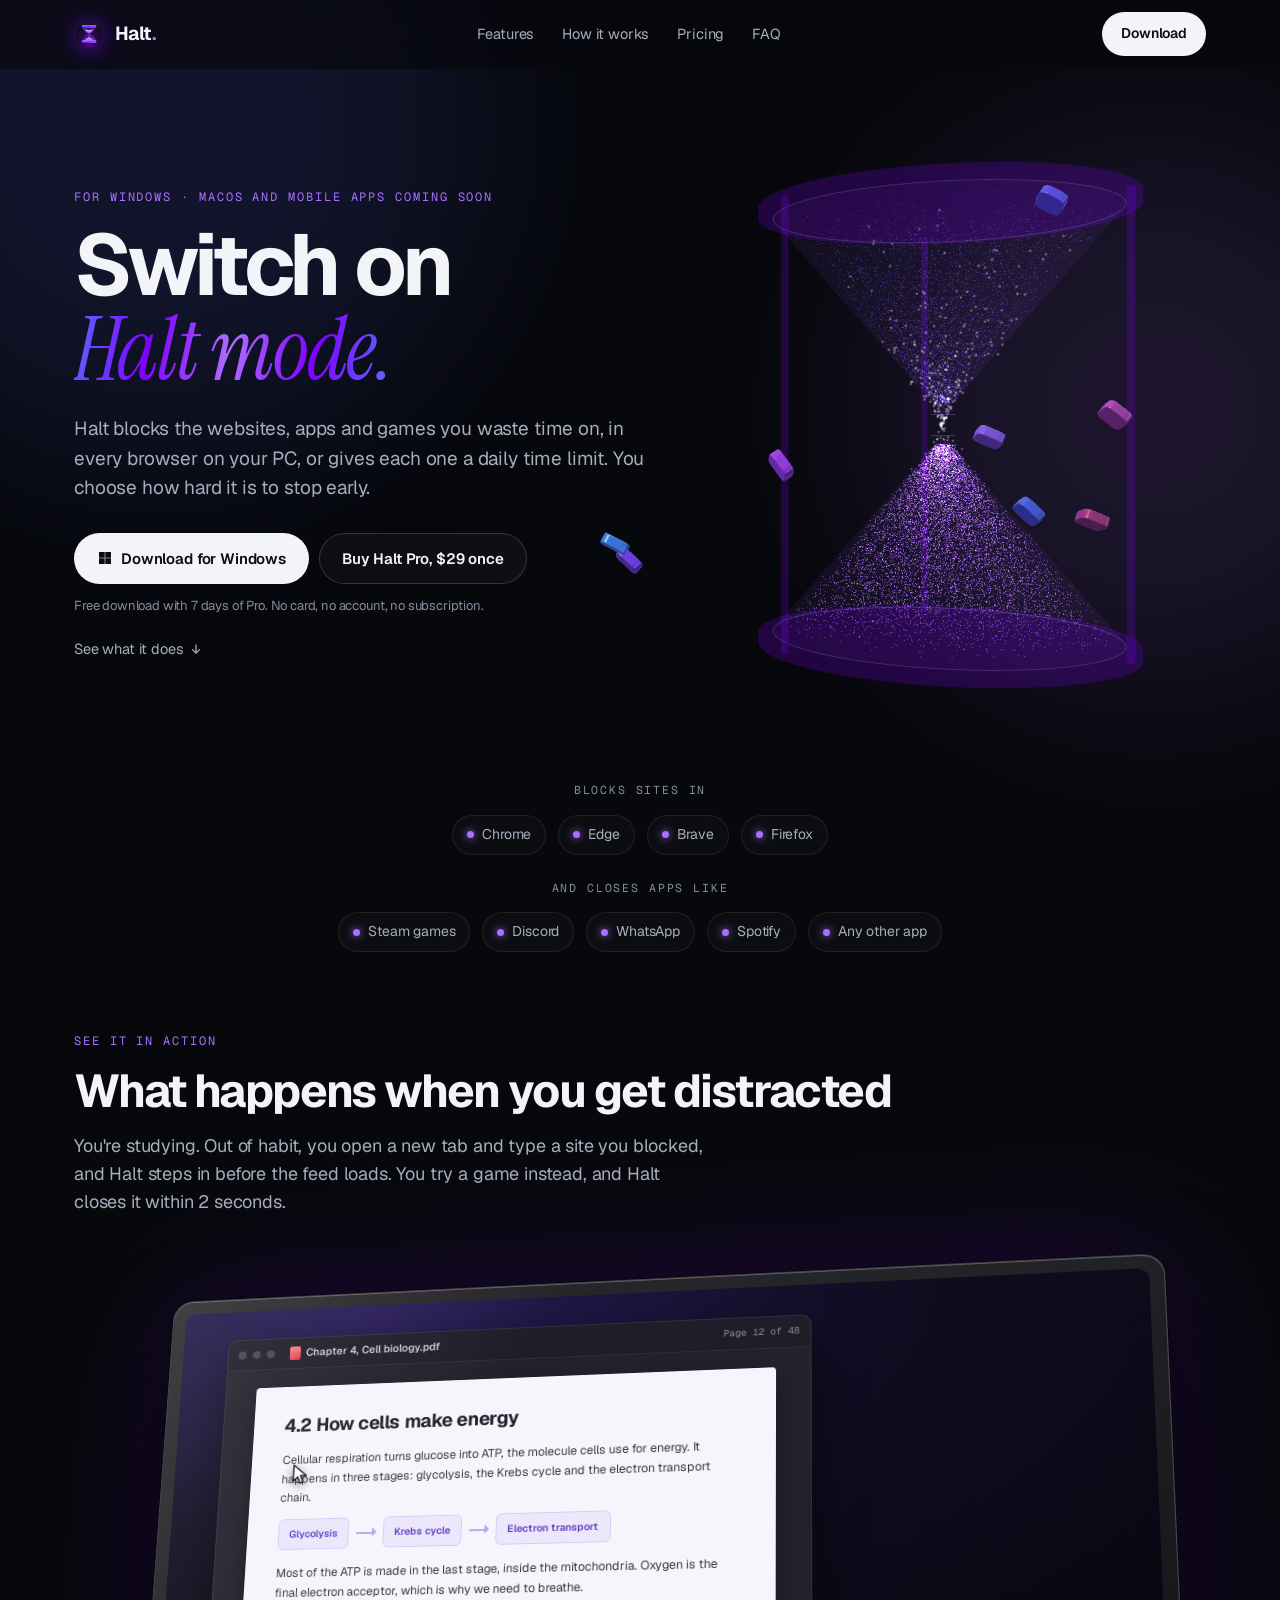
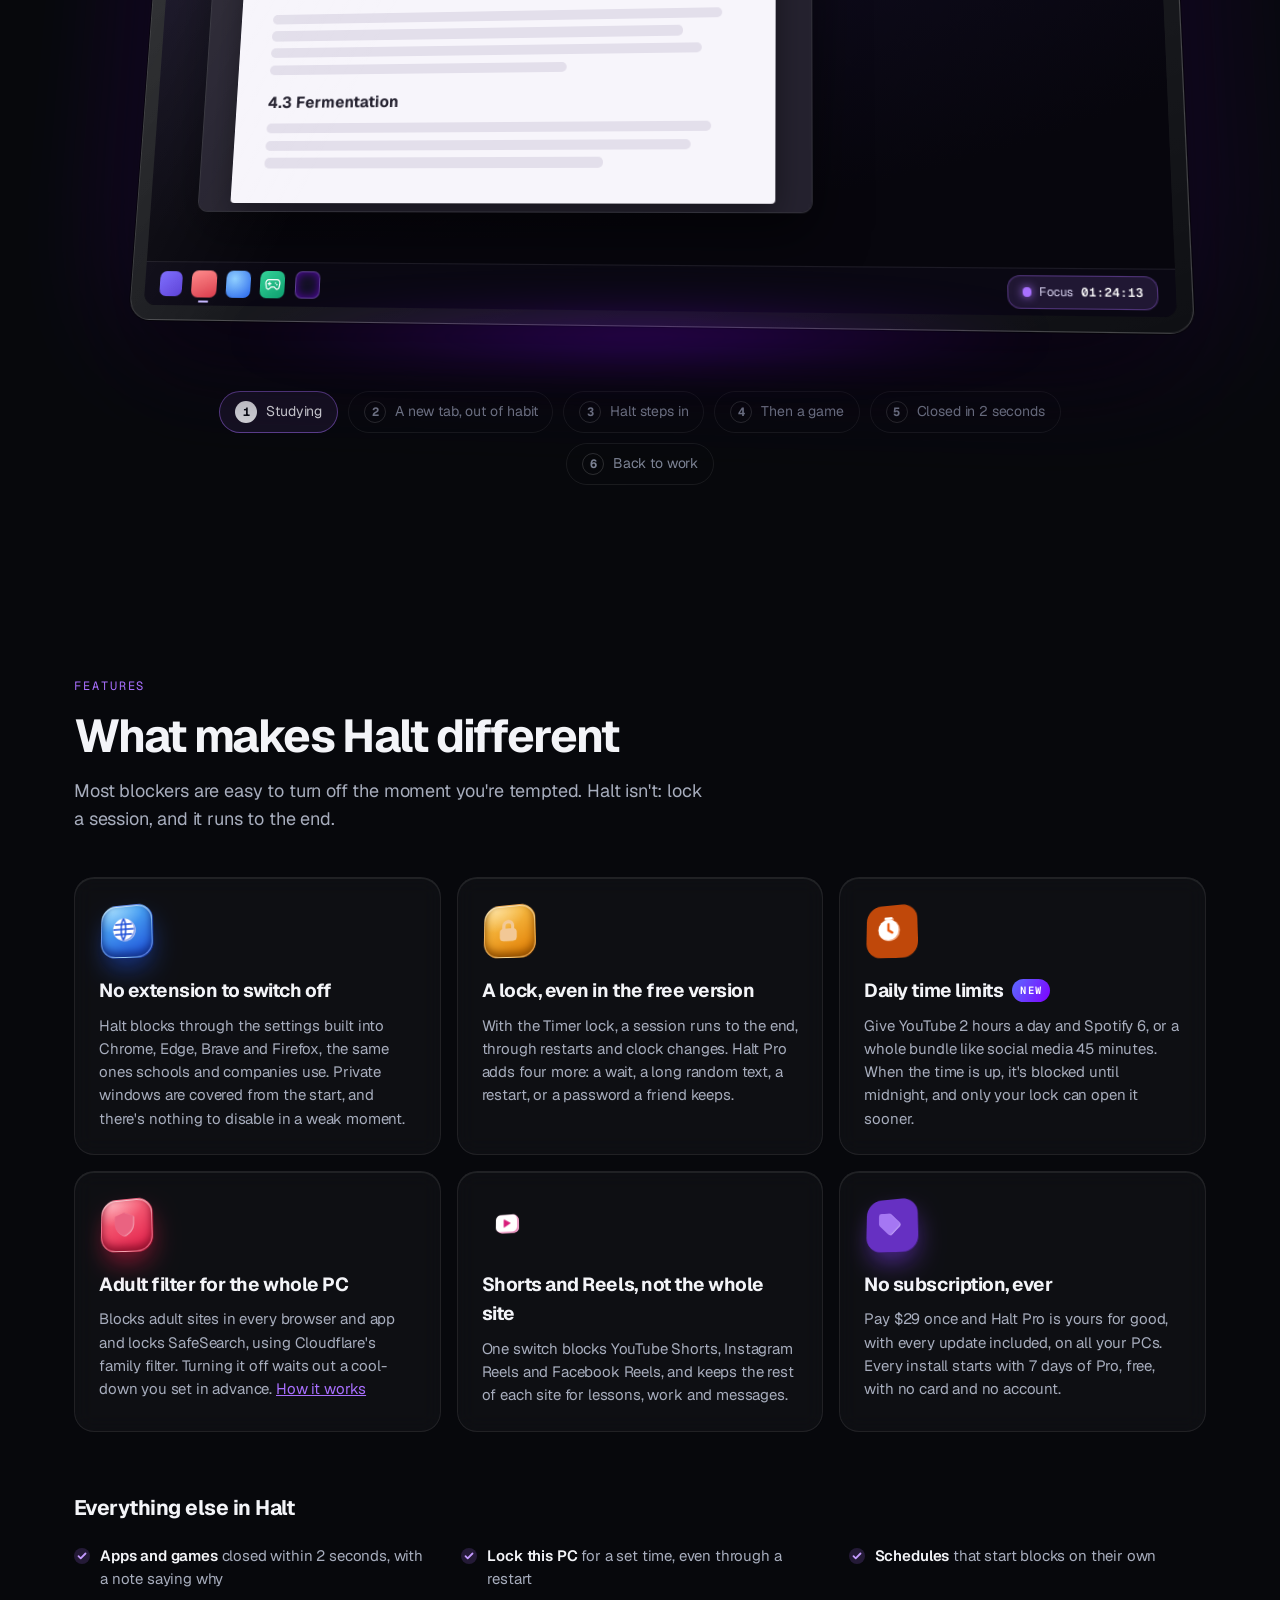
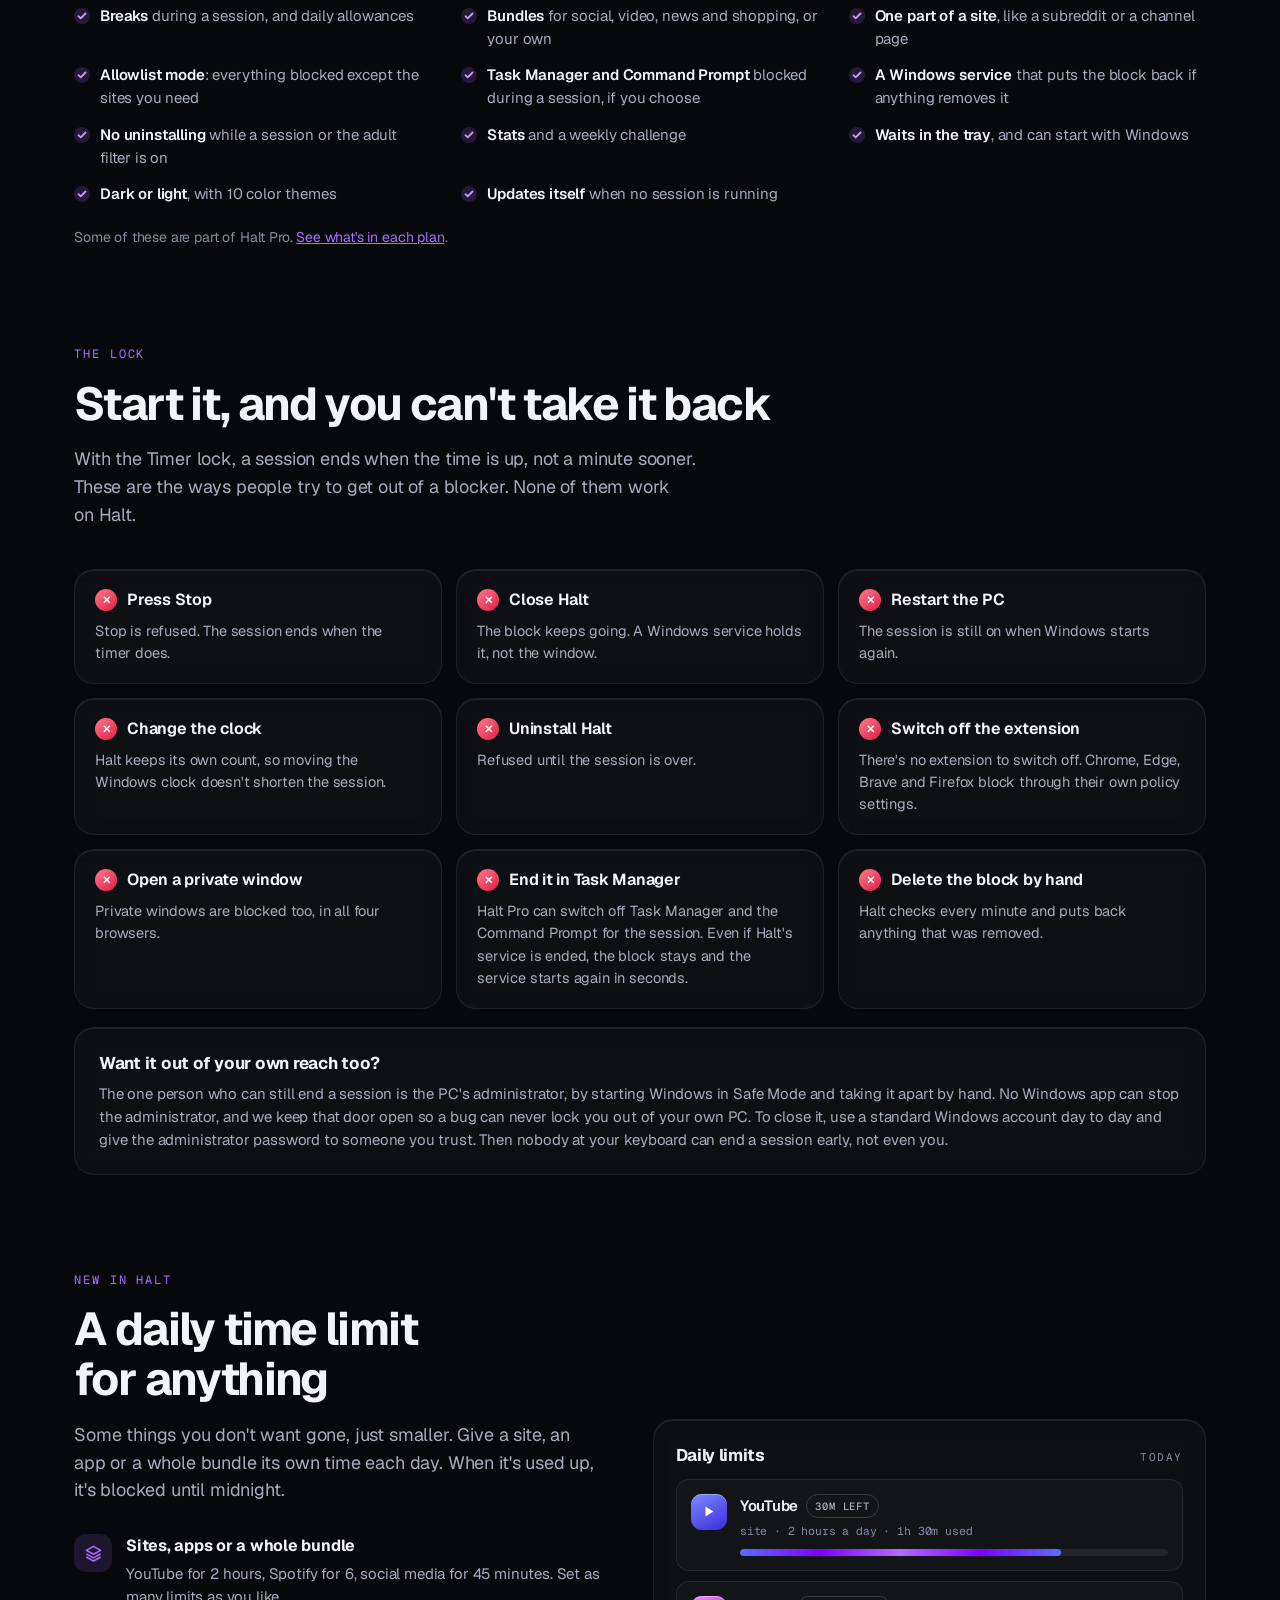
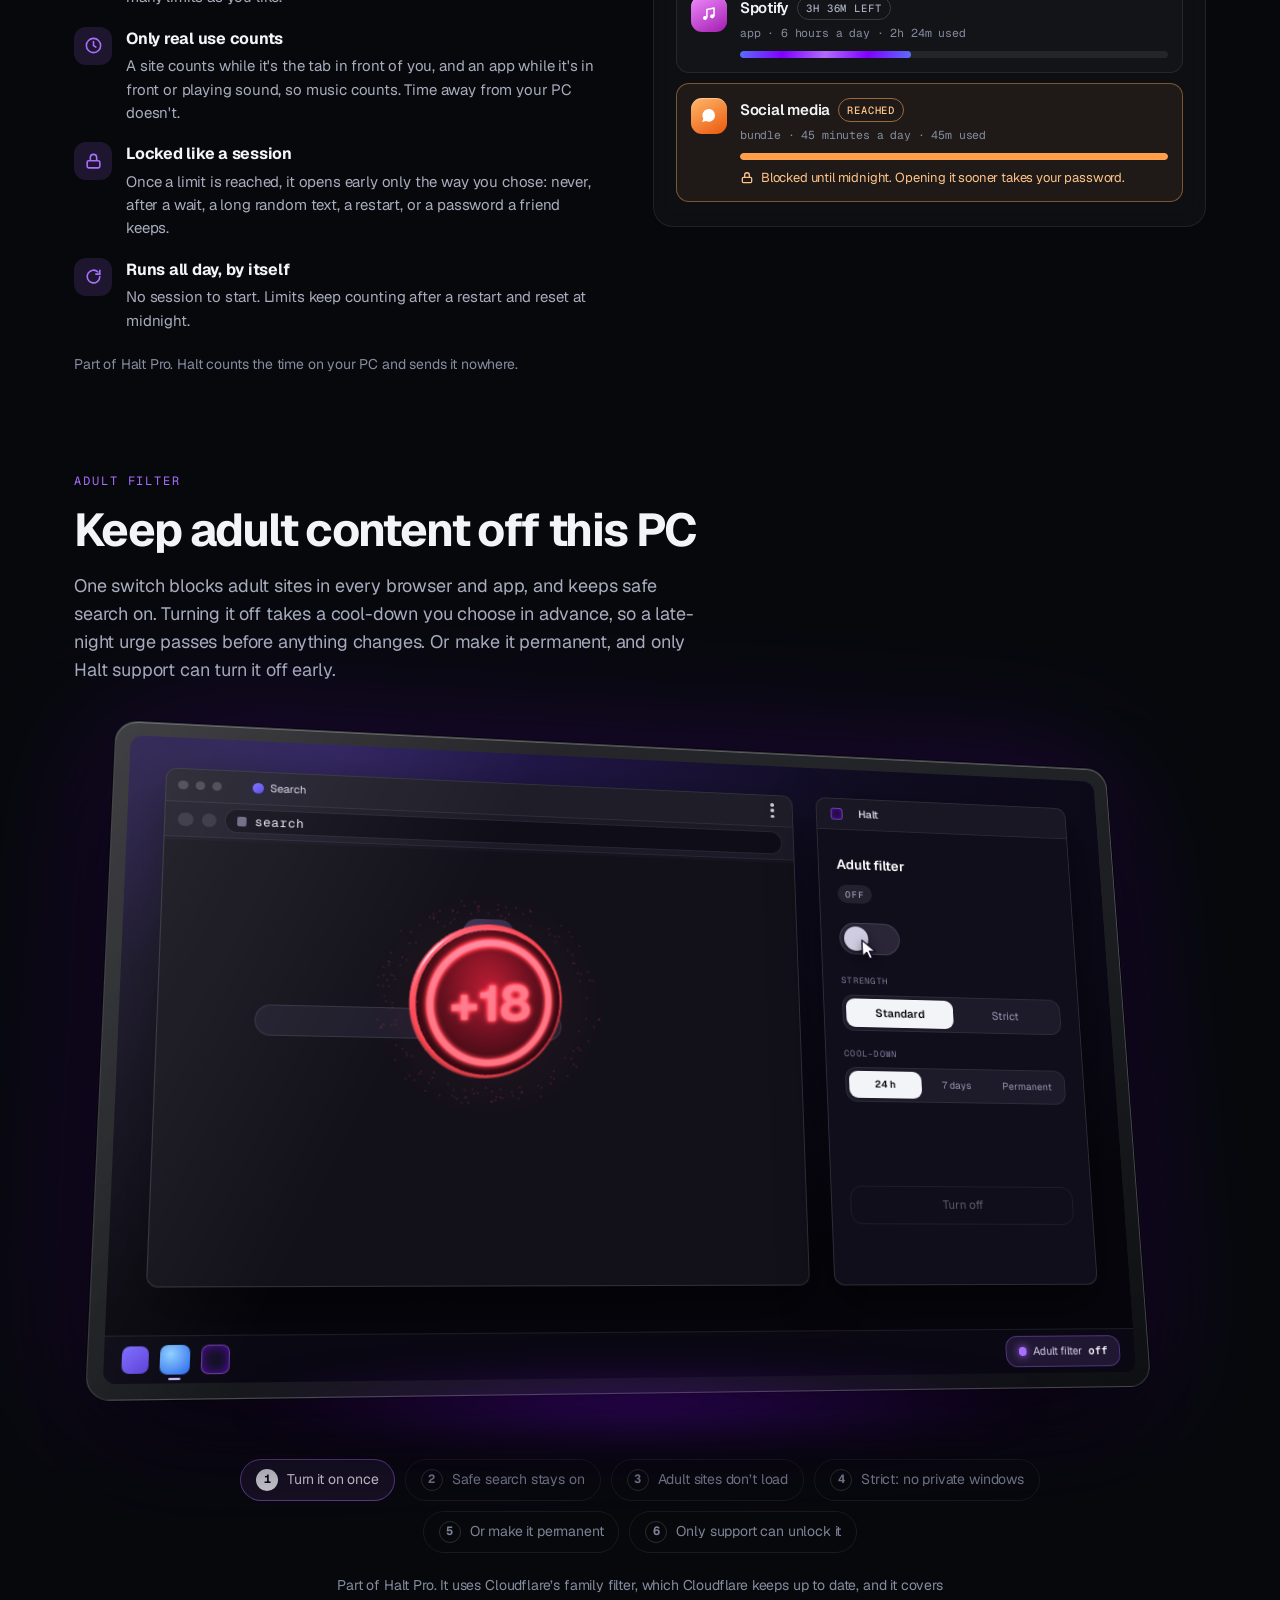
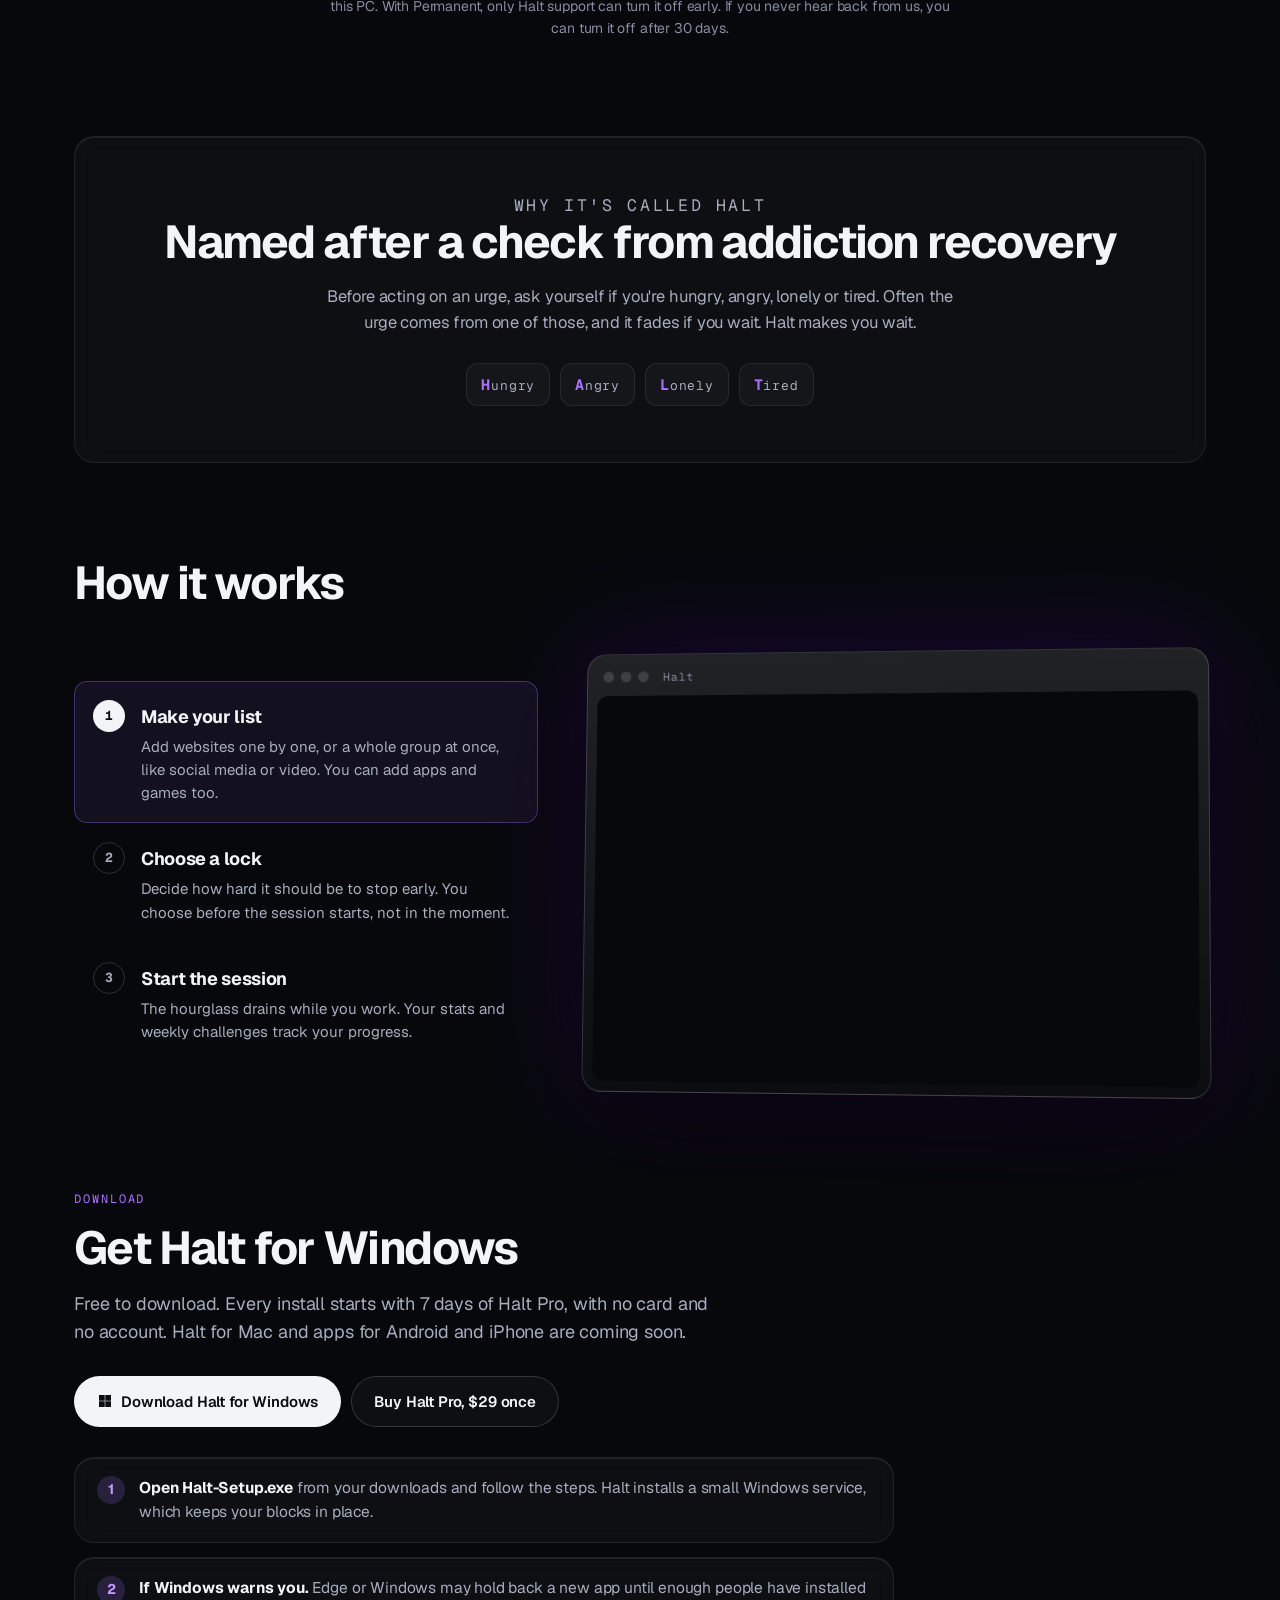
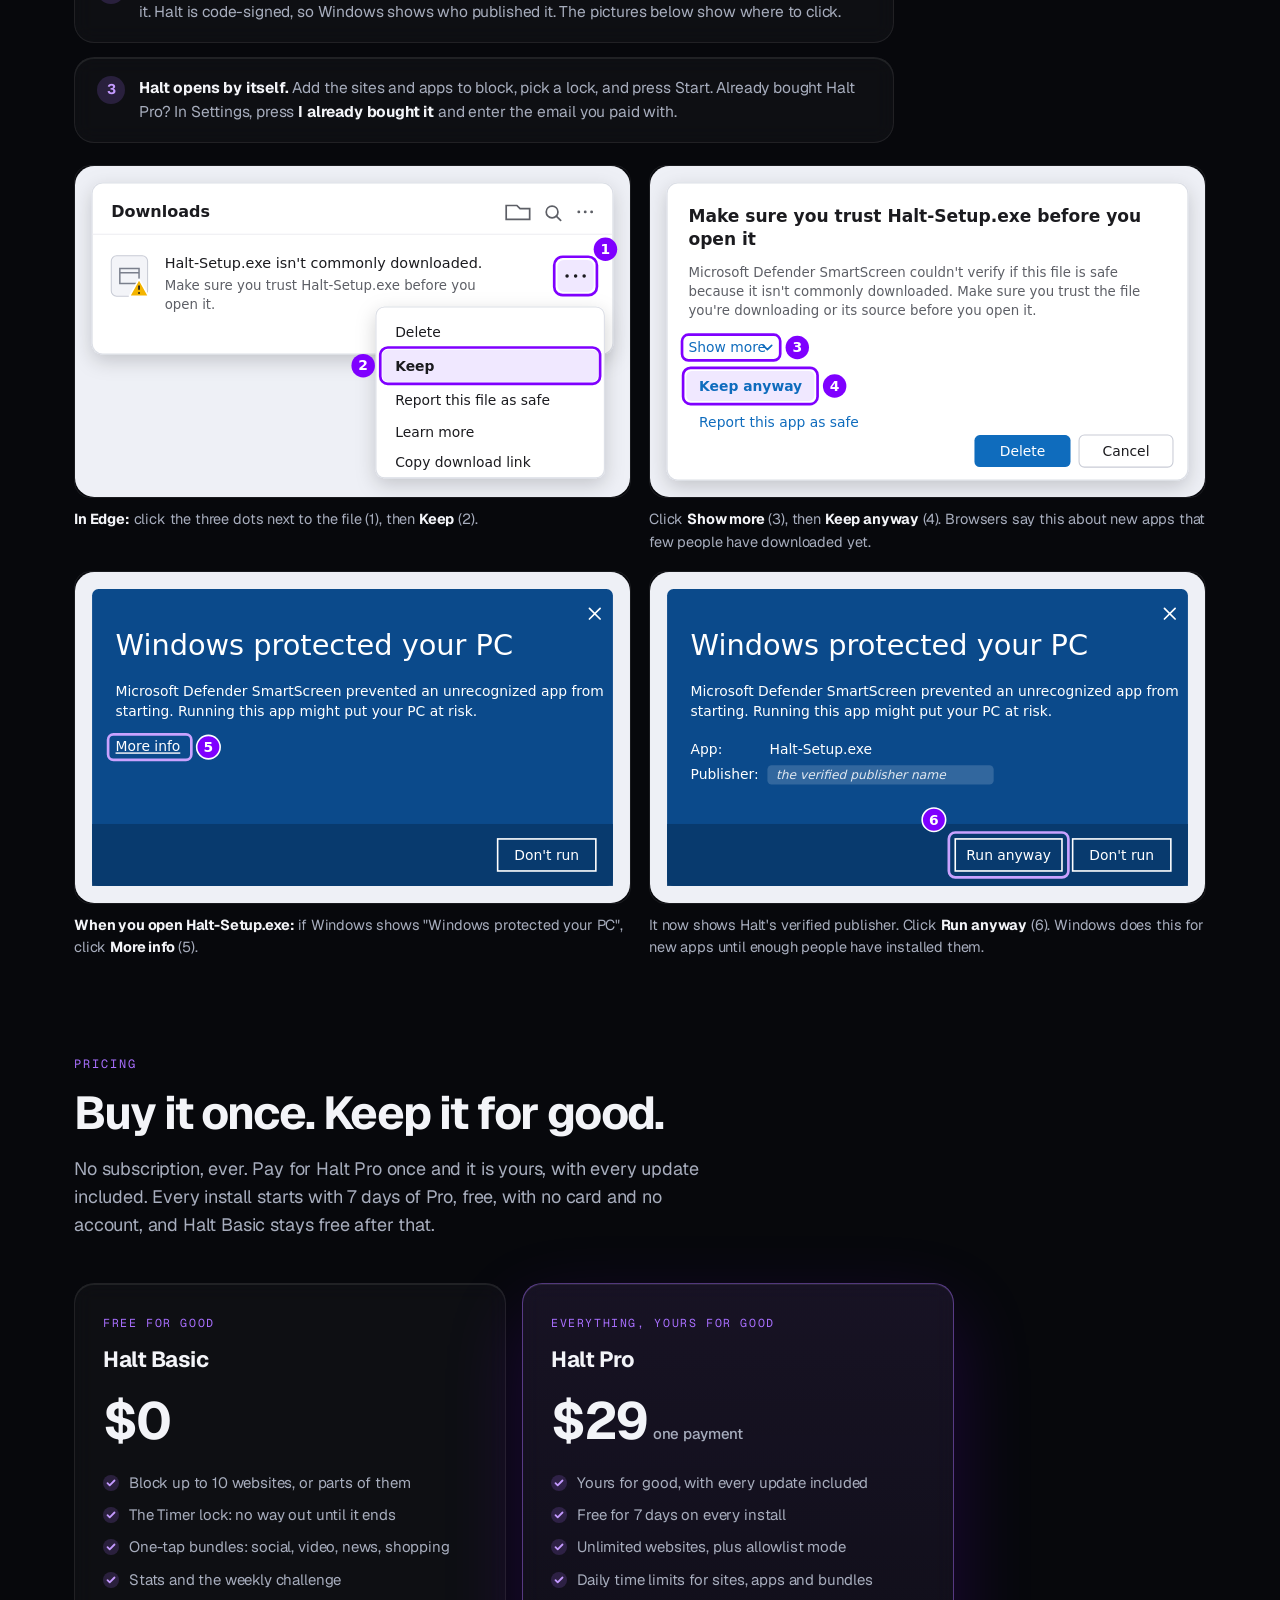
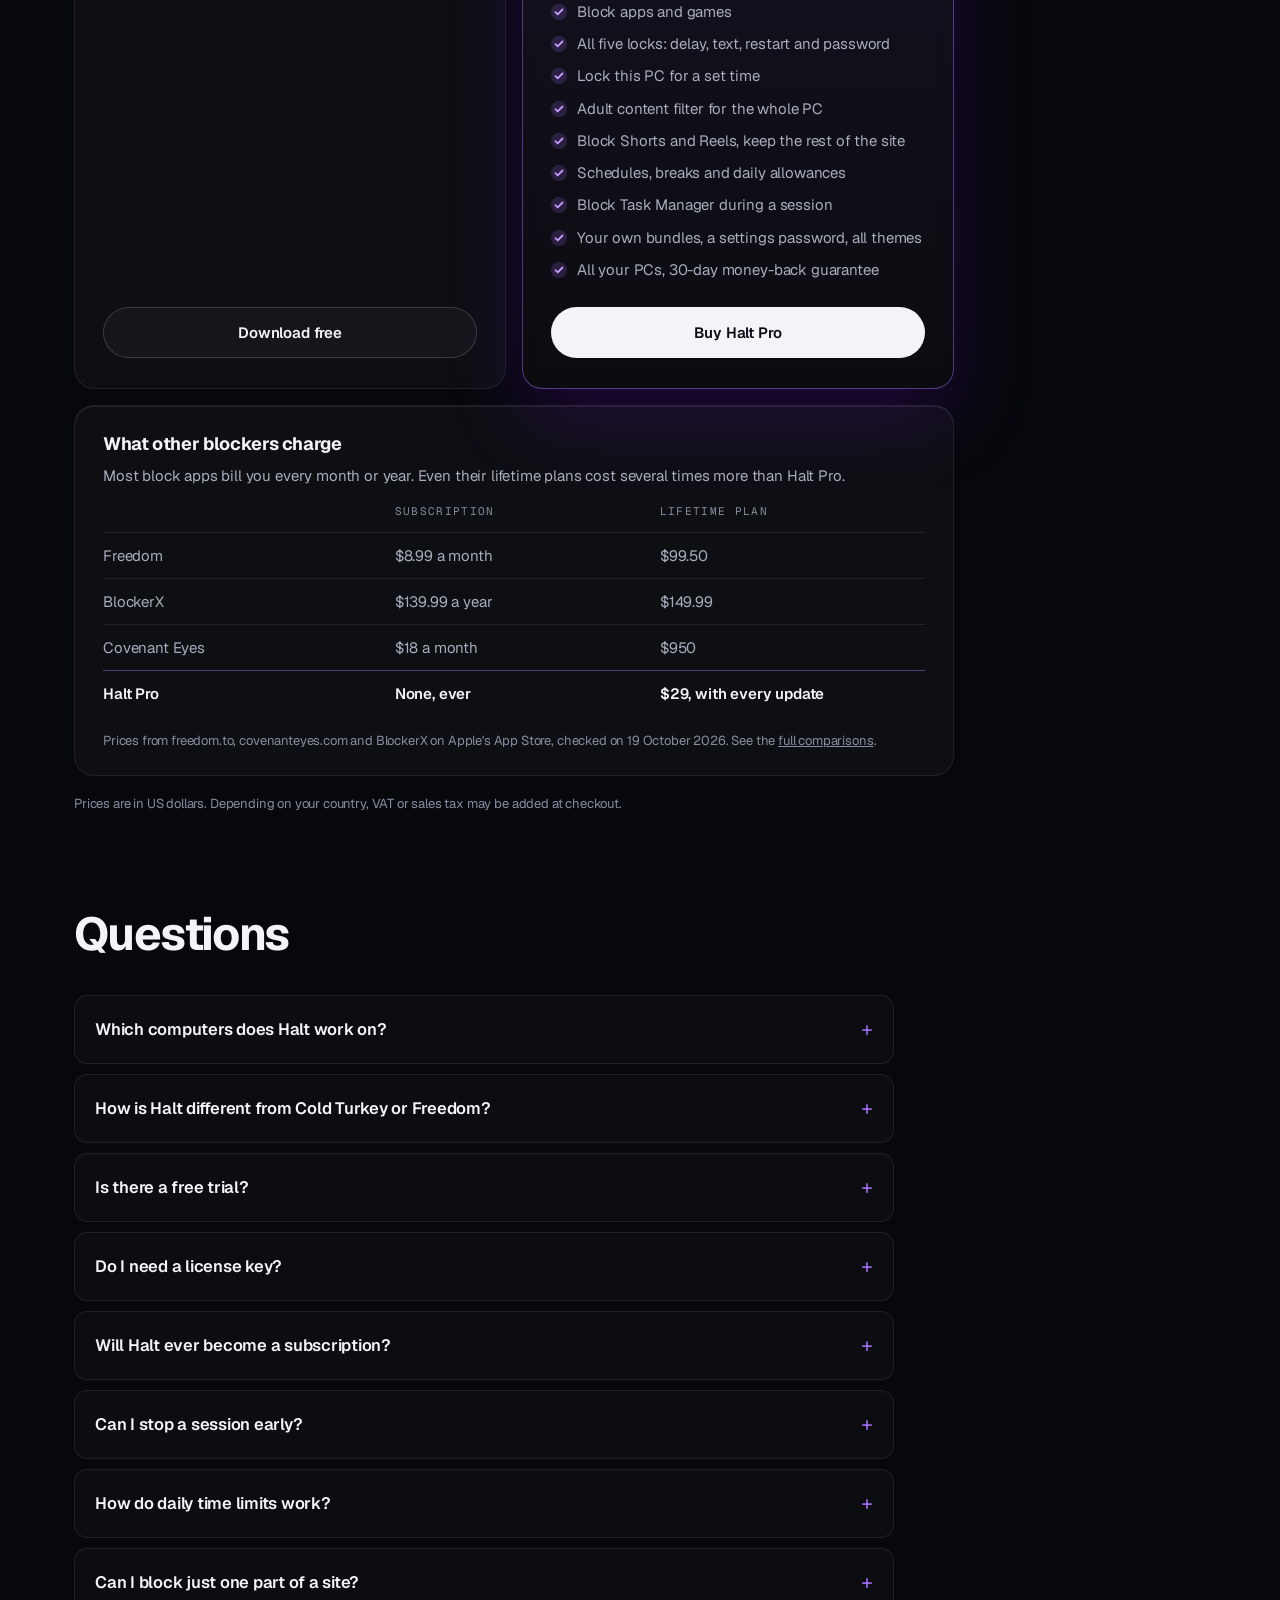
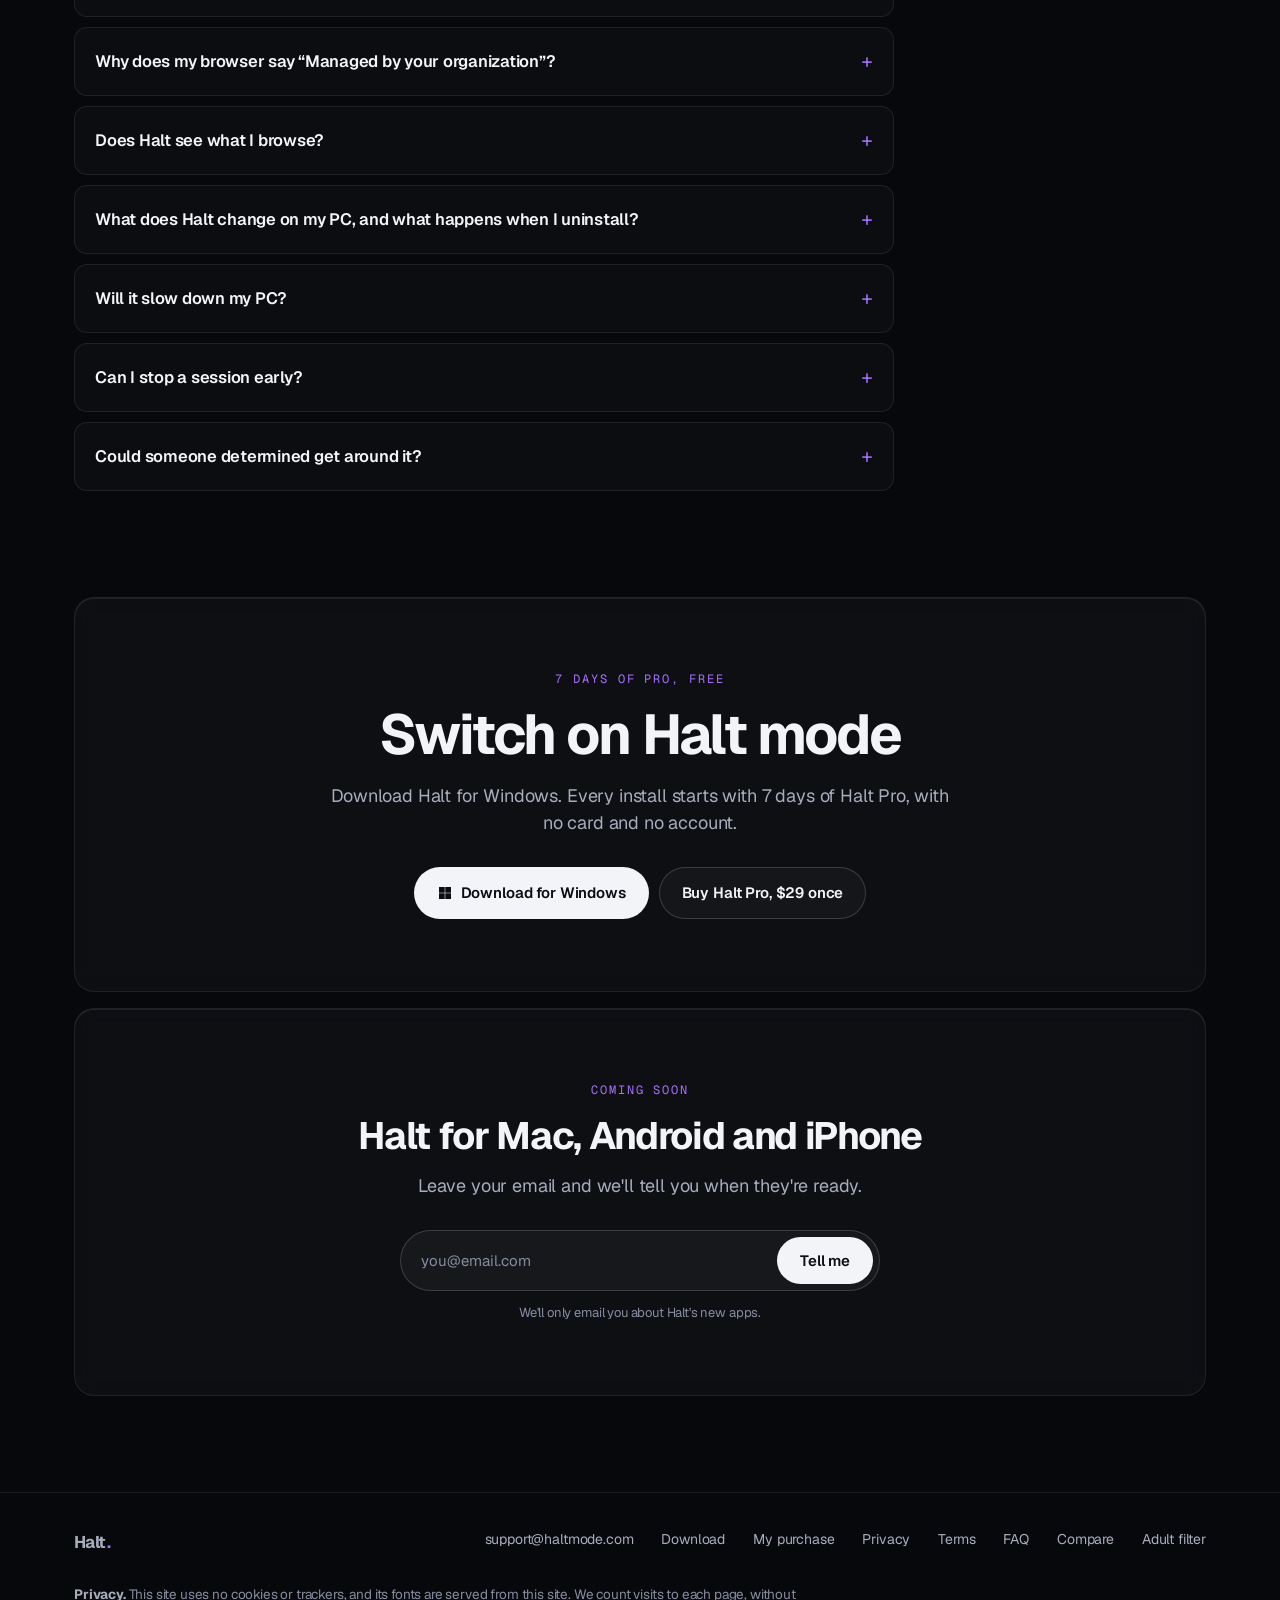
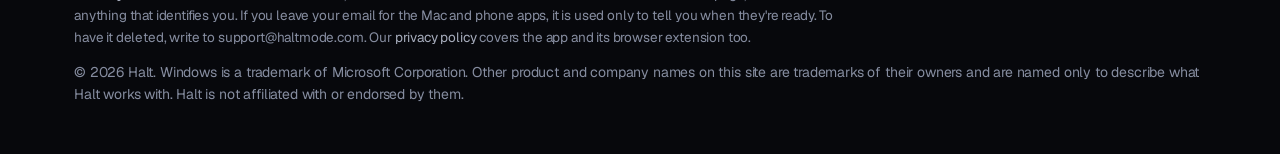
==== index.html @ ea510ee1 "Lock section: Stop is refused, not missing Co-Authored-By: Claude Opus 5.5 <noreply@anthropic.com>" ====
<!doctype html>
<html lang="en">
<head>
<meta charset="utf-8">
<meta name="viewport" content="width=device-width, initial-scale=1">
<title>Halt: website and app blocker for Windows, no subscription</title>
<meta name="description" content="Block the websites, apps and games you waste time on, in every browser on your Windows PC, or give each a daily limit. Pay once and keep it for good. No subscription.">
<meta name="theme-color" content="#07080c">
<meta property="og:type" content="website">
<meta property="og:url" content="https://haltmode.com/">
<meta property="og:title" content="Halt: website and app blocker for Windows, no subscription">
<meta property="og:description" content="Block distracting websites, apps and games on Windows, or give them a daily time limit. Pay once, no subscription. Free 7-day Pro trial.">
<meta property="og:image" content="https://haltmode.com/assets/og.jpg">
<meta name="twitter:card" content="summary_large_image">
<link rel="canonical" href="https://haltmode.com/">
<link rel="icon" href="assets/logo.svg" type="image/svg+xml">
<script type="application/ld+json">
{"@context":"https://schema.org","@graph":[
 {"@type":"WebSite","@id":"https://haltmode.com/#website","url":"https://haltmode.com/","name":"Halt","alternateName":["Halt Mode","haltmode.com"],"publisher":{"@id":"https://haltmode.com/#org"}},
 {"@type":"Organization","@id":"https://haltmode.com/#org","name":"Halt","alternateName":"Halt Mode","url":"https://haltmode.com/","logo":"https://haltmode.com/assets/logo-300.png","email":"support@haltmode.com"},
 {"@type":"SoftwareApplication","@id":"https://haltmode.com/#app","name":"Halt","alternateName":"Halt Mode","url":"https://haltmode.com/","image":"https://haltmode.com/assets/og.jpg",
  "description":"Halt is a website and app blocker for Windows. It blocks distracting websites in Chrome, Edge, Brave and Firefox through the browsers' own policy settings, closes blocked apps and games, gives sites and apps daily time limits, and includes an adult content filter for the whole PC. A lock decides how hard it is to stop a session early. Halt Pro is a one-time payment that includes every future update; Halt is never sold as a subscription.",
  "applicationCategory":"UtilitiesApplication","applicationSubCategory":"Website and app blocker","operatingSystem":"Windows",
  "featureList":["Blocks websites in Chrome, Edge, Brave and Firefox, private windows included, without relying on a browser extension","Blocks a single page, channel or playlist instead of a whole site","Closes blocked apps and games within 2 seconds","Daily time limits for websites, apps and bundles","Five locks: timer, delay, random text, restart, or a password someone else keeps","Adult content filter for the whole PC with SafeSearch locked","Blocks YouTube Shorts, Instagram Reels and Facebook Reels and keeps the rest of the site","Schedules, breaks and daily allowances","Lock the whole PC for a set time","No account; lists, stats and settings stay on the PC"],
  "offers":[{"@type":"Offer","name":"Halt Basic","price":"0","priceCurrency":"USD","description":"Free for good: up to 10 websites with the Timer lock, bundles and stats."},{"@type":"Offer","name":"Halt Pro","price":"29","priceCurrency":"USD","description":"One payment, no subscription. Yours for good, with every update included, on all your PCs, with a 30-day money-back guarantee. Every install starts with 7 days of Halt Pro, free."}],
  "publisher":{"@id":"https://haltmode.com/#org"}}
]}
</script>
<link rel="preload" href="assets/fonts/geist.woff2" as="font" type="font/woff2" crossorigin>
<script>document.documentElement.classList.add('js');
// what happens on this device, shown by the haltmode.com/?debug panel at the end of the page
window.__dbg={errors:[],heroFrames:0,demoSteps:0,hero:'not started'};
window.addEventListener('error',function(e){ __dbg.errors.push(e.message?e.message+(e.lineno?' (line '+e.lineno+')':''):'could not load '+((e.target&&(e.target.src||e.target.href))||'a file')); },true);
window.addEventListener('unhandledrejection',function(e){ __dbg.errors.push('promise: '+((e.reason&&e.reason.message)||e.reason)); });</script>
<style>
  /* fonts are served from this site, so no visitor data goes to a font service */
  @font-face{font-family:"Geist"; src:url(assets/fonts/geist.woff2) format("woff2"); font-weight:400 700; font-display:swap}
  @font-face{font-family:"Geist Mono"; src:url(assets/fonts/geist-mono.woff2) format("woff2"); font-weight:400 700; font-display:swap}
  @font-face{font-family:"Instrument Serif"; src:url(assets/fonts/instrument-serif-italic.woff2) format("woff2"); font-style:italic; font-weight:400; font-display:swap}
  :root{
    --bg:#07080c; --bg-1:#0b0d14;
    --card:rgba(255,255,255,.032); --card-hover:rgba(255,255,255,.055);
    --line:rgba(255,255,255,.08); --line-strong:rgba(255,255,255,.16);
    --tx:#f3f4f8; --tx-2:#a7adbd; --tx-3:#868da0;
    --c1:#5b6cff; --c2:#a970ff; --c3:#7f00ff; --c4:#b06bff; --c2rgb:169,112,255; --c3rgb:127,0,255;
    --grad-flow:linear-gradient(100deg,var(--c1) 0%,var(--c3) 12.5%,var(--c4) 25%,var(--c3) 37.5%,var(--c1) 50%,var(--c3) 62.5%,var(--c4) 75%,var(--c3) 87.5%,var(--c1) 100%);
    --sans:"Geist",-apple-system,BlinkMacSystemFont,"Segoe UI",Roboto,sans-serif;
    --mono:"Geist Mono",ui-monospace,Consolas,monospace;
    --serif:"Instrument Serif",Georgia,serif;
    --r:20px; --r-sm:13px; --ease:cubic-bezier(.22,.8,.22,1);
    --rim:inset 0 1px 0 rgba(255,255,255,.08);
    color-scheme:dark;
  }
  *{box-sizing:border-box}
  html{scroll-behavior:smooth}
  body{margin:0; background:var(--bg); color:var(--tx); font-family:var(--sans); font-size:16px; line-height:1.55; -webkit-font-smoothing:antialiased; letter-spacing:-.01em; overflow-x:hidden}
  a{color:inherit}
  img{max-width:100%; display:block}
  .wrap{position:relative; z-index:1; max-width:1180px; margin:0 auto; padding-inline:24px}
  @media(max-width:560px){ .wrap{padding-inline:16px} }
  .glow{position:fixed; inset:0; z-index:0; pointer-events:none; overflow:hidden}
  .glow i{position:absolute; border-radius:50%; filter:blur(100px); opacity:.13}
  .glow i:nth-child(1){width:52vw; height:52vw; left:-14vw; top:-16vw; background:var(--c1)}
  .glow i:nth-child(2){width:44vw; height:44vw; right:-12vw; top:10vw; background:var(--c2)}
  .glow i:nth-child(3){width:46vw; height:46vw; left:26vw; top:120vh; background:var(--c3)}
  @keyframes gradflow{from{background-position:0% 50%} to{background-position:100% 50%}}
  @keyframes gradglow{0%,100%{filter:drop-shadow(0 0 3px rgba(var(--c3rgb),.3))} 50%{filter:drop-shadow(0 0 12px rgba(var(--c2rgb),.6))}}
  .gt{font-family:var(--serif); font-style:italic; font-weight:400; padding-right:.08em; background:var(--grad-flow); background-size:200% 100%; -webkit-background-clip:text; background-clip:text; color:transparent; animation:gradflow 6s linear infinite, gradglow 3.2s ease-in-out infinite}
  .kicker{font-family:var(--mono); font-size:12px; letter-spacing:.16em; text-transform:uppercase; color:var(--c2); display:flex; align-items:center; gap:10px; margin:0 0 16px}
  .card{background:var(--card); border:1px solid var(--line); border-radius:var(--r); box-shadow:var(--rim); backdrop-filter:blur(10px); -webkit-backdrop-filter:blur(10px)}
  section{padding-block:96px; scroll-margin-top:76px}
  @media(max-width:700px){ section{padding-block:64px} }
  h2.t{font-size:clamp(30px,4.4vw,46px); line-height:1.08; letter-spacing:-.035em; font-weight:700; margin:0 0 16px; text-wrap:balance}
  .lead{font-size:18px; color:var(--tx-2); max-width:640px; margin:0; text-wrap:pretty}

  /* buttons and the email form */
  .btn{font-family:var(--sans); font-size:15px; font-weight:600; letter-spacing:-.01em; cursor:pointer; border:1px solid var(--line-strong); background:var(--card); color:var(--tx); padding:13px 22px; border-radius:999px; display:inline-flex; align-items:center; justify-content:center; gap:8px; text-decoration:none; transition:transform .25s var(--ease), background .25s, border-color .25s, box-shadow .25s; white-space:nowrap}
  .btn:hover{transform:translateY(-2px); background:var(--card-hover); border-color:rgba(255,255,255,.28)}
  .btn-primary{position:relative; overflow:hidden; background:var(--tx); color:#0b0d14; border-color:transparent}
  .btn-primary:hover{background:#fff; box-shadow:0 14px 40px rgba(var(--c3rgb),.5)}
  .btn-primary::before{content:""; position:absolute; inset:0; background:linear-gradient(120deg,transparent,rgba(255,255,255,.65),transparent); transform:translateX(-120%); transition:transform .7s var(--ease)}
  .btn-primary:hover::before{transform:translateX(120%)}
  .btn svg{width:16px; height:16px}
  .wl{display:flex; gap:8px; padding:6px; border-radius:999px; background:rgba(255,255,255,.04); border:1px solid var(--line-strong); max-width:480px; transition:border-color .2s, box-shadow .2s}
  .wl:focus-within{border-color:rgba(var(--c2rgb),.7); box-shadow:0 0 0 4px rgba(var(--c2rgb),.12)}
  .wl input{flex:1; min-width:0; background:none; border:0; border-radius:999px; outline:none; color:var(--tx); font:inherit; font-size:15px; padding:0 14px}
  .wl input::placeholder{color:var(--tx-3)}
  /* the browser's autofill paints its own square box behind a saved address; keep the field's own look */
  .wl input:-webkit-autofill, .wl input:-webkit-autofill:hover, .wl input:-webkit-autofill:focus{-webkit-text-fill-color:var(--tx); caret-color:var(--tx); transition:background-color 99999s 0s, color 99999s 0s}
  .wl button[disabled]{opacity:.7; cursor:progress}
  .wl .hp{position:absolute; left:-9999px; width:1px; height:1px; overflow:hidden}   /* a field only bots fill in */
  .wlnote{font-size:13px; color:var(--tx-3); margin:12px 0 0}
  .wlnote.ok{color:#8ff0c2}
  .wlnote.bad{color:#ffb4a8}
  .wlnote a{color:inherit; text-decoration:underline}
  @media(max-width:480px){ .wl{flex-direction:column; border-radius:20px; padding:8px} .wl input{padding:10px 12px; border-radius:14px} }

  /* header */
  header.top{position:sticky; top:0; z-index:20; backdrop-filter:blur(14px); -webkit-backdrop-filter:blur(14px); background:rgba(7,8,12,.62); border-bottom:1px solid transparent; transition:border-color .3s}
  header.top.scrolled{border-bottom-color:var(--line)}
  .nav{display:flex; align-items:center; justify-content:space-between; gap:16px; height:68px}
  .brand{display:flex; align-items:center; gap:11px; font-weight:700; font-size:19px; letter-spacing:-.03em; text-decoration:none}
  .brand b{color:var(--c2)}
  .brand img, .brand svg{width:30px; height:30px; filter:drop-shadow(0 2px 10px rgba(var(--c3rgb),.55))}
  .links{display:flex; gap:28px; font-size:14.5px; color:var(--tx-2)}
  .links a{text-decoration:none; transition:color .2s}
  .links a:hover{color:var(--tx)}
  .nav .btn{padding:10px 18px; font-size:14px}
  @media(max-width:820px){ .links{display:none} }

  /* hero */
  .hero{padding-top:56px; padding-bottom:40px}
  .herogrid{display:grid; grid-template-columns:minmax(0,1.05fr) minmax(0,.95fr); gap:24px; align-items:center}
  .hero h1{font-size:clamp(46px,7.4vw,86px); line-height:.98; letter-spacing:-.05em; font-weight:700; margin:0 0 22px}
  .hero h1 .gt{letter-spacing:-.02em}
  .hero .lead{font-size:19px; margin-bottom:30px}
  .hero .alt{display:inline-flex; margin-top:22px; font-size:14.5px; color:var(--tx-2); text-decoration:none; gap:6px; align-items:center}
  .hero .alt:hover{color:var(--tx)}
  /* the 3D scene covers the whole hero; the empty .stage box marks where its icons go */
  .herostage{position:relative}
  #scene{position:absolute; left:0; right:0; top:-60px; bottom:-60px; width:100%; height:calc(100% + 120px); display:block; z-index:0; pointer-events:none}
  .herogrid{position:relative; z-index:1}
  .stage{height:600px}
  @media(max-width:900px){ .herogrid{grid-template-columns:1fr} .stage{height:380px; order:-1} }
  @media(max-width:560px){ .stage{height:330px} }

  /* product shot */
  .shot{position:relative; border-radius:22px; padding:10px; background:linear-gradient(180deg,rgba(255,255,255,.09),rgba(255,255,255,.02)); border:1px solid var(--line-strong); box-shadow:0 40px 120px rgba(0,0,0,.6), 0 0 0 1px rgba(0,0,0,.4), 0 0 120px rgba(var(--c3rgb),.18)}
  .shot img{border-radius:14px; width:100%; height:auto}
  .shot .bar{display:flex; gap:7px; padding:4px 6px 10px}
  .shot .bar i{width:11px; height:11px; border-radius:50%; background:rgba(255,255,255,.14)}
  .productshot{margin-top:24px}

  /* works-with strip */
  .strip{display:flex; flex-wrap:wrap; justify-content:center; gap:10px 12px; margin-top:56px}
  .strip span.lbl{width:100%; text-align:center; font-family:var(--mono); font-size:11.5px; letter-spacing:.16em; text-transform:uppercase; color:var(--tx-3); margin-bottom:6px}
  .pill{display:inline-flex; align-items:center; gap:8px; font-size:14px; color:var(--tx-2); padding:8px 14px; border-radius:999px; border:1px solid var(--line); background:rgba(255,255,255,.025)}
  .pill i{width:7px; height:7px; border-radius:50%; background:var(--c2); box-shadow:0 0 8px var(--c2)}

  /* demo: a tilted 3D screen playing a short story. Sizes inside the screen are in cqw (1% of the
     screen's width), so the whole scene scales with it on any device */
  .demo{padding-top:40px}
  .stage3d{perspective:1800px; margin:44px auto 0; max-width:1040px; position:relative}
  .device{position:relative; border-radius:22px; padding:14px; background:linear-gradient(160deg,rgba(255,255,255,.14),rgba(255,255,255,.03)); border:1px solid rgba(255,255,255,.18);
    box-shadow:0 60px 120px rgba(0,0,0,.6), 0 0 0 1px rgba(0,0,0,.5), inset 0 1px 0 rgba(255,255,255,.25), 0 0 140px rgba(var(--c3rgb),.22);
    transform:rotateX(12deg) rotateY(-10deg) rotateZ(1deg); transform-style:preserve-3d; transition:transform 1.2s var(--ease)}
  .device::after{content:""; position:absolute; inset:0; border-radius:22px; background:linear-gradient(115deg,rgba(255,255,255,.1) 0%,rgba(255,255,255,0) 32%); pointer-events:none}
  .devshadow{position:absolute; left:10%; right:10%; bottom:-46px; height:60px; background:radial-gradient(ellipse at center,rgba(var(--c3rgb),.4),transparent 70%); filter:blur(22px)}
  .screen{position:relative; aspect-ratio:16/10; border-radius:12px; overflow:hidden; container-type:inline-size; background:radial-gradient(120% 90% at 20% 0%,#2a1d5c 0%,#110d22 45%,#07060d 100%); font-family:var(--sans); letter-spacing:0}
  .win{position:absolute; border-radius:1.1cqw; overflow:hidden; background:#16141f; border:1px solid rgba(255,255,255,.12); box-shadow:0 2cqw 5cqw rgba(0,0,0,.55); transition:transform .7s var(--ease), opacity .5s var(--ease), filter .5s; transform-origin:30% 100%}
  .pdfwin{left:5%; top:5%; width:62%; height:80%; z-index:2}
  .pdfwin.dim{filter:brightness(.5) saturate(.6)}
  .browserwin{left:25%; top:8%; width:70%; height:79%; z-index:3; opacity:0; transform:translateY(10cqw) scale(.55) rotateX(16deg)}
  .browserwin.open{opacity:1; transform:none}
  .wbar{height:3.4cqw; display:flex; align-items:center; gap:.7cqw; padding:0 1.1cqw; background:rgba(255,255,255,.04); border-bottom:1px solid rgba(255,255,255,.07); font-size:1.15cqw; color:#c9c6d8; white-space:nowrap}
  .wdot{width:.9cqw; height:.9cqw; border-radius:50%; background:rgba(255,255,255,.18); flex:none}
  .wtitle{margin-left:1cqw; display:flex; align-items:center; gap:.6cqw; font-weight:600; overflow:hidden; text-overflow:ellipsis}
  .docico{width:1.2cqw; height:1.5cqw; border-radius:.2cqw; background:linear-gradient(160deg,#ff8a8a,#d93a4a); flex:none}
  .wpage{margin-left:auto; font-family:var(--mono); font-size:1cqw; color:#8d89a3}
  .pdfbody{position:absolute; inset:3.4cqw 0 0; background:#25222f; padding:2cqw 3.4cqw; overflow:hidden}
  .page{position:relative; background:#f7f5fb; color:#24212f; border-radius:.4cqw; padding:2.8cqw 3.4cqw; box-shadow:0 1cqw 3cqw rgba(0,0,0,.4)}
  .ph{font-size:2cqw; font-weight:700; margin-bottom:1.1cqw; letter-spacing:-.02em}
  .ph2{font-size:1.6cqw; font-weight:700; margin:1.6cqw 0 .9cqw}
  .pt{font-size:1.25cqw; line-height:1.65; margin:0 0 1.2cqw; color:#3a3647}
  .hl{background-image:linear-gradient(transparent 55%, rgba(255,214,90,.8) 55%); background-repeat:no-repeat; background-size:0% 100%; transition:background-size 1.2s ease}
  .hl.on{background-size:100% 100%}
  .diagram{display:flex; align-items:center; gap:.8cqw; margin:0 0 1.5cqw; font-size:1.05cqw; font-weight:600}
  .diagram span{padding:.7cqw 1.1cqw; border-radius:.6cqw; background:#ece7fb; color:#5b3fc4; border:1px solid #d6cbf7}
  .diagram i{width:2cqw; height:.2cqw; background:#b9a8ef; position:relative}
  .diagram i::after{content:""; position:absolute; right:-.1cqw; top:-.45cqw; border:.55cqw solid transparent; border-left-color:#b9a8ef; border-right:0}
  .skel i{display:block; height:1cqw; border-radius:.5cqw; background:#e3dfeb; margin:.75cqw 0}
  .tab{margin-left:1cqw; display:flex; align-items:center; gap:.6cqw; padding:0 1.3cqw; height:100%; border-radius:.7cqw .7cqw 0 0; background:#201d2c; font-size:1.1cqw; color:#ddd9ee}
  .tabico{width:1.1cqw; height:1.1cqw; border-radius:50%; background:linear-gradient(140deg,#7c6cff,#4f46e5); flex:none}
  .urlbar{height:3.6cqw; display:flex; align-items:center; gap:.8cqw; padding:0 1.2cqw; background:#1d1a28; border-bottom:1px solid rgba(255,255,255,.06)}
  .navb{width:1.4cqw; height:1.4cqw; border-radius:50%; background:rgba(255,255,255,.1); flex:none}
  .url{flex:1; height:2.4cqw; border-radius:1.2cqw; background:#0f0d18; border:1px solid rgba(255,255,255,.1); display:flex; align-items:center; padding:0 1.1cqw; font-family:var(--mono); font-size:1.25cqw; color:#ece9f7; transition:border-color .3s, box-shadow .3s}
  .url.focus{border-color:rgba(var(--c2rgb),.85); box-shadow:0 0 0 .3cqw rgba(var(--c2rgb),.2)}
  .lockico{width:.9cqw; height:1cqw; border-radius:.2cqw; background:#6b6880; margin-right:.8cqw; flex:none}
  .caret{width:.13cqw; height:1.5cqw; background:#c4b5fd; margin-left:.1cqw; opacity:0}
  .url.focus .caret{opacity:1; animation:blink 1s steps(1) infinite}
  @keyframes blink{50%{opacity:0}}
  .loadbar{height:.3cqw; width:0; background:var(--grad-flow); background-size:200% 100%; animation:gradflow 2s linear infinite; transition:width .8s ease, opacity .3s}
  .bcontent{position:absolute; inset:7.3cqw 0 0; background:#121019; overflow:hidden}
  .newtab{position:absolute; inset:0; display:grid; place-content:center; justify-items:center; gap:1.6cqw; transition:opacity .35s}
  .ntlogo{width:5cqw; height:5cqw; border-radius:1.4cqw; background:linear-gradient(140deg,#3b3557,#24203a)}
  .ntsearch{width:30cqw; height:3cqw; border-radius:1.5cqw; background:#1f1c2b; border:1px solid rgba(255,255,255,.08)}
  .nttiles{display:flex; gap:1.2cqw} .nttiles i{width:4cqw; height:4cqw; border-radius:1cqw; background:#1f1c2b}
  .blocked{position:absolute; inset:0; display:flex; flex-direction:column; align-items:center; justify-content:center; text-align:center; background:radial-gradient(100% 80% at 50% 0%,#24164d 0%,#0e0b19 62%);
    opacity:0; transform:scale(1.05); filter:blur(8px); transition:opacity .6s var(--ease), transform .8s var(--ease), filter .6s}
  .blocked.on{opacity:1; transform:none; filter:none}
  .bglow{position:absolute; width:42cqw; height:42cqw; border-radius:50%; background:radial-gradient(circle,rgba(var(--c3rgb),.35),transparent 65%); top:-12cqw; animation:breathe 4s ease-in-out infinite}
  .blogo{position:relative; width:6.2cqw; height:6.2cqw; filter:drop-shadow(0 .8cqw 2cqw rgba(var(--c3rgb),.6)); margin-bottom:1.2cqw}
  .blocked.on .blogo{animation:pop .7s var(--ease)}
  @keyframes pop{0%{transform:scale(.4) rotate(-12deg); opacity:0} 60%{transform:scale(1.12) rotate(3deg); opacity:1} 100%{transform:none}}
  .bhead{position:relative; font-family:var(--serif); font-style:italic; font-size:5cqw; line-height:1; padding:0 .2em; background:var(--grad-flow); background-size:200% 100%; -webkit-background-clip:text; background-clip:text; color:transparent; animation:gradflow 6s linear infinite}
  .bsub{position:relative; font-size:1.35cqw; color:#bcb7d1; margin-top:1cqw} .bsub b{color:#fff}
  .bclock{position:relative; font-family:var(--mono); font-size:4.2cqw; font-weight:600; letter-spacing:-.02em; margin-top:2cqw; color:#fff; font-variant-numeric:tabular-nums}
  .bleft{position:relative; font-family:var(--mono); font-size:.95cqw; letter-spacing:.16em; text-transform:uppercase; color:#8f88ad}
  .bbtn{position:relative; margin-top:2.3cqw; padding:1cqw 2.2cqw; border-radius:2cqw; background:#f3f4f8; color:#0b0d14; font-weight:600; font-size:1.25cqw; transition:transform .15s, box-shadow .2s}
  .bbtn.press{transform:scale(.93); box-shadow:0 0 0 .5cqw rgba(var(--c2rgb),.35)}
  .bfoot{position:absolute; bottom:1.5cqw; font-family:var(--mono); font-size:.9cqw; letter-spacing:.14em; text-transform:uppercase; color:#6f6890}
  .taskbar{position:absolute; left:0; right:0; bottom:0; height:4.4cqw; display:flex; align-items:center; gap:1cqw; padding:0 1.6cqw; background:rgba(12,10,22,.75); backdrop-filter:blur(10px); -webkit-backdrop-filter:blur(10px); border-top:1px solid rgba(255,255,255,.08); z-index:5}
  .tbstart{width:2.4cqw; height:2.4cqw; border-radius:.7cqw; background:linear-gradient(140deg,#7c6cff,#5b3fd6)}
  .tbicon{width:2.6cqw; height:2.6cqw; border-radius:.7cqw; position:relative; transition:transform .2s}
  .tbicon.active::after{content:""; position:absolute; left:28%; right:28%; bottom:-.55cqw; height:.25cqw; border-radius:.2cqw; background:#c4b5fd}
  .tbpdf{background:linear-gradient(160deg,#ff8a8a,#d93a4a)} .tbweb{background:radial-gradient(circle at 35% 30%,#8fd0ff,#2563eb)}
  .tbhalt{background:#141026; border:1px solid rgba(var(--c2rgb),.5); box-shadow:inset 0 0 1cqw rgba(var(--c3rgb),.6)}
  .tbfocus{margin-left:auto; display:flex; align-items:center; gap:.7cqw; font-size:1.1cqw; color:#d9d4f1; padding:.6cqw 1.2cqw; border-radius:1.2cqw; background:rgba(var(--c2rgb),.14); border:1px solid rgba(var(--c2rgb),.35)}
  .tbfocus i{width:.8cqw; height:.8cqw; border-radius:50%; background:var(--c2); box-shadow:0 0 .8cqw var(--c2); animation:breathe 2s infinite}
  .tbfocus b{font-family:var(--mono); font-weight:600; color:#fff; font-variant-numeric:tabular-nums}
  .mcursor{position:absolute; width:2.4cqw; height:2.4cqw; left:60%; top:70%; z-index:10; filter:drop-shadow(0 .3cqw .5cqw rgba(0,0,0,.5)); transition-property:left,top,transform; transition-duration:.8s,.8s,.12s; transition-timing-function:cubic-bezier(.45,.05,.25,1)}
  .mcursor.down{transform:scale(.82)}
  .clickring{position:absolute; width:3cqw; height:3cqw; margin:-1.5cqw 0 0 -1.5cqw; border-radius:50%; border:.25cqw solid rgba(196,181,253,.9); z-index:9; opacity:0; pointer-events:none}
  .clickring.go{animation:ring .5s ease-out}
  @keyframes ring{from{opacity:1; transform:scale(.3)} to{opacity:0; transform:scale(1.7)}}
  .adring.go{animation:ringcam .5s ease-out}
  @keyframes ringcam{from{opacity:1; transform:scale(calc(var(--cs) * .3))} to{opacity:0; transform:scale(calc(var(--cs) * 1.7))}}
  @keyframes breathe{0%,100%{opacity:.7} 50%{opacity:1}}
  .demosteps{list-style:none; padding:0; margin:70px auto 0; display:flex; justify-content:center; gap:10px; flex-wrap:wrap; max-width:920px}
  .demosteps li{display:flex; align-items:center; gap:9px; font-size:14px; color:var(--tx-3); padding:9px 15px; border-radius:999px; border:1px solid var(--line); transition:.4s var(--ease)}
  .demosteps li b{font-family:var(--mono); font-size:12px; width:22px; height:22px; border-radius:50%; display:grid; place-items:center; border:1px solid var(--line-strong)}
  .demosteps li.on{color:var(--tx); border-color:rgba(var(--c2rgb),.55); background:rgba(var(--c2rgb),.1)}
  .demosteps li.on b{background:var(--tx); color:#0b0d14; border-color:transparent}
  @media(max-width:700px){ .device{padding:7px; border-radius:14px; transform:rotateX(8deg) rotateY(-5deg)} .device::after{border-radius:14px} .screen{border-radius:8px} .demosteps{margin-top:46px; gap:8px} .demosteps li{font-size:12.5px; padding:7px 12px} }

  /* demo: the game launcher Halt closes, and the message the Halt service shows */
  .gamewin{left:20%; top:9%; width:58%; height:72%; z-index:6; opacity:0; transform:translateY(16cqw) scale(.3); transform-origin:50% 100%; background:#0f1420}
  .gamewin.open{opacity:1; transform:none}
  .gamewin.closing{opacity:0; transform:scale(.92); transition:transform .3s ease-in, opacity .3s ease-in}
  .padico{width:1.4cqw; height:1.4cqw; border-radius:.35cqw; background:linear-gradient(140deg,#34d399,#0e9f6e); flex:none}
  .gbody{position:absolute; inset:3.4cqw 0 0; padding:2cqw; background:linear-gradient(180deg,#141b2b,#0b0f18)}
  .gbanner{height:42%; border-radius:.8cqw; background:linear-gradient(120deg,#1f3b5c,#3b2a6b 55%,#14324a); position:relative; overflow:hidden}
  .gbanner::after{content:""; position:absolute; inset:0; background:linear-gradient(100deg,transparent 30%,rgba(255,255,255,.12) 50%,transparent 70%); background-size:250% 100%; animation:gshine 1.4s linear infinite}
  @keyframes gshine{from{background-position:120% 0} to{background-position:-120% 0}}
  .gtiles{display:flex; gap:1.2cqw; margin-top:1.6cqw} .gtiles i{flex:1; height:7cqw; border-radius:.6cqw; background:#1a2234}
  .gload{display:flex; align-items:center; gap:.8cqw; margin-top:1.8cqw; font-size:1.15cqw; color:#8fa3bf}
  .gload span{width:1.3cqw; height:1.3cqw; border-radius:50%; border:.22cqw solid rgba(143,163,191,.3); border-top-color:#8fa3bf; animation:gspin .8s linear infinite}
  @keyframes gspin{to{transform:rotate(360deg)}}
  .tbgame{background:linear-gradient(140deg,#34d399,#0e9f6e); display:grid; place-items:center}
  .tbgame svg{width:72%; height:72%}
  .msgbox{position:absolute; left:50%; top:42%; width:36cqw; z-index:8; border-radius:.8cqw; overflow:hidden; background:#2b2a33; border:1px solid rgba(255,255,255,.14); box-shadow:0 2.4cqw 6cqw rgba(0,0,0,.6); font-size:1.3cqw; color:#ecebf3;
    opacity:0; transform:translate(-50%,-50%) scale(.9); transition:opacity .3s var(--ease), transform .4s var(--ease); pointer-events:none}
  .msgbox.on{opacity:1; transform:translate(-50%,-50%)}
  .mbbar{display:flex; justify-content:space-between; align-items:center; padding:.8cqw 1.2cqw; font-size:1.05cqw; color:#c9c7d6}
  .mbx{font-size:1.3cqw; line-height:1; color:#8e8b9e}
  .mbbody{display:flex; gap:1.2cqw; align-items:flex-start; padding:1cqw 1.6cqw 2cqw; line-height:1.5}
  .mbico{flex:none; width:2.4cqw; height:2.4cqw; border-radius:50%; display:grid; place-items:center; background:#3b82f6; color:#fff; font-weight:700; font-family:var(--serif); font-style:italic; font-size:1.5cqw}
  .mbfoot{display:flex; justify-content:flex-end; padding:1.1cqw 1.4cqw; background:#211f28; border-top:1px solid rgba(255,255,255,.06)}
  .mbok{padding:.6cqw 2.4cqw; border-radius:.5cqw; background:#3a3845; border:1px solid rgba(255,255,255,.16); font-size:1.15cqw; transition:transform .15s}
  .mbok.press{transform:scale(.93)}

  /* adult filter scene: the same kind of 3D screen, with a browser and Halt's filter card */
  .adevice{transform:rotateX(12deg) rotateY(10deg) rotateZ(-1deg)}
  .abrowser{left:3.5%; top:5%; width:63%; height:81%; z-index:3}
  .amenu{margin-left:auto; display:flex; flex-direction:column; gap:.25cqw; padding:.55cqw .75cqw; border-radius:.4cqw; transition:background .2s}
  .amenu i{width:.36cqw; height:.36cqw; border-radius:50%; background:#c9c6d8}
  .amenu.hot{background:rgba(255,255,255,.12)}
  .apage{position:absolute; inset:0; opacity:0; transition:opacity .35s}
  .apage.on{opacity:1}
  .sbar{display:flex; align-items:center; gap:1.2cqw; padding:1.8cqw 2cqw 1.4cqw; border-bottom:1px solid rgba(255,255,255,.06)}
  .sq{flex:1; height:3cqw; border-radius:1.5cqw; background:#1f1c2b; border:1px solid rgba(255,255,255,.1); display:flex; align-items:center; padding:0 1.3cqw; font-family:var(--mono); font-size:1.3cqw; color:#ece9f7; letter-spacing:.12em; transition:border-color .3s, box-shadow .3s}
  .sq.focus{border-color:rgba(var(--c2rgb),.85); box-shadow:0 0 0 .3cqw rgba(var(--c2rgb),.2)}
  .ssafe{display:flex; align-items:center; gap:.6cqw; padding:.75cqw 1.2cqw; border-radius:1.5cqw; font-size:1.15cqw; color:#e9e5fb; background:rgba(var(--c2rgb),.16); border:1px solid rgba(var(--c2rgb),.45); white-space:nowrap; opacity:0; transition:opacity .4s, box-shadow .3s}
  .ssafe.hot{box-shadow:0 0 0 .3cqw rgba(var(--c2rgb),.28)}
  .sdot{width:.7cqw; height:.7cqw; border-radius:50%; background:#4ade80; box-shadow:0 0 .6cqw #4ade80}
  .slock{display:inline-block; position:relative; width:.85cqw; height:.72cqw; margin:0 0 0 .3cqw; border-radius:.15cqw; background:currentColor; opacity:.85; flex:none; transform:translateY(.12cqw)}
  .slock::before{content:""; position:absolute; left:50%; bottom:85%; width:.52cqw; height:.46cqw; margin-left:-.26cqw; border:.13cqw solid currentColor; border-bottom:0; border-radius:.3cqw .3cqw 0 0}
  .sres{padding:1.8cqw 2cqw; opacity:0; transform:translateY(.8cqw); transition:opacity .5s var(--ease), transform .5s var(--ease)}
  .apage.show .ssafe, .apage.show .sres{opacity:1; transform:none}
  .sres .r{margin-bottom:1.5cqw} .sres .r i{display:block; height:.85cqw; border-radius:.45cqw; background:#24212f; margin:.5cqw 0} .sres .r i:first-child{width:38%; height:1.15cqw; background:#3a3260}
  .sres .imgs{display:flex; gap:1cqw; margin-top:.6cqw} .sres .imgs i{flex:1; height:7cqw; border-radius:.7cqw; background:linear-gradient(140deg,#2b4a63,#3d3570)}
  .sres .imgs i:nth-child(2){background:linear-gradient(140deg,#3a5a3a,#2a4a5f)} .sres .imgs i:nth-child(3){background:linear-gradient(140deg,#5b4636,#3a3a62)} .sres .imgs i:nth-child(4){background:linear-gradient(140deg,#2f5d5a,#463a6b)}
  .sdrop{position:absolute; right:2cqw; top:6.2cqw; width:17cqw; z-index:2; border-radius:.8cqw; background:#211e2d; border:1px solid rgba(255,255,255,.14); box-shadow:0 1.6cqw 4cqw rgba(0,0,0,.5); padding:.6cqw; font-size:1.2cqw; opacity:0; transform:translateY(-.6cqw); transition:.25s var(--ease)}
  .sdrop.on{opacity:1; transform:none}
  .sopt{display:flex; align-items:center; justify-content:space-between; padding:.75cqw .9cqw; border-radius:.5cqw; color:#ece9f7}
  .sopt.cur{background:rgba(var(--c2rgb),.18)} .sopt.no{color:#6f6a85}
  .shake{animation:shake .4s}
  @keyframes shake{20%,60%{transform:translateX(-.4cqw)} 40%,80%{transform:translateX(.4cqw)}}
  .aerror{display:flex; flex-direction:column; justify-content:center; padding:0 7cqw; background:#1b1a21}
  .eico{width:4cqw; height:4.6cqw; border-radius:.4cqw; border:.3cqw solid #8b889a; position:relative; margin-bottom:2.2cqw}
  .eico::after{content:""; position:absolute; left:50%; top:50%; width:5.6cqw; height:.3cqw; background:#8b889a; transform:translate(-50%,-50%) rotate(-48deg)}
  .ehead{font-size:2.3cqw; font-weight:600; letter-spacing:-.01em; color:#ecebf2}
  .esub{font-size:1.25cqw; color:#9a97aa; margin-top:1.1cqw}
  .pmenu{position:absolute; right:1cqw; top:3.6cqw; width:21cqw; z-index:4; border-radius:.8cqw; background:#24212f; border:1px solid rgba(255,255,255,.14); box-shadow:0 1.6cqw 4cqw rgba(0,0,0,.55); padding:.6cqw; font-size:1.2cqw; opacity:0; transform:translateY(-.6cqw); transition:.25s var(--ease)}
  .pmenu.on{opacity:1; transform:none}
  .pmenu span{display:flex; align-items:center; padding:.7cqw .9cqw; border-radius:.5cqw; color:#ece9f7}
  .pmenu .dis{color:#6b6780; background:rgba(255,255,255,.03)}
  .pmenu .sep{height:1px; padding:0; margin:.4cqw 0; background:rgba(255,255,255,.08)}
  .ahalt{left:69%; top:5%; width:27.5%; height:81%; z-index:3; background:#110e1c}
  .hico{width:1.3cqw; height:1.3cqw; border-radius:.35cqw; background:#141026; border:1px solid rgba(var(--c2rgb),.6); box-shadow:inset 0 0 .6cqw rgba(var(--c3rgb),.7); flex:none; margin-left:.4cqw}
  .ahbody{position:absolute; inset:3.4cqw 0 0; padding:1.9cqw 1.9cqw 1.6cqw; display:flex; flex-direction:column}
  .ahrow{display:flex; align-items:center; justify-content:space-between; font-size:1.45cqw; font-weight:600; color:#fff}
  .apill{font-family:var(--mono); font-size:.95cqw; font-weight:500; letter-spacing:.08em; text-transform:uppercase; padding:.35cqw .8cqw; border-radius:1cqw; background:rgba(255,255,255,.08); color:#a19cb8; transition:.3s}
  .apill.on{background:rgba(74,222,128,.16); color:#86efac}
  .aswitch{margin:1.9cqw 0 .4cqw; width:6.4cqw; height:3.4cqw; border-radius:1.7cqw; background:#2a2638; border:1px solid rgba(255,255,255,.12); position:relative; transition:background .35s}
  .aswitch i{position:absolute; left:.35cqw; top:.3cqw; width:2.6cqw; height:2.6cqw; border-radius:50%; background:#cfcbe0; box-shadow:0 .3cqw .8cqw rgba(0,0,0,.4); transition:transform .35s var(--ease), background .35s}
  .aswitch.on{background:linear-gradient(135deg,var(--c1),var(--c3))} .aswitch.on i{transform:translateX(3cqw); background:#fff}
  .ahlbl{font-family:var(--mono); font-size:.9cqw; letter-spacing:.14em; text-transform:uppercase; color:#7f7a98; margin:1.7cqw 0 .7cqw}
  .aseg{display:flex; padding:.3cqw; border-radius:1.2cqw; background:#1d1a29; border:1px solid rgba(255,255,255,.08)}
  .aseg span{flex:1; text-align:center; padding:.6cqw 0; border-radius:.9cqw; font-size:1.15cqw; color:#9d98b5; transition:.3s}
  .aseg span.on{background:#f3f4f8; color:#0b0d14; font-weight:600}
  .aval{font-size:1.35cqw; color:#fff}
  .aoff{margin-top:auto; text-align:center; padding:.9cqw 0; border-radius:1.2cqw; border:1px solid rgba(255,255,255,.18); font-size:1.2cqw; color:#e9e5fb; opacity:.35; transition:opacity .3s, transform .15s}
  .aoff.live{opacity:1} .aoff.press{transform:scale(.95)}
  .acool{font-size:1.1cqw; line-height:1.5; color:#c9c4e0; margin-top:1cqw; min-height:3.3cqw; opacity:0; transition:opacity .4s}
  .acool.on{opacity:1} .acool b{font-family:var(--mono); color:#fff; font-variant-numeric:tabular-nums}
  .awave{position:absolute; width:10cqw; height:10cqw; margin:-5cqw 0 0 -5cqw; border-radius:50%; z-index:7; pointer-events:none; opacity:0;
    background:radial-gradient(circle, rgba(var(--c3rgb),0) 42%, rgba(var(--c3rgb),.4) 62%, rgba(var(--c2rgb),0) 72%)}
  .awave.go{animation:awave 1.7s cubic-bezier(.2,.6,.3,1) forwards}
  @keyframes awave{0%{opacity:1; transform:scale(.2)} 100%{opacity:0; transform:scale(22)}}
  .ashield{position:absolute; left:35%; top:45%; z-index:8; display:flex; flex-direction:column; align-items:center; gap:1.3cqw; opacity:0; transform:translate(-50%,-50%) scale(.6); pointer-events:none; transition:opacity .5s var(--ease), transform .7s var(--ease)}
  .ashield.on{opacity:1; transform:translate(-50%,-50%)}
  .ashield svg{width:9cqw; height:9cqw; filter:drop-shadow(0 1cqw 3cqw rgba(var(--c3rgb),.75))}
  .ashield span{font-size:1.6cqw; font-weight:600; color:#fff; white-space:nowrap; padding:.7cqw 1.7cqw; border-radius:2cqw; background:rgba(12,10,22,.78); border:1px solid rgba(255,255,255,.16); -webkit-backdrop-filter:blur(8px); backdrop-filter:blur(8px)}
  /* while the filter is on, a soft glow runs around the whole screen: it covers the whole PC */
  .screen.guarded::after{content:""; position:absolute; inset:0; z-index:6; pointer-events:none; border-radius:inherit; box-shadow:inset 0 0 0 .22cqw rgba(var(--c2rgb),.6), inset 0 0 6cqw rgba(var(--c3rgb),.38); animation:breathe 3s ease-in-out infinite}
  /* the search page starts as a home page; the box moves up when results come */
  #asearch .sbar{transition:padding .6s var(--ease), border-color .6s}
  #asearch.home .sbar{padding:16cqw 9cqw 0; border-bottom-color:transparent}
  #asearch .sbar::before{content:""; position:absolute; left:50%; top:7cqw; width:5cqw; height:5cqw; margin-left:-2.5cqw; border-radius:1.4cqw; background:linear-gradient(140deg,#3b3557,#24203a); opacity:0; transition:opacity .4s}
  #asearch.home .sbar::before{opacity:1}
  /* adult scene: the app's 3D +18 coin over the browser, then docked in the corner of Halt's card */
  .acoin{position:absolute; left:35%; top:42%; width:30cqw; height:30cqw; z-index:8; transform:translate(-50%,-50%); opacity:0; pointer-events:none; transition:transform .9s var(--ease), opacity .4s}
  .acoin.show{opacity:1}
  .nocoin .acoin{display:none}
  .ashield{top:63%}
  .ashield svg{display:none}
  .nocoin .ashield{top:45%} .nocoin .ashield svg{display:block}
  .ahhead{display:flex; align-items:center; justify-content:space-between; gap:1cqw}
  .ahtitle{font-size:1.45cqw; font-weight:600; color:#fff; margin-bottom:.7cqw}
  .acoinspot{width:9cqw; height:9cqw; flex:none; margin:-1cqw -.6cqw -1cqw 0}
  .ahhead + .aswitch{margin-top:1.1cqw}
  .acd span{font-size:1.02cqw}
  .acool b{font-family:var(--mono); color:#fff; letter-spacing:.06em}
  .anote{text-align:center; color:var(--tx-3); font-size:14px; margin:22px auto 0; max-width:620px}
  @media(max-width:700px){ .adevice{transform:rotateX(8deg) rotateY(5deg)} }

  /* features */
  .fgrid{display:grid; grid-template-columns:repeat(3,1fr); gap:16px; margin-top:44px}
  @media(max-width:960px){ .fgrid{grid-template-columns:repeat(2,1fr)} }
  @media(max-width:620px){ .fgrid{grid-template-columns:1fr} }
  .feat{padding:26px 24px 24px; transition:transform .3s var(--ease), background .3s, border-color .3s}
  .feat:hover{transform:translateY(-4px); background:var(--card-hover); border-color:var(--line-strong)}
  .feat h3{font-size:19px; letter-spacing:-.025em; margin:18px 0 8px; font-weight:700}
  .feat p{margin:0; font-size:15px; color:var(--tx-2)}
  .newtag{display:inline-block; vertical-align:3px; margin-left:9px; font-family:var(--mono); font-size:10.5px; font-weight:600; letter-spacing:.12em; text-transform:uppercase; color:#fff; padding:3px 8px; border-radius:999px; background:linear-gradient(120deg,var(--c1),var(--c3))}
  /* everything else, as a compact list */
  .alsohead{margin:60px 0 0; font-size:21px; letter-spacing:-.025em; font-weight:700}
  .also{list-style:none; padding:0; margin:20px 0 0; display:grid; grid-template-columns:repeat(3,1fr); gap:13px 30px; color:var(--tx-2); font-size:15px}
  @media(max-width:960px){ .also{grid-template-columns:repeat(2,1fr)} }
  @media(max-width:620px){ .also{grid-template-columns:1fr} }
  .also li{display:flex; gap:10px; align-items:flex-start}
  .also b{color:var(--tx); font-weight:600}
  .pronote{margin:22px 0 0; color:var(--tx-3); font-size:14px}
  .pronote a{color:var(--c2)}
  /* the lock: the usual ways out, and why none of them work */
  .exits{list-style:none; padding:0; margin:40px 0 0; display:grid; grid-template-columns:repeat(3,1fr); gap:14px}
  @media(max-width:960px){ .exits{grid-template-columns:repeat(2,1fr)} }
  @media(max-width:620px){ .exits{grid-template-columns:1fr} }
  .exits li{padding:18px 20px}
  .exits b{display:flex; gap:10px; align-items:center; font-size:16px; font-weight:650; letter-spacing:-.015em; color:var(--tx)}
  .exits b::before{content:"\2715"; display:grid; place-items:center; width:22px; height:22px; flex:none; border-radius:50%; font-size:11px; font-weight:700; color:#fff; background:linear-gradient(140deg,#ff7a8a,#e11d48)}
  .exits p{margin:7px 0 0; font-size:14.5px; color:var(--tx-2)}
  .reach{margin-top:18px; padding:22px 24px}
  .reach h3{margin:0 0 6px; font-size:17px; letter-spacing:-.015em}
  .reach p{margin:0; font-size:15px; color:var(--tx-2)}
  /* daily limits spotlight: the copy beside a still mock of the Limits tab */
  .lgrid{display:grid; grid-template-columns:1fr 1.05fr; gap:52px; align-items:center}
  @media(max-width:900px){ .lgrid{grid-template-columns:1fr; gap:36px} }
  .lpoints{list-style:none; padding:0; margin:30px 0 0; display:grid; gap:18px}
  .lpoints li{display:grid; grid-template-columns:auto 1fr; column-gap:14px; row-gap:3px}
  .lpoints .li{grid-row:span 2; width:38px; height:38px; border-radius:12px; display:grid; place-items:center; background:rgba(var(--c2rgb),.14); color:var(--c2)}
  .lpoints .li svg{width:19px; height:19px}
  .lpoints b{font-size:16px; letter-spacing:-.015em}
  .lpoints li > span:last-child{color:var(--tx-2); font-size:15px}
  .lnote{color:var(--tx-3); font-size:14px; margin:22px 0 0}
  .lmock{padding:22px 22px 24px}
  .lmh{display:flex; justify-content:space-between; align-items:baseline; margin-bottom:6px}
  .lmh b{font-size:17px; letter-spacing:-.02em}
  .lmh span{font-family:var(--mono); font-size:11px; letter-spacing:.14em; text-transform:uppercase; color:var(--tx-3)}
  .lrow{display:flex; align-items:flex-start; gap:13px; padding:14px; border:1px solid var(--line); border-radius:var(--r-sm); background:rgba(255,255,255,.025); margin-top:10px}
  .lrow.over{border-color:rgba(255,170,90,.42); background:rgba(255,170,90,.07)}
  .lico{width:36px; height:36px; border-radius:11px; flex:none; display:grid; place-items:center; color:#fff; box-shadow:inset 0 1px 0 rgba(255,255,255,.35)}
  .lico svg{width:19px; height:19px}
  .lbody{min-width:0; flex:1}
  .ln{display:flex; align-items:center; flex-wrap:wrap; gap:8px; font-weight:600; font-size:15px; letter-spacing:-.015em}
  .lpill{font-family:var(--mono); font-size:10.5px; font-weight:500; letter-spacing:.08em; text-transform:uppercase; padding:3px 8px; border-radius:999px; border:1px solid var(--line-strong); color:var(--tx-2)}
  .lrow.over .lpill{border-color:rgba(255,170,90,.55); color:#ffc48a}
  .lmeta{font-family:var(--mono); font-size:11.5px; color:var(--tx-3); margin-top:4px}
  .lbar{height:7px; border-radius:999px; background:rgba(255,255,255,.07); overflow:hidden; margin-top:9px}
  .lbar i{display:block; height:100%; width:0; border-radius:999px; background:var(--grad-flow); background-size:200% 100%; transition:width 1.6s var(--ease) .25s}
  .lrow.over .lbar i{background:#ff9f4a}
  .lmock.in .lbar i, html:not(.js) .lbar i{width:var(--w)}   /* the bars fill when the card comes into view */
  .lunlock{display:flex; align-items:flex-start; gap:7px; margin-top:9px; font-size:13px; color:#ffc48a; line-height:1.4}
  .lunlock svg{width:14px; height:14px; flex:none; margin-top:2px}
  /* the feature cards flip in one after another and settle (the classic "flip in"); they are hidden only once
     the script that plays it is running, and the hover lift works again as soon as a card has settled */
  .flipready .flipin{opacity:0}
  .flipready .flipin.in{opacity:1; animation:flipIn .8s cubic-bezier(.25,.8,.35,1) backwards}
  @keyframes flipIn{
    0%{opacity:0; transform:perspective(900px) rotateX(75deg) translateY(16px)}
    45%{opacity:1; transform:perspective(900px) rotateX(-14deg)}
    68%{transform:perspective(900px) rotateX(6deg)}
    86%{transform:perspective(900px) rotateX(-2deg)}
    100%{opacity:1; transform:perspective(900px) rotateX(0)}
  }
  /* 3D candy icons, the same style as Halt's bundle icons */
  .b3d{width:54px; height:54px; flex:none; perspective:260px; display:block}
  .b3d-in{position:relative; display:block; width:100%; height:100%; transform-style:preserve-3d; transform:rotateX(12deg) rotateY(-18deg); --sp:1; transition:transform .8s var(--ease)}
  .feat:hover .b3d-in{transform:translateZ(10px) rotateX(18deg) rotateY(14deg); --sp:1.5}
  .b3d-tile{position:absolute; inset:0; border-radius:16px; background:radial-gradient(120% 85% at 22% 8%, rgba(255,255,255,.42), rgba(255,255,255,0) 52%), linear-gradient(155deg, var(--ba) 0%, var(--bb) 100%); border:1px solid rgba(255,255,255,.3); box-shadow:inset 0 1px 0 rgba(255,255,255,.55), inset 0 -4px 8px color-mix(in srgb, var(--bb) 60%, #000 40%)}
  .b3d-tile.t1{transform:translateZ(-1.5px); background:color-mix(in srgb, var(--bb) 82%, #000); border:0; box-shadow:none}
  .b3d-tile.t2{transform:translateZ(-3px); background:color-mix(in srgb, var(--bb) 66%, #000); border:0; box-shadow:none}
  .b3d-tile.t3{transform:translateZ(-4.5px); background:color-mix(in srgb, var(--bb) 50%, #000); border:0; box-shadow:0 12px 26px -4px color-mix(in srgb, var(--bb) 60%, transparent)}
  .b3d svg{position:absolute; left:50%; top:50%; width:28px; height:28px; margin:-14px 0 0 -14px; overflow:visible; transform:translateZ(calc(var(--z) * var(--sp) * 1px)); transition:transform .8s var(--ease)}
  .b3d .fs{fill:none; stroke:currentColor; stroke-width:2.2; stroke-linecap:round; stroke-linejoin:round}
  .b3d .kn{fill:none; stroke:var(--ink); stroke-width:1.8; stroke-linecap:round; stroke-linejoin:round}
  .b3d .kf{fill:var(--ink); stroke:var(--ink); stroke-width:.8; stroke-linejoin:round}
  .b3d svg.ex{color:color-mix(in srgb, var(--bb) var(--k), #ffffff)}
  .b3d svg.fr{color:#fff; --ink:var(--bb)}

  /* the HALT band */
  .band{padding:56px 48px; text-align:center; position:relative; overflow:hidden}
  .band blockquote{margin:0 auto 18px; font-family:var(--serif); font-style:italic; font-size:clamp(30px,4.6vw,52px); line-height:1.12; max-width:880px; letter-spacing:-.01em; text-wrap:balance}
  .band p{margin:0 auto; color:var(--tx-2); max-width:640px; font-size:16.5px}
  .halt{display:flex; justify-content:center; gap:10px; flex-wrap:wrap; margin:28px 0 0}
  .halt span{font-family:var(--mono); font-size:13px; letter-spacing:.06em; padding:9px 14px; border-radius:12px; border:1px solid var(--line); background:rgba(255,255,255,.03); color:var(--tx-2)}
  .halt b{color:var(--c2); font-weight:700; font-size:15px}
  @media(max-width:560px){ .band{padding:40px 20px} }

  /* how it works */
  .steps{display:grid; grid-template-columns:minmax(0,.85fr) minmax(0,1.15fr); gap:40px; align-items:center; margin-top:40px}
  @media(max-width:900px){ .steps{grid-template-columns:1fr} }
  .step{display:flex; gap:16px; padding:18px; border-radius:var(--r-sm); border:1px solid transparent; cursor:pointer; transition:background .25s, border-color .25s; text-align:left; background:none; color:inherit; font:inherit; width:100%}
  .step:hover{background:rgba(255,255,255,.03)}
  .step.on{background:rgba(var(--c2rgb),.08); border-color:rgba(var(--c2rgb),.35)}
  .step .n{font-family:var(--mono); font-size:13px; font-weight:700; width:32px; height:32px; border-radius:50%; display:grid; place-items:center; flex:none; border:1px solid var(--line-strong); color:var(--tx-2)}
  .step.on .n{background:var(--tx); color:#0b0d14; border-color:transparent}
  .step h3{margin:3px 0 4px; font-size:18px; letter-spacing:-.02em}
  .step p{margin:0; color:var(--tx-2); font-size:15px}
  .steps .shot img{transition:opacity .35s var(--ease)}

  /* how it works: the real app in a tilted window, played by a cursor */
  .appdemo{perspective:1600px}
  .adwin{border-radius:20px; padding:10px; background:linear-gradient(180deg,rgba(255,255,255,.1),rgba(255,255,255,.02)); border:1px solid var(--line-strong); box-shadow:0 40px 110px rgba(0,0,0,.6), 0 0 110px rgba(var(--c3rgb),.2); transform:rotateY(-5deg) rotateX(3deg); transition:transform 1s var(--ease)}
  .adwin .bar{display:flex; gap:7px; padding:4px 6px 10px; align-items:center}
  .adwin .bar i{width:11px; height:11px; border-radius:50%; background:rgba(255,255,255,.14)}
  .adtitle{margin-left:8px; font-family:var(--mono); font-size:11.5px; letter-spacing:.08em; color:var(--tx-3)}
  .adview{position:relative; aspect-ratio:1240/800; border-radius:12px; overflow:hidden; overflow:clip; background:#07080c}
  /* the camera layer is the app's own 1240x800 pixels; it is scaled and moved to zoom onto a part */
  .adcam{position:absolute; left:0; top:0; width:1240px; height:800px; transform-origin:0 0; transition:transform 1.1s cubic-bezier(.45,.05,.25,1); --cs:2}
  .adcam iframe{position:absolute; left:0; top:0; width:1240px; height:800px; border:0; pointer-events:none}
  .adcursor{position:absolute; width:24px; height:24px; left:900px; top:700px; z-index:3; transform-origin:0 0; transform:scale(var(--cs)); filter:drop-shadow(0 3px 5px rgba(0,0,0,.55)); transition-property:left,top,transform; transition-duration:.8s,.8s,.12s; transition-timing-function:cubic-bezier(.45,.05,.25,1)}
  .adcursor.down{transform:scale(calc(var(--cs) * .8))}
  .adring{position:absolute; width:34px; height:34px; margin:-17px 0 0 -17px; border-radius:50%; border:2.5px solid rgba(196,181,253,.95); opacity:0; z-index:2; pointer-events:none; transform:scale(var(--cs))}
  .adcap{position:absolute; left:50%; bottom:14px; z-index:5; transform:translate(-50%,8px); opacity:0; padding:8px 16px; border-radius:999px; background:rgba(12,10,22,.8); border:1px solid rgba(255,255,255,.14); -webkit-backdrop-filter:blur(10px); backdrop-filter:blur(10px); color:#fff; font-size:15px; font-weight:500; letter-spacing:-.01em; white-space:nowrap; pointer-events:none; box-shadow:0 10px 30px rgba(0,0,0,.45); transition:opacity .4s var(--ease), transform .4s var(--ease)}
  .adcap.on{opacity:1; transform:translate(-50%,0)}
  @media(max-width:600px){ .adcap{font-size:12.5px; bottom:9px; padding:6px 12px} }
  .adfade{position:absolute; inset:0; z-index:4; pointer-events:none; background:#07080c; transition:opacity .5s var(--ease)}
  .adfade.off{opacity:0}
  .step:focus-visible{outline:2px solid var(--c2); outline-offset:2px}
  @media(max-width:900px){ .adwin{transform:none} }

  /* pricing */
  .pgrid{display:grid; grid-template-columns:repeat(2,minmax(0,1fr)); gap:16px; margin-top:44px; max-width:880px}
  @media(max-width:700px){ .pgrid{grid-template-columns:1fr} }
  .plan{padding:30px 28px; display:flex; flex-direction:column}
  .plan.pro{border-color:rgba(var(--c2rgb),.45); background:linear-gradient(180deg,rgba(var(--c2rgb),.10),rgba(255,255,255,.02)); box-shadow:var(--rim), 0 30px 80px rgba(var(--c3rgb),.18)}
  .plan .tag{font-family:var(--mono); font-size:11.5px; letter-spacing:.14em; text-transform:uppercase; color:var(--c2)}
  .plan h3{margin:10px 0 2px; font-size:22px; letter-spacing:-.02em}
  .price{font-size:52px; font-weight:700; letter-spacing:-.04em; line-height:1.1; margin:14px 0 4px}
  .price small{font-size:15px; font-weight:500; color:var(--tx-2); letter-spacing:-.01em; margin-left:6px}
  .plan ul{list-style:none; padding:0; margin:18px 0 26px; display:grid; gap:9px; color:var(--tx-2); font-size:15px}
  .plan li{display:flex; gap:10px; align-items:flex-start}
  .plan li::before, .also li::before{content:""; flex:none; width:16px; height:16px; margin-top:4px; border-radius:50%; background:rgba(var(--c2rgb),.18) url("data:image/svg+xml,%3Csvg xmlns='http://www.w3.org/2000/svg' viewBox='0 0 16 16'%3E%3Cpath d='M4.5 8.2l2.2 2.2 4.8-4.9' fill='none' stroke='%23c49bff' stroke-width='1.8' stroke-linecap='round' stroke-linejoin='round'/%3E%3C/svg%3E") center/16px no-repeat}
  .plan .btn{margin-top:auto}
  .herobtns{display:flex; gap:10px; flex-wrap:wrap; margin-top:30px}
  .btn svg.winlogo{width:16px; height:16px; flex:none}
  .dlsteps{list-style:none; counter-reset:s; padding:0; margin:30px 0 0; display:grid; gap:14px; max-width:820px}
  .dlsteps li{counter-increment:s; position:relative; padding:18px 22px 18px 64px; color:var(--tx-2); font-size:15.5px; line-height:1.55}
  .dlsteps li b{color:var(--tx)}
  .dlsteps li::before{content:counter(s); position:absolute; left:22px; top:18px; width:28px; height:28px; border-radius:50%; display:grid; place-items:center; font-weight:700; font-size:14px; background:rgba(var(--c2rgb),.18); color:#c49bff}
  #download{scroll-margin-top:96px}
  .warnshots{display:grid; grid-template-columns:1fr 1fr; gap:18px; margin-top:22px} .warnshots figure{margin:0} .warnshots img{width:100%; height:auto; display:block; border-radius:16px; border:1px solid var(--line)} .warnshots figcaption{font-size:14.5px; line-height:1.55; color:var(--tx-2); margin-top:10px} .warnshots figcaption b{color:var(--tx)} @media(max-width:700px){ .warnshots{grid-template-columns:1fr} }
  .othercost{max-width:880px; margin-top:16px; padding:24px 28px}
  .othercost h3{margin:0 0 6px; font-size:18px; letter-spacing:-.02em}
  .othercost p{margin:0; color:var(--tx-2); font-size:15px}
  .othercost .oc{display:grid; grid-template-columns:1.1fr 1fr 1fr; margin:16px 0 14px; font-size:15px}
  .othercost .oc > div{padding:11px 10px 11px 0; border-top:1px solid var(--line); color:var(--tx-2)}
  .othercost .oc > .hd{border-top:0; padding-top:0; font-family:var(--mono); font-size:11px; letter-spacing:.12em; text-transform:uppercase; color:var(--tx-3)}
  .othercost .oc > .me{color:var(--tx); font-weight:600; border-top-color:rgba(var(--c2rgb),.45)}
  .othercost .src{font-size:13px; color:var(--tx-3)}
  .othercost .src a{color:inherit; text-decoration:underline}
  @media(max-width:520px){ .othercost{padding:20px 18px} .othercost .oc{font-size:14px} }

  /* about the developer */

  /* FAQ */
  .faq{max-width:820px; margin-top:36px}
  .faq details{border:1px solid var(--line); border-radius:var(--r-sm); background:rgba(255,255,255,.025); margin-bottom:10px; transition:border-color .2s, background .2s}
  .faq details[open]{border-color:rgba(var(--c2rgb),.35); background:rgba(var(--c2rgb),.05)}
  .faq summary{cursor:pointer; list-style:none; padding:18px 20px; font-size:16.5px; font-weight:600; letter-spacing:-.015em; display:flex; justify-content:space-between; align-items:center; gap:16px}
  .faq summary::-webkit-details-marker{display:none}
  .faq summary::after{content:"+"; font-family:var(--mono); font-weight:400; color:var(--c2); font-size:20px; transition:transform .25s var(--ease)}
  .faq details[open] summary::after{transform:rotate(45deg)}
  .faq details p{margin:0; padding:0 20px 18px; color:var(--tx-2); font-size:15.5px}

  /* final call and footer */
  .final{text-align:center; padding:72px 32px}
  .final h2{font-size:clamp(34px,5vw,56px)}
  .final .wl{margin:30px auto 0}
  .final .wlnote{text-align:center}
  footer{border-top:1px solid var(--line); padding-block:36px 48px; color:var(--tx-3); font-size:14px}
  .fgrid2{display:flex; justify-content:space-between; gap:24px; flex-wrap:wrap; align-items:flex-start}
  footer a{text-decoration:none; color:var(--tx-2)}
  footer a:hover{color:var(--tx)}
  footer .cols{display:flex; gap:28px; flex-wrap:wrap}
  .privacy{margin-top:28px; max-width:760px; font-size:13.5px; line-height:1.6}
  .privacy b{color:var(--tx-2)}

  /* gentle reveal on scroll (only when scripts run, so nothing hides without them) */
  html.js .reveal{opacity:0; transform:translateY(18px); transition:opacity .8s var(--ease), transform .8s var(--ease)}
  html.js .reveal.in{opacity:1; transform:none}
  html{-webkit-text-size-adjust:100%; text-size-adjust:100%}   /* iPhone: don't enlarge text on its own */
  /* Phones and touch screens: the same look without the effects that are costly there. A phone redraws
     blurs, background blurs and filter animations while the page scrolls, which made it slow and jerky. */
  @media (max-width:900px), (hover:none) and (pointer:coarse){
    .glow i{filter:none}
    .glow i:nth-child(1){background:radial-gradient(closest-side,var(--c1),transparent)}
    .glow i:nth-child(2){background:radial-gradient(closest-side,var(--c2),transparent)}
    .glow i:nth-child(3){background:radial-gradient(closest-side,var(--c3),transparent)}
    .card, header.top, .taskbar, .ashield span, .adcap{-webkit-backdrop-filter:none; backdrop-filter:none}
    header.top{background:rgba(7,8,12,.96)}
    .gt{animation:gradflow 6s linear infinite}   /* the colour flow stays; only the pulsing glow (a costly filter) is off */
    .devshadow{filter:none}
    .blocked{filter:none; transition:opacity .6s var(--ease), transform .8s var(--ease)}
    .wl input{font-size:16px}   /* iPhone zooms the whole page into a field with smaller text */
  }
  /* phone menu (assets/menu.js adds the button and the list) */
  .menubtn{display:none}
  @media(max-width:820px){
    .nav .brand{margin-right:auto}
    .menubtn{display:inline-grid; place-items:center; flex:none; width:42px; height:42px; padding:0; border-radius:999px; border:1px solid var(--line-strong); background:rgba(255,255,255,.05); color:var(--tx); cursor:pointer}
    .menubtn svg{width:20px; height:20px}
    .menupanel{position:absolute; top:calc(100% + 6px); left:16px; right:16px; z-index:30; display:flex; flex-direction:column; padding:8px; border-radius:18px; background:rgba(12,10,22,.98); border:1px solid var(--line-strong); box-shadow:0 18px 40px rgba(0,0,0,.5)}
    .menupanel[hidden]{display:none}
    .menupanel a{padding:13px 14px; border-radius:12px; font-size:17px; color:var(--tx); text-decoration:none}
    .menupanel a:active, .menupanel a[aria-current]{background:rgba(255,255,255,.06)}
  }
  /* Reduce Motion: nothing moves, slides or zooms; things may still fade (opacity), so the demo slideshows change gently */
  @media(prefers-reduced-motion:reduce){ *{animation:none!important; transition-property:opacity!important; scroll-behavior:auto!important} html.js .reveal{opacity:1; transform:none} }
</style>
</head>
<body>
<div class="glow" aria-hidden="true"><i></i><i></i><i></i></div>

<header class="top" id="top">
  <div class="wrap nav">
    <a class="brand" href="#" aria-label="Halt home">
      <img src="assets/logo.svg" alt="">
      <span>Halt<b>.</b></span>
    </a>
    <nav class="links" aria-label="Sections"><a href="#features">Features</a><a href="#how">How it works</a><a href="#pricing">Pricing</a><a href="#faq">FAQ</a></nav>
    <a class="btn btn-primary" href="#download">Download</a>
  </div>
</header>

<main>
  <section class="hero">
    <div class="herostage"><canvas id="scene" aria-hidden="true"></canvas>
    <div class="wrap herogrid">
      <div>
        <p class="kicker">For Windows · macOS and mobile apps coming soon</p>
        <h1>Switch on<br><span class="gt" style="white-space:nowrap">Halt mode.</span></h1>
        <p class="lead">Halt blocks the websites, apps and games you waste time on, in every browser on your PC, or gives each one a daily time limit. You choose how hard it is to stop early.</p>
        <div class="herobtns"><a class="btn btn-primary" href="#download"><svg class="winlogo" viewBox="0 0 24 24" aria-hidden="true"><path fill="currentColor" d="M3 3h8.6v8.6H3zM12.4 3H21v8.6h-8.6zM3 12.4h8.6V21H3zM12.4 12.4H21V21h-8.6z"/></svg>Download for Windows</a><a class="btn" href="#pricing">Buy Halt Pro, $29 once</a></div>
        <p class="wlnote">Free download with 7 days of Pro. No card, no account, no subscription.</p>
        <a class="alt" href="#features">See what it does <svg width="14" height="14" viewBox="0 0 24 24" fill="none" stroke="currentColor" stroke-width="2.2" stroke-linecap="round"><path d="M12 5v14M6 13l6 6 6-6"/></svg></a>
      </div>
      <div class="stage" id="stage" aria-hidden="true"></div>
    </div>
    </div>
    <div class="wrap strip reveal">
      <span class="lbl">Blocks sites in</span>
      <span class="pill"><i></i>Chrome</span><span class="pill"><i></i>Edge</span><span class="pill"><i></i>Brave</span><span class="pill"><i></i>Firefox</span>
      <span class="lbl" style="margin-top:14px">and closes apps like</span>
      <span class="pill"><i></i>Steam games</span><span class="pill"><i></i>Discord</span><span class="pill"><i></i>WhatsApp</span><span class="pill"><i></i>Spotify</span><span class="pill"><i></i>Any other app</span>
    </div>
  </section>

  <!-- demo: studying a PDF, a new tab out of habit, Halt's blocked page with the session countdown, back to work -->
  <section id="demo" class="demo">
    <div class="wrap">
      <p class="kicker">See it in action</p>
      <h2 class="t reveal">What happens when you get distracted</h2>
      <p class="lead reveal">You're studying. Out of habit, you open a new tab and type a site you blocked, and Halt steps in before the feed loads. You try a game instead, and Halt closes it within 2 seconds.</p>
      <div class="stage3d reveal" id="demostage">
        <div class="device" id="device">
          <div class="screen" id="screen">
            <!-- PDF reader -->
            <div class="win pdfwin" id="pdfwin">
              <div class="wbar"><span class="wdot"></span><span class="wdot"></span><span class="wdot"></span><span class="wtitle"><span class="docico"></span>Chapter 4, Cell biology.pdf</span><span class="wpage">Page 12 of 48</span></div>
              <div class="pdfbody"><div class="page" id="pdfpage">
                <div class="ph">4.2 How cells make energy</div>
                <p class="pt"><span class="hl" id="hl1">Cellular respiration turns glucose into ATP, the molecule cells use for energy.</span> It happens in three stages: glycolysis, the Krebs cycle and the electron transport chain.</p>
                <div class="diagram"><span>Glycolysis</span><i></i><span>Krebs cycle</span><i></i><span>Electron transport</span></div>
                <p class="pt"><span class="hl" id="hl2">Most of the ATP is made in the last stage, inside the mitochondria.</span> Oxygen is the final electron acceptor, which is why we need to breathe.</p>
                <div class="skel"><i style="width:96%"></i><i style="width:88%"></i><i style="width:92%"></i><i style="width:64%"></i></div>
                <div class="ph2">4.3 Fermentation</div>
                <div class="skel"><i style="width:94%"></i><i style="width:90%"></i><i style="width:72%"></i></div>
              </div></div>
            </div>
            <!-- browser -->
            <div class="win browserwin" id="browserwin">
              <div class="wbar"><span class="wdot"></span><span class="wdot"></span><span class="wdot"></span><span class="tab"><span class="tabico"></span><span id="tabtitle">New tab</span></span></div>
              <div class="urlbar"><span class="navb"></span><span class="navb"></span><div class="url" id="url"><span class="lockico"></span><span id="urltext"></span><span class="caret" id="caret"></span></div></div>
              <div class="loadbar" id="loadbar"></div>
              <div class="bcontent">
                <div class="newtab" id="newtab"><div class="ntlogo"></div><div class="ntsearch"></div><div class="nttiles"><i></i><i></i><i></i><i></i></div></div>
                <div class="blocked" id="blocked">
                  <div class="bglow"></div>
                  <svg class="blogo" viewBox="0 0 64 64" aria-hidden="true"><rect x="2" y="2" width="60" height="60" rx="16" fill="#141026"/><path d="M19 15 H45 L34 32 L45 49 H19 L30 32 Z" fill="none" stroke="#a970ff" stroke-opacity=".55" stroke-width="2.4" stroke-linejoin="round"/><g fill="#9d5bff"><circle cx="27" cy="20" r="1.7"/><circle cx="32" cy="19" r="1.7"/><circle cx="37" cy="20" r="1.7"/><circle cx="30" cy="24" r="1.7"/><circle cx="34" cy="24" r="1.7"/><circle cx="32" cy="28" r="1.6"/></g><circle cx="32" cy="32.5" r="1.6" fill="#fff"/><g fill="#b06bff"><circle cx="30" cy="37" r="1.8"/><circle cx="34" cy="37" r="1.8"/><circle cx="27" cy="40.5" r="1.8"/><circle cx="30.5" cy="40.5" r="1.8"/><circle cx="34" cy="40.5" r="1.8"/><circle cx="37.5" cy="40.5" r="1.8"/><circle cx="24.5" cy="44" r="1.8"/><circle cx="28" cy="44" r="1.8"/><circle cx="31.5" cy="44" r="1.8"/><circle cx="35" cy="44" r="1.8"/><circle cx="38.5" cy="44" r="1.8"/></g></svg>
                  <div class="bhead">Not now.</div>
                  <div class="bsub"><b id="bsite">youtube.com</b> can wait. You're in a focus session.</div>
                  <div class="bclock" id="bclock">01:24:13</div>
                  <div class="bleft">left in this session</div>
                  <div class="bbtn" id="bbtn">Back to my work</div>
                  <div class="bfoot">Blocked by Halt</div>
                </div>
              </div>
            </div>
            <!-- a game launcher, opened out of habit; the Halt service closes it -->
            <div class="win gamewin" id="gamewin">
              <div class="wbar"><span class="wdot"></span><span class="wdot"></span><span class="wdot"></span><span class="wtitle"><span class="padico"></span>Steam</span></div>
              <div class="gbody"><div class="gbanner"></div><div class="gtiles"><i></i><i></i><i></i><i></i></div><div class="gload"><span></span>Loading</div></div>
            </div>
            <!-- the message the Halt service shows when it closes a blocked app -->
            <div class="msgbox" id="msgbox">
              <div class="mbbar"><span>Halt</span><span class="mbx">×</span></div>
              <div class="mbbody"><span class="mbico">i</span><span id="mbtext">Steam is blocked during your focus session.</span></div>
              <div class="mbfoot"><span class="mbok" id="mbok">OK</span></div>
            </div>
            <!-- taskbar -->
            <div class="taskbar">
              <span class="tbstart"></span><span class="tbicon tbpdf" id="tbpdf"></span><span class="tbicon tbweb" id="tbweb"></span><span class="tbicon tbgame" id="tbgame"><svg viewBox="0 0 24 24" aria-hidden="true"><path d="M6.5 6h11a4 4 0 0 1 3.9 4.8l-1 5a2.5 2.5 0 0 1-4.3 1.2L14 15h-4l-2.1 2a2.5 2.5 0 0 1-4.3-1.2l-1-5A4 4 0 0 1 6.5 6z" fill="none" stroke="#fff" stroke-width="1.6"/><path d="M7.5 9.2v3.6M5.7 11h3.6" stroke="#fff" stroke-width="1.7" stroke-linecap="round"/><circle cx="15.6" cy="10.2" r="1" fill="#fff"/><circle cx="17.6" cy="12.2" r="1" fill="#fff"/></svg></span><span class="tbicon tbhalt"></span>
              <span class="tbfocus"><i></i>Focus <b id="tbclock">01:24:13</b></span>
            </div>
            <!-- the visitor's cursor in the story -->
            <svg class="mcursor" id="mcursor" viewBox="0 0 24 24" aria-hidden="true"><path d="M5 2.5v17.2l4.6-4.4 2.9 6.6 2.9-1.3-2.9-6.5h6.4z" fill="#fff" stroke="#140d24" stroke-width="1.4" stroke-linejoin="round"/></svg>
            <span class="clickring" id="clickring"></span>
          </div>
        </div>
        <div class="devshadow"></div>
      </div>
      <ol class="demosteps" id="demosteps">
        <li data-s="0"><b>1</b>Studying</li>
        <li data-s="1"><b>2</b>A new tab, out of habit</li>
        <li data-s="2"><b>3</b>Halt steps in</li>
        <li data-s="3"><b>4</b>Then a game</li>
        <li data-s="4"><b>5</b>Closed in 2 seconds</li>
        <li data-s="5"><b>6</b>Back to work</li>
      </ol>
    </div>
  </section>

  <section id="features">
    <div class="wrap">
      <p class="kicker">Features</p>
      <h2 class="t reveal">What makes Halt different</h2>
      <p class="lead reveal">Most blockers are easy to turn off the moment you're tempted. Halt isn't: lock a session, and it runs to the end.</p>
      <div class="fgrid">
        <article class="card feat flipin"><span data-icon="globe"></span><h3>No extension to switch off</h3><p>Halt blocks through the settings built into Chrome, Edge, Brave and Firefox, the same ones schools and companies use. Private windows are covered from the start, and there's nothing to disable in a weak moment.</p></article>
        <article class="card feat flipin"><span data-icon="lock"></span><h3>A lock, even in the free version</h3><p>With the Timer lock, a session runs to the end, through restarts and clock changes. Halt Pro adds four more: a wait, a long random text, a restart, or a password a friend keeps.</p></article>
        <article class="card feat flipin"><span data-icon="clock"></span><h3>Daily time limits<span class="newtag">New</span></h3><p>Give YouTube 2 hours a day and Spotify 6, or a whole bundle like social media 45 minutes. When the time is up, it's blocked until midnight, and only your lock can open it sooner.</p></article>
        <article class="card feat flipin"><span data-icon="shield"></span><h3>Adult filter for the whole PC</h3><p>Blocks adult sites in every browser and app and locks SafeSearch, using Cloudflare's family filter. Turning it off waits out a cool-down you set in advance. <a href="/adult-filter/" style="color:var(--c2)">How it works</a></p></article>
        <article class="card feat flipin"><span data-icon="play"></span><h3>Shorts and Reels, not the whole site</h3><p>One switch blocks YouTube Shorts, Instagram Reels and Facebook Reels, and keeps the rest of each site for lessons, work and messages.</p></article>
        <article class="card feat flipin"><span data-icon="tag"></span><h3>No subscription, ever</h3><p>Pay $29 once and Halt Pro is yours for good, with every update included, on all your PCs. Every install starts with 7 days of Pro, free, with no card and no account.</p></article>
      </div>
      <h3 class="alsohead reveal">Everything else in Halt</h3>
      <ul class="also reveal">
        <li><span><b>Apps and games</b> closed within 2 seconds, with a note saying why</span></li>
        <li><span><b>Lock this PC</b> for a set time, even through a restart</span></li>
        <li><span><b>Schedules</b> that start blocks on their own</span></li>
        <li><span><b>Breaks</b> during a session, and daily allowances</span></li>
        <li><span><b>Bundles</b> for social, video, news and shopping, or your own</span></li>
        <li><span><b>One part of a site</b>, like a subreddit or a channel page</span></li>
        <li><span><b>Allowlist mode</b>: everything blocked except the sites you need</span></li>
        <li><span><b>Task Manager and Command Prompt</b> blocked during a session, if you choose</span></li>
        <li><span><b>A Windows service</b> that puts the block back if anything removes it</span></li>
        <li><span><b>No uninstalling</b> while a session or the adult filter is on</span></li>
        <li><span><b>Stats</b> and a weekly challenge</span></li>
        <li><span><b>Waits in the tray</b>, and can start with Windows</span></li>
        <li><span><b>Dark or light</b>, with 10 color themes</span></li>
        <li><span><b>Updates itself</b> when no session is running</span></li>
      </ul>
      <p class="pronote reveal">Some of these are part of Halt Pro. <a href="#pricing">See what's in each plan</a>.</p>
    </div>
  </section>

  <section id="lock" style="padding-top:0">
    <div class="wrap">
      <p class="kicker">The lock</p>
      <h2 class="t reveal">Start it, and you can't take it back</h2>
      <p class="lead reveal">With the Timer lock, a session ends when the time is up, not a minute sooner. These are the ways people try to get out of a blocker. None of them work on Halt.</p>
      <ul class="exits">
        <li class="card reveal"><b>Press Stop</b><p>Stop is refused. The session ends when the timer does.</p></li>
        <li class="card reveal"><b>Close Halt</b><p>The block keeps going. A Windows service holds it, not the window.</p></li>
        <li class="card reveal"><b>Restart the PC</b><p>The session is still on when Windows starts again.</p></li>
        <li class="card reveal"><b>Change the clock</b><p>Halt keeps its own count, so moving the Windows clock doesn't shorten the session.</p></li>
        <li class="card reveal"><b>Uninstall Halt</b><p>Refused until the session is over.</p></li>
        <li class="card reveal"><b>Switch off the extension</b><p>There's no extension to switch off. Chrome, Edge, Brave and Firefox block through their own policy settings.</p></li>
        <li class="card reveal"><b>Open a private window</b><p>Private windows are blocked too, in all four browsers.</p></li>
        <li class="card reveal"><b>End it in Task Manager</b><p>Halt Pro can switch off Task Manager and the Command Prompt for the session. Even if Halt's service is ended, the block stays and the service starts again in seconds.</p></li>
        <li class="card reveal"><b>Delete the block by hand</b><p>Halt checks every minute and puts back anything that was removed.</p></li>
      </ul>
      <div class="card reach reveal">
        <h3>Want it out of your own reach too?</h3>
        <p>The one person who can still end a session is the PC's administrator, by starting Windows in Safe Mode and taking it apart by hand. No Windows app can stop the administrator, and we keep that door open so a bug can never lock you out of your own PC. To close it, use a standard Windows account day to day and give the administrator password to someone you trust. Then nobody at your keyboard can end a session early, not even you.</p>
      </div>
    </div>
  </section>

  <!-- daily time limits: the newest feature, shown with a still mock of Halt's Limits tab (generic icons, no brand logos) -->
  <section id="limits" style="padding-top:0">
    <div class="wrap lgrid">
      <div>
        <p class="kicker">New in Halt</p>
        <h2 class="t reveal">A daily time limit for anything</h2>
        <p class="lead reveal">Some things you don't want gone, just smaller. Give a site, an app or a whole bundle its own time each day. When it's used up, it's blocked until midnight.</p>
        <ul class="lpoints reveal">
          <li><span class="li" aria-hidden="true"><svg viewBox="0 0 24 24" fill="none" stroke="currentColor" stroke-width="2" stroke-linejoin="round"><path d="M12 3 21 8l-9 5-9-5z"/><path d="m3 12.5 9 5 9-5M3 16.5l9 5 9-5"/></svg></span><b>Sites, apps or a whole bundle</b><span>YouTube for 2 hours, Spotify for 6, social media for 45 minutes. Set as many limits as you like.</span></li>
          <li><span class="li" aria-hidden="true"><svg viewBox="0 0 24 24" fill="none" stroke="currentColor" stroke-width="2" stroke-linecap="round"><circle cx="12" cy="12" r="9"/><path d="M12 7v5l3 2"/></svg></span><b>Only real use counts</b><span>A site counts while it's the tab in front of you, and an app while it's in front or playing sound, so music counts. Time away from your PC doesn't.</span></li>
          <li><span class="li" aria-hidden="true"><svg viewBox="0 0 24 24" fill="none" stroke="currentColor" stroke-width="2" stroke-linejoin="round"><rect x="4" y="11" width="16" height="9" rx="2"/><path d="M8 11V7a4 4 0 0 1 8 0v4"/></svg></span><b>Locked like a session</b><span>Once a limit is reached, it opens early only the way you chose: never, after a wait, a long random text, a restart, or a password a friend keeps.</span></li>
          <li><span class="li" aria-hidden="true"><svg viewBox="0 0 24 24" fill="none" stroke="currentColor" stroke-width="2" stroke-linecap="round"><path d="M20 12a8 8 0 1 1-2.4-5.7"/><path d="M20 4v5h-5"/></svg></span><b>Runs all day, by itself</b><span>No session to start. Limits keep counting after a restart and reset at midnight.</span></li>
        </ul>
        <p class="lnote reveal">Part of Halt Pro. Halt counts the time on your PC and sends it nowhere.</p>
      </div>
      <div class="card lmock reveal" aria-label="Halt's Limits tab with three daily limits" role="img">
        <div class="lmh"><b>Daily limits</b><span>Today</span></div>
        <div class="lrow"><span class="lico" style="background:linear-gradient(150deg,#7d8bff,#3b2bd9)"><svg viewBox="0 0 24 24" fill="currentColor"><path d="M8.2 5.8v12.4l10-6.2z"/></svg></span><div class="lbody"><div class="ln">YouTube <span class="lpill">30m left</span></div><div class="lmeta">site · 2 hours a day · 1h 30m used</div><div class="lbar"><i style="--w:75%"></i></div></div></div>
        <div class="lrow"><span class="lico" style="background:linear-gradient(150deg,#f08cff,#a21caf)"><svg viewBox="0 0 24 24" fill="currentColor"><path d="M10 17.5V7l9-2v10.5" fill="none" stroke="currentColor" stroke-width="2" stroke-linejoin="round"/><circle cx="7.6" cy="17.6" r="2.6"/><circle cx="16.6" cy="15.6" r="2.6"/></svg></span><div class="lbody"><div class="ln">Spotify <span class="lpill">3h 36m left</span></div><div class="lmeta">app · 6 hours a day · 2h 24m used</div><div class="lbar"><i style="--w:40%"></i></div></div></div>
        <div class="lrow over"><span class="lico" style="background:linear-gradient(150deg,#ffb86b,#ea580c)"><svg viewBox="0 0 24 24" fill="currentColor"><path d="M20.3 11.8a8 8 0 0 1-11.6 7.1L4 20.3l1.4-4.5a8 8 0 1 1 14.9-4z"/></svg></span><div class="lbody"><div class="ln">Social media <span class="lpill">reached</span></div><div class="lmeta">bundle · 45 minutes a day · 45m used</div><div class="lbar"><i style="--w:100%"></i></div><div class="lunlock"><svg viewBox="0 0 24 24" fill="none" stroke="currentColor" stroke-width="2.2" stroke-linejoin="round"><rect x="4" y="11" width="16" height="9" rx="2"/><path d="M8 11V7a4 4 0 0 1 8 0v4"/></svg>Blocked until midnight. Opening it sooner takes your password.</div></div></div>
      </div>
    </div>
  </section>

  <section id="adult" class="demo" style="padding-top:0">
    <div class="wrap">
      <p class="kicker">Adult filter</p>
      <h2 class="t reveal">Keep adult content off this PC</h2>
      <p class="lead reveal">One switch blocks adult sites in every browser and app, and keeps safe search on. Turning it off takes a cool-down you choose in advance, so a late-night urge passes before anything changes. Or make it permanent, and only Halt support can turn it off early.</p>
      <div class="stage3d reveal">
        <div class="device adevice" id="adevice">
          <div class="screen" id="ascreen">
            <!-- browser -->
            <div class="win abrowser">
              <div class="wbar"><span class="wdot"></span><span class="wdot"></span><span class="wdot"></span><span class="tab"><span class="tabico"></span><span id="atabtitle">Search</span></span><span class="amenu" id="amenu"><i></i><i></i><i></i></span></div>
              <div class="urlbar"><span class="navb"></span><span class="navb"></span><div class="url" id="aurl"><span class="lockico"></span><span id="aurltext"></span><span class="caret"></span></div></div>
              <div class="loadbar" id="aload"></div>
              <div class="bcontent">
                <!-- a search page (not any real search engine's design) -->
                <div class="apage on" id="asearch">
                  <div class="sbar"><span class="sq" id="asq"></span><span class="ssafe" id="assafe"><b class="sdot"></b>Safe search: On<span class="slock"></span></span></div>
                  <div class="sres"><div class="r"><i></i><i style="width:92%"></i><i style="width:70%"></i></div><div class="imgs"><i></i><i></i><i></i><i></i></div><div class="r" style="margin-top:1.6cqw"><i></i><i style="width:88%"></i><i style="width:60%"></i></div></div>
                  <div class="sdrop" id="asdrop"><span class="sopt cur">On<span class="slock"></span></span><span class="sopt no" id="asoff">Off</span></div>
                </div>
                <!-- what the browser shows when an adult site's address is blocked -->
                <div class="apage aerror" id="aerror"><div class="eico"></div><div class="ehead">This site can’t be reached</div><div class="esub">Check if there is a typo in the address.</div></div>
              </div>
              <!-- the browser menu, with private windows switched off -->
              <div class="pmenu" id="apmenu"><span>New tab</span><span>New window</span><span class="dis" id="apriv">New private window<span class="slock"></span></span><span class="sep"></span><span>History</span><span>Settings</span></div>
            </div>
            <!-- Halt's adult filter card -->
            <div class="win ahalt">
              <div class="wbar"><span class="hico"></span><span class="wtitle">Halt</span></div>
              <div class="ahbody">
                <div class="ahhead"><div><div class="ahtitle">Adult filter</div><span class="apill" id="apill">Off</span></div><div class="acoinspot" id="acoinspot"></div></div>
                <div class="aswitch" id="aswitch"><i></i></div>
                <div class="ahlbl">Strength</div>
                <div class="aseg" id="aseg"><span class="on" data-l="standard">Standard</span><span data-l="strict">Strict</span></div>
                <div class="ahlbl">Cool-down</div>
                <div class="aseg acd" id="acd"><span class="on" data-d="day">24 h</span><span data-d="week">7 days</span><span data-d="perm">Permanent</span></div>
                <div class="aoff" id="aoff">Turn off</div>
                <div class="acool" id="acool"></div>
              </div>
            </div>
            <!-- turning it on: the +18 coin flips to the green check, and the filter covers the whole PC -->
            <div class="awave" id="awave"></div>
            <canvas class="acoin" id="acoin" aria-hidden="true"></canvas>
            <div class="ashield" id="ashield"><svg viewBox="0 0 64 64" aria-hidden="true"><defs><linearGradient id="ashg" x1="0" y1="0" x2="1" y2="1"><stop offset="0" stop-color="#8f7bff"/><stop offset="1" stop-color="#6a2bd9"/></linearGradient></defs><path d="M32 5 53 12.5V30c0 14.5-9.2 23.6-21 28.5C20.2 53.6 11 44.5 11 30V12.5Z" fill="url(#ashg)" stroke="rgba(255,255,255,.55)" stroke-width="1.5"/><path d="m22.5 31.5 7 7 12.5-14" fill="none" stroke="#fff" stroke-width="4.2" stroke-linecap="round" stroke-linejoin="round"/></svg><span>On for the whole PC</span></div>
            <div class="taskbar">
              <span class="tbstart"></span><span class="tbicon tbweb active"></span><span class="tbicon tbhalt"></span>
              <span class="tbfocus"><i></i>Adult filter <b id="afstate">off</b></span>
            </div>
            <svg class="mcursor" id="acursor" viewBox="0 0 24 24" aria-hidden="true"><path d="M5 2.5v17.2l4.6-4.4 2.9 6.6 2.9-1.3-2.9-6.5h6.4z" fill="#fff" stroke="#140d24" stroke-width="1.4" stroke-linejoin="round"/></svg>
            <span class="clickring" id="aring"></span>
          </div>
        </div>
        <div class="devshadow"></div>
      </div>
      <ol class="demosteps" id="asteps">
        <li><b>1</b>Turn it on once</li>
        <li><b>2</b>Safe search stays on</li>
        <li><b>3</b>Adult sites don’t load</li>
        <li><b>4</b>Strict: no private windows</li>
        <li><b>5</b>Or make it permanent</li>
        <li><b>6</b>Only support can unlock it</li>
      </ol>
      <p class="anote reveal">Part of Halt Pro. It uses Cloudflare’s family filter, which Cloudflare keeps up to date, and it covers this PC. With Permanent, only Halt support can turn it off early. If you never hear back from us, you can turn it off after 30 days.</p>
    </div>
  </section>

  <section style="padding-top:0">
    <div class="wrap">
      <div class="card band reveal">
        <p class="kicker" style="justify-content:center">Why it's called Halt</p>
        <h2 class="t">Named after a check from addiction recovery</h2>
        <p>Before acting on an urge, ask yourself if you're hungry, angry, lonely or tired. Often the urge comes from one of those, and it fades if you wait. Halt makes you wait.</p>
        <div class="halt"><span><b>H</b>ungry</span><span><b>A</b>ngry</span><span><b>L</b>onely</span><span><b>T</b>ired</span></div>
      </div>
    </div>
  </section>

  <section id="how" style="padding-top:0">
    <div class="wrap">
      <h2 class="t reveal">How it works</h2>
      <div class="steps">
        <div role="tablist" aria-label="Steps">
          <button class="step on" role="tab" aria-selected="true" data-shot="assets/screens/block.jpg" data-alt="Halt's Block screen with the blocked list and the adult content filter"><span class="n">1</span><span><h3>Make your list</h3><p>Add websites one by one, or a whole group at once, like social media or video. You can add apps and games too.</p></span></button>
          <button class="step" role="tab" aria-selected="false" data-shot="assets/screens/settings.jpg" data-alt="Halt's Settings screen with the five lock types"><span class="n">2</span><span><h3>Choose a lock</h3><p>Decide how hard it should be to stop early. You choose before the session starts, not in the moment.</p></span></button>
          <button class="step" role="tab" aria-selected="false" data-shot="assets/screens/focus.jpg" data-alt="Halt's Focus screen with a session running"><span class="n">3</span><span><h3>Start the session</h3><p>The hourglass drains while you work. Your stats and weekly challenges track your progress.</p></span></button>
        </div>
        <div class="appdemo reveal"><div class="adwin" id="adwin"><div class="bar"><i></i><i></i><i></i><span class="adtitle">Halt</span></div>
          <div class="adview" id="adview"><div class="adcam" id="adcam"><iframe id="appframe" title="The Halt app playing a short demo" tabindex="-1" aria-hidden="true"></iframe>
            <svg class="adcursor" id="adcursor" viewBox="0 0 24 24" aria-hidden="true"><path d="M5 2.5v17.2l4.6-4.4 2.9 6.6 2.9-1.3-2.9-6.5h6.4z" fill="#fff" stroke="#140d24" stroke-width="1.4" stroke-linejoin="round"/></svg>
            <span class="adring" id="adring"></span></div><div class="adcap" id="adcap" aria-hidden="true"></div><div class="adfade" id="adfade"></div></div></div></div>
      </div>
    </div>
  </section>

  <section id="download" style="padding-top:0">
    <div class="wrap">
      <p class="kicker reveal">Download</p>
      <h2 class="t reveal">Get Halt for Windows</h2>
      <p class="lead reveal">Free to download. Every install starts with 7 days of Halt Pro, with no card and no account. Halt for Mac and apps for Android and iPhone are coming soon.</p>
      <div class="herobtns reveal"><a class="btn btn-primary" href="https://github.com/SeniorX52/haltmode-site/releases/latest/download/Halt-Setup.exe"><svg class="winlogo" viewBox="0 0 24 24" aria-hidden="true"><path fill="currentColor" d="M3 3h8.6v8.6H3zM12.4 3H21v8.6h-8.6zM3 12.4h8.6V21H3zM12.4 12.4H21V21h-8.6z"/></svg>Download Halt for Windows</a><a class="btn" href="#pricing">Buy Halt Pro, $29 once</a></div>
      <ol class="dlsteps reveal">
        <li class="card"><b>Open Halt-Setup.exe</b> from your downloads and follow the steps. Halt installs a small Windows service, which keeps your blocks in place.</li>
        <li class="card"><b>If Windows warns you.</b> Edge or Windows may hold back a new app until enough people have installed it. Halt is code-signed, so Windows shows who published it. The pictures below show where to click.</li>
        <li class="card"><b>Halt opens by itself.</b> Add the sites and apps to block, pick a lock, and press Start. Already bought Halt Pro? In Settings, press <b>I already bought it</b> and enter the email you paid with.</li>
      </ol>
      <div class="warnshots" id="warnings">
        <figure><img src="/assets/help/edge-keep.svg" alt="Edge's Downloads panel: Halt-Setup.exe isn't commonly downloaded. The three dots next to it are marked 1, and Keep in the menu is marked 2." loading="lazy" width="520" height="310"><figcaption><b>In Edge:</b> click the three dots next to the file (1), then <b>Keep</b> (2).</figcaption></figure>
        <figure><img src="/assets/help/edge-keep-anyway.svg" alt="Edge asks to make sure you trust Halt-Setup.exe. Show more is marked 3, and Keep anyway is marked 4." loading="lazy" width="520" height="310"><figcaption>Click <b>Show more</b> (3), then <b>Keep anyway</b> (4). Browsers say this about new apps that few people have downloaded yet.</figcaption></figure>
        <figure><img src="/assets/help/smartscreen-more-info.svg" alt="The blue Windows protected your PC box, with More info marked 5." loading="lazy" width="520" height="310"><figcaption><b>When you open Halt-Setup.exe:</b> if Windows shows "Windows protected your PC", click <b>More info</b> (5).</figcaption></figure>
        <figure><img src="/assets/help/smartscreen-run-anyway.svg" alt="The same box now shows the app and its verified publisher, with Run anyway marked 6." loading="lazy" width="520" height="310"><figcaption>It now shows Halt's verified publisher. Click <b>Run anyway</b> (6). Windows does this for new apps until enough people have installed them.</figcaption></figure>
      </div>    </div>
  </section>

  <section id="pricing" style="padding-top:0">
    <div class="wrap">
      <p class="kicker reveal">Pricing</p>
      <h2 class="t reveal">Buy it once. Keep it for good.</h2>
      <p class="lead reveal">No subscription, ever. Pay for Halt Pro once and it is yours, with every update included. Every install starts with 7 days of Pro, free, with no card and no account, and Halt Basic stays free after that.</p>
      <div class="pgrid">
        <div class="card plan reveal">
          <span class="tag">Free for good</span>
          <h3>Halt Basic</h3>
          <div class="price">$0</div>
          <ul><li>Block up to 10 websites, or parts of them</li><li>The Timer lock: no way out until it ends</li><li>One-tap bundles: social, video, news, shopping</li><li>Stats and the weekly challenge</li></ul>
          <a class="btn" href="#download">Download free</a>
        </div>
        <div class="card plan pro reveal">
          <span class="tag">Everything, yours for good</span>
          <h3>Halt Pro</h3>
          <div class="price">$29<small>one payment</small></div>
          <ul><li>Yours for good, with every update included</li><li>Free for 7 days on every install</li><li>Unlimited websites, plus allowlist mode</li><li>Daily time limits for sites, apps and bundles</li><li>Block apps and games</li><li>All five locks: delay, text, restart and password</li><li>Lock this PC for a set time</li><li>Adult content filter for the whole PC</li><li>Block Shorts and Reels, keep the rest of the site</li><li>Schedules, breaks and daily allowances</li><li>Block Task Manager during a session</li><li>Your own bundles, a settings password, all themes</li><li>All your PCs, 30-day money-back guarantee</li></ul>
          <a class="btn btn-primary" href="https://halt-license.haltmode.workers.dev/v1/buy">Buy Halt Pro</a>
        </div>
      </div>
      <div class="card othercost reveal">
        <h3>What other blockers charge</h3>
        <p>Most block apps bill you every month or year. Even their lifetime plans cost several times more than Halt Pro.</p>
        <div class="oc" role="table" aria-label="Prices of other blockers">
          <div class="hd" role="columnheader"></div><div class="hd" role="columnheader">Subscription</div><div class="hd" role="columnheader">Lifetime plan</div>
          <div role="rowheader">Freedom</div><div role="cell">$8.99 a month</div><div role="cell">$99.50</div>
          <div role="rowheader">BlockerX</div><div role="cell">$139.99 a year</div><div role="cell">$149.99</div>
          <div role="rowheader">Covenant Eyes</div><div role="cell">$18 a month</div><div role="cell">$950</div>
          <div class="me" role="rowheader">Halt Pro</div><div class="me" role="cell">None, ever</div><div class="me" role="cell">$29, with every update</div>
        </div>
        <p class="src">Prices from freedom.to, covenanteyes.com and BlockerX on Apple&#39;s App Store, checked on 19 October 2026. See the <a href="/compare/">full comparisons</a>.</p>
      </div>
      <p class="wlnote" style="margin-top:18px">Prices are in US dollars. Depending on your country, VAT or sales tax may be added at checkout.</p>
    </div>
  </section>


  <section id="faq" style="padding-top:0">
    <div class="wrap">
      <h2 class="t reveal">Questions</h2>
      <div class="faq">
        <details><summary>Which computers does Halt work on?</summary><p>Windows PCs. Halt for Mac and apps for Android and iPhone are coming soon.</p></details>
        <details><summary>How is Halt different from Cold Turkey or Freedom?</summary><p>Halt includes a lock even in its free version, blocks sites through the browsers' own settings instead of extensions, and has an adult filter that covers the whole PC with SafeSearch locked. Unlike Freedom, its daily time limits are built in and cover apps as well as sites. Halt Pro is $29, paid once, with no account and no subscription. See the <a href="/compare/" style="color:var(--c2)">side-by-side comparisons</a>.</p></details>
        <details><summary>Is there a free trial?</summary><p>Yes. Every install starts with 7 days of Halt Pro, with everything unlocked, no card and no account. After 7 days Halt keeps working as Halt Basic, free for good, and the Pro settings you made wait for a license. The trial runs once per PC.</p></details>
        <details><summary>Do I need a license key?</summary><p>No. Unlock Halt Pro with the email you paid with: in Settings, press <b>I already bought it</b> and type the code we email you. It works on all your PCs, and on a new PC or after a reinstall you do the same.</p></details>
        <details><summary>Will Halt ever become a subscription?</summary><p>No. Halt Pro is one payment, and every update after that is included, for good. Halt runs on your PC, not on our servers, so there is no monthly bill for us to pass on to you.</p></details>
        <details><summary>Can I stop a session early?</summary><p>Only in the way your lock allows. With the timer lock you can't. With the other locks you can, after a wait, a long random text, a restart or a password.</p></details>
        <details><summary>How do daily time limits work?</summary><p>Pick a site, an app or a bundle, and how many minutes a day it gets. A site counts while it's the tab in front of you, and an app while it's in front or playing sound, so music counts. Time away from your PC doesn't. When the time is used up, Halt blocks it until midnight. Whether you can open it sooner depends on the lock you chose for that limit.</p></details>
        <details><summary>Can I block just one part of a site?</summary><p>Yes. Add an address like reddit.com/r/all or youtube.com/@name to your list, and the rest of the site stays open. Halt blocks that page whenever it loads, from a link, a bookmark, a new tab or the address bar. Some sites, like YouTube, switch pages inside the site without loading a new one, and a browser's block list can't see those moves, so on those sites a daily limit is the surer way to cut down.</p></details>
        <details><summary>Why does my browser say “Managed by your organization”?</summary><p>That's Halt. It blocks sites with browser policies, the same settings that schools and companies use, and Chrome, Edge, Brave and Firefox show this notice whenever a policy is set. It doesn't mean anyone can see your browsing. Halt only uses policies for your block list, the adult filter and its own browser extension, and you can check every one of them at chrome://policy (edge://policy in Edge, about:policies in Firefox). Uninstalling Halt removes them, and the notice goes away.</p></details>
        <details><summary>Does Halt see what I browse?</summary><p>No. Halt has no account, and your lists, stats and settings stay on your PC. For daily limits, Halt checks which app is in front and which site is in the active tab, to count your time, and that count stays on your PC too. Halt Pro checks its license with our server about once a day, which sends the license key and two scrambled PC IDs, never what you browse. Two outside services are used: site logos come from DuckDuckGo's icon service, and the adult filter uses Cloudflare's family DNS, which sees the website names your PC looks up, like any DNS service.</p></details>
        <details><summary>What does Halt change on my PC, and what happens when I uninstall?</summary><p>Browser policies for the sites you block, your network's DNS while the adult filter is on, and one small Windows service. If you turn it on, Halt also switches off Task Manager and the Command Prompt while a session runs. Uninstalling puts all of it back, and keeps only the date Halt was first installed, so the free trial runs once per PC. While a session is running or the adult filter is on, Halt can't be uninstalled, so you can't remove it on impulse.</p></details>
        <details><summary>Will it slow down my PC?</summary><p>No. Every 2 seconds the Halt service checks whether a blocked app is open and, if you have daily limits, which app or site is in use. Once a minute it checks that the block is still in place. Each check takes a fraction of a second.</p></details>
        <details><summary>Can I stop a session early?</summary><p>Not with the Timer lock. Stop is refused until the time is up, and closing Halt, restarting, changing the clock or uninstalling all leave the block in place until the time is up. If you'd rather keep a way out, Halt Pro's other locks let you choose one before you start: a wait, a long random text, a restart, or a password a friend keeps.</p></details>
        <details><summary>Could someone determined get around it?</summary><p>Only the PC's administrator, by starting Windows in Safe Mode and undoing the block by hand. No Windows app can stop the administrator of the PC, and we keep that door open on purpose, so a bug can never lock you out of your own computer. To close it too, use a standard Windows account day to day and give the administrator password to someone you trust. Then nobody at your keyboard can end a session early, not even you.</p></details>
      </div>
    </div>
  </section>

  <section style="padding-top:0">
    <div class="wrap">
      <div class="card final reveal">
        <p class="kicker" style="justify-content:center">7 days of Pro, free</p>
        <h2 class="t">Switch on Halt mode</h2>
        <p class="lead" style="margin:0 auto">Download Halt for Windows. Every install starts with 7 days of Halt Pro, with no card and no account.</p>
        <div class="herobtns" style="justify-content:center"><a class="btn btn-primary" href="#download"><svg class="winlogo" viewBox="0 0 24 24" aria-hidden="true"><path fill="currentColor" d="M3 3h8.6v8.6H3zM12.4 3H21v8.6h-8.6zM3 12.4h8.6V21H3zM12.4 12.4H21V21h-8.6z"/></svg>Download for Windows</a><a class="btn" href="https://halt-license.haltmode.workers.dev/v1/buy">Buy Halt Pro, $29 once</a></div>
      </div>
      <div class="card final reveal" id="join" style="margin-top:16px">
        <p class="kicker" style="justify-content:center">Coming soon</p>
        <h2 class="t" style="font-size:clamp(26px,4vw,38px)">Halt for Mac, Android and iPhone</h2>
        <p class="lead" style="margin:0 auto">Leave your email and we'll tell you when they're ready.</p>
        <form class="wl" data-wl novalidate>
          <input type="email" name="email" placeholder="you@email.com" autocomplete="email" aria-label="Your email" required>
          <div class="hp" aria-hidden="true"><input type="text" name="hp_check" tabindex="-1" autocomplete="off"></div>
          <button class="btn btn-primary" type="submit">Tell me</button>
        </form>
        <p class="wlnote" data-wlnote aria-live="polite">We'll only email you about Halt's new apps.</p>
      </div>
    </div>
  </section>
</main>

<footer>
  <div class="wrap">
    <div class="fgrid2">
      <a class="brand" href="#" style="font-size:17px"><span>Halt<b>.</b></span></a>
      <div class="cols"><a href="mailto:support@haltmode.com">support@haltmode.com</a><a href="#download">Download</a><a href="/account/">My purchase</a><a href="/privacy/">Privacy</a><a href="/terms/">Terms</a><a href="#faq">FAQ</a><a href="/compare/">Compare</a><a href="/adult-filter/">Adult filter</a></div>
    </div>
    <p class="privacy" id="privacy"><b>Privacy.</b> This site uses no cookies or trackers, and its fonts are served from this site. We count visits to each page, without anything that identifies you. If you leave your email for the Mac and phone apps, it is used only to tell you when they're ready. To have it deleted, write to support@haltmode.com. Our <a href="/privacy/">privacy policy</a> covers the app and its browser extension too.</p>
    <p style="margin:14px 0 0">© 2026 Halt. Windows is a trademark of Microsoft Corporation. Other product and company names on this site are trademarks of their owners and are named only to describe what Halt works with. Halt is not affiliated with or endorsed by them.</p>
  </div>
</footer>

<script src="assets/three.min.js" defer></script>
<script>
(function(){
  "use strict";
  // ---- beta sign-up: the address goes to our license server (license-server, /v1/beta), which keeps the list
  const WAITLIST_URL='https://halt-license.haltmode.workers.dev/v1/beta';
  const SUPPORT='support@haltmode.com';
  document.querySelectorAll('form[data-wl]').forEach(f=>{
    const note=f.nextElementSibling, btn=f.querySelector('button[type=submit]'), label=btn.textContent;
    const say=(msg,kind)=>{ note.textContent=msg; note.classList.toggle('ok',kind==='ok'); note.classList.toggle('bad',kind==='bad'); };
    f.addEventListener('submit',async e=>{ e.preventDefault();
      if(btn.disabled) return;
      const email=(f.email.value||'').trim();
      if(!/^[^\s@]+@[^\s@]+\.[^\s@]{2,}$/.test(email)){ say('Please enter a valid email address.','bad'); f.email.focus(); return; }
      btn.disabled=true; btn.textContent='Joining…'; f.setAttribute('aria-busy','true');
      let r=null; const ctl=window.AbortController? new AbortController() : null, tm=setTimeout(()=>ctl && ctl.abort(),15000);   // never leave the button stuck
      try{ r=await fetch(WAITLIST_URL,{method:'POST',body:new URLSearchParams({email:email,hp_check:f.hp_check.value,ref_src:(window.haltRef||{}).src||'',ref_tag:(window.haltRef||{}).tag||''}),signal:ctl? ctl.signal : undefined}); }catch(x){}
      clearTimeout(tm); btn.disabled=false; btn.textContent=label; f.removeAttribute('aria-busy');
      if(r && r.ok){ say('You’re on the list. We’ll email you when they’re ready.','ok'); f.reset(); return; }
      if(r && r.status===400){ say('Please enter a valid email address.','bad'); f.email.focus(); return; }
      // the server couldn't be reached, or is busy: offer the email address instead
      say('','bad'); const a=document.createElement('a'); a.href='mailto:'+SUPPORT+'?subject='+encodeURIComponent('Halt for Mac or phone')+'&body='+encodeURIComponent('Please tell me when Halt for Mac or phone is ready: '+email); a.textContent=SUPPORT;
      note.append('That didn’t go through. Please try again in a minute, or write to us at ',a,'.');
    });
  });

  // ---- header border once scrolled; reveal sections as they come into view
  const top=document.getElementById('top');
  addEventListener('scroll',()=>top.classList.toggle('scrolled',scrollY>8),{passive:true});
  const io='IntersectionObserver' in window? new IntersectionObserver(es=>es.forEach(e=>{ if(e.isIntersecting){ e.target.classList.add('in'); io.unobserve(e.target); } }),{rootMargin:'0px 0px -8% 0px'}) : null;
  document.querySelectorAll('.reveal').forEach(el=> io? io.observe(el) : el.classList.add('in'));
  // ---- the feature cards flip in one after another as they come into view: each starts 150 ms after the one
  // before, so cards that appear together flip in a wave and a card scrolled to later flips at once
  (function(){
    const grid=document.querySelector('.fgrid'), cards=[...document.querySelectorAll('.flipin')];
    if(!grid || !cards.length || !('IntersectionObserver' in window)) return;   // then the cards just show
    grid.classList.add('flipready');
    let next=0;
    const fio=new IntersectionObserver(es=>{ es.filter(e=>e.isIntersecting).sort((a,b)=>cards.indexOf(a.target)-cards.indexOf(b.target)).forEach(e=>{
      const now=performance.now(), at=Math.max(now,next);
      e.target.style.animationDelay=Math.round(at-now)+'ms'; e.target.classList.add('in'); next=at+150; fio.unobserve(e.target); }); },{rootMargin:'0px 0px -10% 0px', threshold:0.2});
    cards.forEach(c=>fio.observe(c));
  })();

  // ---- how it works: the real Halt app (site/app, in its preview mode) plays the three steps while a
  // cursor does the clicking, a camera zooms onto the part in use so its text is easy to read, and a
  // caption says what is happening. Clicking a step on the left jumps to it. It runs only while it's on screen
  (function appDemo(){
    const g$=id=>document.getElementById(id);
    const view=g$('adview'), fr=g$('appframe'), cam=g$('adcam'); if(!view || !fr || !cam) return;
    const cur=g$('adcursor'), ring=g$('adring'), fade=g$('adfade'), cap=g$('adcap'), steps=[...document.querySelectorAll('.step')];
    const reduce=!!(window.matchMedia && matchMedia('(prefers-reduced-motion: reduce)').matches);
    let visible=false, gen=0, started=false, shot={z:1, cx:620, cy:400};
    // camera: zoom z (1 = the whole app) centred on (cx, cy) in app pixels, kept inside the app's edges
    function frame(ms){ const Vw=view.clientWidth, Vh=view.clientHeight, k=Vw/1240, S=k*shot.z;
      let tx=Vw/2-shot.cx*S, ty=Vh/2-shot.cy*S; tx=Math.min(0,Math.max(Vw-1240*S,tx)); ty=Math.min(0,Math.max(Vh-800*S,ty));
      view.scrollTop=0; view.scrollLeft=0;
      cam.style.transitionDuration=(ms||0)+'ms'; cam.style.transform='translate('+tx+'px,'+ty+'px) scale('+S+')'; cam.style.setProperty('--cs',(1/S).toFixed(3)); }
    frame(0); addEventListener('resize',()=>frame(0));
    const W=()=>fr.contentWindow, D=()=>fr.contentDocument;
    const mark=i=>steps.forEach((b,k)=>{ b.classList.toggle('on',k===i); b.setAttribute('aria-selected',String(k===i)); });
    const say=t=>{ if(t) cap.textContent=t; cap.classList.toggle('on',!!t); };
    function player(g){
      const alive=()=>{ if(g!==gen) throw 'stop'; };
      const sleep=ms=>new Promise((res,rej)=>{ let left=ms, last=performance.now(); (function t(){ if(g!==gen) return rej('stop'); const now=performance.now(); if(visible && !document.hidden) left-=now-last; last=now; if(left<=0) res(); else setTimeout(t,40); })(); });
      const q=sel=>D().querySelector(sel);
      // the box around one or more elements, in app pixels
      const box=els=>{ els=[].concat(els).filter(Boolean); if(!els.length) return null; let l=1e9,t=1e9,r=-1e9,b=-1e9;
        els.forEach(e=>{ const x=e.getBoundingClientRect(); l=Math.min(l,x.left); t=Math.min(t,x.top); r=Math.max(r,x.right); b=Math.max(b,x.bottom); }); return {left:l,top:t,width:r-l,height:b-t}; };
      // scroll only the app's own page (scrollIntoView would also scroll the visitor's page)
      const reveal=(els,smooth)=>{ const r=box(els); if(r && (r.top<16 || r.top+r.height>784)) W().scrollTo({top:Math.max(0, W().scrollY+r.top+r.height/2-400), behavior:smooth?'smooth':'auto'}); };
      // zoom so the elements fill most of the window, never past about 1:1 so text stays sharp
      const camTo=async(els,fill=0.88,ms=1100)=>{ alive(); const r=box(els); if(!r) return; const Vw=view.clientWidth, Vh=view.clientHeight, k=Vw/1240;
        const z=Math.max(1,Math.min((Vw*fill)/(r.width*k),(Vh*fill)/(r.height*k),1.15/k,3.4)); shot={z, cx:r.left+r.width/2, cy:r.top+r.height/2}; frame(ms); await sleep(ms+80); };
      const wide=async(ms=1000)=>{ alive(); shot={z:1,cx:620,cy:400}; frame(ms); await sleep(ms+80); };
      const moveTo=async(el,fx=0.5,fy=0.5,ms=850)=>{ alive(); if(!el) return; const r=el.getBoundingClientRect(); cur.style.transitionDuration=ms+'ms,'+ms+'ms,.12s'; cur.style.left=(r.left+r.width*fx)+'px'; cur.style.top=(r.top+r.height*fy)+'px'; await sleep(ms+60); };
      const click=async()=>{ ring.style.left=cur.style.left; ring.style.top=cur.style.top; cur.classList.add('down'); ring.classList.remove('go'); void ring.offsetWidth; ring.classList.add('go'); await sleep(150); cur.classList.remove('down'); };
      const load=()=>new Promise(res=>{ try{ ['fb_demo','fb_tab'].forEach(k=>localStorage.removeItem(k)); localStorage.setItem('halt_tour','done'); }catch(e){}
        fr.onload=()=>setTimeout(res,700); if(fr.src) W().location.reload(); else fr.src='app/index.html?notour'; });
      const STEPS=[
        async()=>{ W().showTab('block'); W().scrollTo(0,0); await sleep(300);
          const add=[...D().querySelectorAll('#bundles button')].find(b=>/applyBundle\('social'\)/.test(b.getAttribute('onclick')||'')), row=add && add.closest('.bundle');
          reveal([row, q('#blockcard')]); await sleep(300);
          say('Add a whole group in one click'); await camTo([row, row && row.previousElementSibling]);
          await moveTo(add); await click(); W().applyBundle('social'); await sleep(1200);
          say('Or type any site'); await camTo([q('#chips'), q('#blockcard .addrow')], 0.92);
          const inp=q('#siteinput'); await moveTo(inp,0.25,0.5); await click();
          for(const ch of 'pinterest.com'){ alive(); inp.value+=ch; await sleep(70+Math.random()*60); }
          await moveTo(q('#blockcard .addrow .btn')); await click(); W().addSite(); await sleep(1500);
          // apps and games: switch app blocking on (it lives in Settings) and add two from the presets
          const ap=q('#appsPanel'), tile=[...D().querySelectorAll('#tiles [onclick]')].find(e=>/toggleGuard\('apps'/.test(e.getAttribute('onclick')||''));
          if(ap && tile){ say(''); await wide(800);
            if(ap.hidden) W().toggleGuard('apps',tile);
            reveal(ap,true); await sleep(800);
            say('Apps and games too'); await camTo(ap,0.9);
            for(const n of ['steam','Discord']){ const b=[...D().querySelectorAll('#apppresets .qadd')].find(e=>(e.getAttribute('onclick')||'').includes("'"+n+"'"));
              if(b){ await moveTo(b); await click(); W().addAppNamed(n); await sleep(650); } }
            await sleep(1300); }
          say(''); await wide(900); },
        async()=>{ W().showTab('settings'); W().scrollTo(0,0); await sleep(500); reveal(q('#lockcard'));
          say('Choose how hard it is to stop'); await camTo(q('#lockcard'),0.9);
          await moveTo(q('#lockseg button[data-lock="delay"]')); await click(); W().pickLock('delay'); await sleep(2200);
          say(''); await wide(900); },
        async()=>{ W().showTab('focus'); W().scrollTo(0,0); await sleep(500);
          say('Press Start and it’s locked in'); await camTo(q('.hero'),0.9);
          await moveTo(q('#startbtn')); await click(); W().startSession(); await sleep(2600);
          say('The hourglass drains while you work'); await wide(1300); await sleep(3400); say(''); }
      ];
      return async function play(from){
        for(;;){
          say(''); fade.classList.remove('off'); await sleep(450); shot={z:1,cx:620,cy:400}; frame(0); await load(); alive();
          try{ W().previewPlan('pro'); if(W().hideDlg) W().hideDlg(); }catch(e){}
          fade.classList.add('off');
          for(let i=from;i<STEPS.length;i++){ mark(i); await STEPS[i](); }
          from=0; await sleep(400);
        } };
    }
    function start(from){ gen++; const g=gen; player(g)(from).catch(()=>{}); }
    steps.forEach((b,i)=>b.addEventListener('click',()=>{ if(!reduce) start(i); else { mark(i); try{ W().showTab(['block','settings','focus'][i]); }catch(e){} } }));
    if('IntersectionObserver' in window) new IntersectionObserver(es=>{ visible=es[0].isIntersecting; if(visible && !started){ started=true;
        if(reduce){ fr.src='app/index.html?notour'; fade.classList.add('off'); mark(0); fr.onload=()=>{ try{ W().previewPlan('pro'); W().showTab('block'); }catch(e){} }; } else start(0); } },{threshold:0.15}).observe(view);
  })();

  // ---- 3D candy icons, built the same way as Halt's bundle icons
  const ICONS={
    globe:{a:'#5cc8ff',b:'#1d4ed8',f:'<circle cx="12" cy="12" r="9.2"/>',k:'<path class="kn" d="M3.4 12h17.2M12 3.3c2.7 2.9 2.7 14.5 0 17.4M12 3.3c-2.7 2.9-2.7 14.5 0 17.4M5 7.7h14M5 16.3h14" style="stroke-width:1.3"/>'},
    game:{a:'#a78bfa',b:'#6d28d9',f:'<path d="M7 7.8h10a4.8 4.8 0 0 1 4.6 6.2l-.9 3a2.6 2.6 0 0 1-4.6.8l-1.9-2.8H9.8l-1.9 2.8a2.6 2.6 0 0 1-4.6-.8l-.9-3A4.8 4.8 0 0 1 7 7.8z"/>',k:'<path class="kn" d="M7.4 10.6v3.8M5.5 12.5h3.8" style="stroke-width:1.7"/><circle class="kf" cx="15.6" cy="11.3" r="1.1"/><circle class="kf" cx="17.8" cy="13.5" r="1.1"/>'},
    lock:{a:'#ffd25a',b:'#e07a00',f:'<path class="fs" d="M8 10.6V8.2a4 4 0 0 1 8 0v2.4"/><rect x="4.8" y="10.4" width="14.4" height="10.4" rx="3"/>',k:'<circle class="kf" cx="12" cy="14.6" r="1.6"/><path class="kn" d="M12 15.6v2.3" style="stroke-width:1.7"/>'},
    loop:{a:'#4ee6b8',b:'#0f9488',f:'<path class="fs" d="M19.2 12.4a7.2 7.2 0 1 1-2.2-5.6" style="stroke-width:2.6"/><path d="M20.4 3.6v6.2h-6.2z" stroke="currentColor" stroke-width="1.2" stroke-linejoin="round"/>',k:''},
    shield:{a:'#ff7a8a',b:'#e11d48',f:'<path d="M12 2.6l8 3.1v6.1c0 4.9-3.3 8.8-8 10.5-4.7-1.7-8-5.6-8-10.5V5.7z"/>',k:'<path class="kn" d="M8.4 12.3l2.5 2.5 4.8-5" style="stroke-width:2"/>'},
    cal:{a:'#f08cff',b:'#a21caf',f:'<rect x="3.4" y="5" width="17.2" height="15.6" rx="3"/><path class="fs" d="M8 3v3.6M16 3v3.6"/>',k:'<path class="kn" d="M3.6 9.6h16.8" style="stroke-width:1.6"/><rect class="kf" x="7" y="12.4" width="2.6" height="2.6" rx=".5"/><rect class="kf" x="10.7" y="12.4" width="2.6" height="2.6" rx=".5"/><rect class="kf" x="14.4" y="12.4" width="2.6" height="2.6" rx=".5"/><rect class="kf" x="7" y="16" width="2.6" height="2.6" rx=".5"/>'},
    clock:{a:'#ffc06b',b:'#ea580c',f:'<circle cx="12" cy="12.6" r="8.9"/><path class="fs" d="M9.4 2.8h5.2" style="stroke-width:2"/>',k:'<path class="kn" d="M12 7.6v5.2l3.4 2.1" style="stroke-width:2"/>'},
    play:{a:'#ff8ccf',b:'#d81b7a',f:'<rect x="2.6" y="4.8" width="18.8" height="14.4" rx="4"/>',k:'<path class="kf" d="M10 8.9l5.2 3.1-5.2 3.1z"/>'},
    tag:{a:'#c4a1ff',b:'#7c3aed',f:'<path d="M3.4 11.9V5.3a1.9 1.9 0 0 1 1.9-1.9h6.6a1.9 1.9 0 0 1 1.35.56l7.4 7.4a1.9 1.9 0 0 1 0 2.69l-6.6 6.6a1.9 1.9 0 0 1-2.69 0l-7.4-7.4a1.9 1.9 0 0 1-.56-1.35z"/>',k:'<circle class="kf" cx="8.2" cy="8.2" r="1.7"/>'}
  };
  function badge(name){ const ic=ICONS[name]; if(!ic) return '';
    const svg=(cls,z,front)=>`<svg class="${cls}" style="--z:${z};--k:${20+z*7}%" viewBox="0 0 24 24" fill="currentColor">${ic.f}${front?ic.k:''}</svg>`;
    let ex=''; for(let z=2;z<=7;z++) ex+=svg('ex',z,false);
    return `<span class="b3d" style="--ba:${ic.a};--bb:${ic.b}" aria-hidden="true"><span class="b3d-in"><span class="b3d-tile t3"></span><span class="b3d-tile t2"></span><span class="b3d-tile t1"></span><span class="b3d-tile"></span>${ex}${svg('fr',8,true)}</span></span>`; }
  document.querySelectorAll('[data-icon]').forEach(el=>{ el.outerHTML=badge(el.dataset.icon); });

  // ---- demo story on the 3D screen: studying, a new tab out of habit, Halt's blocked page, a game
  // that Halt closes, back to work. It plays on a loop and pauses whenever it is off screen
  (function demoStory(){
    const scr=document.getElementById('screen'); if(!scr) return;
    const g=id=>document.getElementById(id);
    const cur=g('mcursor'), ring=g('clickring'), pdf=g('pdfwin'), br=g('browserwin'), url=g('url'), ut=g('urltext'), load=g('loadbar'), nt=g('newtab'), blk=g('blocked'), dev=g('device'), gw=g('gamewin'), mb=g('msgbox'), tbg=g('tbgame'), mbok=g('mbok');
    const steps=[...document.querySelectorAll('#demosteps li')];
    const reduce=!!(window.matchMedia && matchMedia('(prefers-reduced-motion: reduce)').matches);
    let visible=false;
    if('IntersectionObserver' in window) new IntersectionObserver(es=>{ visible=es[0].isIntersecting; },{threshold:0.2}).observe(scr); else visible=true;
    // waits only count while the screen is visible, so the story never runs unseen
    const sleep=ms=>new Promise(res=>{ let left=ms, last=performance.now(); (function t(){ const now=performance.now(); if(visible && !document.hidden) left-=now-last; last=now; if(left<=0) res(); else setTimeout(t,40); })(); });
    // the session countdown, shown in the taskbar and on the blocked page
    let remain=84*60+13; const two=n=>String(n).padStart(2,'0');
    const clock=()=>{ const s=two(Math.floor(remain/3600))+':'+two(Math.floor(remain%3600/60))+':'+two(remain%60); g('tbclock').textContent=s; g('bclock').textContent=s; };
    setInterval(()=>{ if(visible && !document.hidden && remain>0){ remain--; clock(); } },1000);
    const step=i=>{ if(window.__dbg) __dbg.demoSteps++; steps.forEach((li,k)=>li.classList.toggle('on',k===i)); };
    // positions inside the screen, from layout (unaffected by the 3D tilt)
    function spot(el,fx,fy){ let x=0,y=0,e=el; while(e && e!==scr){ x+=e.offsetLeft; y+=e.offsetTop; e=e.offsetParent; } return [(x+el.offsetWidth*fx)/scr.clientWidth*100,(y+el.offsetHeight*fy)/scr.clientHeight*100]; }
    function moveTo(el,fx=0.5,fy=0.5,ms=800){ if(reduce) return sleep(Math.min(ms,450)); const [x,y]=spot(el,fx,fy); cur.style.transitionDuration=ms+'ms,'+ms+'ms,.12s'; cur.style.left=x+'%'; cur.style.top=y+'%'; return sleep(ms+60); }
    async function click(){ if(reduce) return; ring.style.left=cur.style.left; ring.style.top=cur.style.top; cur.classList.add('down'); ring.classList.remove('go'); void ring.offsetWidth; ring.classList.add('go'); await sleep(150); cur.classList.remove('down'); }
    function reset(){ br.classList.remove('open'); pdf.classList.remove('dim'); blk.classList.remove('on'); url.classList.remove('focus'); ut.textContent=''; load.style.transition='none'; load.style.width='0'; load.style.opacity=1; void load.offsetWidth; load.style.transition='';
      nt.style.opacity=1; g('tabtitle').textContent='New tab'; g('tbweb').classList.remove('active'); g('tbpdf').classList.add('active'); g('hl1').classList.remove('on'); g('hl2').classList.remove('on');
      gw.classList.remove('open','closing'); mb.classList.remove('on'); tbg.classList.remove('active'); }
    // the session's end as a clock time, for the message
    const endsAt=()=>new Date(Date.now()+remain*1000).toLocaleTimeString([], {hour:'numeric', minute:'2-digit'});
    async function run(){
      for(;;){
        reset(); step(0);
        await moveTo(g('hl1'),0.02,0.75,900); await sleep(250);
        g('hl1').classList.add('on'); await moveTo(g('hl1'),0.98,0.75,1200); await sleep(500);
        await moveTo(g('hl2'),0.02,0.75,700); g('hl2').classList.add('on'); await moveTo(g('hl2'),0.98,0.75,1100); await sleep(900);
        // a new tab, out of habit
        step(1); await moveTo(g('tbweb'),0.5,0.5,1000); await click();
        g('tbpdf').classList.remove('active'); g('tbweb').classList.add('active'); br.classList.add('open'); pdf.classList.add('dim'); await sleep(750);
        await moveTo(url,0.25,0.5,800); await click(); url.classList.add('focus'); await sleep(300);
        for(const ch of 'youtube.com'){ ut.textContent+=ch; await sleep(85+Math.random()*80); }
        await sleep(420); url.classList.remove('focus'); load.style.width='65%'; await sleep(500); load.style.width='100%'; await sleep(300);
        // Halt steps in
        step(2); load.style.opacity=0; nt.style.opacity=0; blk.classList.add('on'); g('tabtitle').textContent='Blocked by Halt'; await sleep(2600);
        // then a game, out of habit too
        step(3); await moveTo(tbg,0.5,0.5,1000); await click(); g('tbweb').classList.remove('active'); tbg.classList.add('active'); gw.classList.add('open'); await sleep(1400);
        // the Halt service closes it within 2 seconds and says why
        step(4); gw.classList.add('closing'); tbg.classList.remove('active'); g('tbweb').classList.add('active'); await sleep(350); gw.classList.remove('open','closing');
        g('mbtext').textContent='Steam is blocked during your focus session. The session ends at '+endsAt()+'.'; mb.classList.add('on'); await sleep(2700);
        await moveTo(mbok,0.5,0.5,800); mbok.classList.add('press'); await click(); await sleep(120); mbok.classList.remove('press'); mb.classList.remove('on'); await sleep(500);
        // back to work
        step(5); await moveTo(g('bbtn'),0.5,0.55,900); g('bbtn').classList.add('press'); await click(); await sleep(120); g('bbtn').classList.remove('press');
        br.classList.remove('open'); pdf.classList.remove('dim'); g('tbweb').classList.remove('active'); g('tbpdf').classList.add('active'); await sleep(700);
        await moveTo(g('pdfpage'),0.55,0.7,900); await sleep(2000);
      }
    }
    clock();
    // Reduce Motion: the same story plays as a calm slideshow (no moving cursor, nothing slides or zooms; each
    // step just appears) instead of stopping on one frame, which looked stuck
    if(reduce){ cur.style.display='none'; ring.style.display='none'; }
    run();
    // the screen leans a little toward the pointer
    addEventListener('pointermove',e=>{ if(reduce) return; const r=dev.getBoundingClientRect(); if(r.bottom<0 || r.top>innerHeight) return;
      const x=e.clientX/innerWidth-0.5, y=e.clientY/innerHeight-0.5; dev.style.transform=`rotateX(${12-y*6}deg) rotateY(${-10+x*10}deg) rotateZ(1deg)`; },{passive:true});
  })();

  // ---- adult filter story: the app's red +18 coin flips to the green check as the filter turns on for the
  // whole PC, safe search stays locked on, adult sites don't load, Strict turns off private windows, and
  // a Permanent filter can only be unlocked early by Halt support. Pauses whenever it is off screen
  (function adultStory(){
    const scr=document.getElementById('ascreen'); if(!scr) return;
    const g=id=>document.getElementById(id);
    const cur=g('acursor'), ring=g('aring'), dev=g('adevice'), steps=[...document.querySelectorAll('#asteps li')];
    const sw=g('aswitch'), pill=g('apill'), off=g('aoff'), cool=g('acool'), seg=[...g('aseg').children], cds=[...g('acd').children], wave=g('awave'), shield=g('ashield'), fstate=g('afstate');
    const search=g('asearch'), sq=g('asq'), safe=g('assafe'), drop=g('asdrop'), sOff=g('asoff'), err=g('aerror');
    const url=g('aurl'), ut=g('aurltext'), load=g('aload'), tab=g('atabtitle'), menu=g('amenu'), pm=g('apmenu'), priv=g('apriv');
    const cv=g('acoin'), spotEl=g('acoinspot');
    const reduce=!!(window.matchMedia && matchMedia('(prefers-reduced-motion: reduce)').matches);
    let visible=false;
    if('IntersectionObserver' in window) new IntersectionObserver(es=>{ visible=es[0].isIntersecting; },{threshold:0.2}).observe(scr); else visible=true;
    const sleep=ms=>new Promise(res=>{ let left=ms, last=performance.now(); (function t(){ const now=performance.now(); if(visible && !document.hidden) left-=now-last; last=now; if(left<=0) res(); else setTimeout(t,40); })(); });
    const step=i=>{ if(window.__dbg) __dbg.demoSteps++; steps.forEach((li,k)=>li.classList.toggle('on',k===i)); };
    function spot(el,fx,fy){ let x=0,y=0,e=el; while(e && e!==scr){ x+=e.offsetLeft; y+=e.offsetTop; e=e.offsetParent; } return [(x+el.offsetWidth*fx)/scr.clientWidth*100,(y+el.offsetHeight*fy)/scr.clientHeight*100]; }
    function moveTo(el,fx=0.5,fy=0.5,ms=800){ if(reduce) return sleep(Math.min(ms,450)); const [x,y]=spot(el,fx,fy); cur.style.transitionDuration=ms+'ms,'+ms+'ms,.12s'; cur.style.left=x+'%'; cur.style.top=y+'%'; return sleep(ms+60); }
    async function click(){ if(reduce) return; ring.style.left=cur.style.left; ring.style.top=cur.style.top; cur.classList.add('down'); ring.classList.remove('go'); void ring.offsetWidth; ring.classList.add('go'); await sleep(150); cur.classList.remove('down'); }
    const shake=el=>{ el.classList.remove('shake'); void el.offsetWidth; el.classList.add('shake'); };
    async function type(el,text,ms){ for(const ch of text){ el.textContent+=ch; await sleep(ms+Math.random()*60); } }

    // the 3D coin from Halt's adult filter card: red "+18" face while off; turning on spins it onto its green
    // face, a 3D check pops out and the particle halo bursts. Ported from the app, renders only on screen
    function makeCoin(){
      const R=window.THREE; if(!R || !cv) return null;
      let renderer; try{ renderer=new R.WebGLRenderer({canvas:cv, antialias:true, alpha:true}); }catch(e){ return null; }
      renderer.setPixelRatio(Math.min(2,window.devicePixelRatio||1));
      const scene=new R.Scene(), cam=new R.PerspectiveCamera(30,1,0.1,50); cam.position.set(0,0,9.6);
      scene.add(new R.AmbientLight(0xffffff,0.58));
      const key=new R.DirectionalLight(0xffffff,0.9); key.position.set(-2.5,3,4); scene.add(key);
      const RED=new R.Color('#ec4a56'), GREEN=new R.Color('#36cc80');
      const tint=new R.PointLight(RED.getHex(),0.85,14); tint.position.set(1.6,0.6,3.2); scene.add(tint);
      function faceCanvas(kind){ const c=document.createElement('canvas'); c.width=c.height=512; const x=c.getContext('2d'), red=kind==='18', col=red?'#ff5f6a':'#4bdc95';
        const bg=x.createRadialGradient(256,220,30,256,256,256); bg.addColorStop(0,red?'#5f1222':'#0f4d2e'); bg.addColorStop(1,red?'#22060d':'#061d11');
        x.fillStyle=bg; x.beginPath(); x.arc(256,256,256,0,Math.PI*2); x.fill();
        x.shadowColor=col; x.shadowBlur=18; x.strokeStyle=col; x.lineWidth=22; x.beginPath(); x.arc(256,256,212,0,Math.PI*2); x.stroke();
        if(red){ x.fillStyle=col; x.font='800 176px Geist, "Segoe UI", Arial, sans-serif'; x.textAlign='center'; x.textBaseline='middle'; x.fillText('+18',256,270); }
        return c; }
      function faceMat(kind){ const t=new R.CanvasTexture(faceCanvas(kind)); t.anisotropy=4; return new R.MeshStandardMaterial({map:t, emissive:0xffffff, emissiveMap:t, emissiveIntensity:0.3, roughness:0.5, metalness:0.2}); }
      const coin=new R.Group(); scene.add(coin);
      const body=new R.Mesh(new R.CylinderGeometry(1.25,1.25,0.26,72,1,true), new R.MeshStandardMaterial({color:0x17121f, metalness:0.75, roughness:0.32, side:R.DoubleSide}));
      body.rotation.x=Math.PI/2; coin.add(body);
      const frontMat=faceMat('18'), front=new R.Mesh(new R.CircleGeometry(1.25,72), frontMat); front.position.z=0.131; coin.add(front);
      const back=new R.Mesh(new R.CircleGeometry(1.25,72), faceMat('ok')); back.position.z=-0.131; back.rotation.y=Math.PI; coin.add(back);
      const rimMat=new R.MeshStandardMaterial({color:RED.clone(), emissive:RED.clone(), emissiveIntensity:0.4, metalness:0.6, roughness:0.32});
      coin.add(new R.Mesh(new R.TorusGeometry(1.27,0.075,20,96), rimMat));
      const sh=new R.Shape(); [[-0.62,0.02],[-0.47,0.17],[-0.18,-0.12],[0.47,0.53],[0.62,0.38],[-0.18,-0.42]].forEach((p,i)=>i? sh.lineTo(p[0],p[1]) : sh.moveTo(p[0],p[1])); sh.closePath();
      const cg=new R.ExtrudeGeometry(sh,{depth:0.16,bevelEnabled:true,bevelThickness:0.05,bevelSize:0.04,bevelSegments:3}); cg.center();
      const check=new R.Mesh(cg,new R.MeshStandardMaterial({color:GREEN.clone(), emissive:GREEN.clone(), emissiveIntensity:0.34, metalness:0.35, roughness:0.3}));
      check.rotation.y=Math.PI; check.position.z=-0.45; check.scale.setScalar(0.0001); coin.add(check);
      const gc=document.createElement('canvas'); gc.width=gc.height=256; const gx=gc.getContext('2d'), gr=gx.createRadialGradient(128,128,0,128,128,128);
      gr.addColorStop(0,'rgba(255,255,255,.9)'); gr.addColorStop(.35,'rgba(255,255,255,.3)'); gr.addColorStop(1,'rgba(255,255,255,0)'); gx.fillStyle=gr; gx.fillRect(0,0,256,256);
      const glow=new R.Sprite(new R.SpriteMaterial({map:new R.CanvasTexture(gc), color:RED.clone(), transparent:true, opacity:0.24, depthWrite:false, blending:R.AdditiveBlending}));
      glow.scale.set(4.4,4.4,1); glow.position.z=-1; scene.add(glow);
      const N=150, pos=new Float32Array(N*3), seed=[]; for(let i=0;i<N;i++) seed.push([Math.random()*Math.PI*2, 1.6+Math.random()*0.35, (Math.random()-.5)*0.6, 0.5+Math.random()]);
      const pg=new R.BufferGeometry(); pg.setAttribute('position',new R.BufferAttribute(pos,3));
      const pmat=new R.PointsMaterial({size:0.048, color:RED.clone(), transparent:true, opacity:0.55, depthWrite:false, blending:R.AdditiveBlending});
      scene.add(new R.Points(pg,pmat));
      if(document.fonts && document.fonts.ready) document.fonts.ready.then(()=>{ frontMat.map.image=faceCanvas('18'); frontMat.map.needsUpdate=true; });
      let on=false, spin=0, from=0, target=0, animT=-1, mix=0, mixFrom=0, mixTo=0, burstT=-1, chk=0.0001, chkV=0, chkGoal=0.0001, sway=1, last=performance.now(); const t0=last, DUR=1.4;
      const easeOut=p=>1-Math.pow(1-p,3), smooth=p=>p*p*(3-2*p);
      function size(){ const w=cv.clientWidth||200, h=cv.clientHeight||200; if(cv.width!==Math.round(w*renderer.getPixelRatio())){ renderer.setSize(w,h,false); cam.aspect=w/h; cam.updateProjectionMatrix(); } }
      function frame(now){ requestAnimationFrame(frame);
        if(!visible || document.hidden){ last=now; return; }
        size(); const real=Math.min(2,(now-last)/1000), dt=Math.min(0.05,real), t=(now-t0)/1000; last=now;
        if(animT>=0){ animT+=real; const p=Math.min(1,animT/DUR);
          spin=from+(target-from)*easeOut(p); mix=mixFrom+(mixTo-mixFrom)*smooth(Math.min(1,p*1.7));
          if(mixTo===1 && p>0.55 && chkGoal<0.5){ chkGoal=0.92; burstT=0; }
          if(p>=1) animT=-1; }
        sway+=((animT<0 ? 1 : 0)-sway)*Math.min(1,dt*2.5);
        coin.rotation.y=spin+Math.sin(t*0.8)*0.32*sway; coin.rotation.x=0.06+Math.sin(t*1.1)*0.1*sway; coin.position.y=Math.sin(t*1.6)*0.09;
        for(let rem=real; rem>0; rem-=1/60){ const h=Math.min(1/60,rem); chkV+=(chkGoal-chk)*h*170; chkV*=Math.max(0,1-h*10); chk+=chkV*h; }
        check.scale.setScalar(Math.max(0.0001,chk)); check.position.z=-0.45-Math.max(0,Math.sin(t*2))*0.05;
        const col=RED.clone().lerp(GREEN,mix); rimMat.color.copy(col); rimMat.emissive.copy(col); glow.material.color.copy(col); tint.color.copy(col); pmat.color.copy(col);
        glow.material.opacity=0.22+Math.sin(t*2)*0.04;
        let burst=0, fade=1; if(burstT>=0){ burstT+=real; const b=burstT/1.1; if(b>=1.6) burstT=-1; else { burst=easeOut(Math.min(1,b))*2.2; fade=b<1? 1-b*0.85 : 0.15+(b-1)/0.6*0.85; } }
        for(let i=0;i<N;i++){ const s=seed[i], a=s[0]+t*0.22*s[3], r=s[1]+burst*s[3]; pos[i*3]=Math.cos(a)*r; pos[i*3+1]=Math.sin(a)*r*0.92+coin.position.y; pos[i*3+2]=s[2]; }
        pg.attributes.position.needsUpdate=true; pmat.opacity=0.55*fade;
        renderer.render(scene,cam); }
      requestAnimationFrame(frame);
      return {
        set(isOn, animate){ isOn=!!isOn; if(isOn===on && animT<0) return; on=isOn;
          if(!animate){ spin=on? Math.PI : 0; mix=on?1:0; chk=chkGoal=on?0.92:0.0001; chkV=0; animT=-1; burstT=-1; return; }
          const turn=Math.PI*2; from=spin;
          if(on){ target=Math.ceil((from-Math.PI)/turn)*turn+Math.PI; while(target-from<Math.PI*2.9) target+=turn; }
          else { target=Math.ceil(from/turn)*turn; while(target-from<Math.PI*1.9) target+=turn; }
          mixFrom=mix; mixTo=on?1:0; animT=0; if(!on) chkGoal=0.0001; }
      };
    }
    let coin=null;
    // the coin sits over the browser, then shrinks into the corner of Halt's card
    function dock(yes, animate=true){ cv.style.transition=animate? '' : 'none';
      if(!yes){ cv.style.transform=''; cv.classList.remove('docked'); }
      else { const [px,py]=spot(spotEl,0.5,0.5), x=px*scr.clientWidth/100, y=py*scr.clientHeight/100, k=spotEl.offsetWidth/cv.offsetWidth;
        cv.style.transform=`translate(-50%,-50%) translate(${x-cv.offsetLeft}px,${y-cv.offsetTop}px) scale(${k})`; cv.classList.add('docked'); }
      if(!animate){ void cv.offsetWidth; cv.style.transition=''; } }

    const level=l=>seg.forEach(s=>s.classList.toggle('on',s.dataset.l===l));
    const cooldown=d=>cds.forEach(s=>s.classList.toggle('on',s.dataset.d===d));
    function setOn(on){ sw.classList.toggle('on',on); pill.classList.toggle('on',on); pill.textContent=on?'On':'Off'; off.classList.toggle('live',on); fstate.textContent=on?'on':'off'; }
    function reset(){ setOn(false); level('standard'); cooldown('day'); cool.classList.remove('on'); cool.innerHTML=''; scr.classList.remove('guarded');
      search.classList.add('on','home'); search.classList.remove('show'); err.classList.remove('on'); sq.textContent=''; sq.classList.remove('focus'); safe.classList.remove('hot'); drop.classList.remove('on');
      url.classList.remove('focus'); ut.textContent='search'; tab.textContent='Search'; load.style.transition='none'; load.style.width='0'; load.style.opacity=1; void load.offsetWidth; load.style.transition='';
      pm.classList.remove('on'); menu.classList.remove('hot'); shield.classList.remove('on');
      if(coin){ coin.set(false,false); dock(false,false); cv.classList.add('show'); } }
    async function run(){
      await sleep(30);   // waits until the scene is on screen; by then three.js has loaded
      coin=reduce? null : makeCoin(); if(!coin) scr.classList.add('nocoin');   // Reduce Motion: the flat shield instead of the spinning coin
      for(;;){
        reset(); step(0); await sleep(1300);
        // 1. one switch: the +18 coin flips to the green check, and the filter covers the whole PC
        await moveTo(sw,0.3,0.5,1000); await click(); setOn(true); scr.classList.add('guarded');
        const [x,y]=spot(sw,0.5,0.5); wave.style.left=x+'%'; wave.style.top=y+'%'; wave.classList.remove('go'); void wave.offsetWidth; wave.classList.add('go');
        if(coin){ coin.set(true,true); await sleep(1100); }
        shield.classList.add('on'); await sleep(1900); shield.classList.remove('on');
        if(coin){ dock(true); await sleep(900); } else await sleep(400);
        // 2. safe search stays on, and the setting can't be switched off
        step(1); await moveTo(sq,0.2,0.5,900); await click(); sq.classList.add('focus'); await sleep(200);
        await type(sq,'•'.repeat(9),70); await sleep(300); sq.classList.remove('focus'); search.classList.remove('home'); await sleep(450); search.classList.add('show'); await sleep(1000);
        await moveTo(safe,0.5,0.55,800); safe.classList.add('hot'); await click(); drop.classList.add('on'); await sleep(700);
        await moveTo(sOff,0.3,0.5,600); await click(); shake(sOff); await sleep(1300);
        drop.classList.remove('on'); safe.classList.remove('hot'); await sleep(400);
        // 3. adult sites don't load, in any browser or app
        step(2); await moveTo(url,0.3,0.5,900); await click(); url.classList.add('focus'); ut.textContent=''; await sleep(250);
        await type(ut,'•'.repeat(8)+'.com',75); await sleep(350); url.classList.remove('focus');
        load.style.width='60%'; await sleep(600); load.style.width='100%'; await sleep(300); load.style.opacity=0;
        search.classList.remove('on'); err.classList.add('on'); tab.textContent=ut.textContent; await sleep(2300);
        // 4. Strict is instant, and it switches private windows off
        step(3); await moveTo(seg[1],0.5,0.5,1000); await click(); level('strict'); await sleep(800);
        await moveTo(menu,0.5,0.5,900); menu.classList.add('hot'); await click(); pm.classList.add('on'); await sleep(650);
        await moveTo(priv,0.35,0.5,600); await click(); shake(priv); await sleep(1400);
        pm.classList.remove('on'); menu.classList.remove('hot'); await sleep(400);
        // 5. a longer cool-down is instant too, and Permanent is the longest
        step(4); await moveTo(cds[2],0.5,0.5,1000); await click(); cooldown('perm'); await sleep(1100);
        // 6. turning off a Permanent filter takes an unlock code from Halt support
        step(5); await moveTo(off,0.5,0.5,900); off.classList.add('press'); await click(); await sleep(120); off.classList.remove('press');
        cool.innerHTML='Permanent. Only Halt support can turn it off early. Request code <b>K7Q2-MX4P</b>'; cool.classList.add('on'); await sleep(4300);
      }
    }
    reset();
    // Reduce Motion: a calm slideshow of the same story, without the moving cursor or the spinning coin
    if(reduce){ cur.style.display='none'; ring.style.display='none'; }
    run();
    // the screen leans a little toward the pointer, mirrored from the first one
    addEventListener('pointermove',e=>{ if(reduce) return; const r=dev.getBoundingClientRect(); if(r.bottom<0 || r.top>innerHeight) return;
      const x=e.clientX/innerWidth-0.5, y=e.clientY/innerHeight-0.5; dev.style.transform=`rotateX(${12-y*6}deg) rotateY(${10+x*10}deg) rotateZ(-1deg)`; },{passive:true});
  })();

  // ---- hero scene: thick tinted glass tiles for common temptations (original drawings, not other
  // companies' logos) fly in and gather in a ring. A 3D cursor tries to open them one by one and each
  // click is refused with a 3D block sign; visitors can click any tile to try it themselves. The
  // point-cloud hourglass drains slowly behind them.
  addEventListener('load',function heroScene(){
    if(window.__dbg) __dbg.hero='starting';
    const cv=document.getElementById('scene'), stage=document.getElementById('stage'), host=document.querySelector('.herostage');
    if(!cv || !stage || !host || !window.THREE){ if(window.__dbg) __dbg.hero=window.THREE?'page parts missing':'3D library did not load'; if(cv) cv.style.display='none'; return; }
    const reduce=!!(window.matchMedia && matchMedia('(prefers-reduced-motion: reduce)').matches);
    let renderer; try{ renderer=new THREE.WebGLRenderer({canvas:cv, alpha:true, antialias:true}); }catch(e){ if(window.__dbg) __dbg.hero='3D not available: '+(e&&e.message); cv.style.display='none'; return; }
    const small=innerWidth<700, pr=Math.min(window.devicePixelRatio||1, small?1.25:2); renderer.setPixelRatio(pr); renderer.setClearColor(0,0);   // phones: fewer pixels to draw
    const scene=new THREE.Scene(), cam=new THREE.PerspectiveCamera(35,1,0.1,80); cam.position.set(0,0,10);
    scene.add(new THREE.AmbientLight(0xffffff,0.55));
    const key=new THREE.DirectionalLight(0xffffff,1.0); key.position.set(-4,5,8); scene.add(key);
    const fill=new THREE.DirectionalLight(0x9db4ff,0.45); fill.position.set(5,-2,6); scene.add(fill);
    const rimL=new THREE.PointLight(0xa970ff,1.0,30); rimL.position.set(0,0,-2); scene.add(rimL);
    const back=new THREE.Group(), world=new THREE.Group(); scene.add(back); scene.add(world);
    const flash=new THREE.PointLight(0xff3048,0,6); world.add(flash);
    const rnd=Math.random, clamp=(v,a,b)=>Math.max(a,Math.min(b,v));
    const easeOutBack=u=>{ const c1=1.5, c3=c1+1; return 1+c3*Math.pow(u-1,3)+c1*Math.pow(u-1,2); };
    const easeInOut=u=>u<0.5? 4*u*u*u : 1-Math.pow(-2*u+2,3)/2;

    // the hourglass, drawn as a point cloud behind everything
    const hg=new THREE.Group(); back.add(hg);
    const N=small?7000:14000;
    const top=new Float32Array(N*3), bot=new Float32Array(N*3), th=new Float32Array(N), seed=new Float32Array(N);
    function cone(i,arr,up){ const t=rnd(), y=0.10+t*0.90, r=(0.05+t*0.95)*1.05, rr=Math.sqrt(rnd())*r, a=rnd()*6.2832; arr[i*3]=Math.cos(a)*rr; arr[i*3+1]=(up?y:-y)*1.35; arr[i*3+2]=Math.sin(a)*rr; }
    for(let i=0;i<N;i++){ cone(i,top,true); cone(i,bot,false); th[i]=rnd(); seed[i]=rnd(); }
    const sg=new THREE.BufferGeometry();
    sg.setAttribute('position',new THREE.BufferAttribute(top.slice(),3)); sg.setAttribute('aTop',new THREE.BufferAttribute(top,3)); sg.setAttribute('aBot',new THREE.BufferAttribute(bot,3)); sg.setAttribute('aTh',new THREE.BufferAttribute(th,1)); sg.setAttribute('aSeed',new THREE.BufferAttribute(seed,1));
    const U={uElapsed:{value:0},uTotal:{value:42000},uFall:{value:1500},uTime:{value:0},uSize:{value:3.4*pr},uFade:{value:1},uColTop:{value:new THREE.Color(0x6f5cff)},uColBot:{value:new THREE.Color(0xb06bff)},uColFall:{value:new THREE.Color(0xffffff)}};
    const sand=new THREE.Points(sg,new THREE.ShaderMaterial({uniforms:U,transparent:true,depthWrite:false,blending:THREE.AdditiveBlending,
      vertexShader:`attribute vec3 aTop; attribute vec3 aBot; attribute float aTh; attribute float aSeed; uniform float uElapsed,uTotal,uFall,uTime,uSize; varying float vSet; varying float vFall;
        void main(){ float f=clamp((uElapsed-aTh*uTotal)/uFall,0.0,1.0); vec3 pos; float fall=0.0;
          if(f<=0.0){ pos=aTop; } else if(f<0.5){ float u=f*2.0; u=u*u; pos=mix(aTop,vec3(0.0),u); fall=1.0; } else { float u=(f-0.5)*2.0; u=1.0-(1.0-u)*(1.0-u); pos=mix(vec3(0.0),aBot,u); fall=1.0-u; }
          pos+=0.012*vec3(sin(uTime*0.7+aSeed*6.0),cos(uTime*0.5+aSeed*4.0),sin(uTime*0.6+aSeed*8.0));
          vec4 mv=modelViewMatrix*vec4(pos,1.0); gl_Position=projectionMatrix*mv; gl_PointSize=uSize*(1.0+fall*1.3)*(9.0/-mv.z); vSet=step(0.999,f); vFall=fall; }`,
      fragmentShader:`uniform vec3 uColTop,uColBot,uColFall; uniform float uFade; varying float vSet; varying float vFall;
        void main(){ vec2 uv=gl_PointCoord-0.5; float d=length(uv); if(d>0.5) discard; float a=smoothstep(0.5,0.05,d); a*=a;
          gl_FragColor=vec4(mix(mix(uColTop,uColBot,vSet),uColFall,vFall), a*0.6*mix(0.55,0.95,vSet)*uFade); }`}));
    sand.frustumCulled=false; hg.add(sand);
    const glassMat=new THREE.MeshBasicMaterial({color:0x9d5bff,transparent:true,opacity:0.04,side:THREE.DoubleSide,depthWrite:false});
    const lineMat=new THREE.LineBasicMaterial({color:0xa970ff,transparent:true,opacity:0.32});
    const frameMat=new THREE.MeshBasicMaterial({color:0x7f00ff,transparent:true,opacity:0.22,depthWrite:false});
    const coneG=new THREE.ConeGeometry(1.12,1.32,64,1,true);
    const c1=new THREE.Mesh(coneG,glassMat); c1.rotation.x=Math.PI; c1.position.y=0.73; const c2=new THREE.Mesh(coneG,glassMat); c2.position.y=-0.73; hg.add(c1,c2);
    function ringLine(r,y){ const p=[]; for(let i=0;i<=80;i++){ const a=i/80*Math.PI*2; p.push(new THREE.Vector3(Math.cos(a)*r,y,Math.sin(a)*r)); } return new THREE.Line(new THREE.BufferGeometry().setFromPoints(p),lineMat); }
    hg.add(ringLine(1.12,1.39),ringLine(1.12,-1.39),ringLine(0.08,0.07),ringLine(0.08,-0.07));
    const capG=new THREE.CylinderGeometry(1.22,1.22,0.075,64); const ct=new THREE.Mesh(capG,frameMat); ct.position.y=1.43; const cb=new THREE.Mesh(capG,frameMat); cb.position.y=-1.43; hg.add(ct,cb);
    const pillG=new THREE.CylinderGeometry(0.024,0.024,2.86,10); for(let i=0;i<3;i++){ const a=i/3*Math.PI*2+0.6, p=new THREE.Mesh(pillG,frameMat); p.position.set(Math.cos(a)*1.19,0,Math.sin(a)*1.19); hg.add(p); }
    const LOOP=U.uTotal.value+U.uFall.value+2500;   // drain, rest, fade, refill

    // light for the glass to reflect: a soft violet room with a few bright panels, baked once
    const pmrem=new THREE.PMREMGenerator(renderer), envScene=new THREE.Scene();
    const skyC=document.createElement('canvas'); skyC.width=8; skyC.height=256; { const g=skyC.getContext('2d'), lg=g.createLinearGradient(0,0,0,256); lg.addColorStop(0,'#a993ff'); lg.addColorStop(0.45,'#2c1f63'); lg.addColorStop(1,'#07060d'); g.fillStyle=lg; g.fillRect(0,0,8,256); }
    envScene.add(new THREE.Mesh(new THREE.SphereGeometry(10,32,16),new THREE.MeshBasicMaterial({map:new THREE.CanvasTexture(skyC),side:THREE.BackSide})));
    [[6,3,-4,5,6,0xffffff,1.7],[4,5,7,0,3,0x9db4ff,1.3],[6,2,0,-6,3,0xb06bff,1.1],[3,3,-7,-1,-2,0x7f00ff,1.0]].forEach(q=>{ const m=new THREE.Mesh(new THREE.PlaneGeometry(q[0],q[1]),new THREE.MeshBasicMaterial({color:new THREE.Color(q[5]).multiplyScalar(q[6]),side:THREE.DoubleSide})); m.position.set(q[2],q[3],q[4]); m.lookAt(0,0,0); envScene.add(m); });
    scene.environment=pmrem.fromScene(envScene,0.02).texture; pmrem.dispose();

    // the tiles: dark smoked glass in the site's own style, each lit from inside by its own color, with a white
    // symbol on the front. Shaped like modern app icons (a squircle), thick, with edges that catch the light
    const SPECS=[
      {t:'#5b6cff',ops:[['f','M12 2.6a9.4 9.4 0 1 1 0 18.8a9.4 9.4 0 1 1 0-18.8z'],['kf','M9.9 8.4l5.9 3.6-5.9 3.6z']]},
      {t:'#22c7f0',ops:[['f','M8 2.5h8a2.5 2.5 0 0 1 2.5 2.5v14a2.5 2.5 0 0 1-2.5 2.5H8A2.5 2.5 0 0 1 5.5 19V5A2.5 2.5 0 0 1 8 2.5z'],['kf','M10.5 8.8l4.4 2.7-4.4 2.7z'],['kn','M10 18.3h4',1.6]]},
      {t:'#ff4f9a',ops:[['f','M12 20.6s-8.2-4.9-9.9-9.8C.8 7.2 3.2 3.8 6.9 3.8c2.1 0 3.7 1.1 5.1 3 1.4-1.9 3-3 5.1-3 3.7 0 6.1 3.4 4.8 7C20.2 15.7 12 20.6 12 20.6z']]},
      {t:'#b57bff',ops:[['f','M20.4 11.8a8.2 8.2 0 0 1-11.9 7.3L3.8 20.5l1.4-4.6a8.2 8.2 0 1 1 15.2-4.1z'],['kf','M7.05 11.8a1.3 1.3 0 1 0 2.6 0a1.3 1.3 0 1 0-2.6 0zM10.95 11.8a1.3 1.3 0 1 0 2.6 0a1.3 1.3 0 1 0-2.6 0zM14.85 11.8a1.3 1.3 0 1 0 2.6 0a1.3 1.3 0 1 0-2.6 0z']]},
      {t:'#ff3556',text:'+18'},
      {t:'#8f3fff',ops:[['f','M7 7.6h10a4.9 4.9 0 0 1 4.7 6.3l-.9 3.1a2.7 2.7 0 0 1-4.8.8l-1.9-2.9H9.9l-1.9 2.9a2.7 2.7 0 0 1-4.8-.8l-.9-3.1A4.9 4.9 0 0 1 7 7.6z'],['kn','M7.4 10.5v3.9M5.45 12.45h3.9',1.8],['kf','M14.45 11.2a1.15 1.15 0 1 0 2.3 0a1.15 1.15 0 1 0-2.3 0zM16.75 13.5a1.15 1.15 0 1 0 2.3 0a1.15 1.15 0 1 0-2.3 0z']]},
      {t:'#e23cf0',ops:[['f','M4 6.3h16a2.1 2.1 0 0 1 2.1 2.1v9.1a2.1 2.1 0 0 1-2.1 2.1H4a2.1 2.1 0 0 1-2.1-2.1V8.4A2.1 2.1 0 0 1 4 6.3z'],['s','M8.4 2.7l3.6 3.3 3.6-3.3',1.9],['kf','M4.8 9h14.4v7.9H4.8z'],['f','M10.4 10.5l4.2 2.45-4.2 2.45z']]},
      {t:'#3d8bff',ops:[['s','M2.5 3.7h2.4l2.6 10.9',2.3],['f','M5.6 6.2h15.4l-2.2 8a1.8 1.8 0 0 1-1.7 1.4H8.7a1.8 1.8 0 0 1-1.7-1.4z'],['f','M7.4 19.4a1.9 1.9 0 1 0 3.8 0a1.9 1.9 0 1 0-3.8 0zM14.9 19.4a1.9 1.9 0 1 0 3.8 0a1.9 1.9 0 1 0-3.8 0z']]}
    ];
    const POS=[[-1.7,1.25,.25],[0,1.75,-.15],[1.7,1.3,.2],[-2.15,-.05,-.1],[2.15,0,.3],[-1.6,-1.35,.1],[0,-1.8,.25],[1.7,-1.3,-.2]], ADULT=4;
    const rgba=(hex,a)=>{ const c=new THREE.Color(hex); return `rgba(${Math.round(c.r*255)},${Math.round(c.g*255)},${Math.round(c.b*255)},${a})`; };
    function rr(g,x,y,w,h,r){ g.beginPath(); g.moveTo(x+r,y); g.arcTo(x+w,y,x+w,y+h,r); g.arcTo(x+w,y+h,x,y+h,r); g.arcTo(x,y+h,x,y,r); g.arcTo(x,y,x+w,y,r); g.closePath(); }
    function drawGlyph(g,sp,color){   // the symbol in a 24-unit box, centered on a 256 canvas
      if(sp.text){ g.fillStyle=color; g.font='700 98px Geist, "Segoe UI", Arial, sans-serif'; g.textAlign='center'; g.textBaseline='middle'; g.fillText(sp.text,128,138); return; }
      g.save(); g.translate(128,128); g.scale(6.4,6.4); g.translate(-12,-12); g.lineCap='round'; g.lineJoin='round'; g.fillStyle=color; g.strokeStyle=color;
      for(const o of sp.ops){ const p=new Path2D(o[1]), k=o[0][0]==='k'; g.globalCompositeOperation=k? 'destination-out' : 'source-over';
        if(o[0]==='f' || o[0]==='kf') g.fill(p); else { g.lineWidth=o[2]||2.2; g.stroke(p); } }
      g.restore(); g.globalCompositeOperation='source-over'; }
    // a squircle, the shape of modern app icons: as a canvas path (centre, radius) or as the 3D outline
    function squircle(n,cb){ for(let i=0;i<=n;i++){ const a=i/n*Math.PI*2, c=Math.cos(a), s=Math.sin(a); cb(Math.sign(c)*Math.pow(Math.abs(c),0.4), Math.sign(s)*Math.pow(Math.abs(s),0.4), i); } }
    function sq(g,cx,cy,r){ g.beginPath(); squircle(96,(x,y,i)=>{ if(i) g.lineTo(cx+x*r,cy+y*r); else g.moveTo(cx+x*r,cy+y*r); }); g.closePath(); }
    // the front surface: smoked glass with a light of the tile's color behind it, a highlight across the top
    // and a bright rim, like the site's cards
    function faceCanvas(sp){ const c=document.createElement('canvas'); c.width=c.height=256; const g=c.getContext('2d');
      sq(g,128,128,124); g.save(); g.clip();
      g.fillStyle='rgba(13,11,22,.82)'; g.fillRect(0,0,256,256);
      const core=g.createRadialGradient(128,116,0,128,124,124); core.addColorStop(0,rgba(sp.t,0.96)); core.addColorStop(0.45,rgba(sp.t,0.7)); core.addColorStop(1,rgba(sp.t,0.18)); g.fillStyle=core; g.fillRect(0,0,256,256);
      const hl=g.createLinearGradient(0,0,0,118); hl.addColorStop(0,'rgba(255,255,255,.20)'); hl.addColorStop(1,'rgba(255,255,255,0)'); g.fillStyle=hl; sq(g,128,128,114); g.fill();
      g.restore();
      const rim=g.createLinearGradient(0,0,256,256); rim.addColorStop(0,'rgba(255,255,255,.78)'); rim.addColorStop(0.5,'rgba(255,255,255,.16)'); rim.addColorStop(1,'rgba(255,255,255,.42)');
      g.strokeStyle=rim; g.lineWidth=3; sq(g,128,128,122); g.stroke(); return c; }
    function glyphCanvas(sp){ const c=document.createElement('canvas'); c.width=c.height=256; const g=c.getContext('2d'); g.shadowColor=rgba(sp.t,0.95); g.shadowBlur=14; drawGlyph(g,sp,'#fff'); return c; }
    const glowCanvas=(()=>{ const c=document.createElement('canvas'); c.width=c.height=128; const g=c.getContext('2d'), r=g.createRadialGradient(64,64,0,64,64,64); r.addColorStop(0,'rgba(255,255,255,.9)'); r.addColorStop(0.45,'rgba(255,255,255,.3)'); r.addColorStop(1,'rgba(255,255,255,0)'); g.fillStyle=r; g.fillRect(0,0,128,128); return c; })();
    const glowTex=new THREE.CanvasTexture(glowCanvas);
    // the face shader: the drawn surface, a shine that sweeps across now and then, and a gray-out for "blocked"
    const faceVS='varying vec2 vUv; void main(){ vUv=uv; gl_Position=projectionMatrix*modelViewMatrix*vec4(position,1.0); }';
    const faceFS=`uniform sampler2D map; uniform float uShine,uGray; varying vec2 vUv;
      void main(){ vec4 c=texture2D(map,vUv); float d=(vUv.x+(1.0-vUv.y))*0.5; float band=smoothstep(0.08,0.0,abs(d-uShine))*step(0.02,c.a);   // the shine stays inside the shape
        float l=dot(c.rgb,vec3(.299,.587,.114)); vec3 col=mix(c.rgb,vec3(l),uGray);
        gl_FragColor=vec4(col+band*0.5,min(1.0,c.a+band*0.25)); }`;
    const tileShape=new THREE.Shape(); squircle(120,(x,y,i)=>{ if(i) tileShape.lineTo(x*0.5,y*0.5); else tileShape.moveTo(x*0.5,y*0.5); });
    const DEPTH=0.3, bodyGeo=new THREE.ExtrudeGeometry(tileShape,{depth:DEPTH,bevelEnabled:true,bevelThickness:0.06,bevelSize:0.045,bevelSegments:5,curveSegments:1}); bodyGeo.translate(0,0,-(DEPTH+0.06));
    const plane=new THREE.PlaneGeometry(1,1), GRAY=new THREE.Color(0.42,0.42,0.48), WHITE=new THREE.Color(1,1,1);
    // the block sign: a glossy red ring with a bar over a dark glass disc
    const red=new THREE.MeshPhysicalMaterial({color:0xe0102e,emissive:0xb80a26,emissiveIntensity:0.6,metalness:0.1,roughness:0.24,clearcoat:1,clearcoatRoughness:0.12,envMapIntensity:0.25});
    const ringG=new THREE.TorusGeometry(0.4,0.075,20,64), barG=new THREE.BoxGeometry(0.76,0.13,0.12), discG=new THREE.CircleGeometry(0.4,48);
    const discM=new THREE.MeshBasicMaterial({color:0x14060c,transparent:true,opacity:0.55,depthWrite:false});
    function makeSign(){ const s=new THREE.Group(), bar=new THREE.Mesh(barG,red); bar.rotation.z=-Math.PI/4; const d=new THREE.Mesh(discG,discM); d.position.z=-0.03; s.add(d,new THREE.Mesh(ringG,red),bar); s.scale.setScalar(0.0001); return s; }
    // the "Blocked" label: a dark glass pill with a red dot
    function pillCanvas(){ const c=document.createElement('canvas'); c.width=512; c.height=180; const g=c.getContext('2d'); g.font='600 68px Geist, "Segoe UI", Arial, sans-serif';
      const tw=g.measureText('Blocked').width, w=Math.min(500,tw+150), x=(512-w)/2;
      g.fillStyle='rgba(18,12,30,.86)'; rr(g,x,26,w,128,64); g.fill(); g.strokeStyle='rgba(255,92,122,.75)'; g.lineWidth=4; rr(g,x,26,w,128,64); g.stroke();
      g.fillStyle='#ff5c7a'; g.beginPath(); g.arc(x+58,90,13,0,Math.PI*2); g.fill();
      g.fillStyle='#fff'; g.textAlign='left'; g.textBaseline='middle'; g.fillText('Blocked',x+88,93); return c; }
    const labelTex=new THREE.CanvasTexture(pillCanvas()), labelGeo=new THREE.PlaneGeometry(1.0,0.35);
    const tiles=SPECS.map((sp,i)=>{ const g=new THREE.Group(), p=POS[i], tint=new THREE.Color(sp.t), light=tint.clone().lerp(WHITE,0.5);
      const glow=new THREE.Mesh(plane,new THREE.MeshBasicMaterial({map:glowTex,color:tint.clone(),transparent:true,opacity:0.3,blending:THREE.AdditiveBlending,depthWrite:false})); glow.scale.setScalar(2.2); glow.position.z=-0.7; glow.renderOrder=0;
      const gt=new THREE.CanvasTexture(glyphCanvas(sp)), layers=[];
      for(let k=0;k<3;k++){ const m=new THREE.MeshBasicMaterial({map:gt,transparent:true,depthWrite:false,opacity:k<2? 0.22 : 1,color:k<2? light.clone() : WHITE.clone()});
        const l=new THREE.Mesh(plane,m); l.scale.setScalar(0.76); l.position.z=k<2? -0.16+k*0.06 : 0.012; l.renderOrder=k<2? 3+k : 10; g.add(l); layers.push(m); }   // two soft copies inside the glass, the crisp symbol on its face
      const bodyMat=new THREE.MeshPhysicalMaterial({color:new THREE.Color(0x14111f).lerp(tint,0.22),metalness:0,roughness:0.14,clearcoat:1,clearcoatRoughness:0.08,transparent:true,opacity:0.86,envMapIntensity:1.6,depthWrite:false});
      const body=new THREE.Mesh(bodyGeo,bodyMat); body.renderOrder=8;
      const faceMat=new THREE.ShaderMaterial({uniforms:{map:{value:new THREE.CanvasTexture(faceCanvas(sp))},uShine:{value:-1},uGray:{value:0}},vertexShader:faceVS,fragmentShader:faceFS,transparent:true,depthWrite:false});
      const face=new THREE.Mesh(plane,faceMat); face.position.z=0.003; face.renderOrder=9;
      g.add(glow,body,face);
      const sign=makeSign(); sign.position.z=0.42; g.add(sign);
      const label=new THREE.Mesh(labelGeo,new THREE.MeshBasicMaterial({map:labelTex,transparent:true,opacity:0,depthWrite:false})); label.position.set(0,0.72,0.5); label.renderOrder=20; g.add(label);
      world.add(g);
      const sc=new THREE.Vector3((rnd()*2-1)*3.6,(rnd()*2-1)*3.2,-2.5-rnd()*2);   // where it flies in from
      return {g,p,face,faceMat,bodyMat,layers,glow,sign,label,sc,base:[...layers.map(m=>m.color.clone())],bodyBase:bodyMat.color.clone(),
        ph:rnd()*6.28,rx:(rnd()-0.5)*0.35,ry:(rnd()-0.5)*0.5,rz:(rnd()-0.5)*0.16,lift:0,hov:0,bt:-1,sS:0.0001,sV:0,sG:0.0001,shineAt:1+rnd()*5};
    });
    if(document.fonts && document.fonts.ready) document.fonts.ready.then(()=>{ const t=tiles[ADULT]; t.layers[0].map.image=glyphCanvas(SPECS[ADULT]); t.layers[0].map.needsUpdate=true;
      labelTex.image=pillCanvas(); labelTex.needsUpdate=true; });

    // the cursor: the classic arrow, extruded, with a dark outline so it reads on any color
    const cs=new THREE.Shape(); [[0,0],[0,-1],[0.27,-0.76],[0.45,-1.16],[0.6,-1.09],[0.43,-0.7],[0.76,-0.7]].forEach((q,i)=>i? cs.lineTo(q[0],q[1]) : cs.moveTo(q[0],q[1])); cs.closePath();
    const cgeo=new THREE.ExtrudeGeometry(cs,{depth:0.07,bevelEnabled:true,bevelThickness:0.025,bevelSize:0.025,bevelSegments:2});
    const cOut=new THREE.MeshBasicMaterial({color:0x140d24,transparent:true}), cBody=new THREE.MeshStandardMaterial({color:0xffffff,emissive:0xffffff,emissiveIntensity:0.2,metalness:0.1,roughness:0.3,transparent:true});
    const cursor=new THREE.Group(), outline=new THREE.Mesh(cgeo,cOut); outline.scale.set(1.14,1.14,1); outline.position.set(-0.03,0.05,-0.03);
    cursor.add(outline,new THREE.Mesh(cgeo,cBody)); cursor.position.set(0.4,-0.3,1.4); world.add(cursor);
    const ripple=new THREE.Mesh(new THREE.RingGeometry(0.15,0.19,48),new THREE.MeshBasicMaterial({color:0xc49bff,transparent:true,opacity:0,depthWrite:false})); world.add(ripple);
    let cOp=0, rip=-1, flashI=0;

    // place the tiles over the stage box and the hourglass behind them, whatever the screen size
    function layout(){ const r=cv.getBoundingClientRect(), s=stage.getBoundingClientRect(), W=r.width, H=r.height; if(!W || !H) return;
      renderer.setSize(W,H,false); cam.aspect=W/H; cam.updateProjectionMatrix();
      const cx=s.left-r.left+s.width/2, cy=s.top-r.top+s.height/2;
      const at=z=>{ const hh=Math.tan(cam.fov*Math.PI/360)*(cam.position.z-z), hw=hh*cam.aspect; return {x:((cx/W)*2-1)*hw, y:-((cy/H)*2-1)*hh, unit:2*hh/H}; };
      const w0=at(0); world.position.set(w0.x,w0.y,0); world.scale.setScalar(Math.min(s.width*w0.unit/5.6, s.height*w0.unit/5.0));
      const b=at(-3); back.position.set(b.x,b.y,-3); back.scale.setScalar(s.height*b.unit*0.74/2.95); }
    layout(); addEventListener('resize',layout); if('ResizeObserver' in window) new ResizeObserver(layout).observe(stage);

    // a refusal: the tile shakes and grays out, the block sign springs up, "Blocked" shows, a red flash
    function block(t){ if(t.bt>=0 && t.bt<0.7) return; t.bt=0; t.sG=1; flashI=2.4; flash.position.set(t.g.position.x,t.g.position.y,t.g.position.z+0.8); }

    // visitors can try it: hovering lifts a tile, clicking it gets refused
    const ray=new THREE.Raycaster(), ndc=new THREE.Vector2(); let hoverTile=null, userAt=-1e9;
    function pick(e){ const r=cv.getBoundingClientRect(); ndc.set((e.clientX-r.left)/r.width*2-1, -((e.clientY-r.top)/r.height*2-1)); ray.setFromCamera(ndc,cam);
      const hit=ray.intersectObjects(tiles.map(t=>t.face))[0]; return hit? tiles.find(t=>t.face===hit.object) : null; }
    const inStage=e=>{ const s=stage.getBoundingClientRect(); return e.clientX>=s.left && e.clientX<=s.right && e.clientY>=s.top && e.clientY<=s.bottom; };
    host.addEventListener('pointermove',e=>{ if(inStage(e)) userAt=performance.now(); hoverTile=pick(e); host.style.cursor=hoverTile? 'pointer' : ''; });
    host.addEventListener('pointerleave',()=>{ hoverTile=null; host.style.cursor=''; });
    host.addEventListener('click',e=>{ const t=pick(e); if(!t) return; userAt=performance.now(); block(t); });

    // the demo: after the tiles gather, the cursor glides to one, hovers, clicks, gets refused, moves on
    const INTRO=1.9, T={move:1.0, hover:0.32, press:0.18, wait:1.5};
    let order=[], oi=0, cur=null, phase='', pt=0, press=0, calmT=0;   // calmT: Reduce Motion's slow, cursor-free version of the demo
    const from=new THREE.Vector3(), to=new THREE.Vector3(), tmp=new THREE.Vector3();
    const front=(t,out)=>out.set(t.g.position.x+0.08, t.g.position.y-0.06, t.g.position.z+0.55);
    function next(){ if(oi>=order.length){ order=tiles.map((_,i)=>i).sort(()=>rnd()-0.5); const k=order.indexOf(ADULT); if(!oi && k>0){ order.splice(k,1); order.unshift(ADULT); } oi=0; }
      cur=tiles[order[oi++]]; from.copy(cursor.position); phase='move'; pt=0; }
    function update(dt,time){
      const intro=clamp(time/INTRO,0,1);
      tiles.forEach((t,i)=>{
        const k=reduce? 1 : easeOutBack(clamp((time-0.15-i*0.09)/1.25,0,1));   // fly in and gather
        tmp.set(t.p[0]+(reduce? 0 : Math.sin(time*70)*0.07*(t.bt>=0 && t.bt<0.5? 1-t.bt/0.5 : 0)), t.p[1]+Math.sin(time*0.9+t.ph)*0.07, t.p[2]+t.lift*0.35+t.hov*0.3);
        t.g.position.lerpVectors(t.sc,tmp,k); t.g.scale.setScalar(Math.max(0.0001,(0.35+0.65*Math.min(1,k))*(1+t.lift*0.07+t.hov*0.1)));
        t.g.rotation.set(t.rx+Math.sin(time*0.6+t.ph)*0.07+(1-Math.min(1,k))*1.2, t.ry+Math.cos(time*0.5+t.ph)*0.1+(1-Math.min(1,k))*2.4, t.rz);
        t.hov+=((hoverTile===t?1:0)-t.hov)*Math.min(1,dt*10);
        // block state
        let gray=0, lab=0;
        if(t.bt>=0){ t.bt+=dt; const b=t.bt; gray=b<1.45? Math.min(1,b/0.25) : Math.max(0,1-(b-1.45)/0.5);
          lab=b<0.15? 0 : b<0.4? (b-0.15)/0.25 : b<1.45? 1 : Math.max(0,1-(b-1.45)/0.3); t.lift=Math.max(0,t.lift-dt*2);
          if(b>1.45) t.sG=0.0001; if(b>2.0) t.bt=-1; }
        t.layers.forEach((m,j)=>m.color.copy(t.base[j]).lerp(GRAY,0.6*gray)); t.bodyMat.color.copy(t.bodyBase).lerp(GRAY,0.6*gray);
        t.faceMat.uniforms.uGray.value=gray; t.glow.material.opacity=(0.3+t.hov*0.22)*(1-0.7*gray)*Math.min(1,k);
        for(let rem=dt; rem>0; rem-=1/120){ const h=Math.min(1/120,rem); t.sV+=(t.sG-t.sS)*h*190; t.sV*=Math.max(0,1-h*11); t.sS+=t.sV*h; }
        t.sign.scale.setScalar(Math.max(0.0001,t.sS)); t.sign.rotation.set(0,Math.sin(time*2.2+t.ph)*0.18,0);
        t.label.material.opacity=lab; t.label.position.y=0.66+0.1*lab;
        // a shine sweeps across each face every few seconds
        if(time>t.shineAt){ const s=(time-t.shineAt)/0.9; t.faceMat.uniforms.uShine.value=-0.2+s*1.4; if(s>=1){ t.shineAt=time+3+rnd()*4; t.faceMat.uniforms.uShine.value=-1; } }
      });
      // the demo cursor (it steps aside while a visitor is trying)
      const userBusy=performance.now()-userAt<2500, demo=!reduce && intro>=1 && !userBusy;
      if(reduce && intro>=1 && !userBusy){ calmT+=dt; if(calmT>3.4){ calmT=0; next(); phase=''; block(cur); } }   // Reduce Motion: a tile is refused every few seconds, no cursor
      cOp+=((demo?1:0)-cOp)*Math.min(1,dt*6); cOut.opacity=cBody.opacity=cOp; cursor.visible=cOp>0.02;
      if(demo){ if(!phase) next(); pt+=dt;
        if(phase==='move'){ const u=Math.min(1,pt/T.move), e=easeInOut(u); front(cur,to); cursor.position.lerpVectors(from,to,e); cursor.position.y+=Math.sin(Math.PI*e)*0.35; if(u>=1){ phase='hover'; pt=0; } }
        else { front(cur,cursor.position);
          if(phase==='hover'){ cur.lift=Math.min(1,cur.lift+dt/T.hover); if(pt>=T.hover){ phase='press'; pt=0; rip=0; } }
          else if(phase==='press'){ press=Math.sin(Math.PI*Math.min(1,pt/T.press)); if(pt>=T.press){ press=0; block(cur); phase='wait'; pt=0; } }
          else if(phase==='wait' && pt>=T.wait){ phase=''; } } }
      cursor.scale.setScalar(0.5*(1-0.16*press)); cursor.rotation.set(Math.sin(time*1.3)*0.08, Math.cos(time*1.1)*0.1, 0.12);
      if(rip>=0){ rip+=dt; const u=rip/0.55; ripple.position.copy(cursor.position); ripple.position.z-=0.06; ripple.scale.setScalar(1+u*5); ripple.material.opacity=Math.max(0,0.75*(1-u)); if(u>=1){ rip=-1; ripple.material.opacity=0; } }
      flashI*=Math.pow(0.03,dt); flash.intensity=flashI;
    }
    function still(){ layout(); update(0,10); renderer.render(scene,cam); }
    // Reduce Motion: the scene still moves, gently (slow drift, tiles refused one by one, no cursor, no shake, no tilt)
    let visible=true, t0=performance.now(), last=t0, tx=0, ty=0, mx=0, my=0, clock=0;
    if('IntersectionObserver' in window) new IntersectionObserver(es=>{ visible=es[0].isIntersecting; }).observe(cv);
    addEventListener('pointermove',e=>{ tx=(e.clientX/innerWidth-0.5)*2; ty=(e.clientY/innerHeight-0.5)*2; },{passive:true});
    let drawn=0;
    function frame(now){ requestAnimationFrame(frame); if(!visible || document.hidden){ last=now; return; }
      if(small && now-drawn<31) return;   // phones: about 30 frames a second is plenty for this slow scene and halves the work
      drawn=now;
      const dt=Math.min(0.05,(now-last)/1000); last=now; clock+=dt;
      const e=(now-t0)%LOOP; U.uElapsed.value=e; U.uFade.value=Math.min(1,e/700,(LOOP-e)/900); U.uTime.value=clock; hg.rotation.y+=dt*0.12;
      update(dt,clock);
      if(!reduce){ mx+=(tx-mx)*0.05; my+=(ty-my)*0.05; world.rotation.y=mx*0.16; world.rotation.x=my*0.1; }
      renderer.render(scene,cam);
      if(window.__dbg){ __dbg.heroFrames++; __dbg.hero=reduce? 'running, calm (Reduce Motion is on)' : 'running'; } }
    requestAnimationFrame(frame);
  });
})();
</script>
<script>
// haltmode.com/?debug shows what works on this device, so a phone can be checked without developer tools.
// Plain older JavaScript on purpose, so it runs even where the page's other scripts can't.
(function(){
  if(location.search.indexOf('debug')<0) return;
  var box=document.createElement('pre');
  box.style.cssText='position:fixed;left:8px;right:8px;bottom:8px;z-index:99;margin:0;padding:10px 12px;background:rgba(0,0,0,.9);color:#d6e2ff;font:12px/1.5 ui-monospace,Menlo,monospace;border:1px solid #6f5cff;border-radius:10px;white-space:pre-wrap;max-height:55vh;overflow:auto';
  document.body.appendChild(box);
  function gl(){ try{ var c=document.createElement('canvas'); return c.getContext('webgl2')?'yes (WebGL 2)':c.getContext('webgl')?'yes (WebGL 1)':'NO'; }catch(e){ return 'error: '+e.message; } }
  var d=window.__dbg||{errors:[],hero:'unknown',heroFrames:0,demoSteps:0}, t0=Date.now(), g=gl();
  function draw(){
    var anims=document.getAnimations?document.getAnimations().length:'n/a';
    box.textContent=['Halt site check, '+Math.round((Date.now()-t0)/1000)+' s',
      'Reduce Motion: '+(matchMedia('(prefers-reduced-motion: reduce)').matches?'ON (animations play gently)':'off'),
      '3D supported: '+g,
      '3D scene: '+d.hero+', frames drawn: '+d.heroFrames,
      'Demo steps played: '+d.demoSteps+' (scroll to "See it in action")',
      'Page animations running now: '+anims,
      'Screen: '+innerWidth+' x '+innerHeight+' at '+(window.devicePixelRatio||1)+'x',
      'Browser: '+navigator.userAgent.replace(/^Mozilla\/5\.0 /,''),
      'Errors: '+(d.errors.length?'\n  '+d.errors.slice(0,8).join('\n  '):'none')].join('\n');
  }
  draw(); setInterval(draw,1000);
})();
</script>
<script src="/assets/menu.js" defer></script>
<script src="/assets/count.js" defer></script>
</body>
</html>
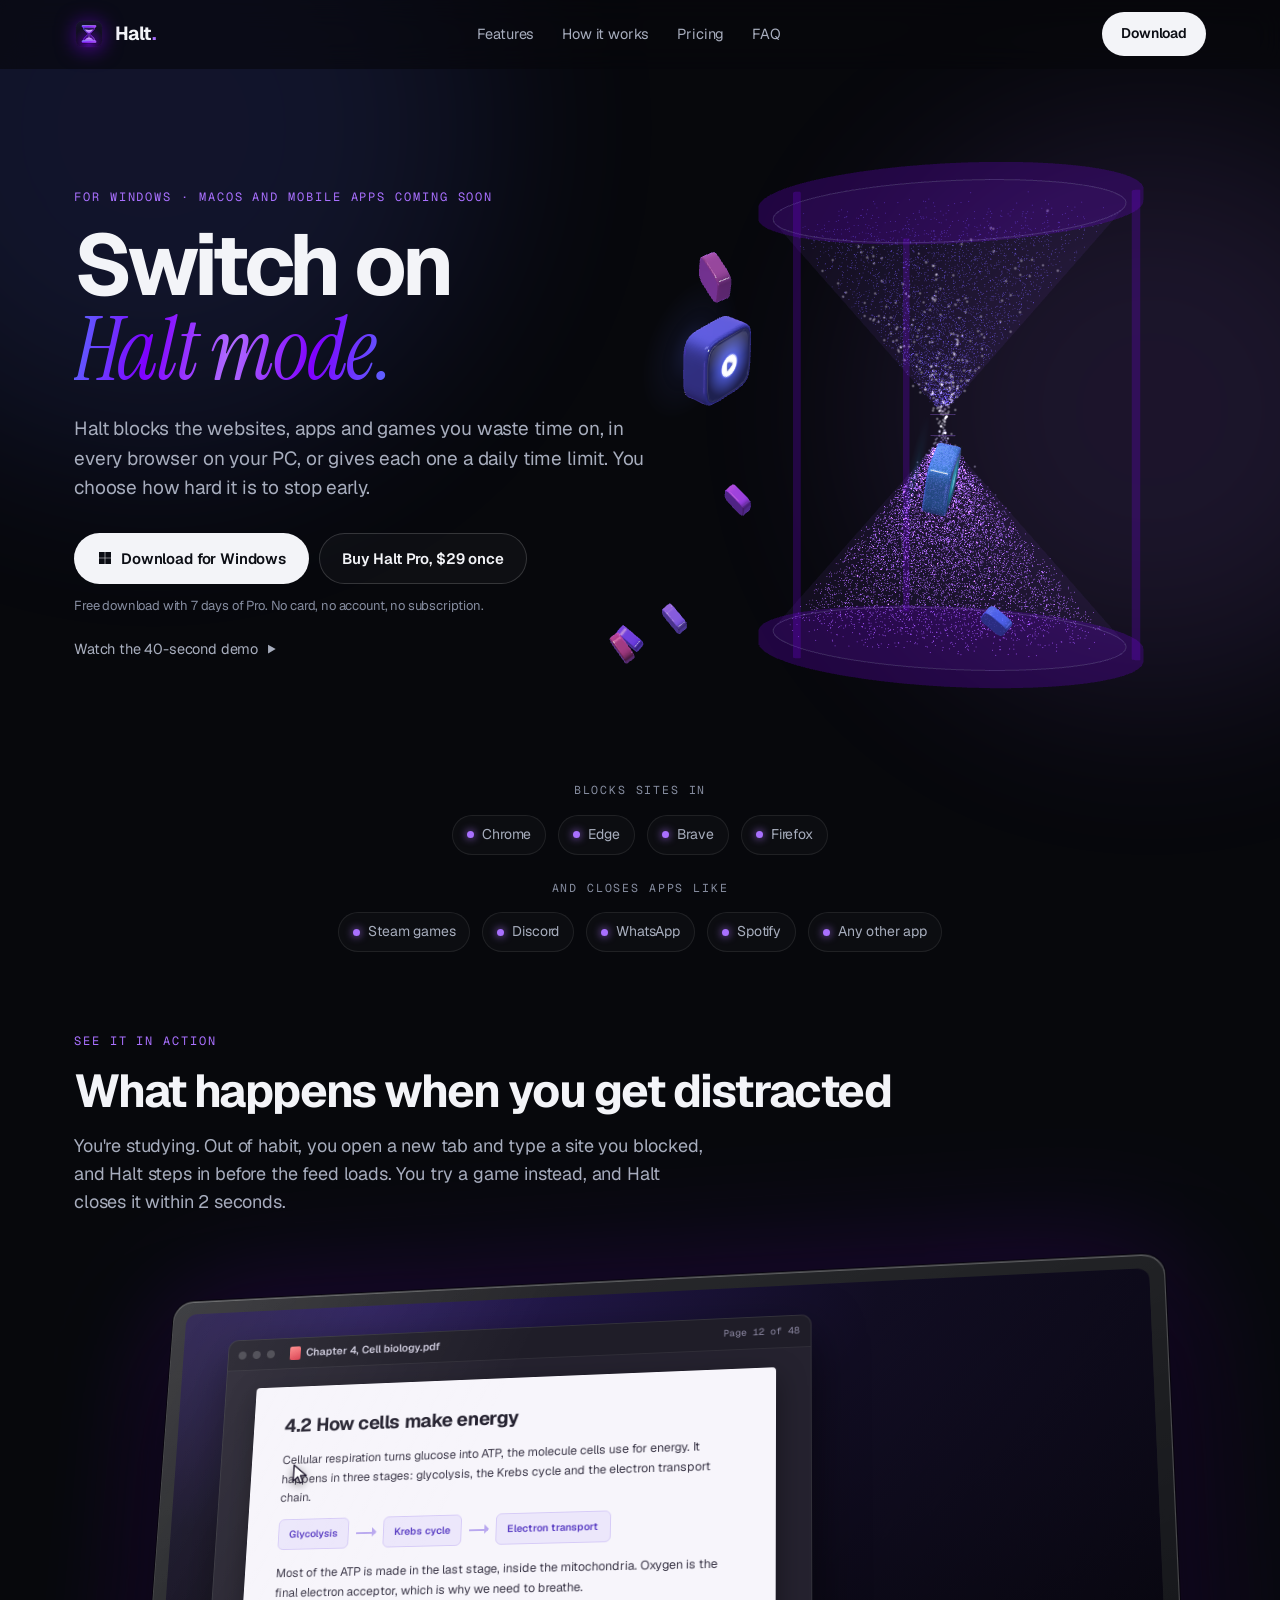
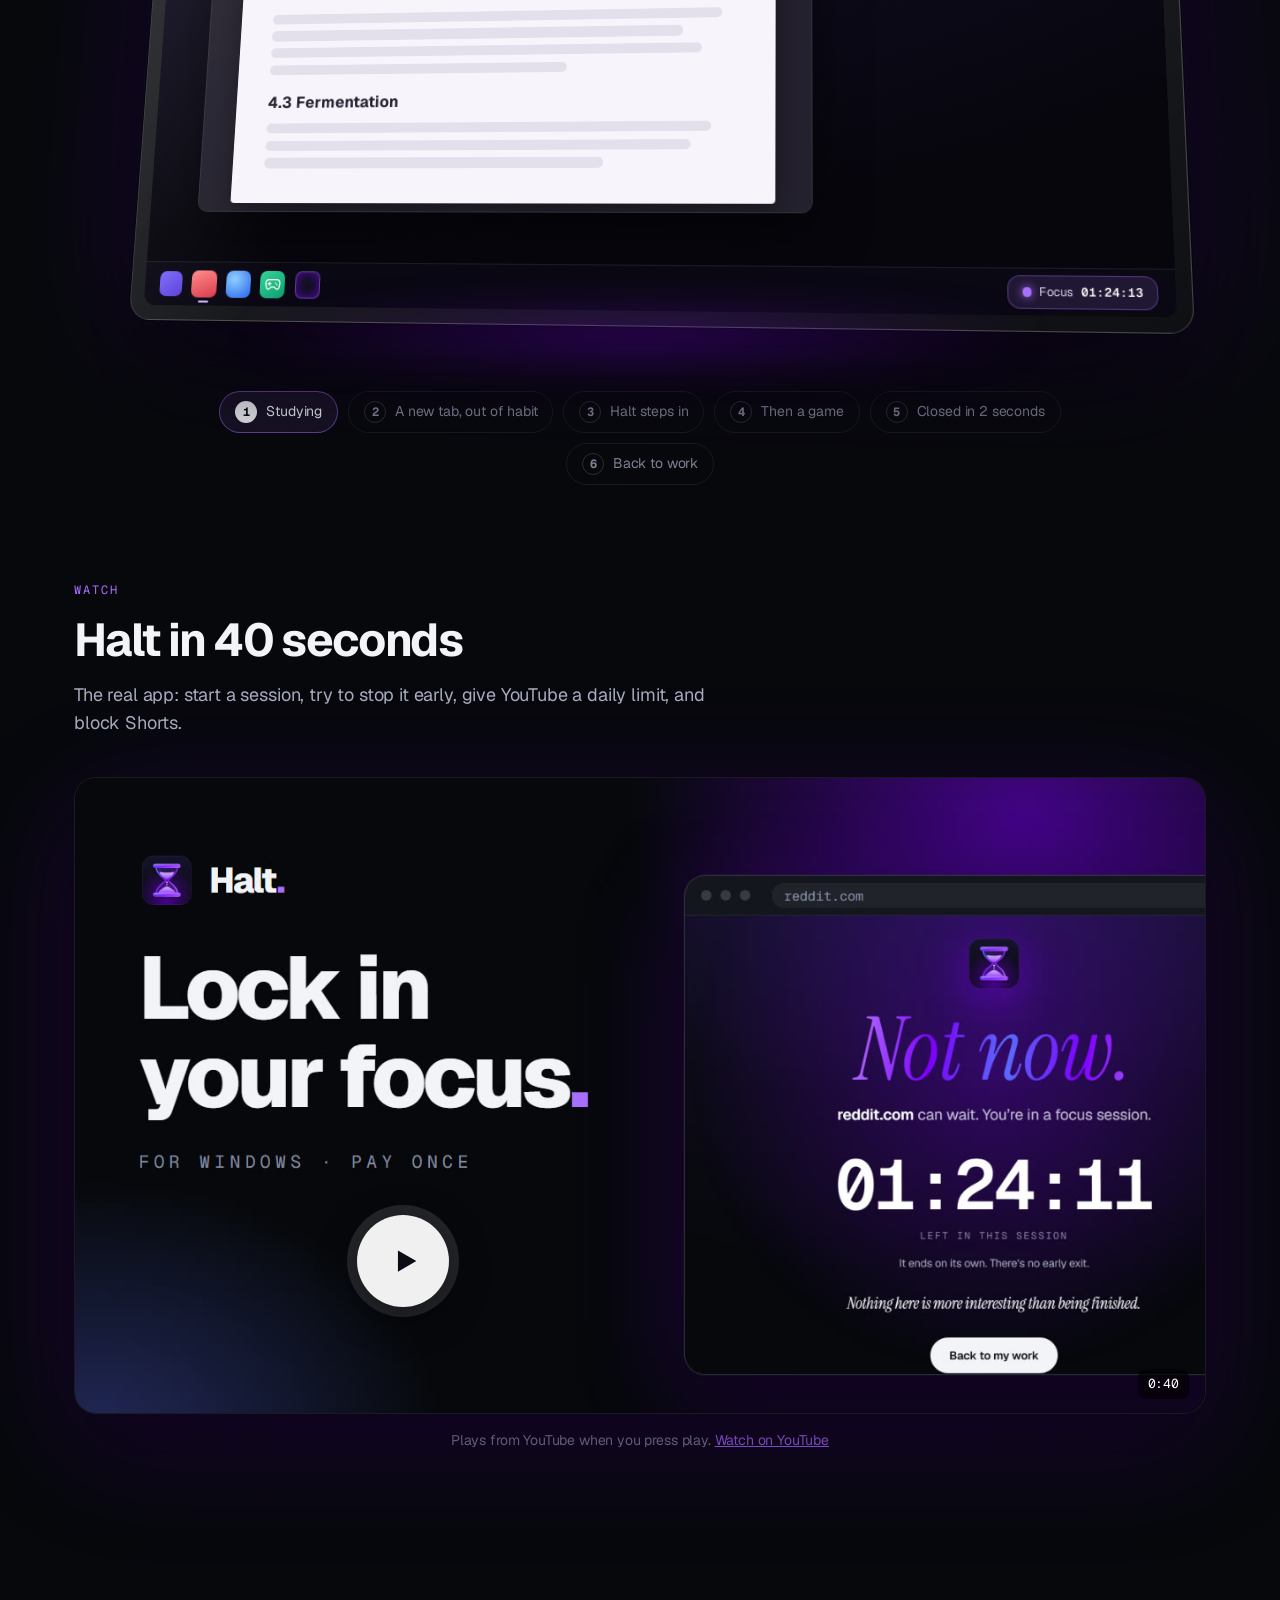
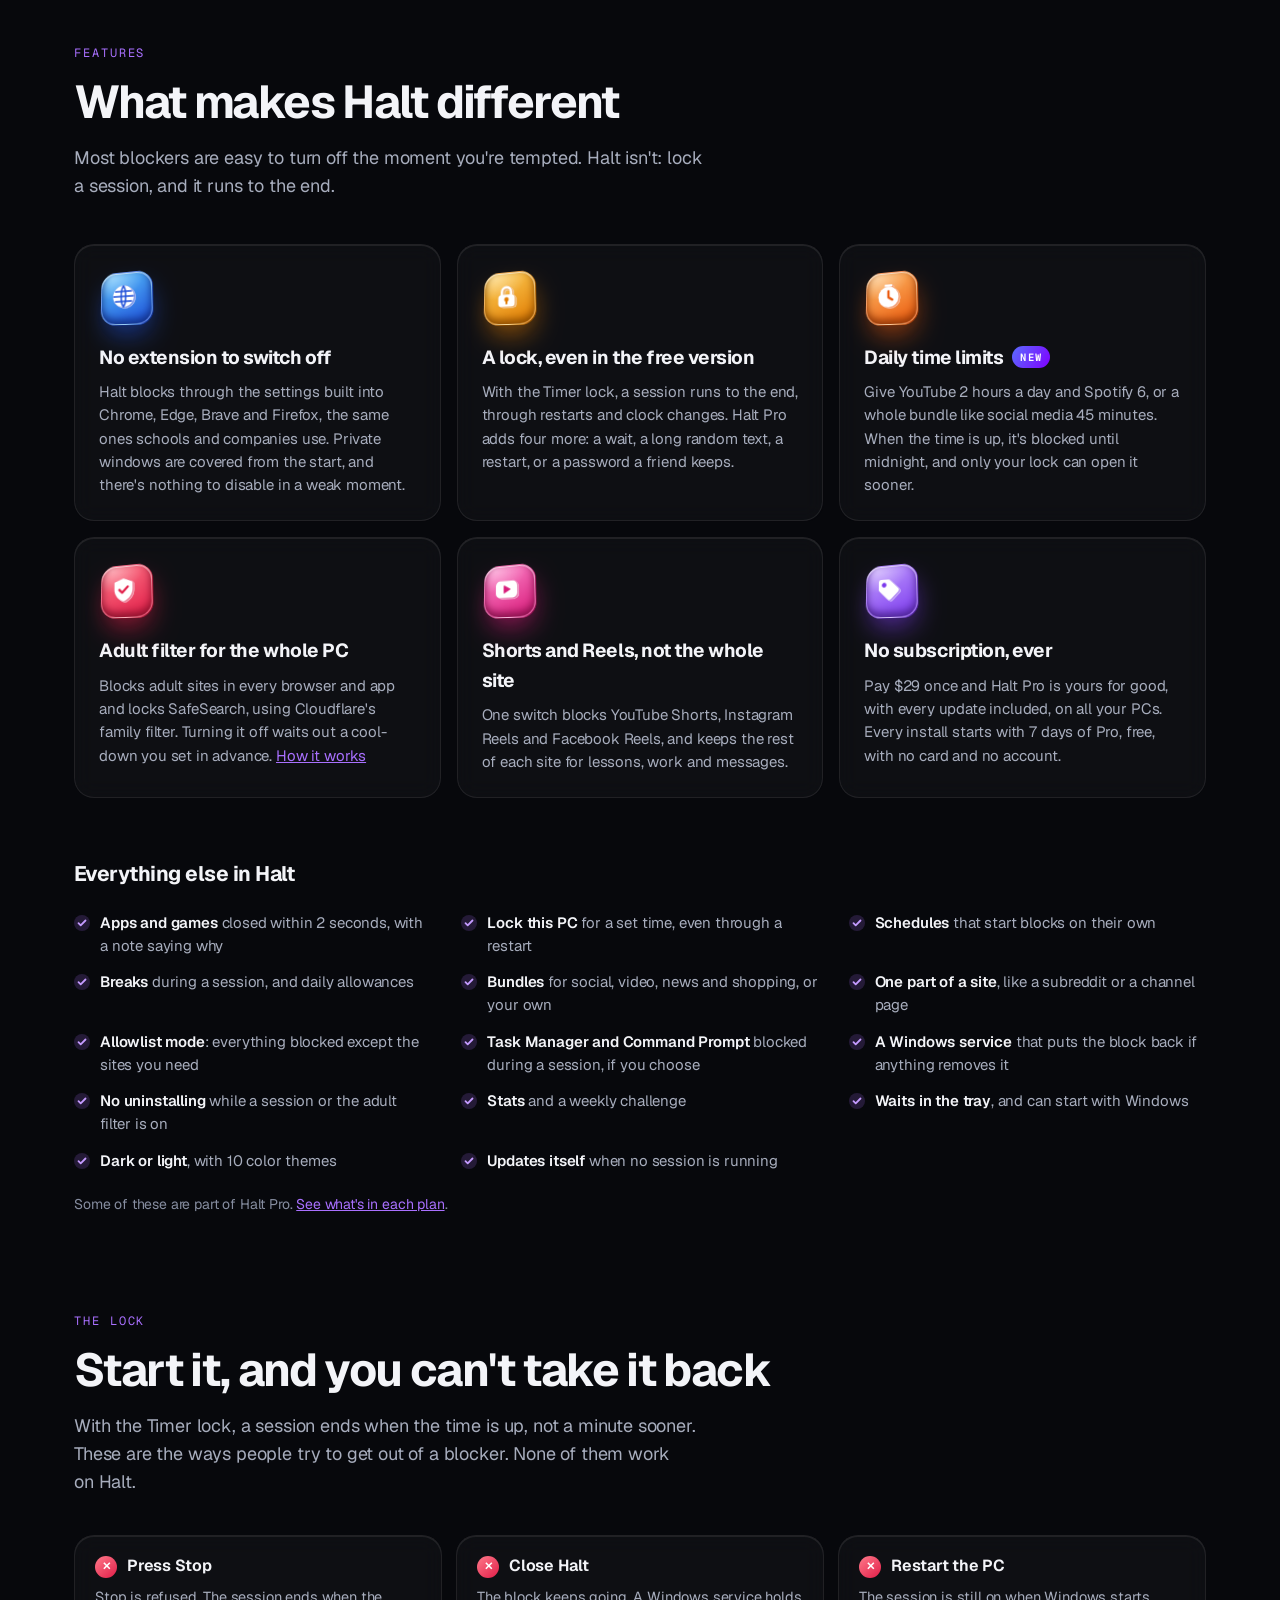
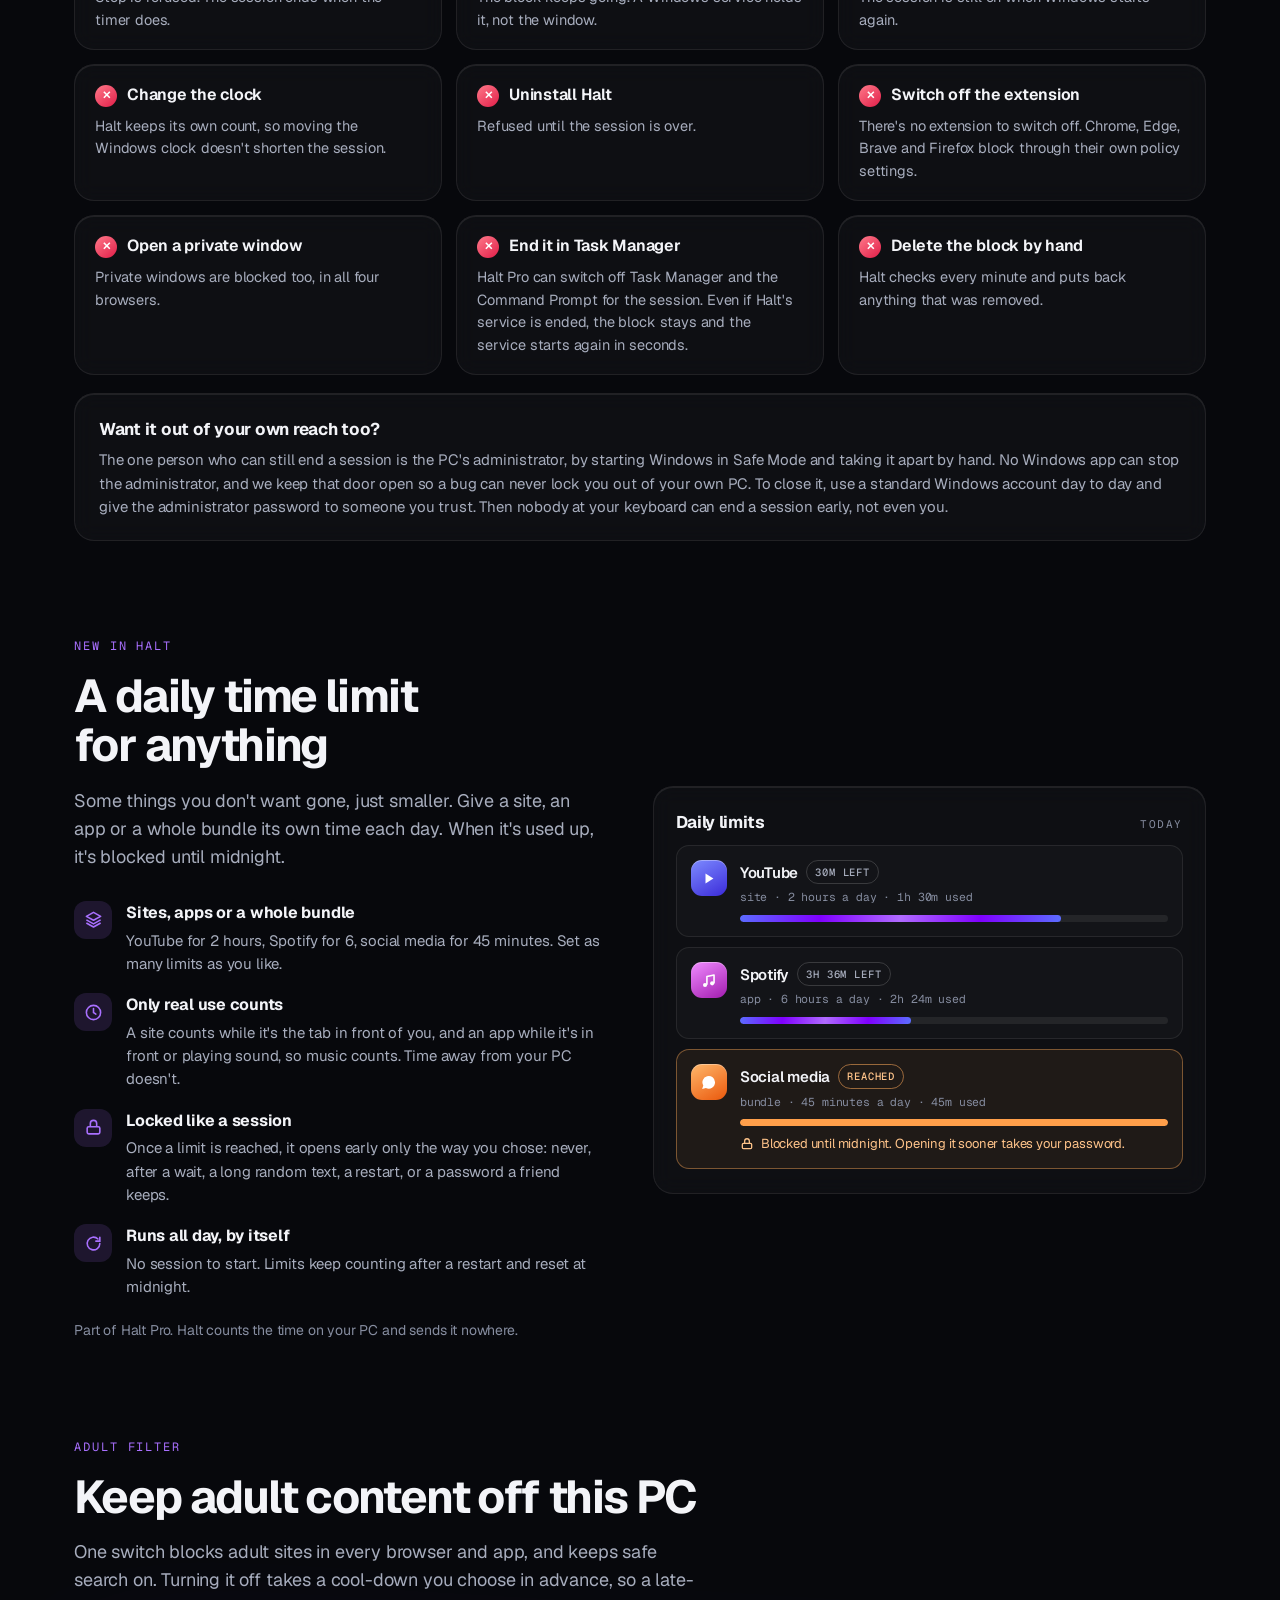
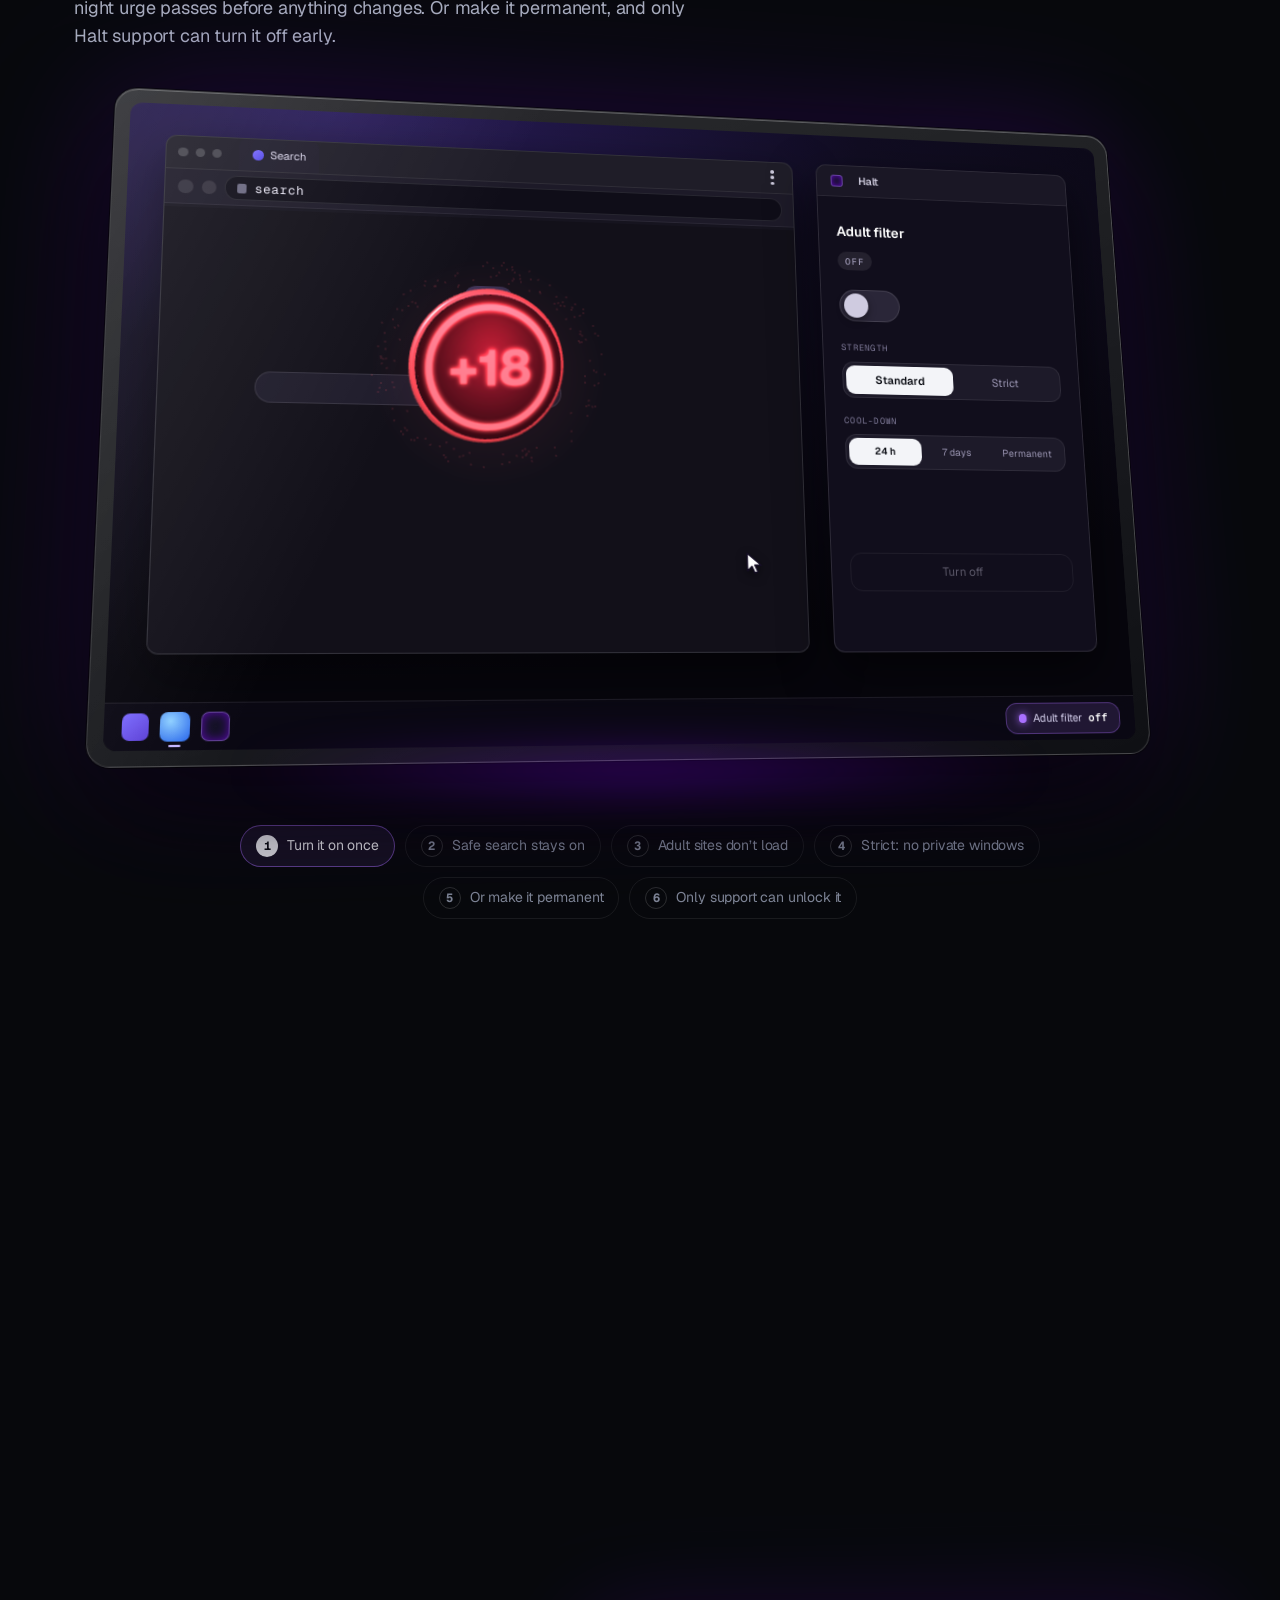
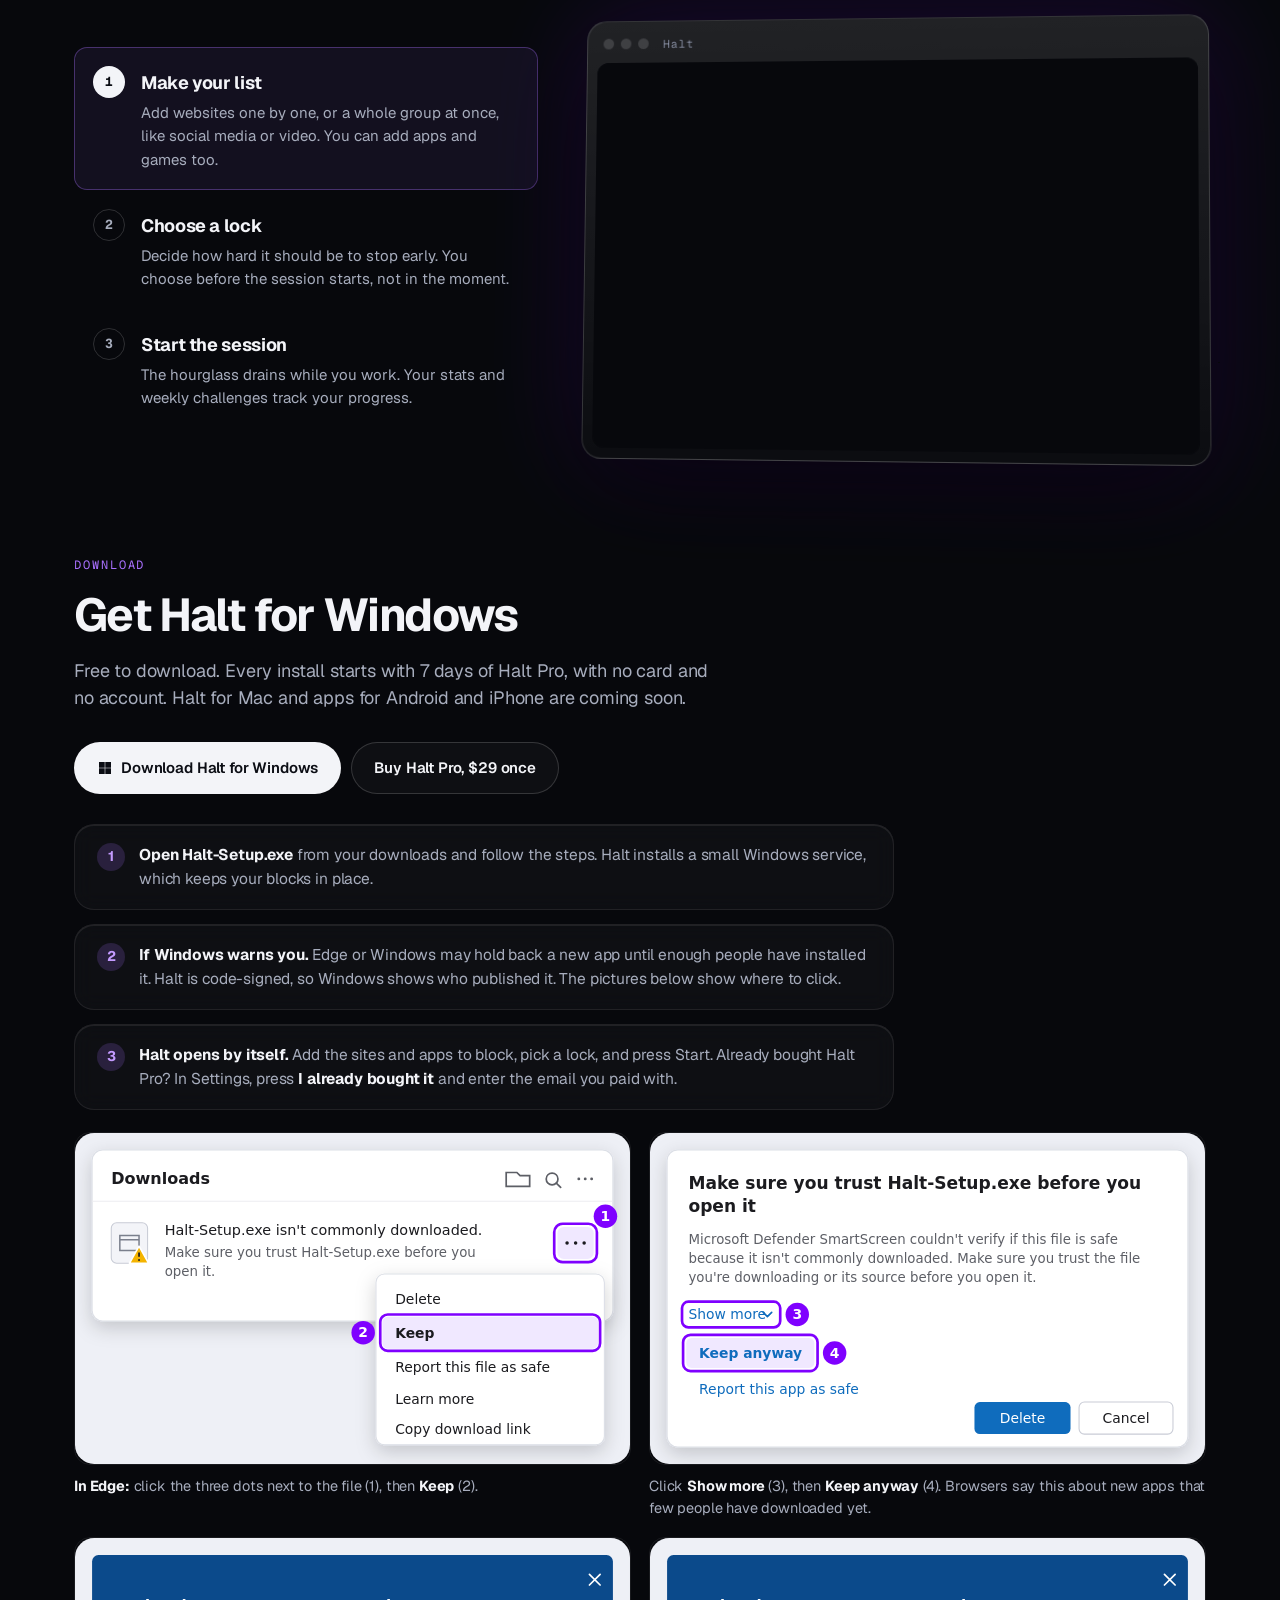
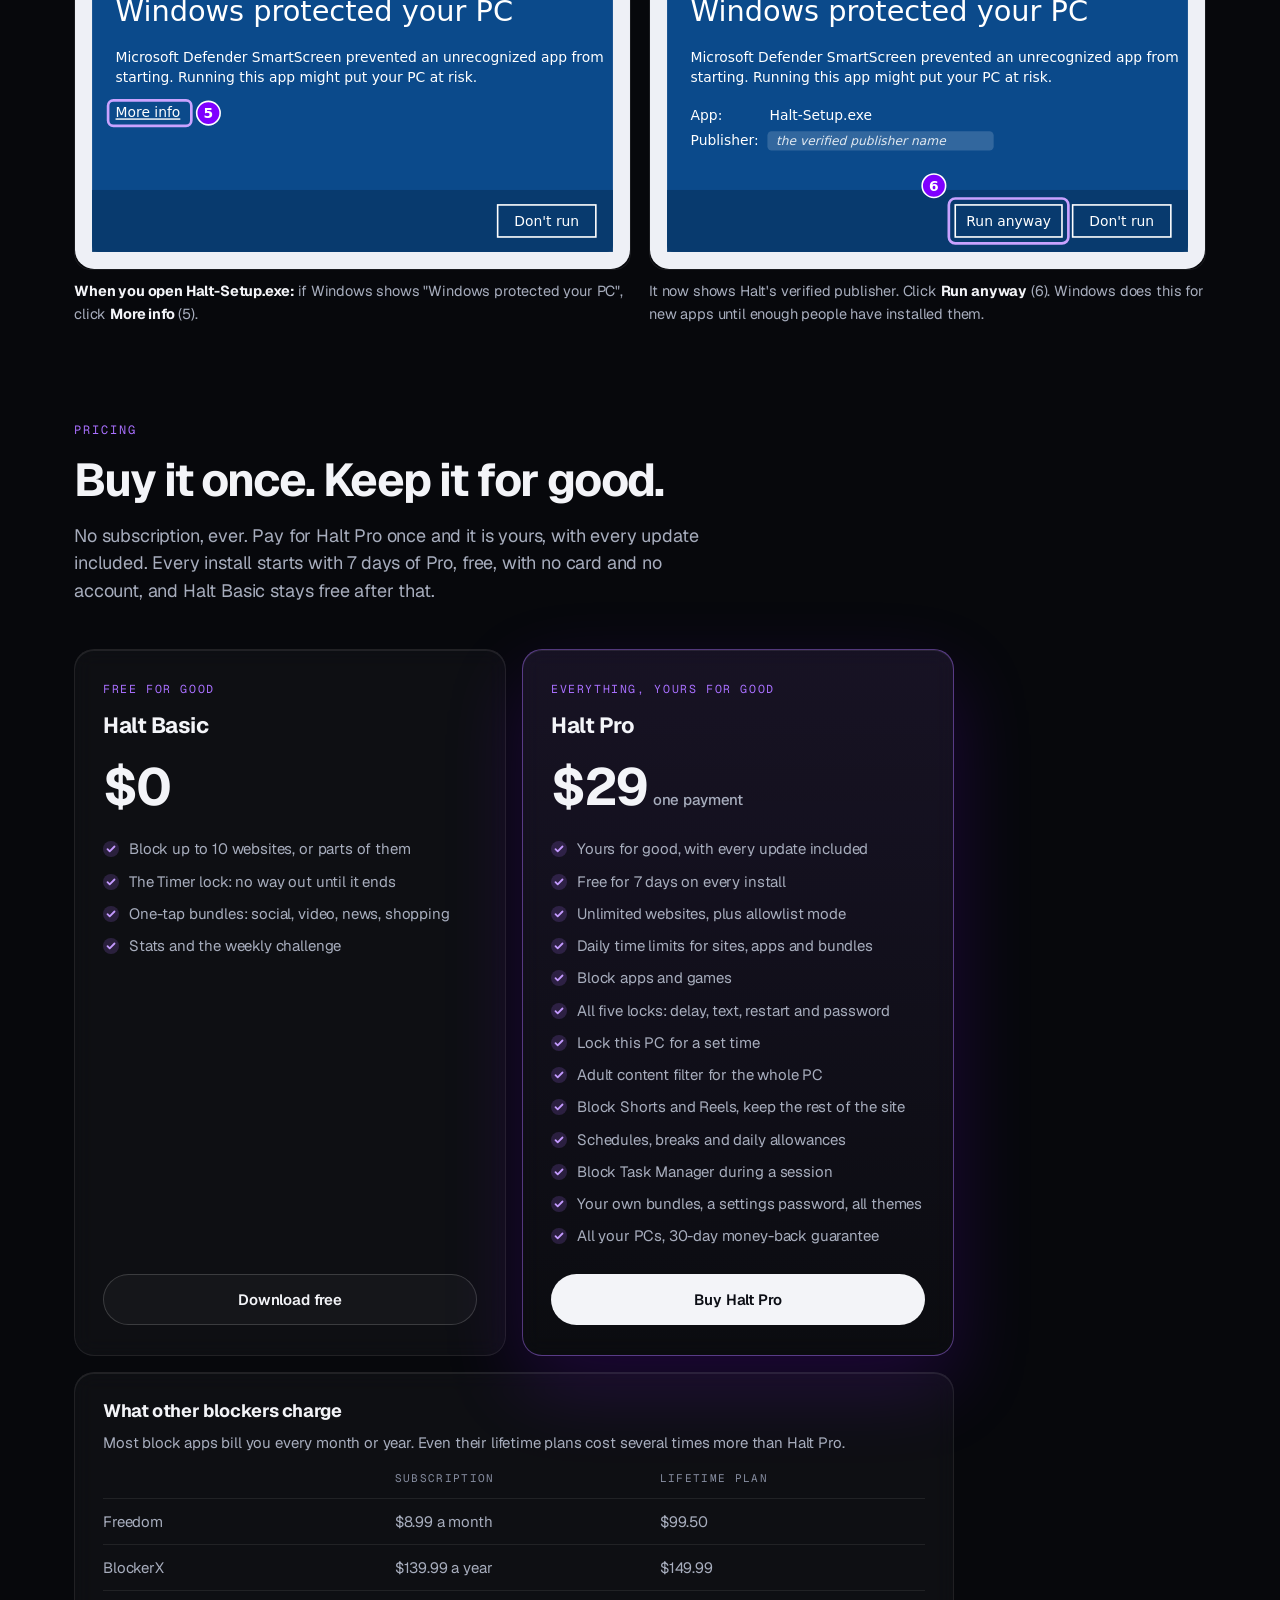
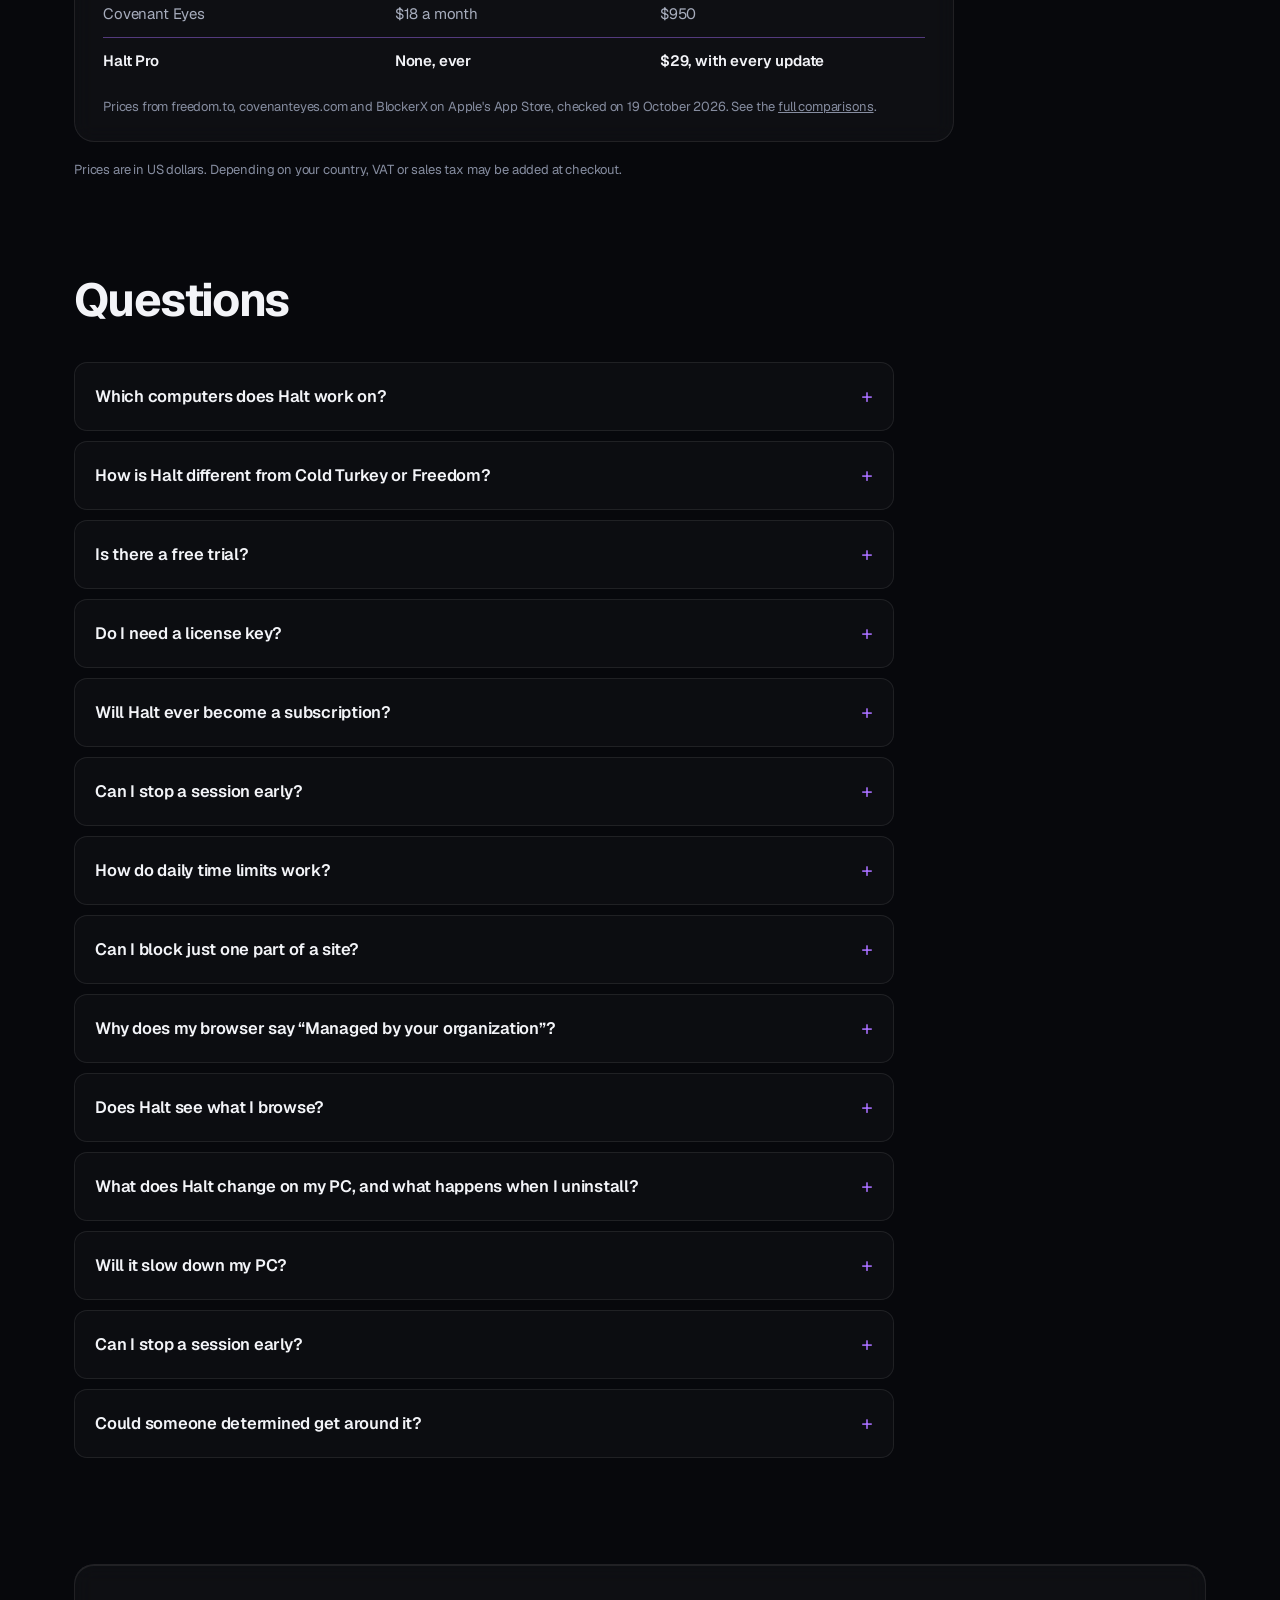
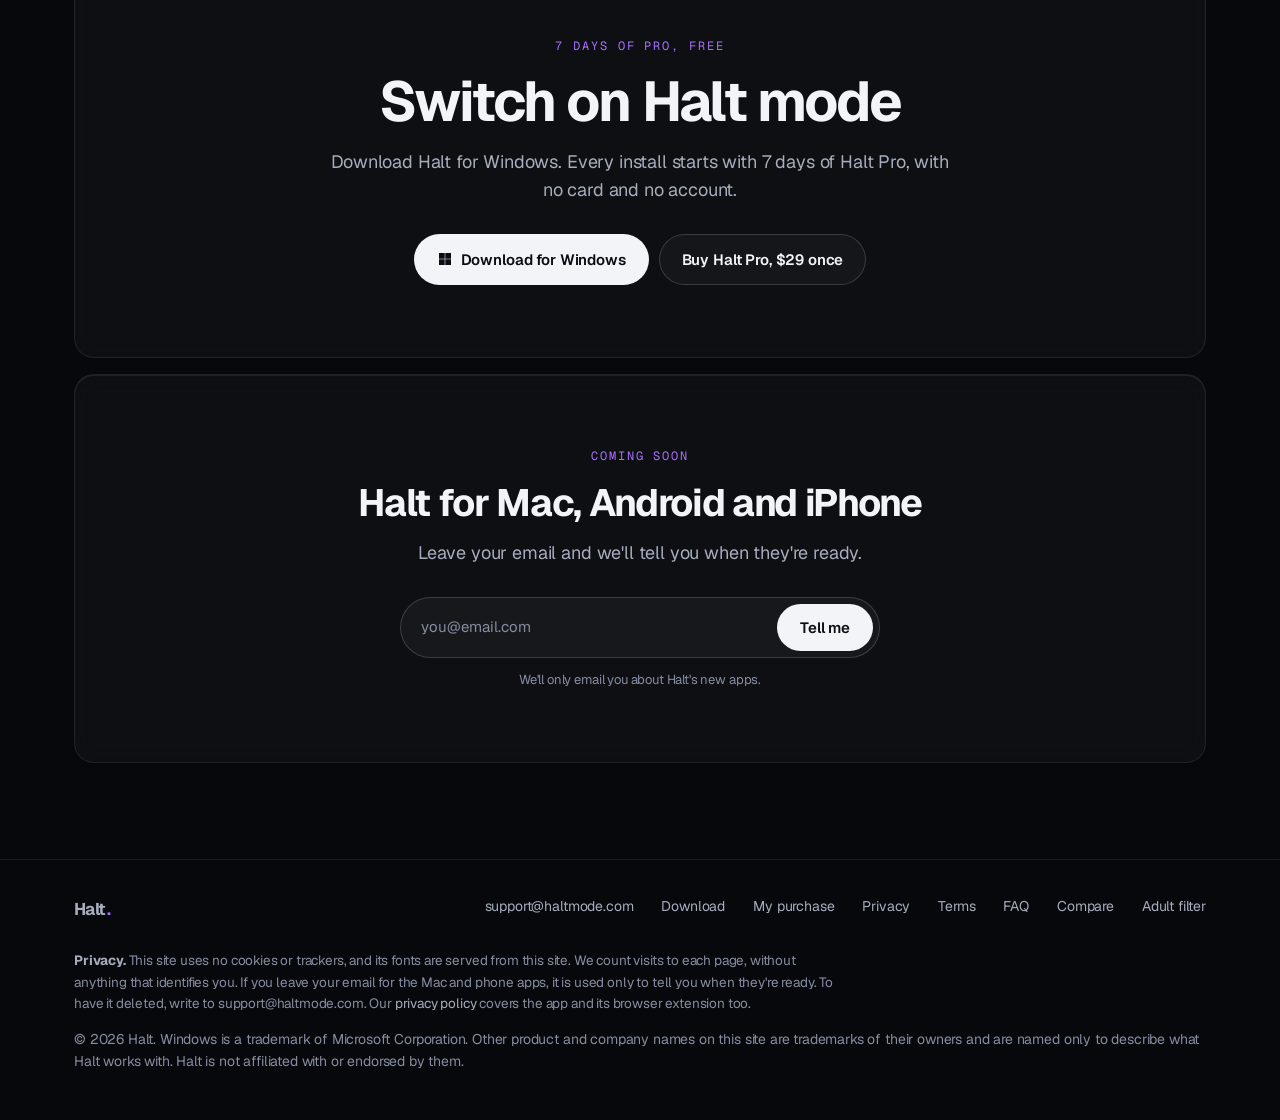
==== commit 45ec75e8: "Home page: the 40-second demo video (loads from YouTube only on play) Co-Authored-By: Claude Opus 5." ====
--- a/index.html
+++ b/index.html
@@ -23,7 +23,10 @@
   "applicationCategory":"UtilitiesApplication","applicationSubCategory":"Website and app blocker","operatingSystem":"Windows",
   "featureList":["Blocks websites in Chrome, Edge, Brave and Firefox, private windows included, without relying on a browser extension","Blocks a single page, channel or playlist instead of a whole site","Closes blocked apps and games within 2 seconds","Daily time limits for websites, apps and bundles","Five locks: timer, delay, random text, restart, or a password someone else keeps","Adult content filter for the whole PC with SafeSearch locked","Blocks YouTube Shorts, Instagram Reels and Facebook Reels and keeps the rest of the site","Schedules, breaks and daily allowances","Lock the whole PC for a set time","No account; lists, stats and settings stay on the PC"],
   "offers":[{"@type":"Offer","name":"Halt Basic","price":"0","priceCurrency":"USD","description":"Free for good: up to 10 websites with the Timer lock, bundles and stats."},{"@type":"Offer","name":"Halt Pro","price":"29","priceCurrency":"USD","description":"One payment, no subscription. Yours for good, with every update included, on all your PCs, with a 30-day money-back guarantee. Every install starts with 7 days of Halt Pro, free."}],
-  "publisher":{"@id":"https://haltmode.com/#org"}}
+  "publisher":{"@id":"https://haltmode.com/#org"}},
+ {"@type":"VideoObject","@id":"https://haltmode.com/#video","name":"Halt in 40 seconds","description":"The real Halt app for Windows: start a focus session, try to stop it early with the Timer lock, give YouTube a daily limit, block YouTube Shorts, and turn on the adult filter.",
+  "thumbnailUrl":"https://haltmode.com/assets/video/demo-poster.jpg","uploadDate":"2026-10-29","duration":"PT40S",
+  "contentUrl":"https://www.youtube.com/watch?v=dLh6RvI-_Ho","embedUrl":"https://www.youtube-nocookie.com/embed/dLh6RvI-_Ho","publisher":{"@id":"https://haltmode.com/#org"}}
 ]}
 </script>
 <link rel="preload" href="assets/fonts/geist.woff2" as="font" type="font/woff2" crossorigin>
@@ -364,6 +367,22 @@
   .reach{margin-top:18px; padding:22px 24px}
   .reach h3{margin:0 0 6px; font-size:17px; letter-spacing:-.015em}
   .reach p{margin:0; font-size:15px; color:var(--tx-2)}
+  /* the demo video: a picture with a play button; YouTube loads only when it's pressed */
+  .vid{position:relative; margin-top:40px; aspect-ratio:16/9; border-radius:22px; overflow:hidden; background:#07080c; border:1px solid var(--line);
+       box-shadow:0 40px 90px rgba(0,0,0,.45), 0 30px 120px rgba(127,0,255,.22)}
+  .vid button{all:unset; position:absolute; inset:0; cursor:pointer; display:block}
+  .vid img{width:100%; height:100%; object-fit:cover; display:block; transition:transform .6s var(--ease), filter .4s}
+  .vid button:hover img, .vid button:focus-visible img{transform:scale(1.02); filter:brightness(1.08)}
+  .vid button:focus-visible{outline:3px solid var(--c2); outline-offset:-3px; border-radius:22px}
+  .vidbtn{position:absolute; left:29%; top:76%; width:92px; height:92px; margin:-46px 0 0 -46px; border-radius:50%; display:grid; place-items:center;
+          background:rgba(255,255,255,.94); box-shadow:0 10px 40px rgba(0,0,0,.45), 0 0 0 10px rgba(255,255,255,.12); transition:transform .3s var(--ease)}
+  .vid button:hover .vidbtn{transform:scale(1.08)}
+  .vidbtn svg{width:34px; height:34px; margin-left:5px; color:#0b0d14}
+  .vidlen{position:absolute; right:16px; bottom:14px; padding:5px 10px; border-radius:8px; background:rgba(0,0,0,.65); color:#fff; font-family:var(--mono); font-size:13px}
+  .vid iframe{position:absolute; inset:0; width:100%; height:100%; border:0}
+  .vidnote{margin:16px 0 0; text-align:center; color:var(--tx-3); font-size:14px}
+  .vidnote a{color:var(--c2)}
+  @media(max-width:620px){ .vidbtn{width:54px; height:54px; margin:-27px 0 0 -27px; top:81%; box-shadow:0 8px 24px rgba(0,0,0,.45), 0 0 0 6px rgba(255,255,255,.12)} .vidbtn svg{width:22px; height:22px; margin-left:3px} }
   /* daily limits spotlight: the copy beside a still mock of the Limits tab */
   .lgrid{display:grid; grid-template-columns:1fr 1.05fr; gap:52px; align-items:center}
   @media(max-width:900px){ .lgrid{grid-template-columns:1fr; gap:36px} }
@@ -575,7 +594,7 @@
         <p class="lead">Halt blocks the websites, apps and games you waste time on, in every browser on your PC, or gives each one a daily time limit. You choose how hard it is to stop early.</p>
         <div class="herobtns"><a class="btn btn-primary" href="#download"><svg class="winlogo" viewBox="0 0 24 24" aria-hidden="true"><path fill="currentColor" d="M3 3h8.6v8.6H3zM12.4 3H21v8.6h-8.6zM3 12.4h8.6V21H3zM12.4 12.4H21V21h-8.6z"/></svg>Download for Windows</a><a class="btn" href="#pricing">Buy Halt Pro, $29 once</a></div>
         <p class="wlnote">Free download with 7 days of Pro. No card, no account, no subscription.</p>
-        <a class="alt" href="#features">See what it does <svg width="14" height="14" viewBox="0 0 24 24" fill="none" stroke="currentColor" stroke-width="2.2" stroke-linecap="round"><path d="M12 5v14M6 13l6 6 6-6"/></svg></a>
+        <a class="alt" href="#video">Watch the 40-second demo <svg width="14" height="14" viewBox="0 0 24 24" fill="currentColor"><path d="M7 4.5v15l13-7.5z"/></svg></a>
       </div>
       <div class="stage" id="stage" aria-hidden="true"></div>
     </div>
@@ -662,6 +681,31 @@
       </ol>
     </div>
   </section>
+
+  <!-- the demo video: YouTube (privacy-enhanced mode) loads only when someone presses play -->
+  <section id="video" style="padding-top:0">
+    <div class="wrap">
+      <p class="kicker">Watch</p>
+      <h2 class="t reveal">Halt in 40 seconds</h2>
+      <p class="lead reveal">The real app: start a session, try to stop it early, give YouTube a daily limit, and block Shorts.</p>
+      <div class="vid reveal" id="vid">
+        <button type="button" id="vidplay" aria-label="Play the 40-second Halt demo video">
+          <img src="assets/video/demo-poster.jpg" alt="Halt demo video: Lock in your focus" width="1280" height="720" loading="lazy">
+          <span class="vidbtn" aria-hidden="true"><svg viewBox="0 0 24 24" fill="currentColor"><path d="M7 4.5v15l13-7.5z"/></svg></span>
+          <span class="vidlen" aria-hidden="true">0:40</span>
+        </button>
+      </div>
+      <p class="vidnote">Plays from YouTube when you press play. <a href="https://www.youtube.com/watch?v=dLh6RvI-_Ho">Watch on YouTube</a></p>
+    </div>
+  </section>
+  <script>
+  (function(){ var b=document.getElementById('vidplay'); if(!b) return;
+    b.addEventListener('click', function(){ var f=document.createElement('iframe');
+      f.src='https://www.youtube-nocookie.com/embed/dLh6RvI-_Ho?autoplay=1&rel=0&playsinline=1';
+      f.title='Halt in 40 seconds'; f.allow='autoplay; encrypted-media; picture-in-picture; fullscreen'; f.allowFullscreen=true;
+      f.referrerPolicy='strict-origin-when-cross-origin'; b.replaceWith(f); });
+  })();
+  </script>
 
   <section id="features">
     <div class="wrap">
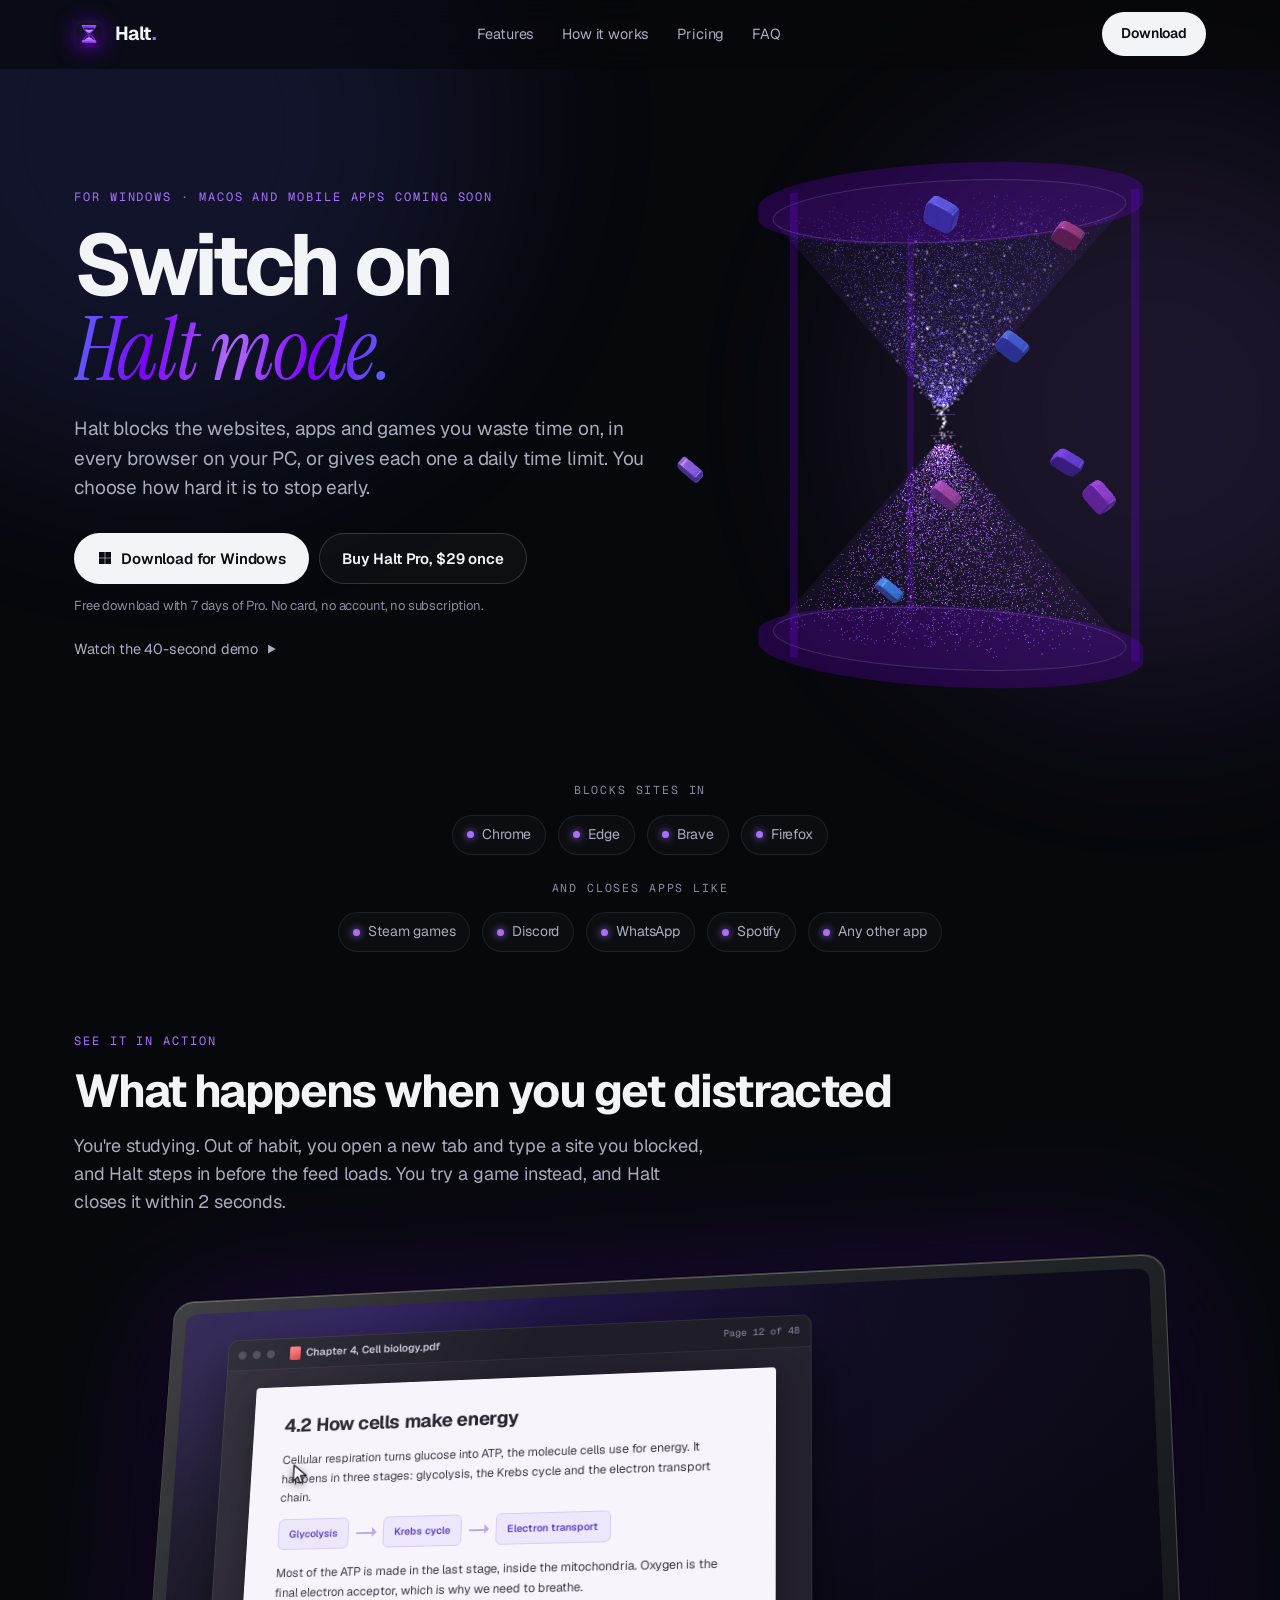
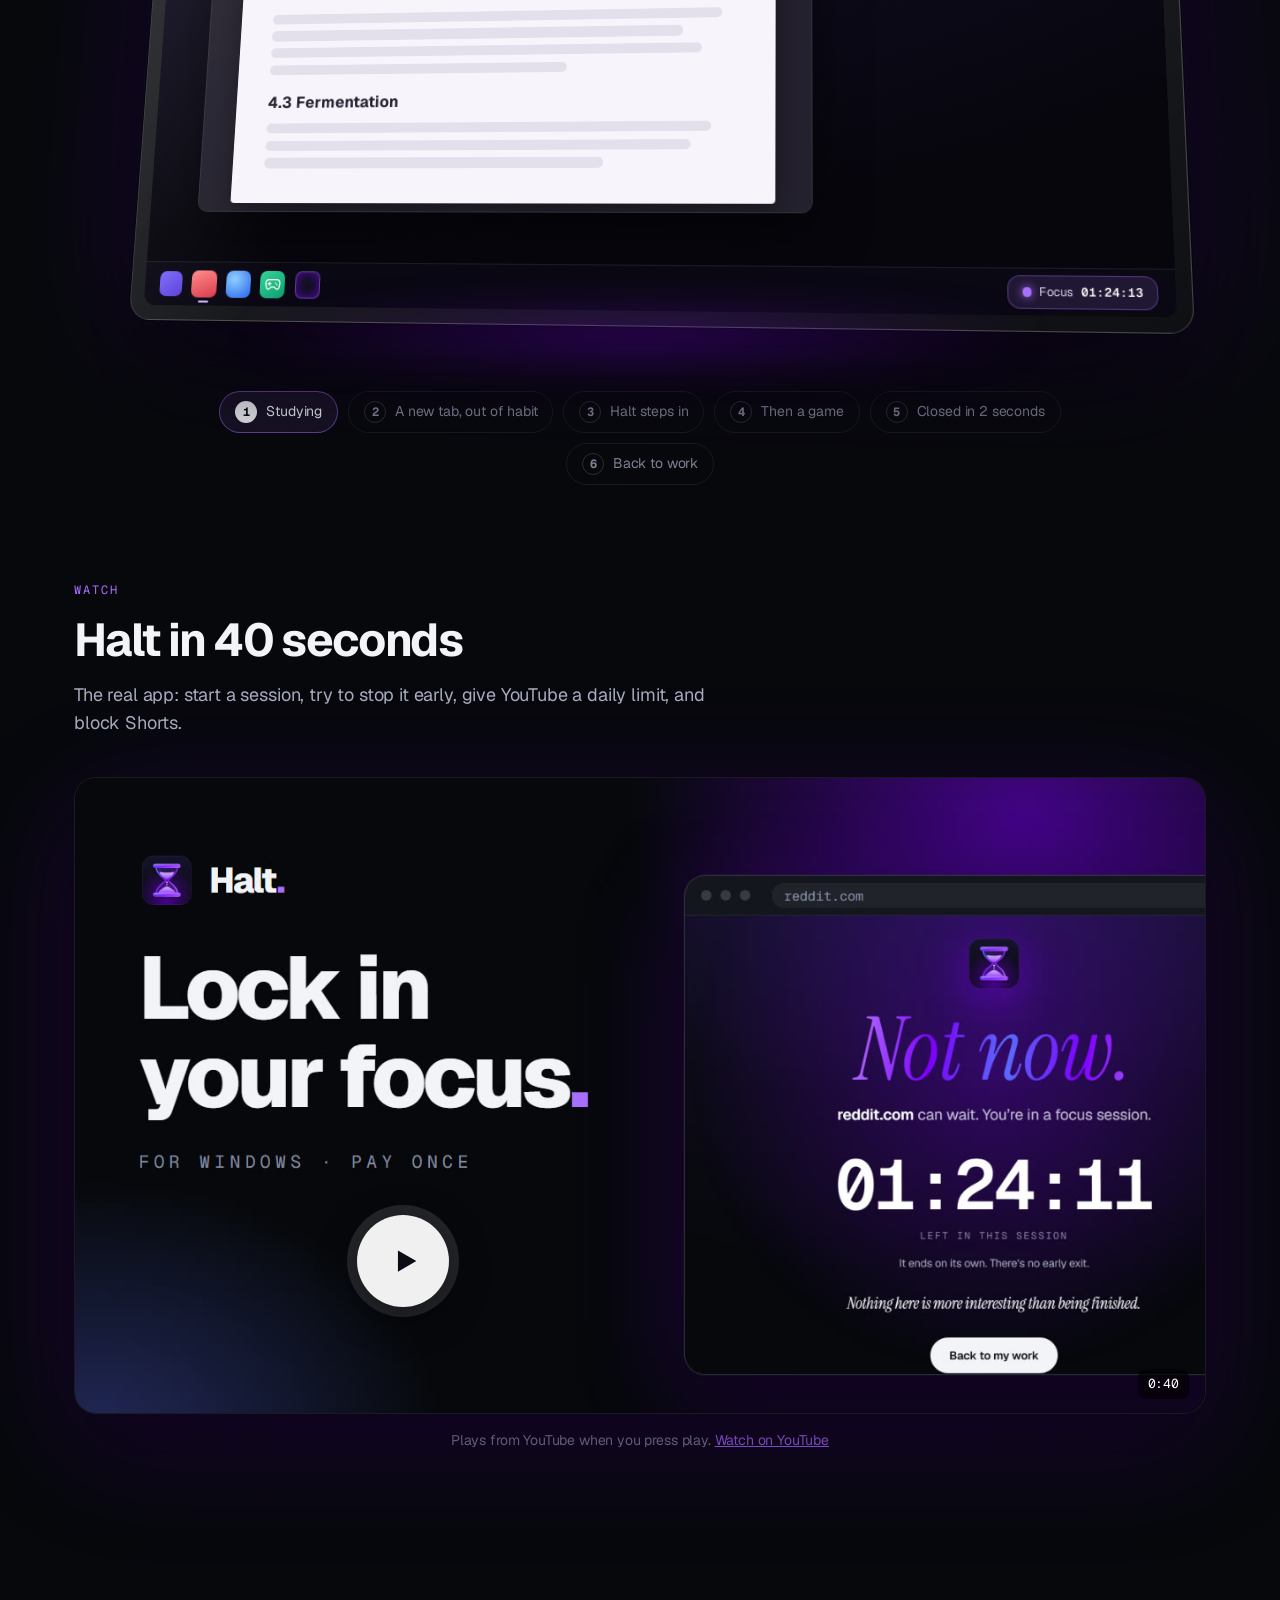
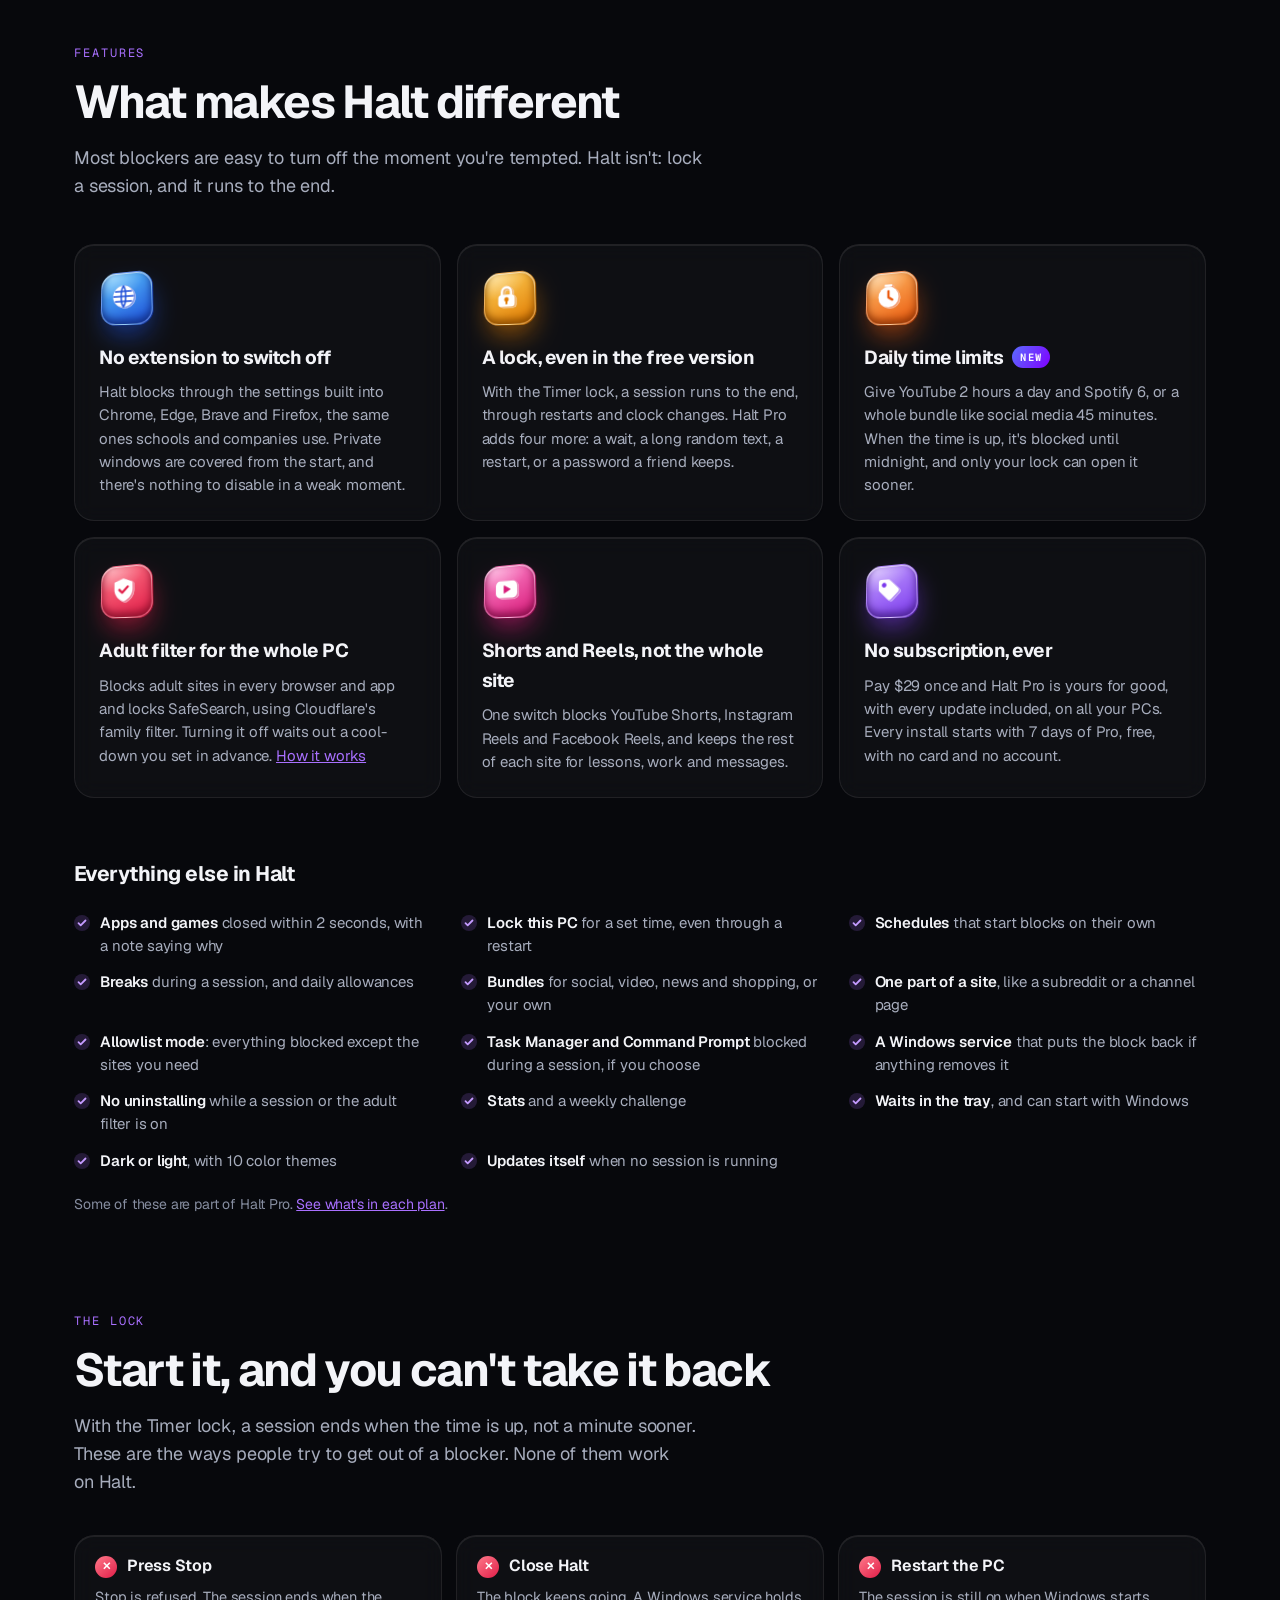
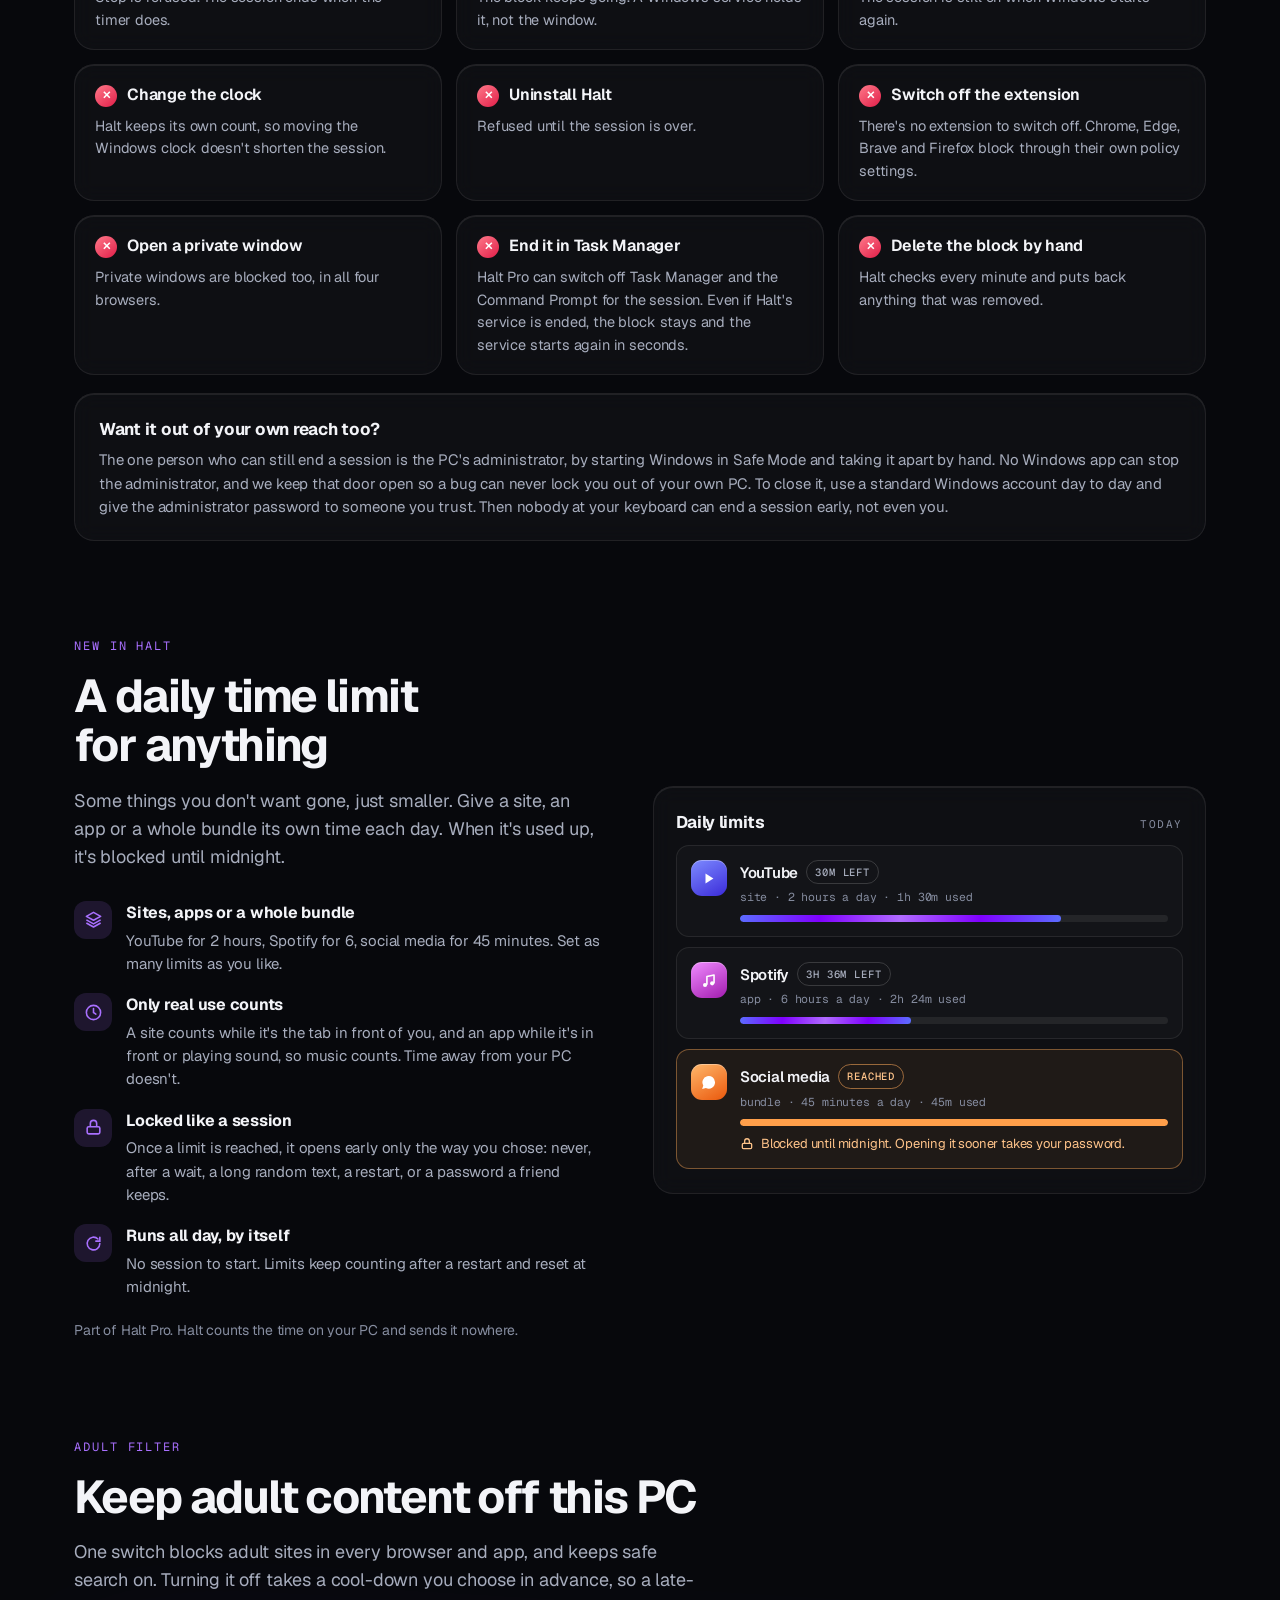
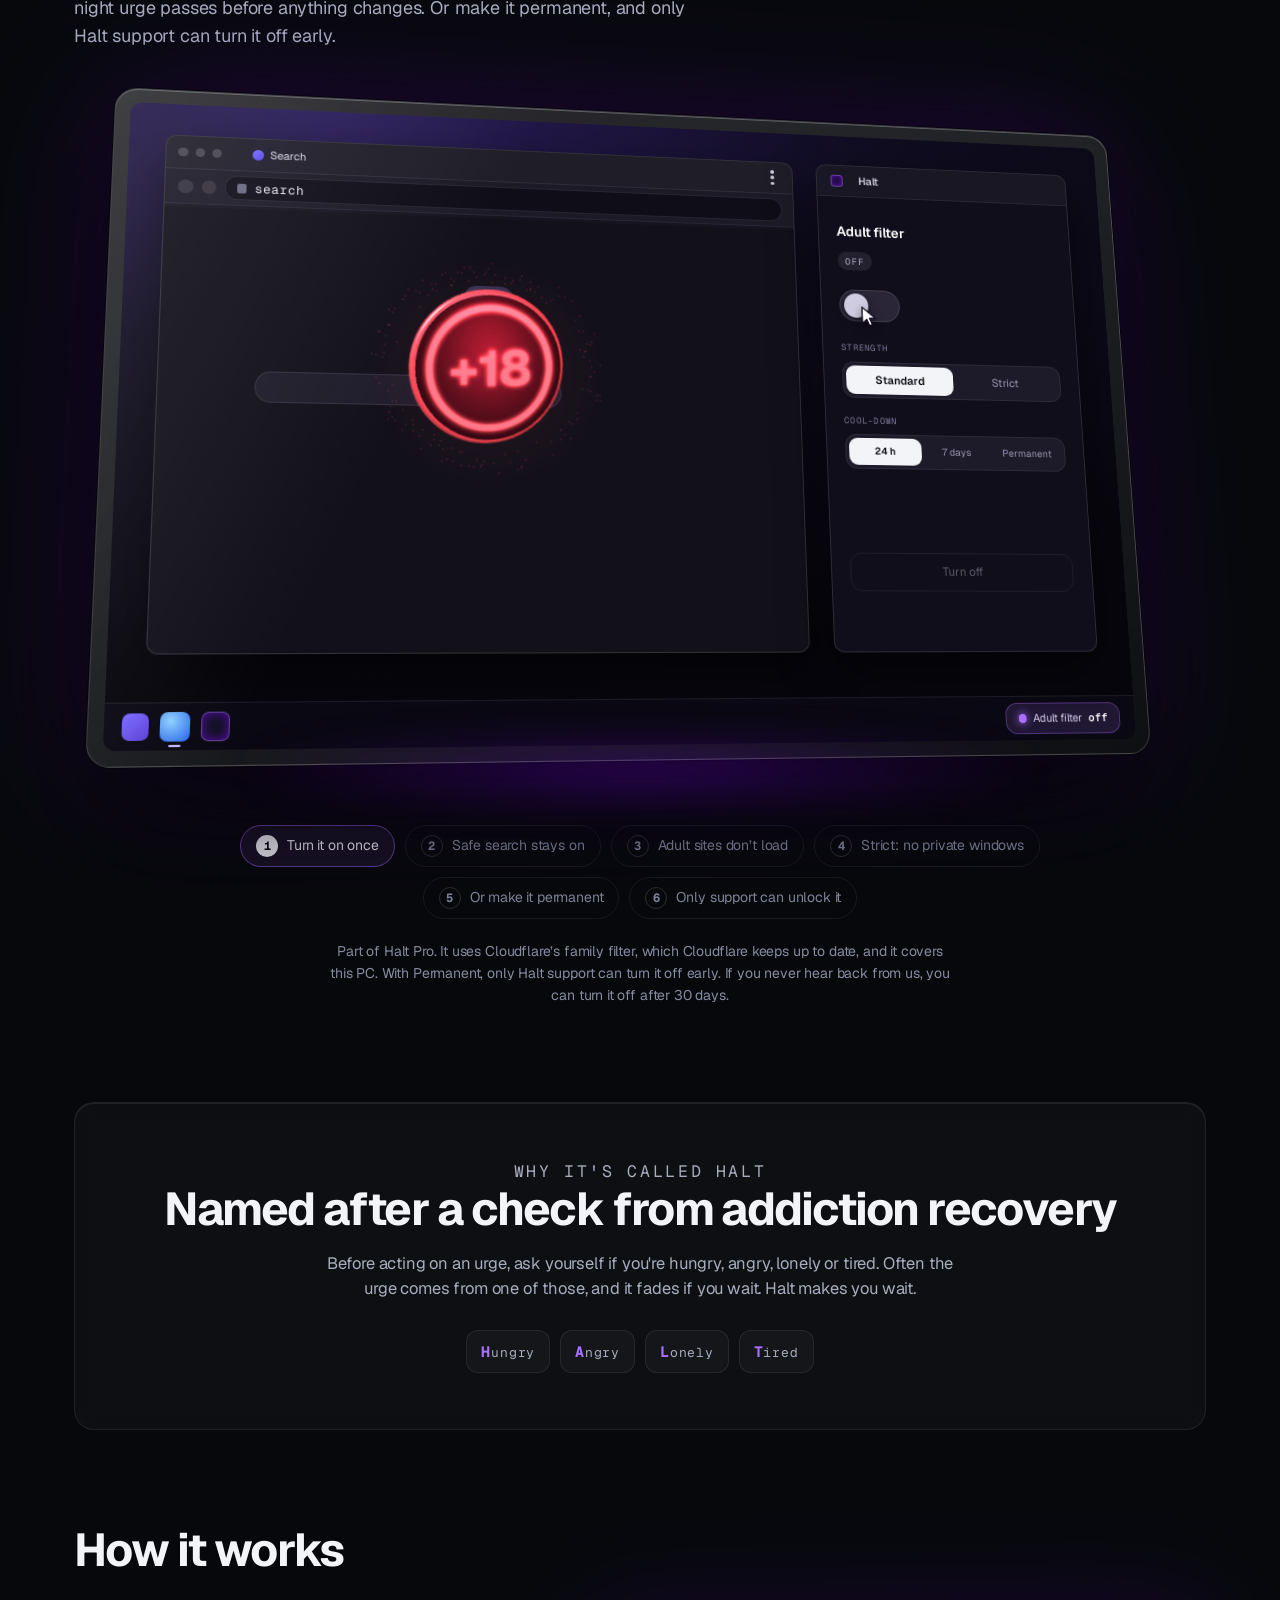
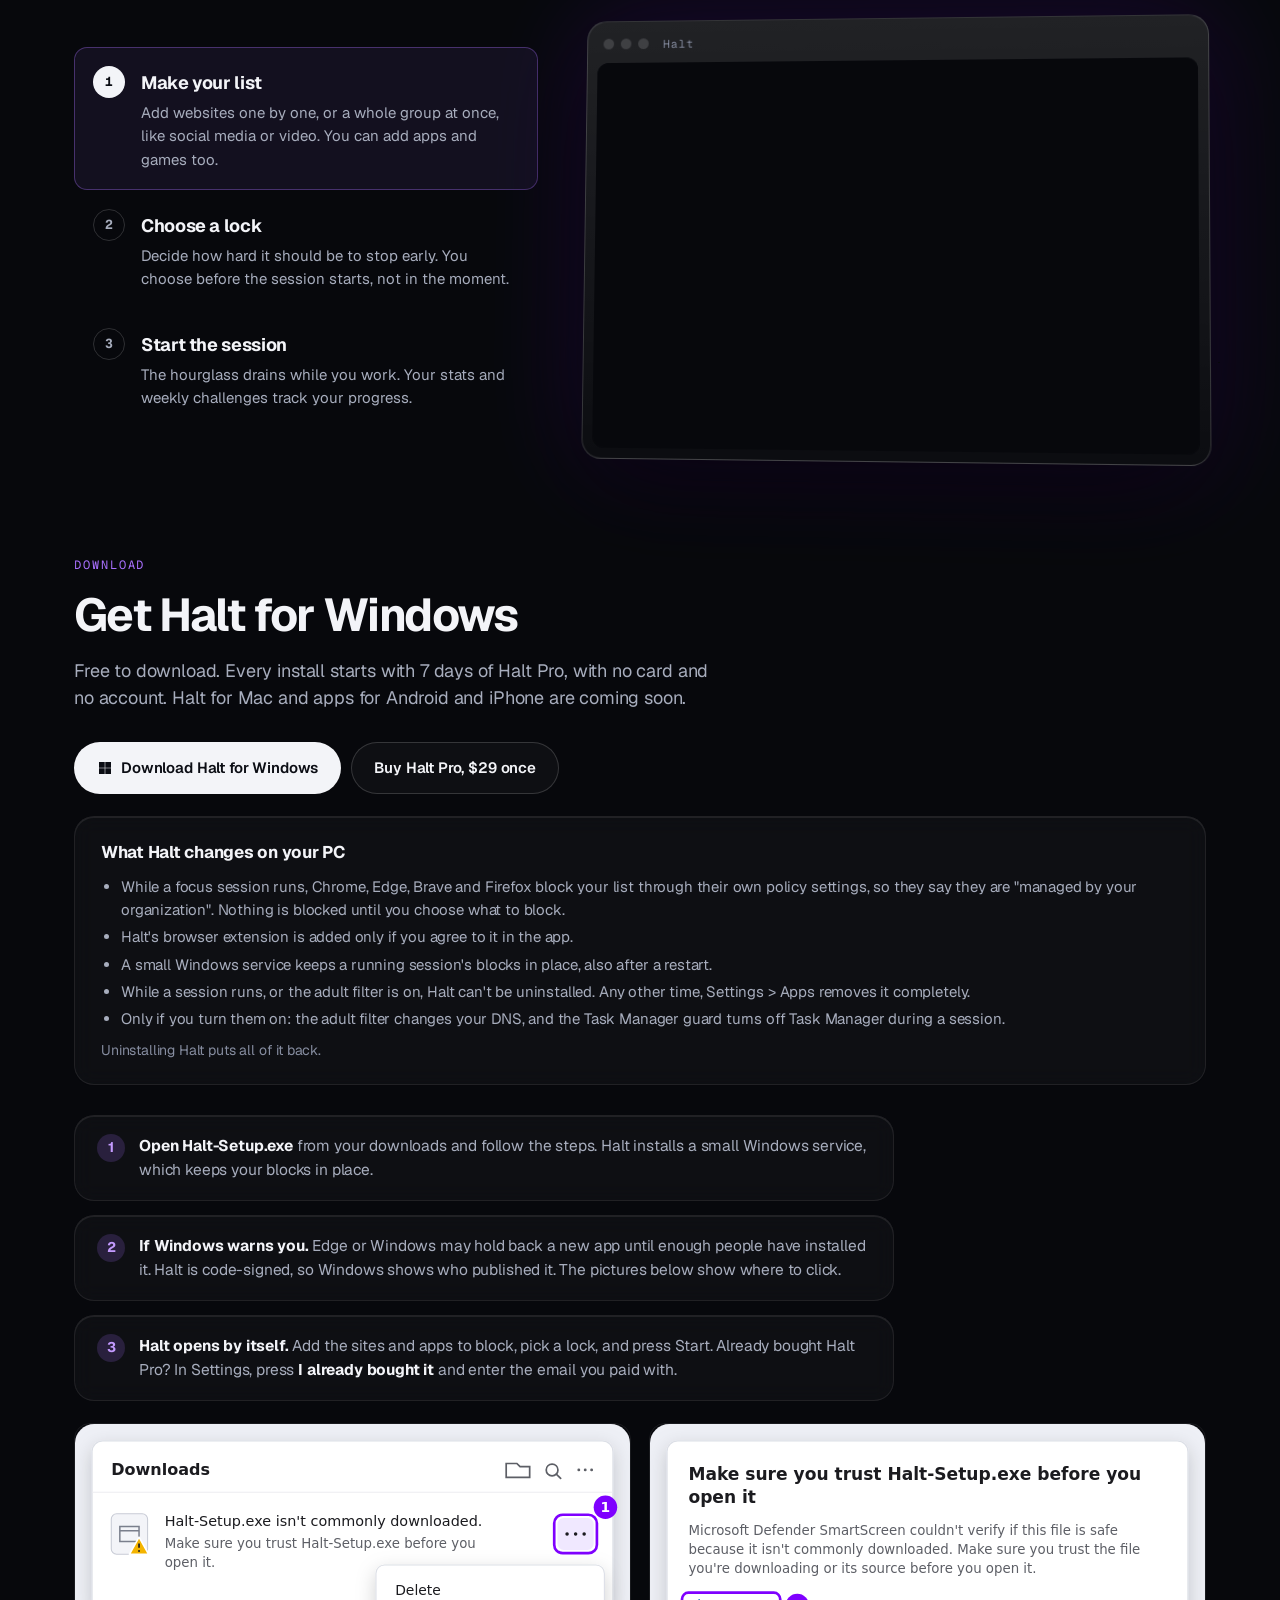
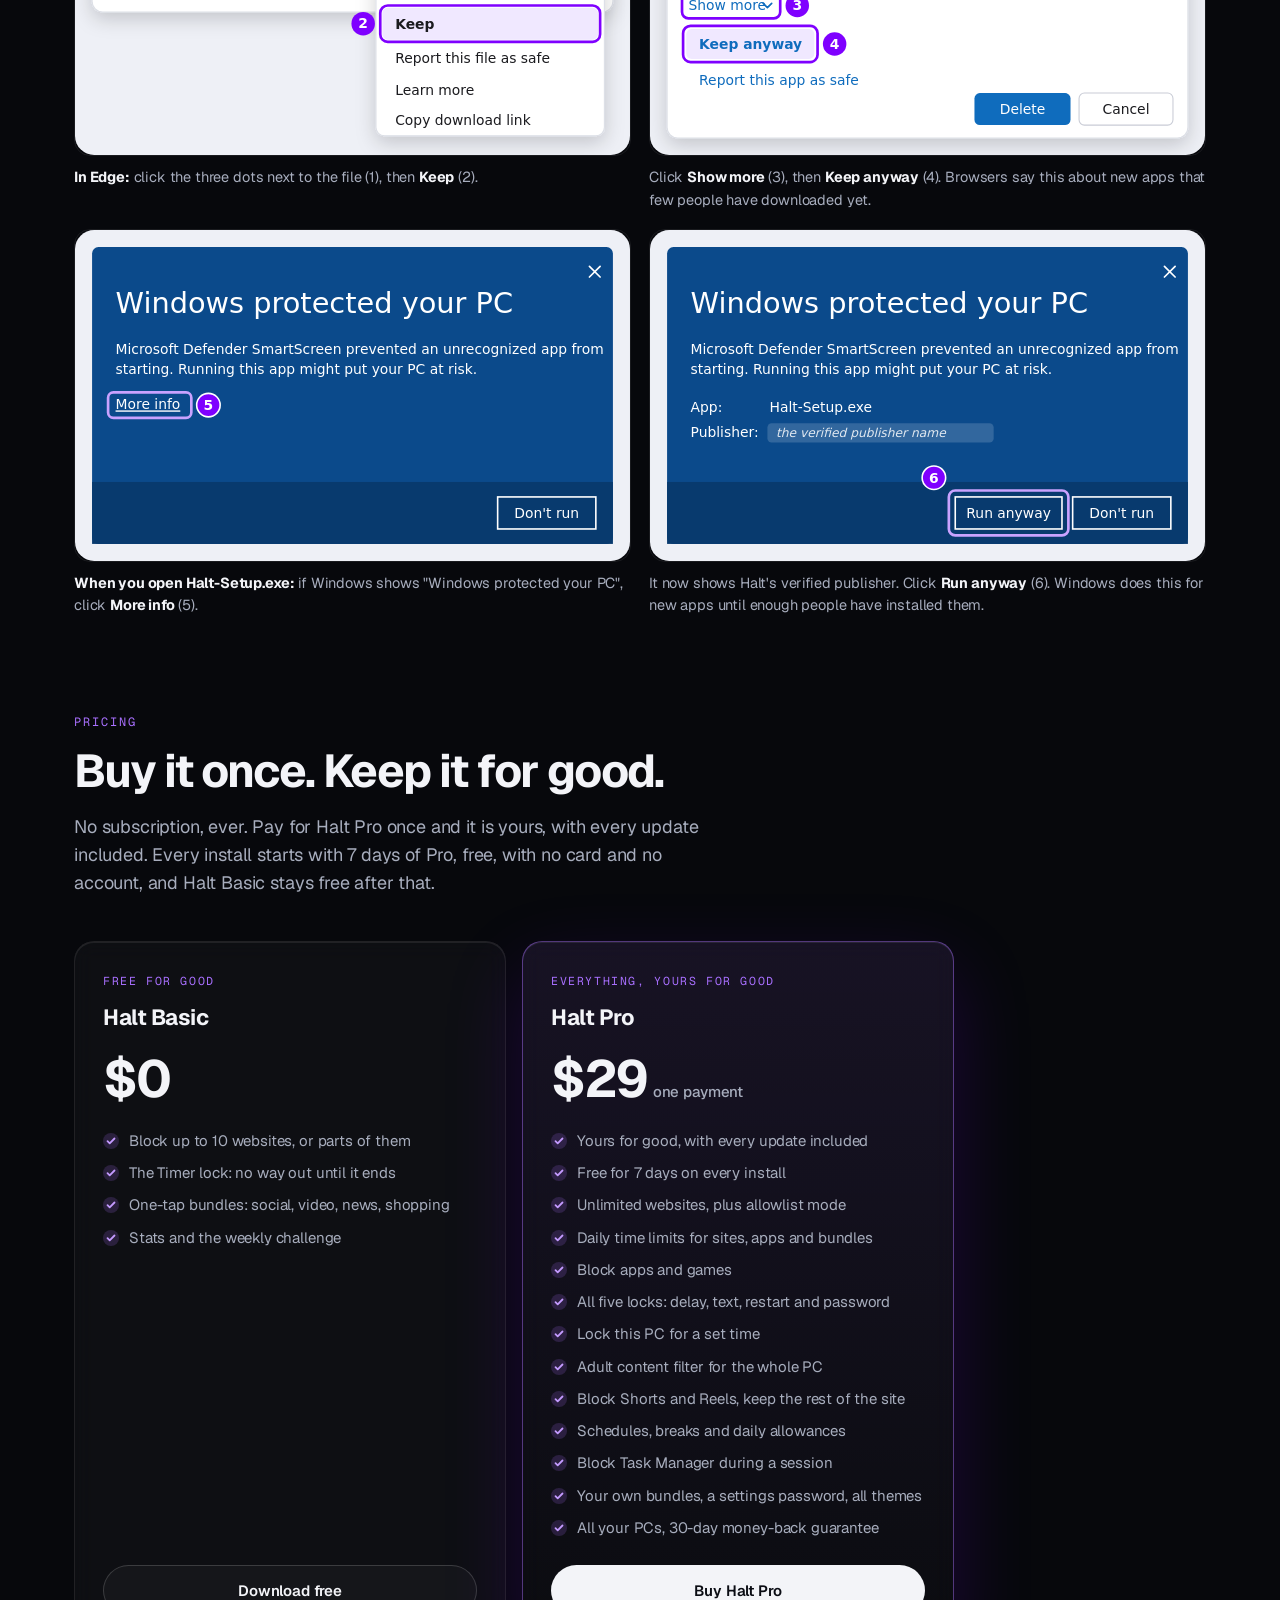
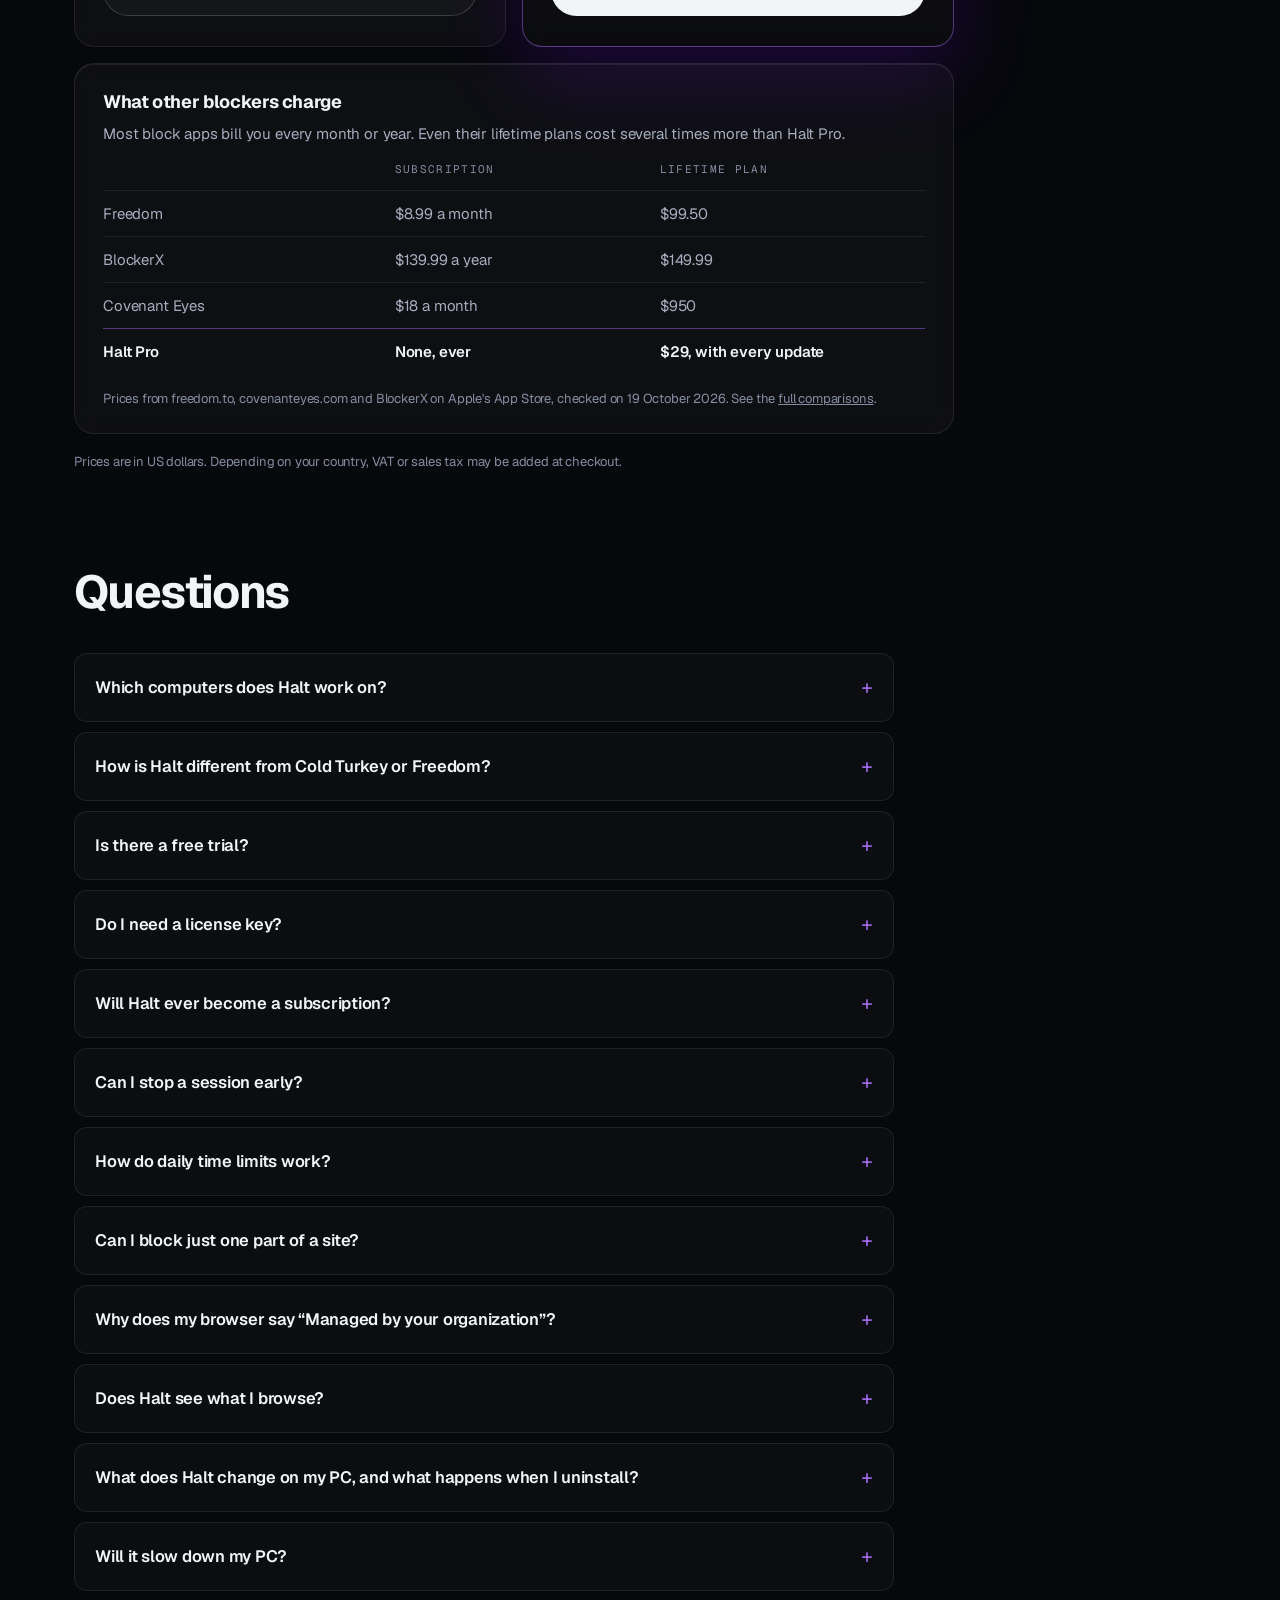
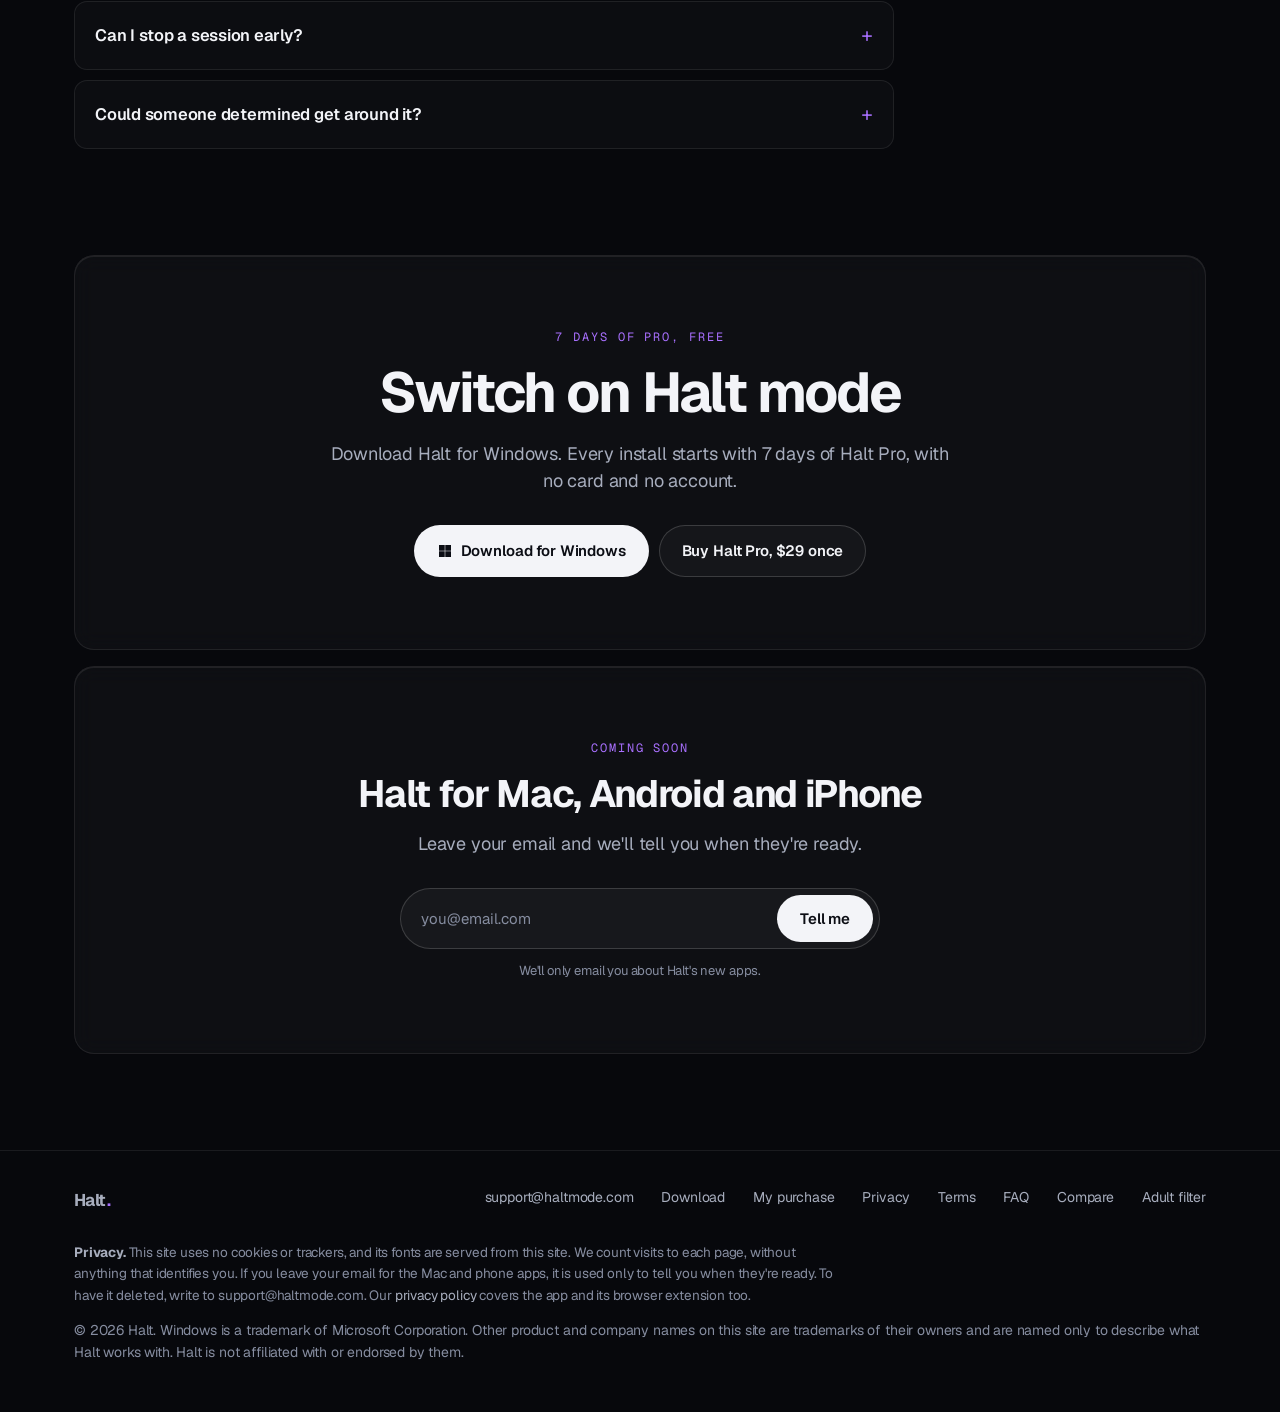
==== commit 0e0ca8e5: "Download: what Halt changes on your PC, next to every download button Co-Authored-By: Claude Opus 5." ====
--- a/index.html
+++ b/index.html
@@ -367,6 +367,12 @@
   .reach{margin-top:18px; padding:22px 24px}
   .reach h3{margin:0 0 6px; font-size:17px; letter-spacing:-.015em}
   .reach p{margin:0; font-size:15px; color:var(--tx-2)}
+  /* what Halt changes on the PC, next to every download button */
+  .changes{margin-top:22px; padding:22px 26px; text-align:left}
+  .changes h3{margin:0 0 10px; font-size:17px; letter-spacing:-.015em}
+  .changes ul{margin:0; padding-left:20px; color:var(--tx-2); font-size:15px; line-height:1.55}
+  .changes li{margin:4px 0}
+  .changes p{margin:10px 0 0; color:var(--tx-3); font-size:14px}
   /* the demo video: a picture with a play button; YouTube loads only when it's pressed */
   .vid{position:relative; margin-top:40px; aspect-ratio:16/9; border-radius:22px; overflow:hidden; background:#07080c; border:1px solid var(--line);
        box-shadow:0 40px 90px rgba(0,0,0,.45), 0 30px 120px rgba(127,0,255,.22)}
@@ -888,6 +894,17 @@
       <h2 class="t reveal">Get Halt for Windows</h2>
       <p class="lead reveal">Free to download. Every install starts with 7 days of Halt Pro, with no card and no account. Halt for Mac and apps for Android and iPhone are coming soon.</p>
       <div class="herobtns reveal"><a class="btn btn-primary" href="https://github.com/SeniorX52/haltmode-site/releases/latest/download/Halt-Setup.exe"><svg class="winlogo" viewBox="0 0 24 24" aria-hidden="true"><path fill="currentColor" d="M3 3h8.6v8.6H3zM12.4 3H21v8.6h-8.6zM3 12.4h8.6V21H3zM12.4 12.4H21V21h-8.6z"/></svg>Download Halt for Windows</a><a class="btn" href="#pricing">Buy Halt Pro, $29 once</a></div>
+      <div class="card changes reveal">
+        <h3>What Halt changes on your PC</h3>
+        <ul>
+          <li>While a focus session runs, Chrome, Edge, Brave and Firefox block your list through their own policy settings, so they say they are "managed by your organization". Nothing is blocked until you choose what to block.</li>
+          <li>Halt's browser extension is added only if you agree to it in the app.</li>
+          <li>A small Windows service keeps a running session's blocks in place, also after a restart.</li>
+          <li>While a session runs, or the adult filter is on, Halt can't be uninstalled. Any other time, Settings &gt; Apps removes it completely.</li>
+          <li>Only if you turn them on: the adult filter changes your DNS, and the Task Manager guard turns off Task Manager during a session.</li>
+        </ul>
+        <p>Uninstalling Halt puts all of it back.</p>
+      </div>
       <ol class="dlsteps reveal">
         <li class="card"><b>Open Halt-Setup.exe</b> from your downloads and follow the steps. Halt installs a small Windows service, which keeps your blocks in place.</li>
         <li class="card"><b>If Windows warns you.</b> Edge or Windows may hold back a new app until enough people have installed it. Halt is code-signed, so Windows shows who published it. The pictures below show where to click.</li>
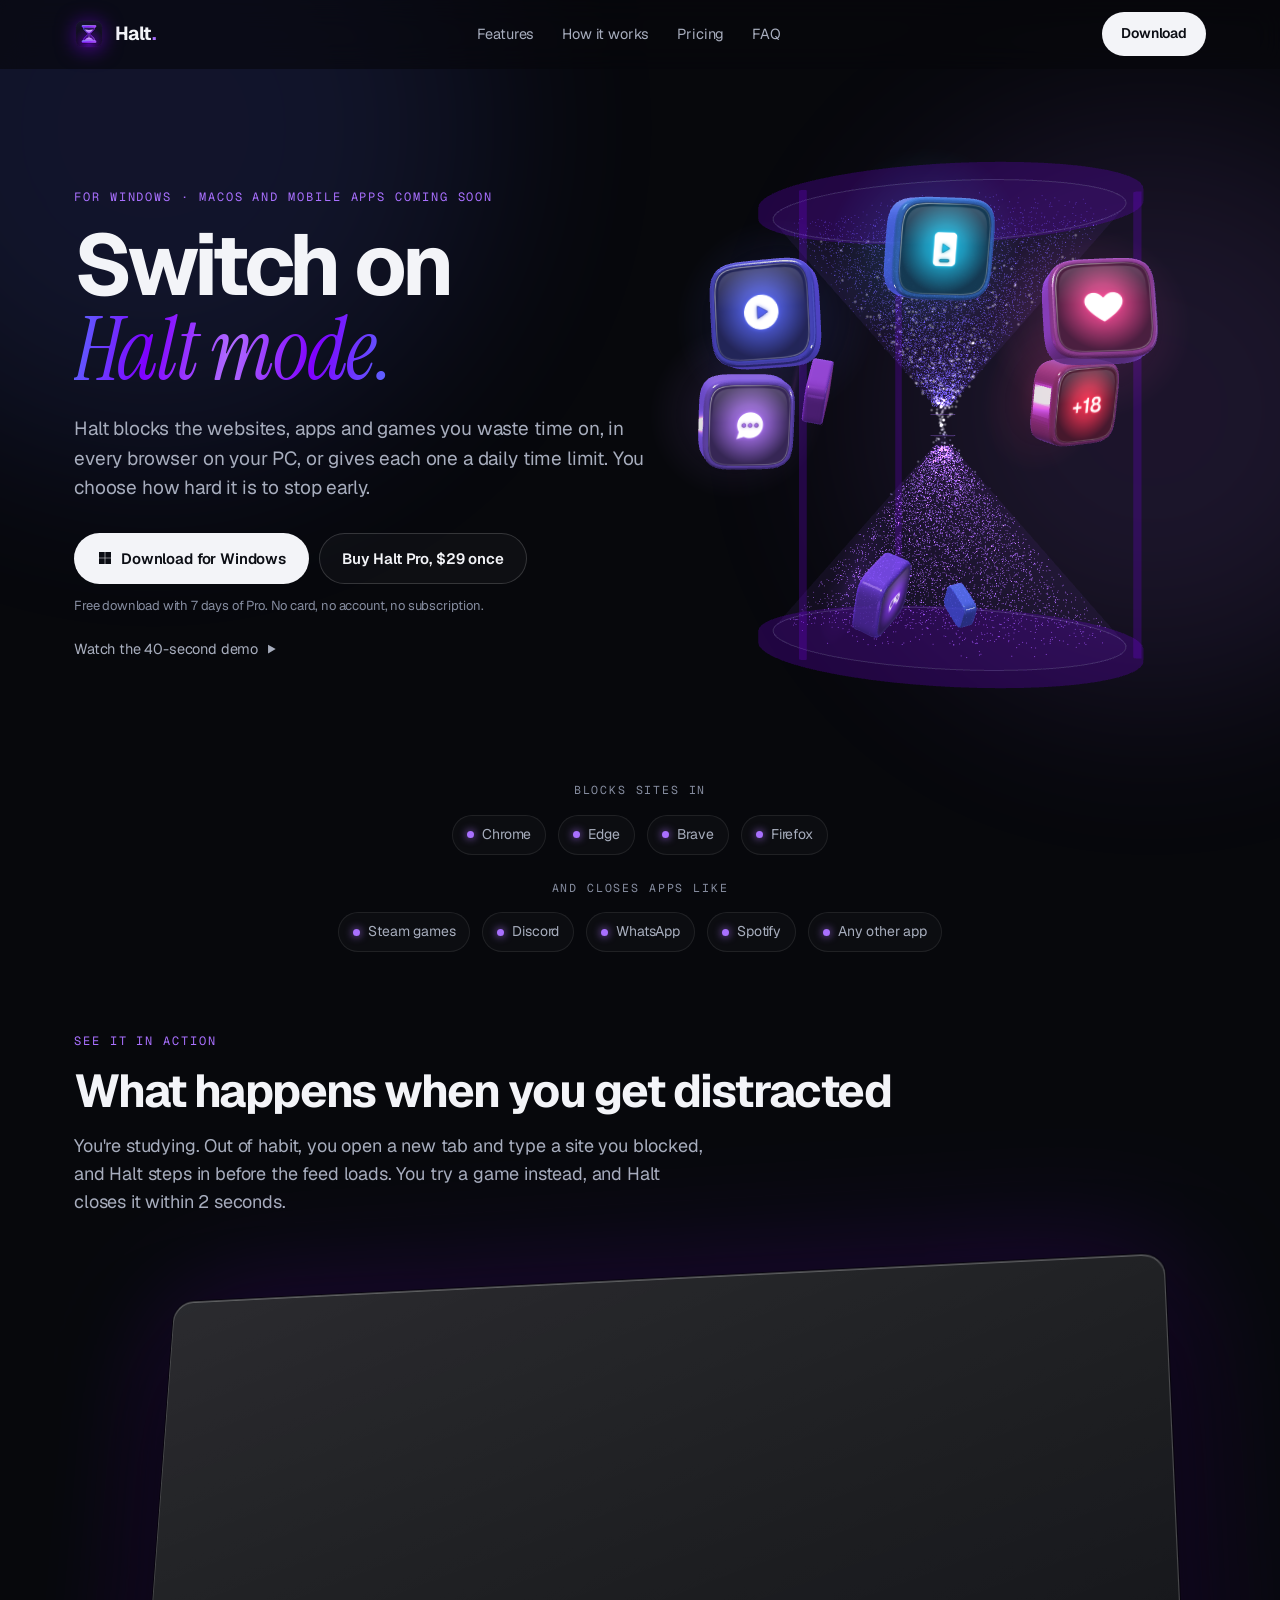
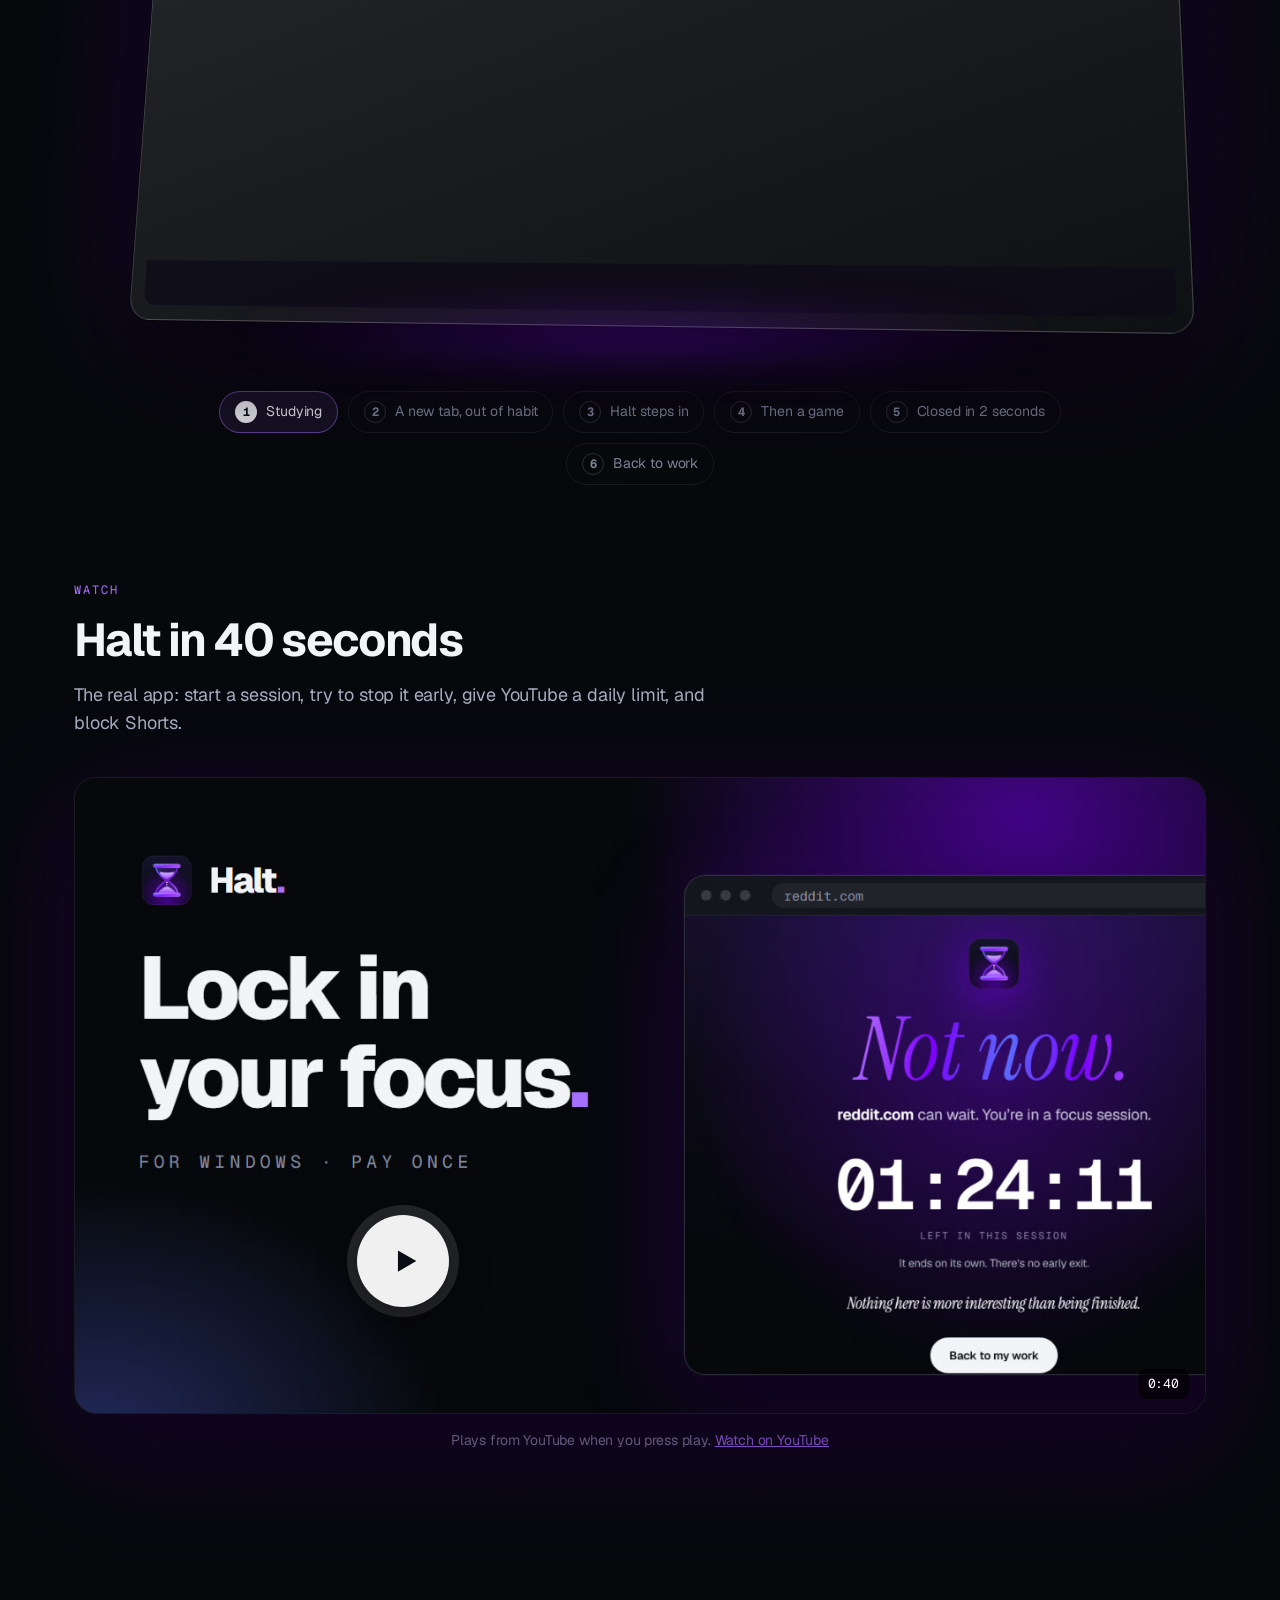
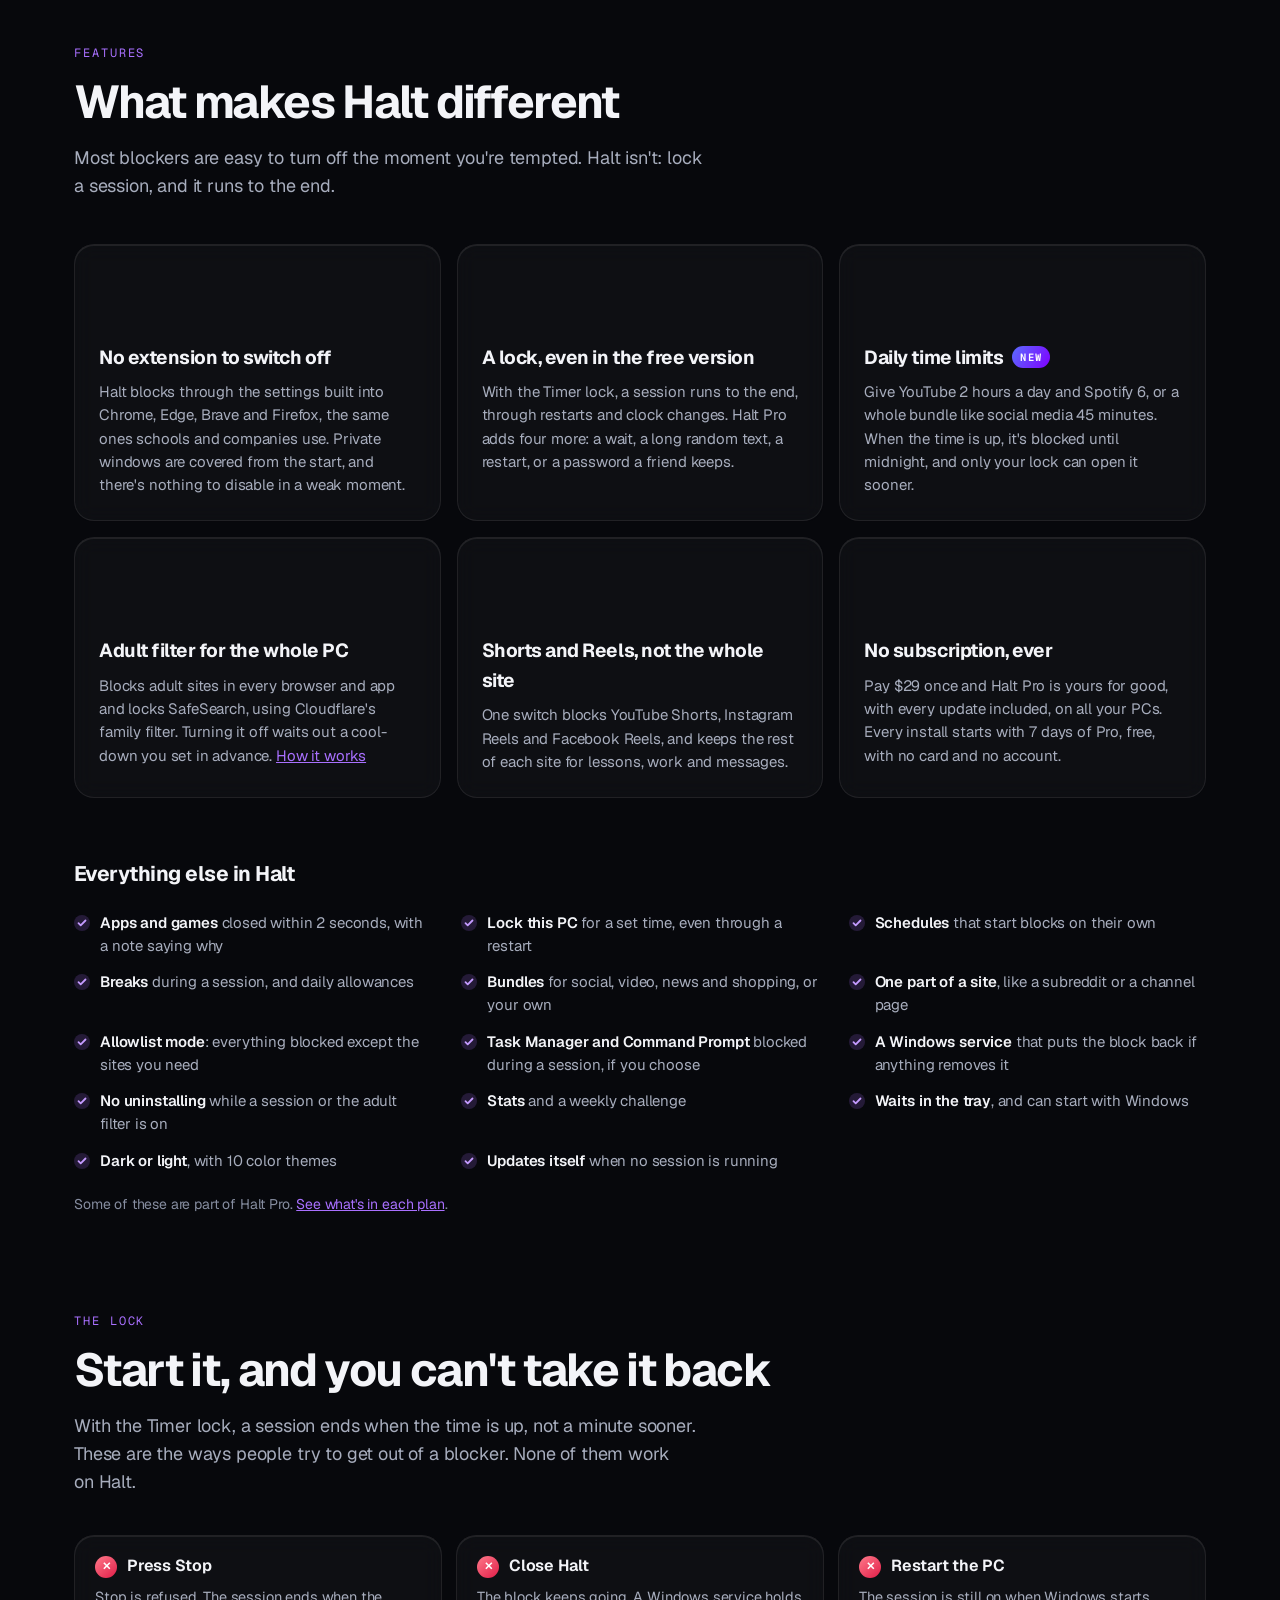
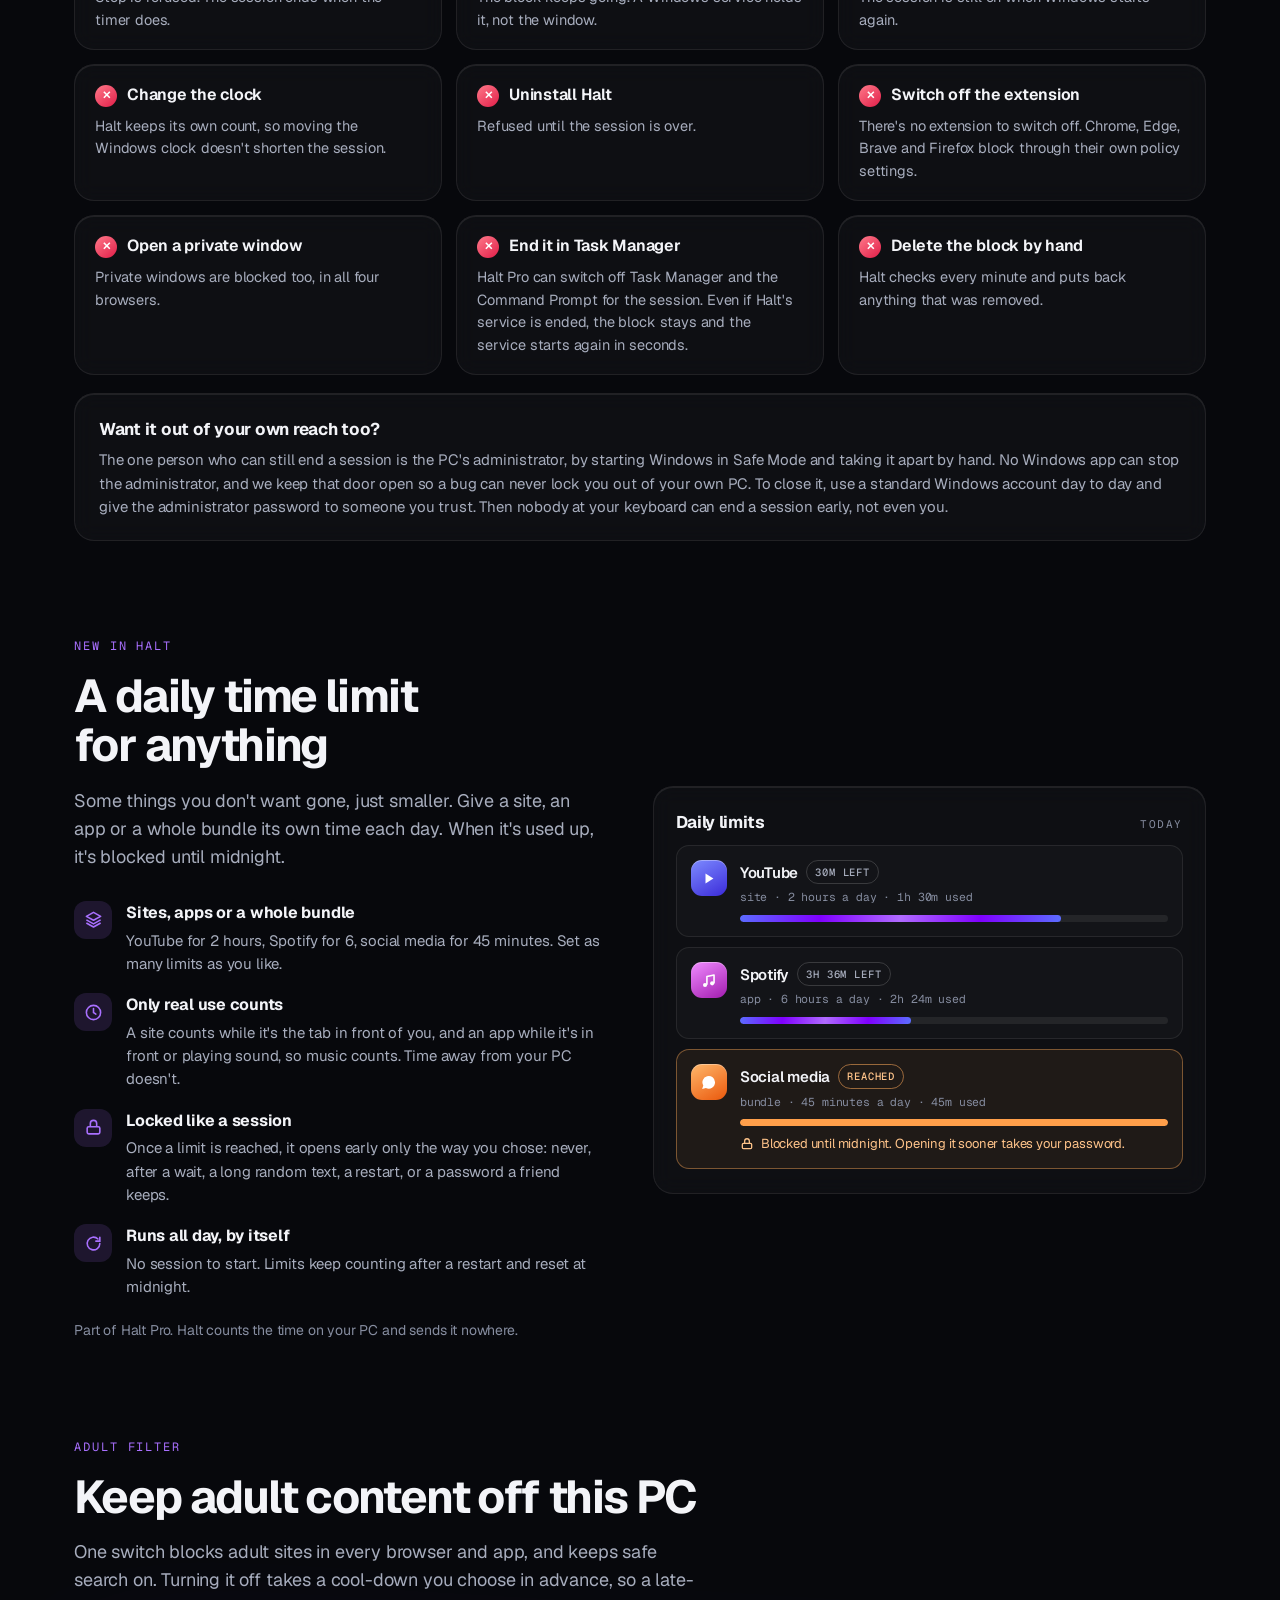
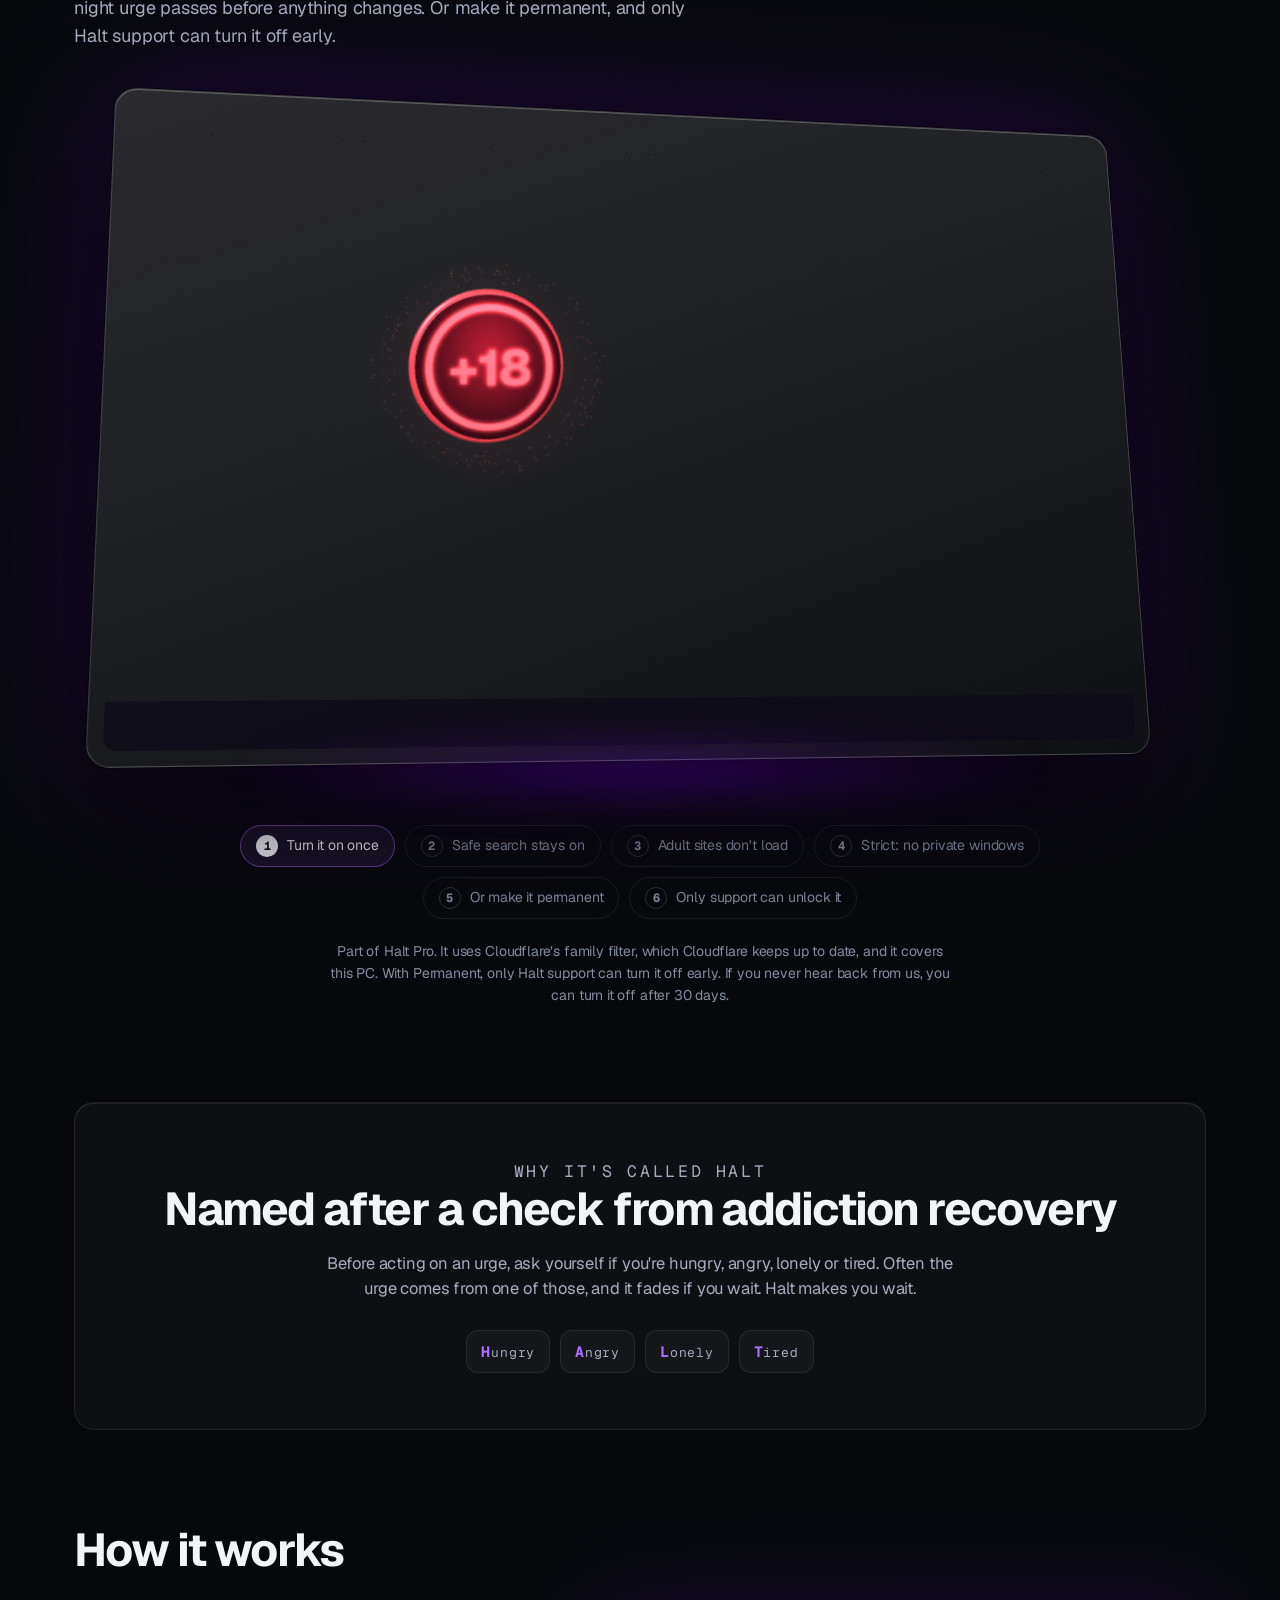
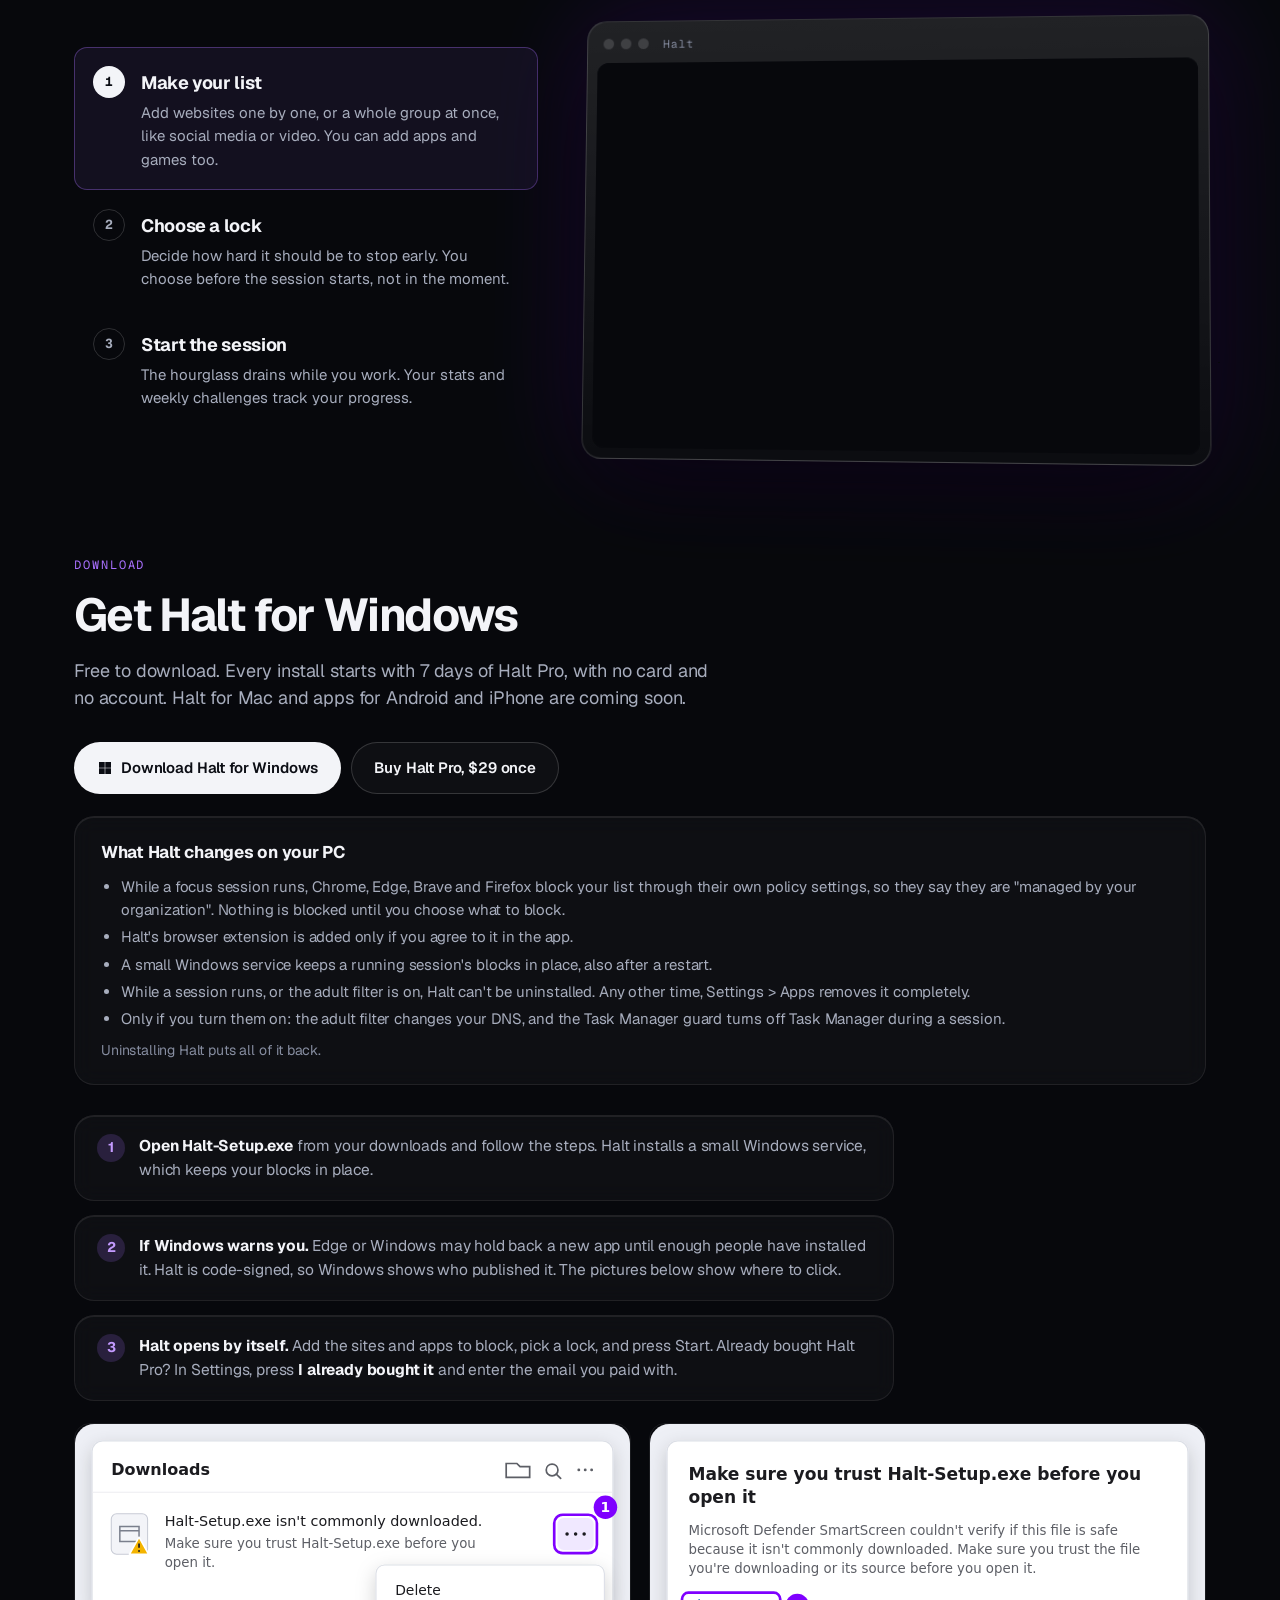
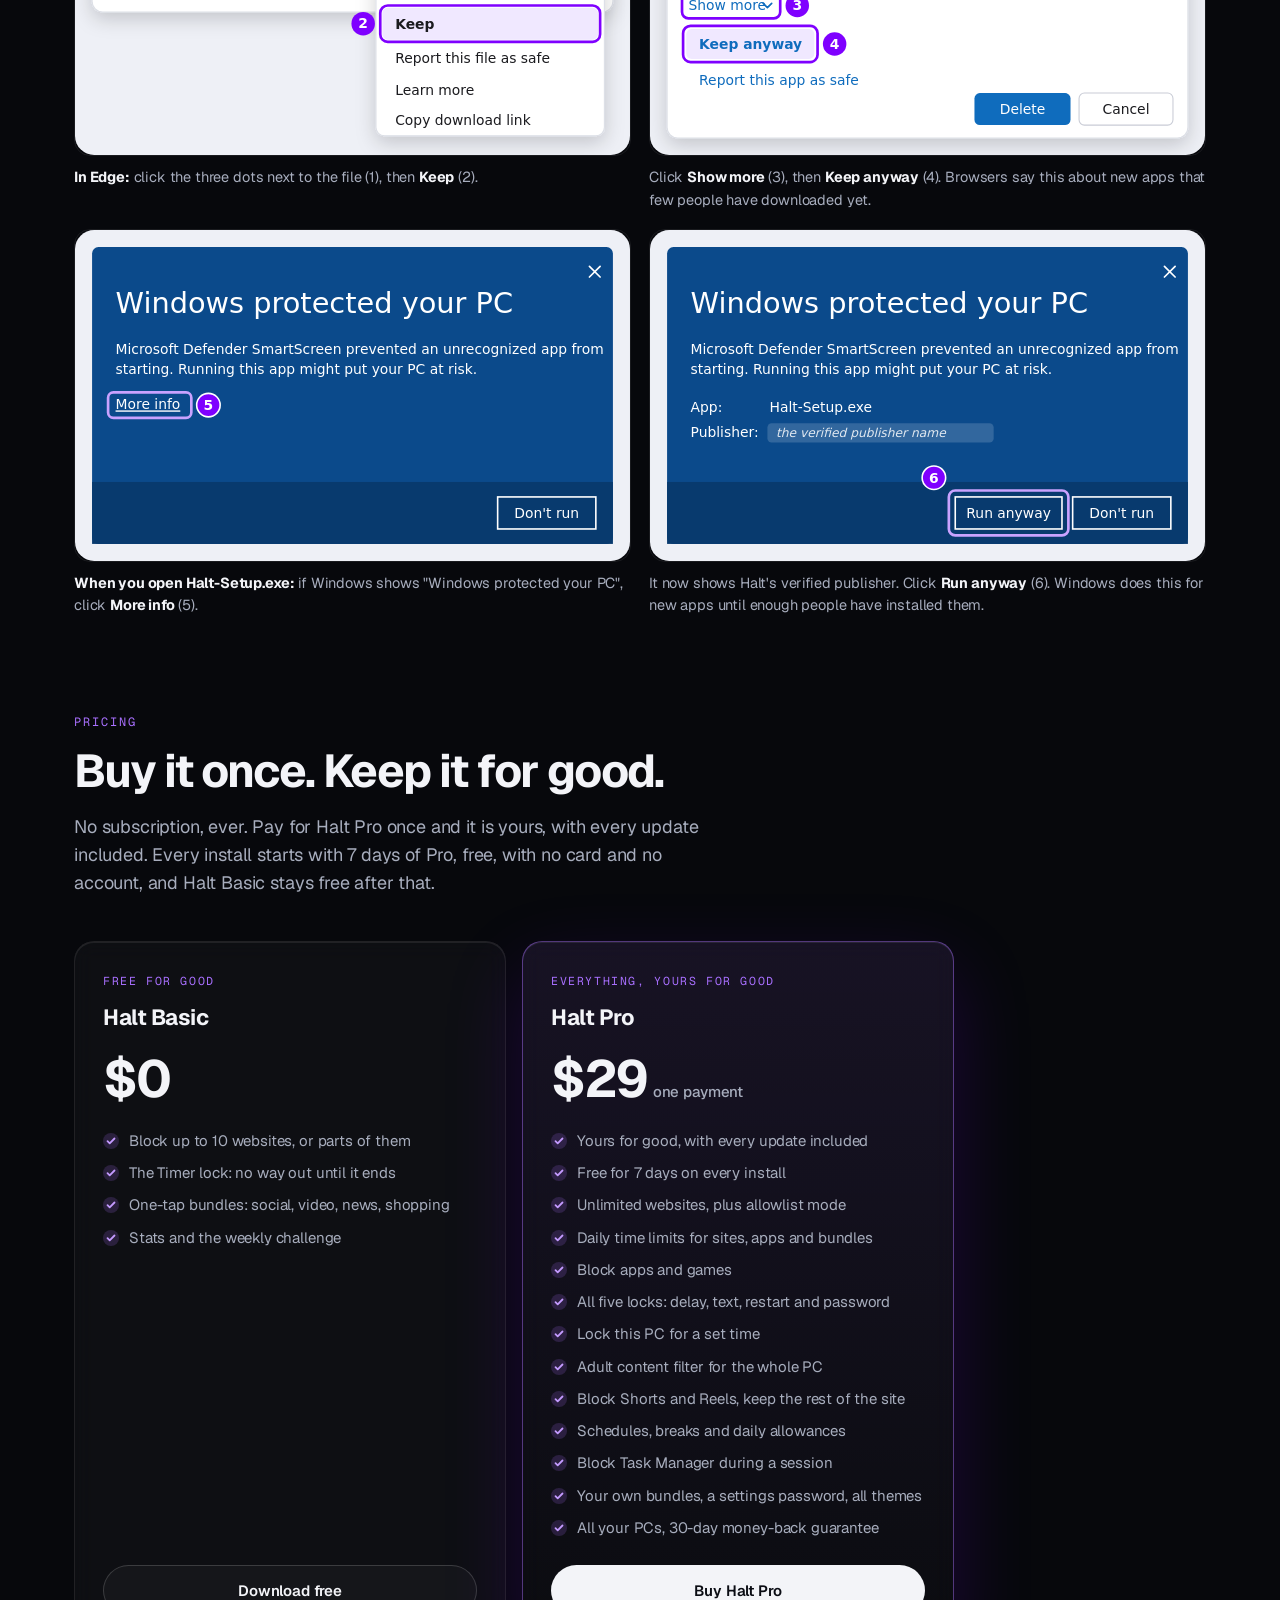
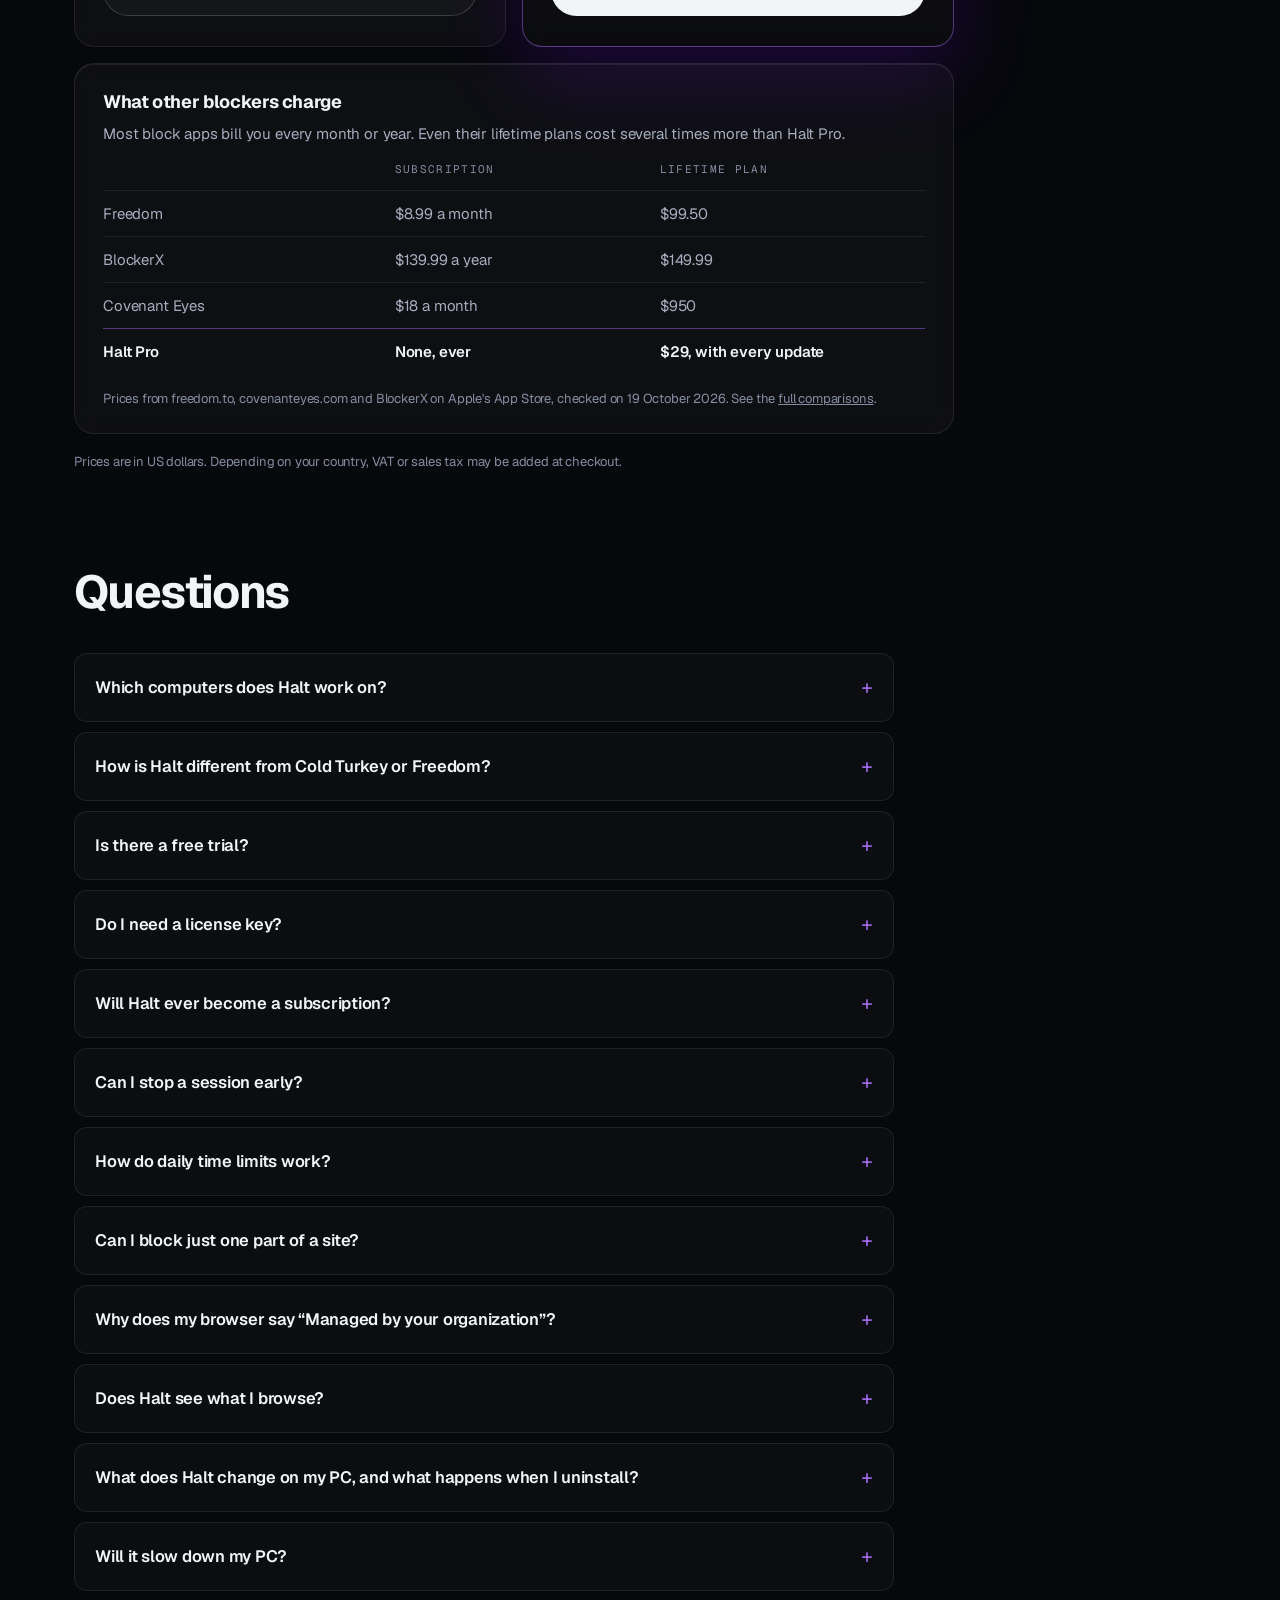
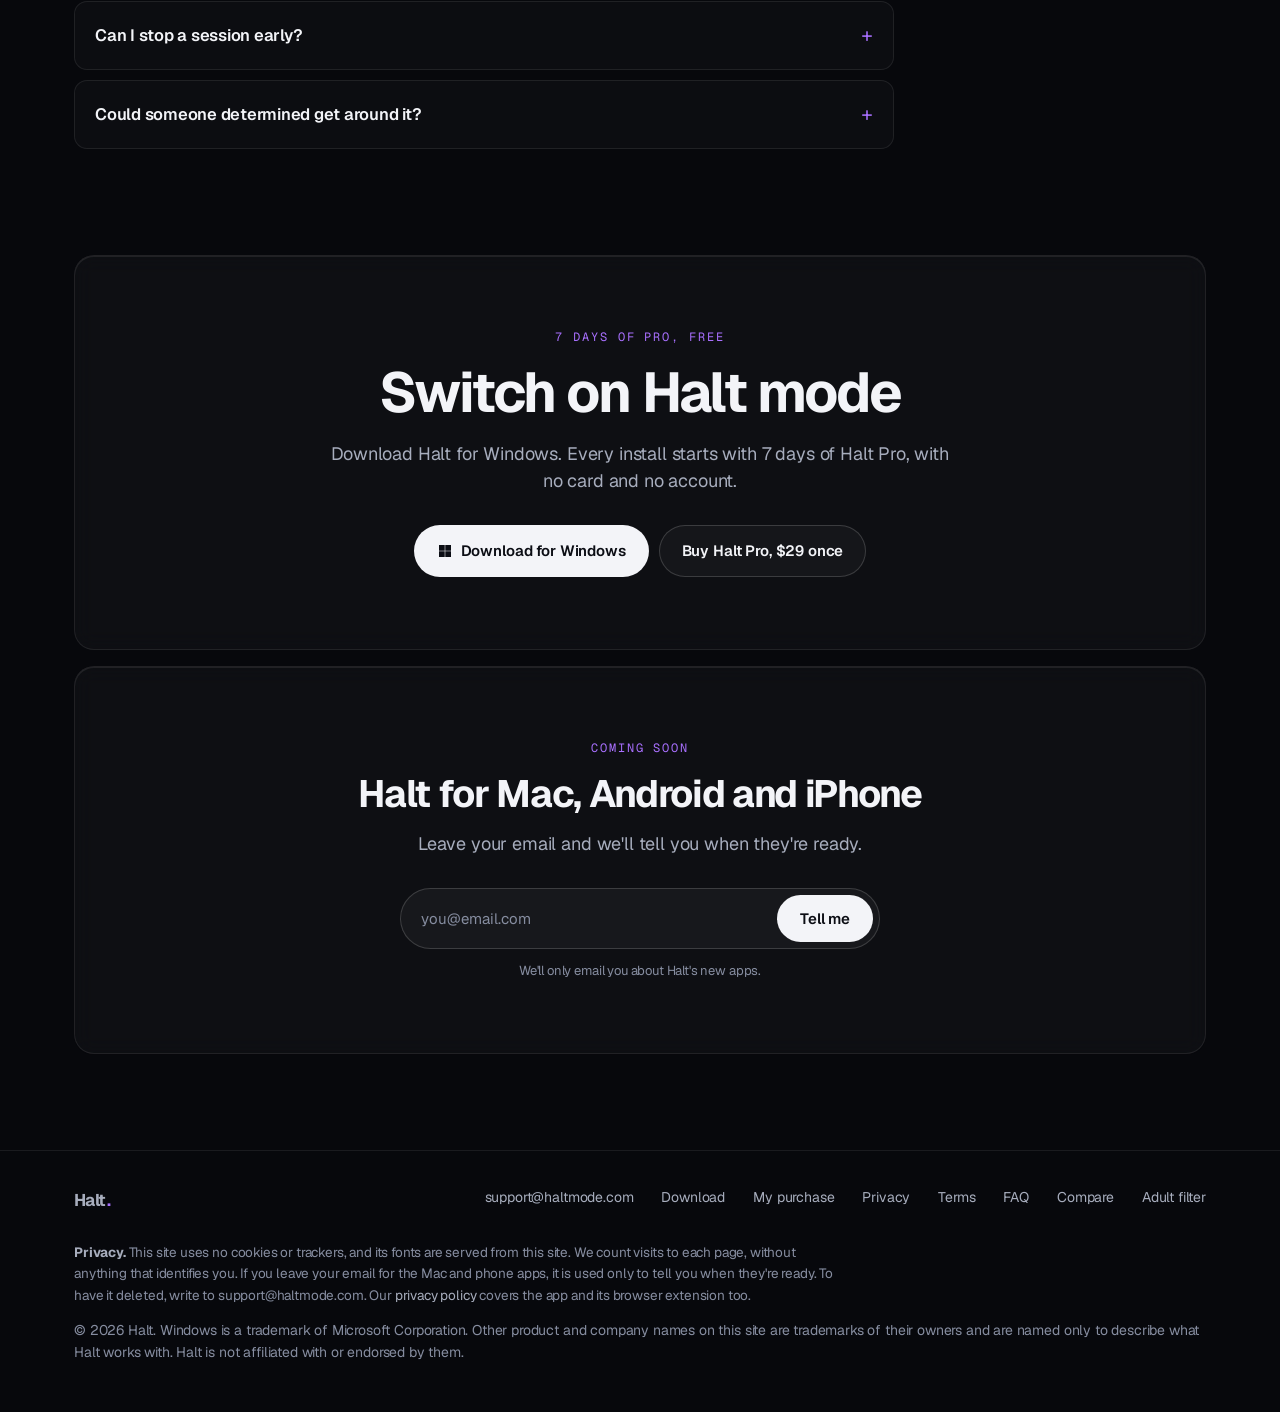
==== commit 57565540: "Video: upload date with time and time zone (Search Console) Co-Authored-By: Claude Opus 5.5 <noreply" ====
--- a/index.html
+++ b/index.html
@@ -25,7 +25,7 @@
   "offers":[{"@type":"Offer","name":"Halt Basic","price":"0","priceCurrency":"USD","description":"Free for good: up to 10 websites with the Timer lock, bundles and stats."},{"@type":"Offer","name":"Halt Pro","price":"29","priceCurrency":"USD","description":"One payment, no subscription. Yours for good, with every update included, on all your PCs, with a 30-day money-back guarantee. Every install starts with 7 days of Halt Pro, free."}],
   "publisher":{"@id":"https://haltmode.com/#org"}},
  {"@type":"VideoObject","@id":"https://haltmode.com/#video","name":"Halt in 40 seconds","description":"The real Halt app for Windows: start a focus session, try to stop it early with the Timer lock, give YouTube a daily limit, block YouTube Shorts, and turn on the adult filter.",
-  "thumbnailUrl":"https://haltmode.com/assets/video/demo-poster.jpg","uploadDate":"2026-10-29","duration":"PT40S",
+  "thumbnailUrl":"https://haltmode.com/assets/video/demo-poster.jpg","uploadDate":"2026-10-28T20:34:18-07:00","duration":"PT40S",
   "contentUrl":"https://www.youtube.com/watch?v=dLh6RvI-_Ho","embedUrl":"https://www.youtube-nocookie.com/embed/dLh6RvI-_Ho","publisher":{"@id":"https://haltmode.com/#org"}}
 ]}
 </script>
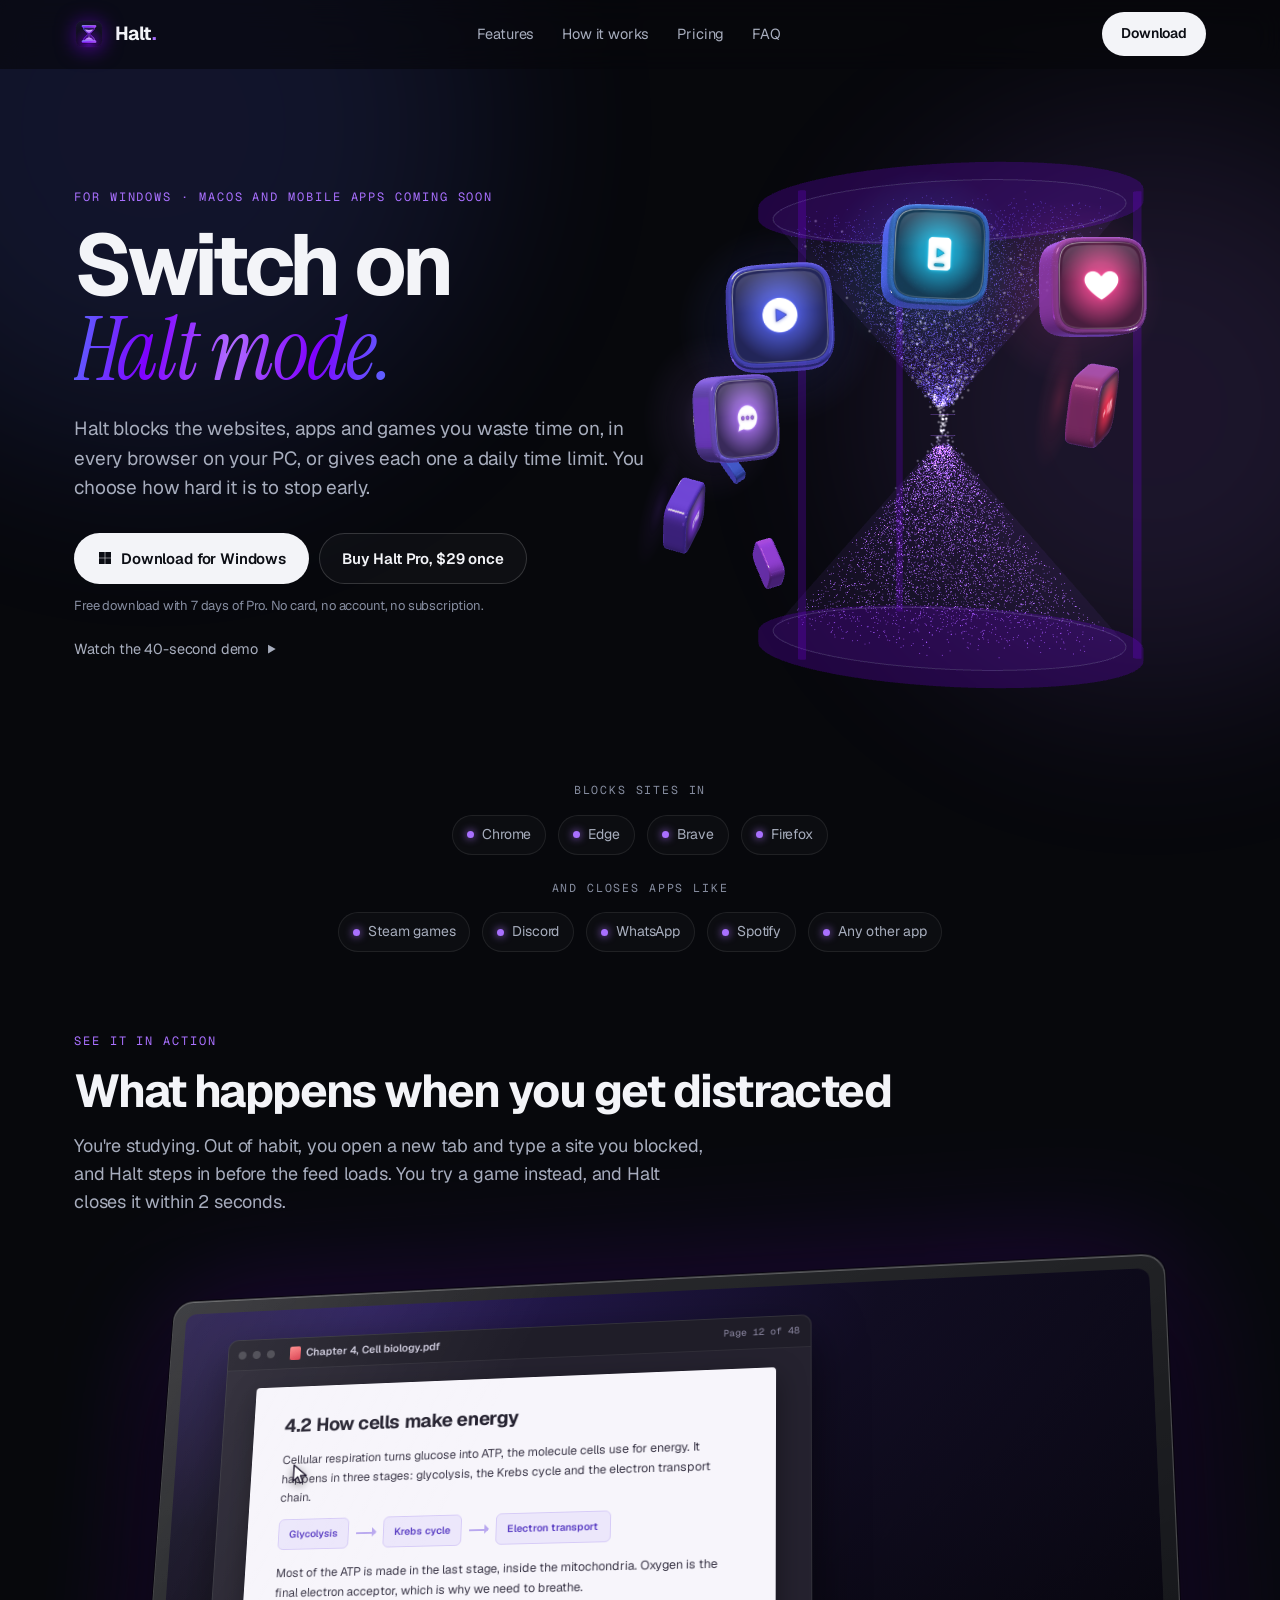
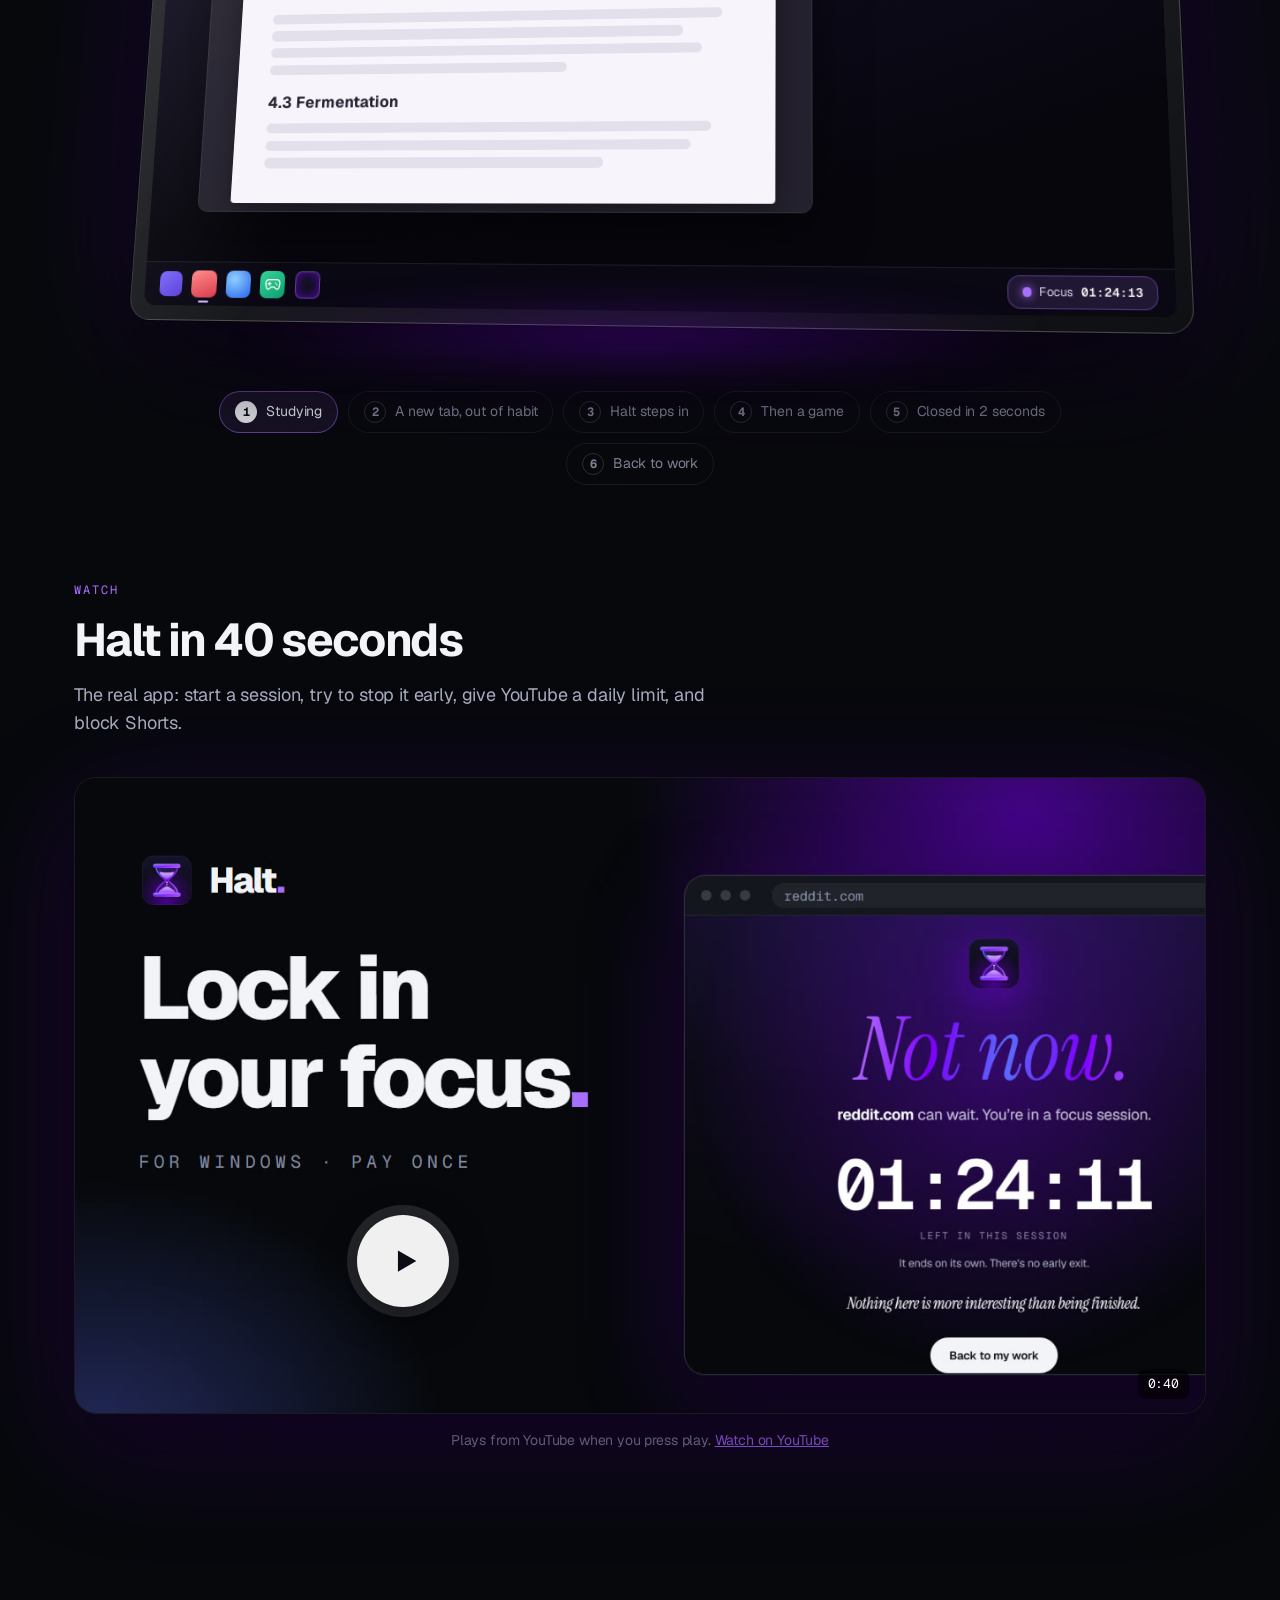
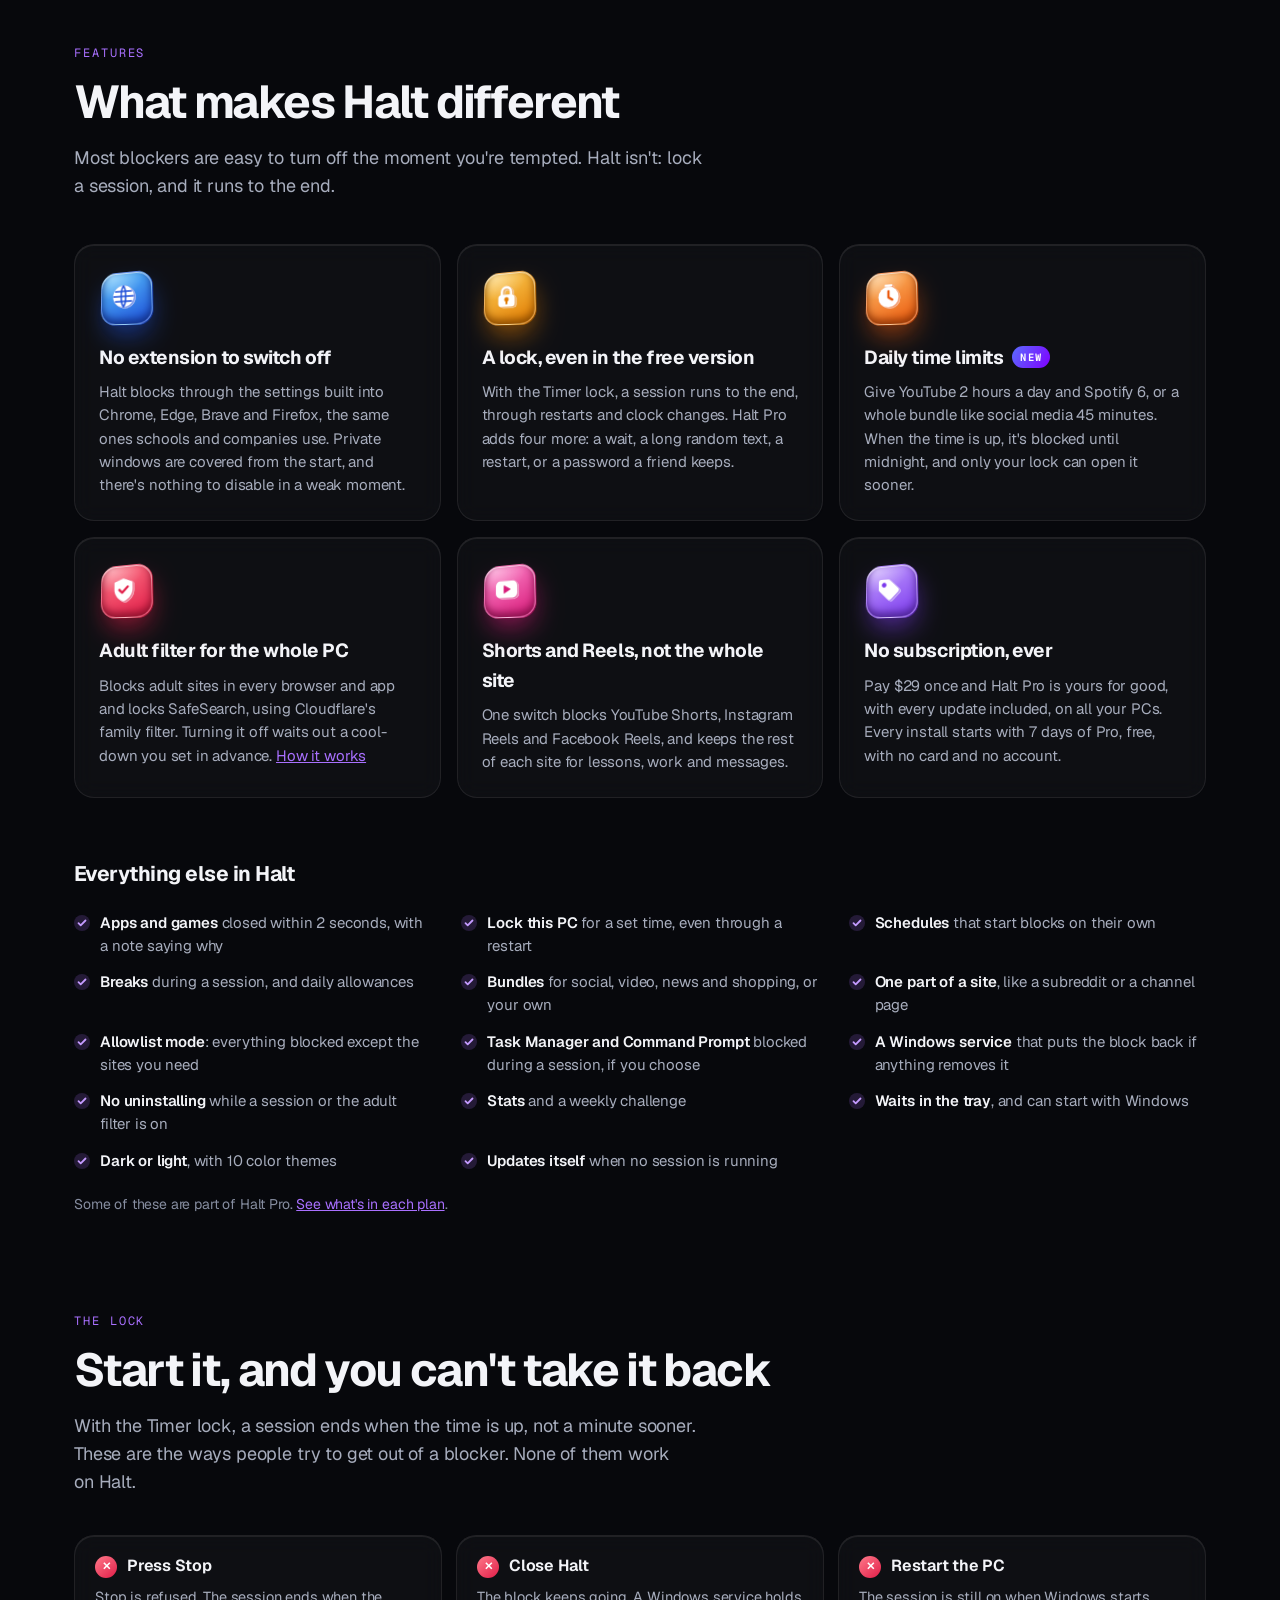
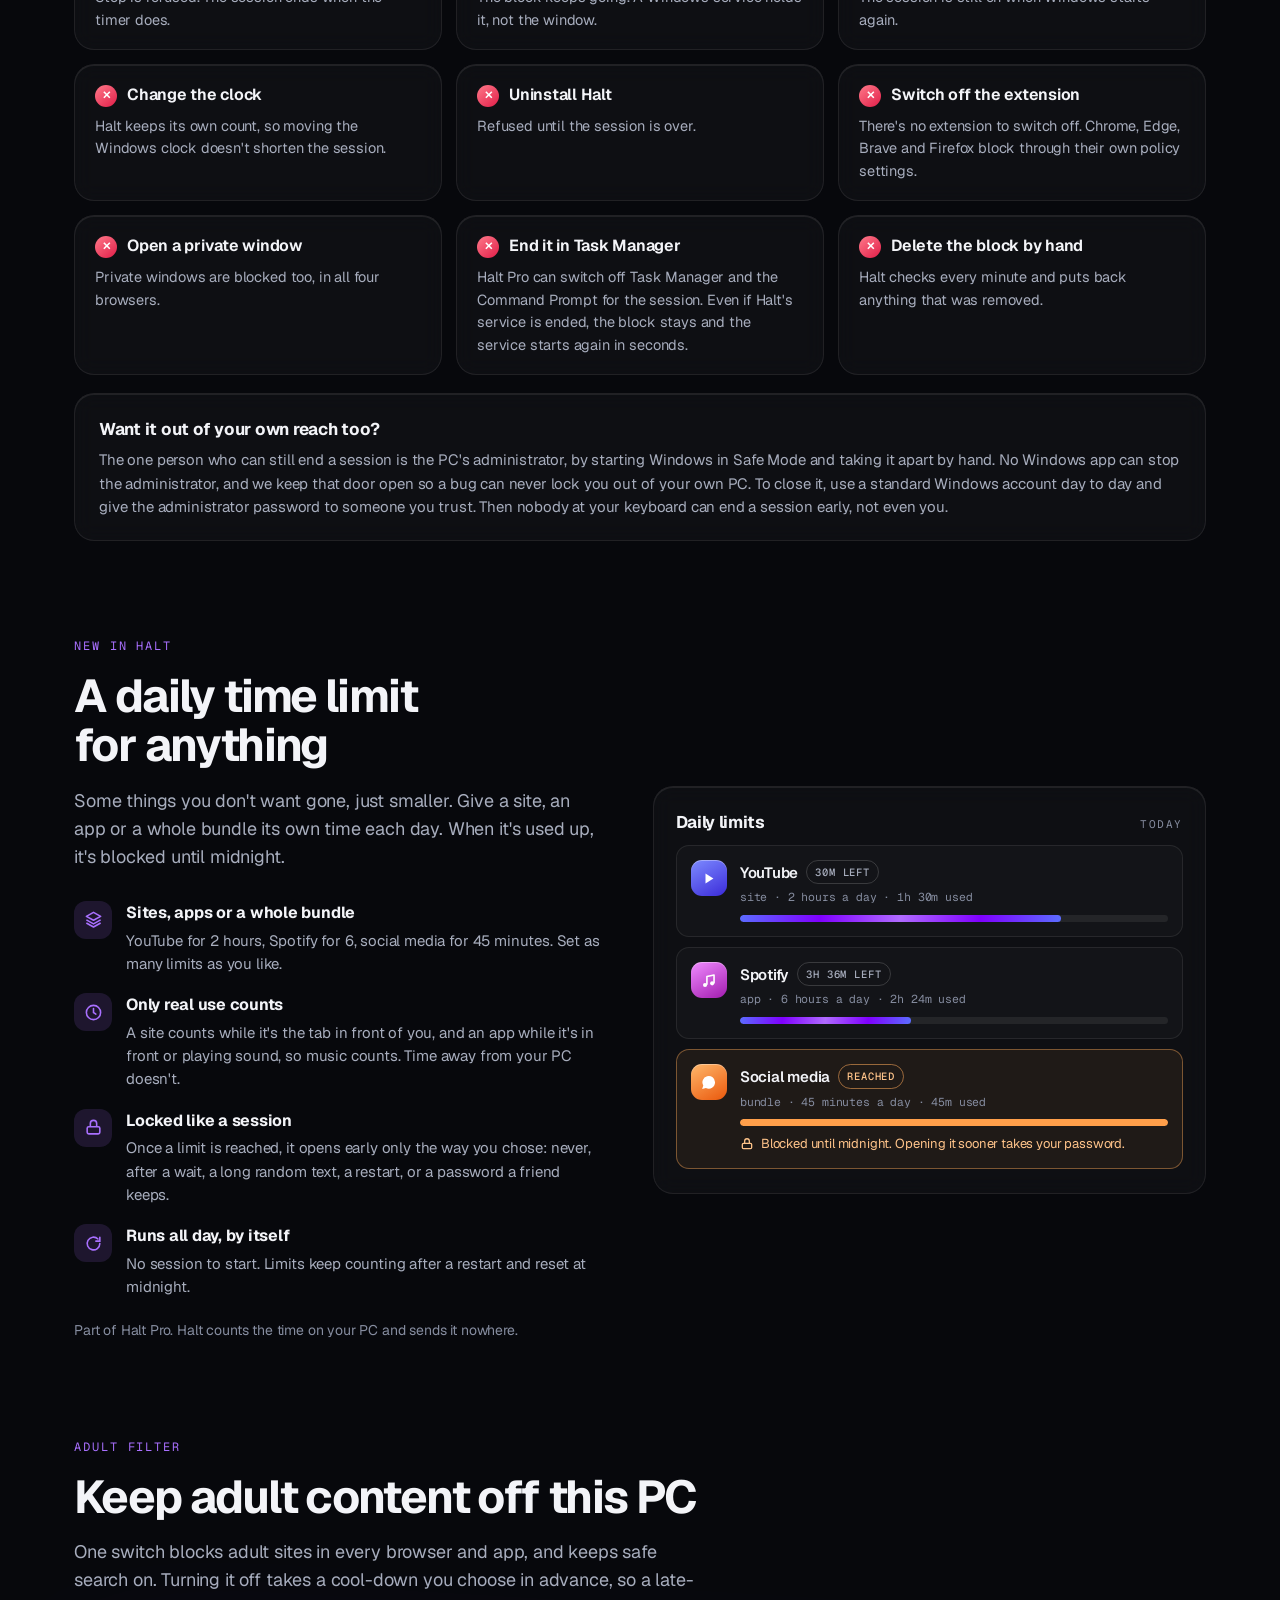
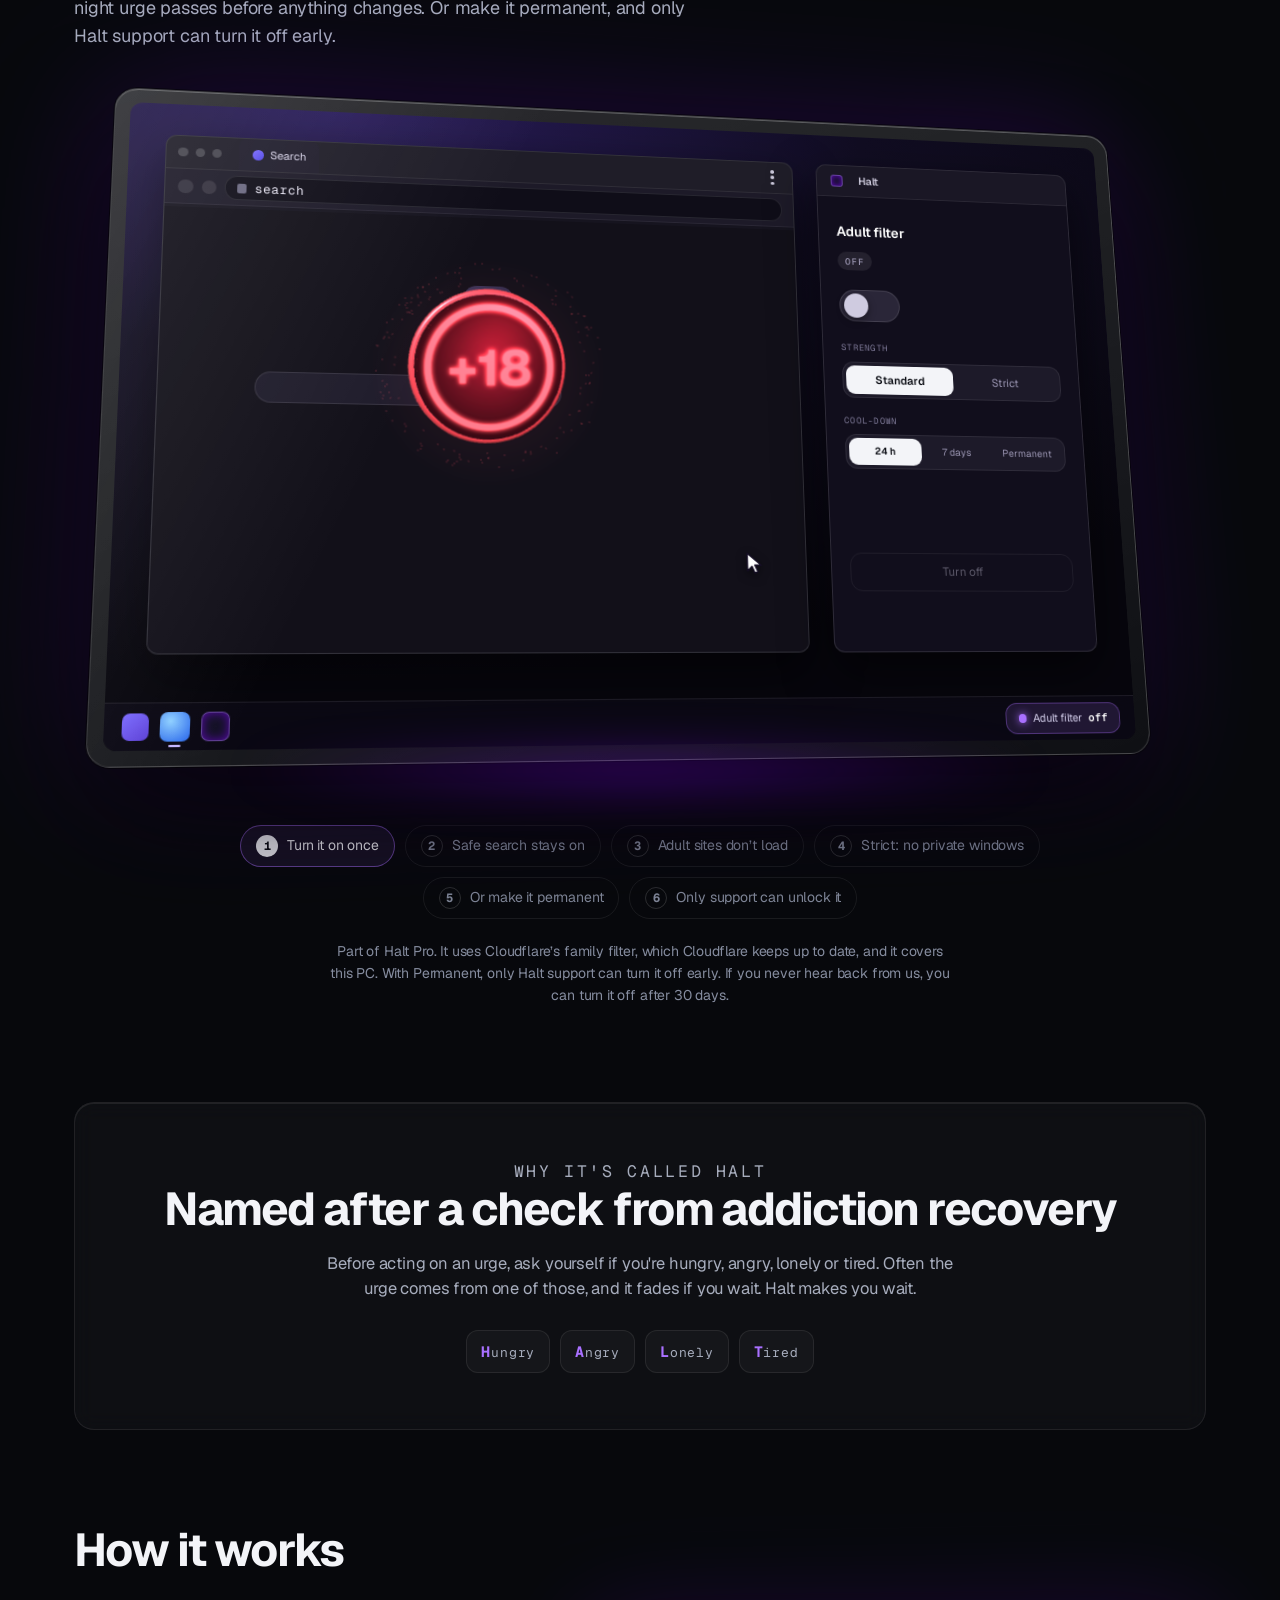
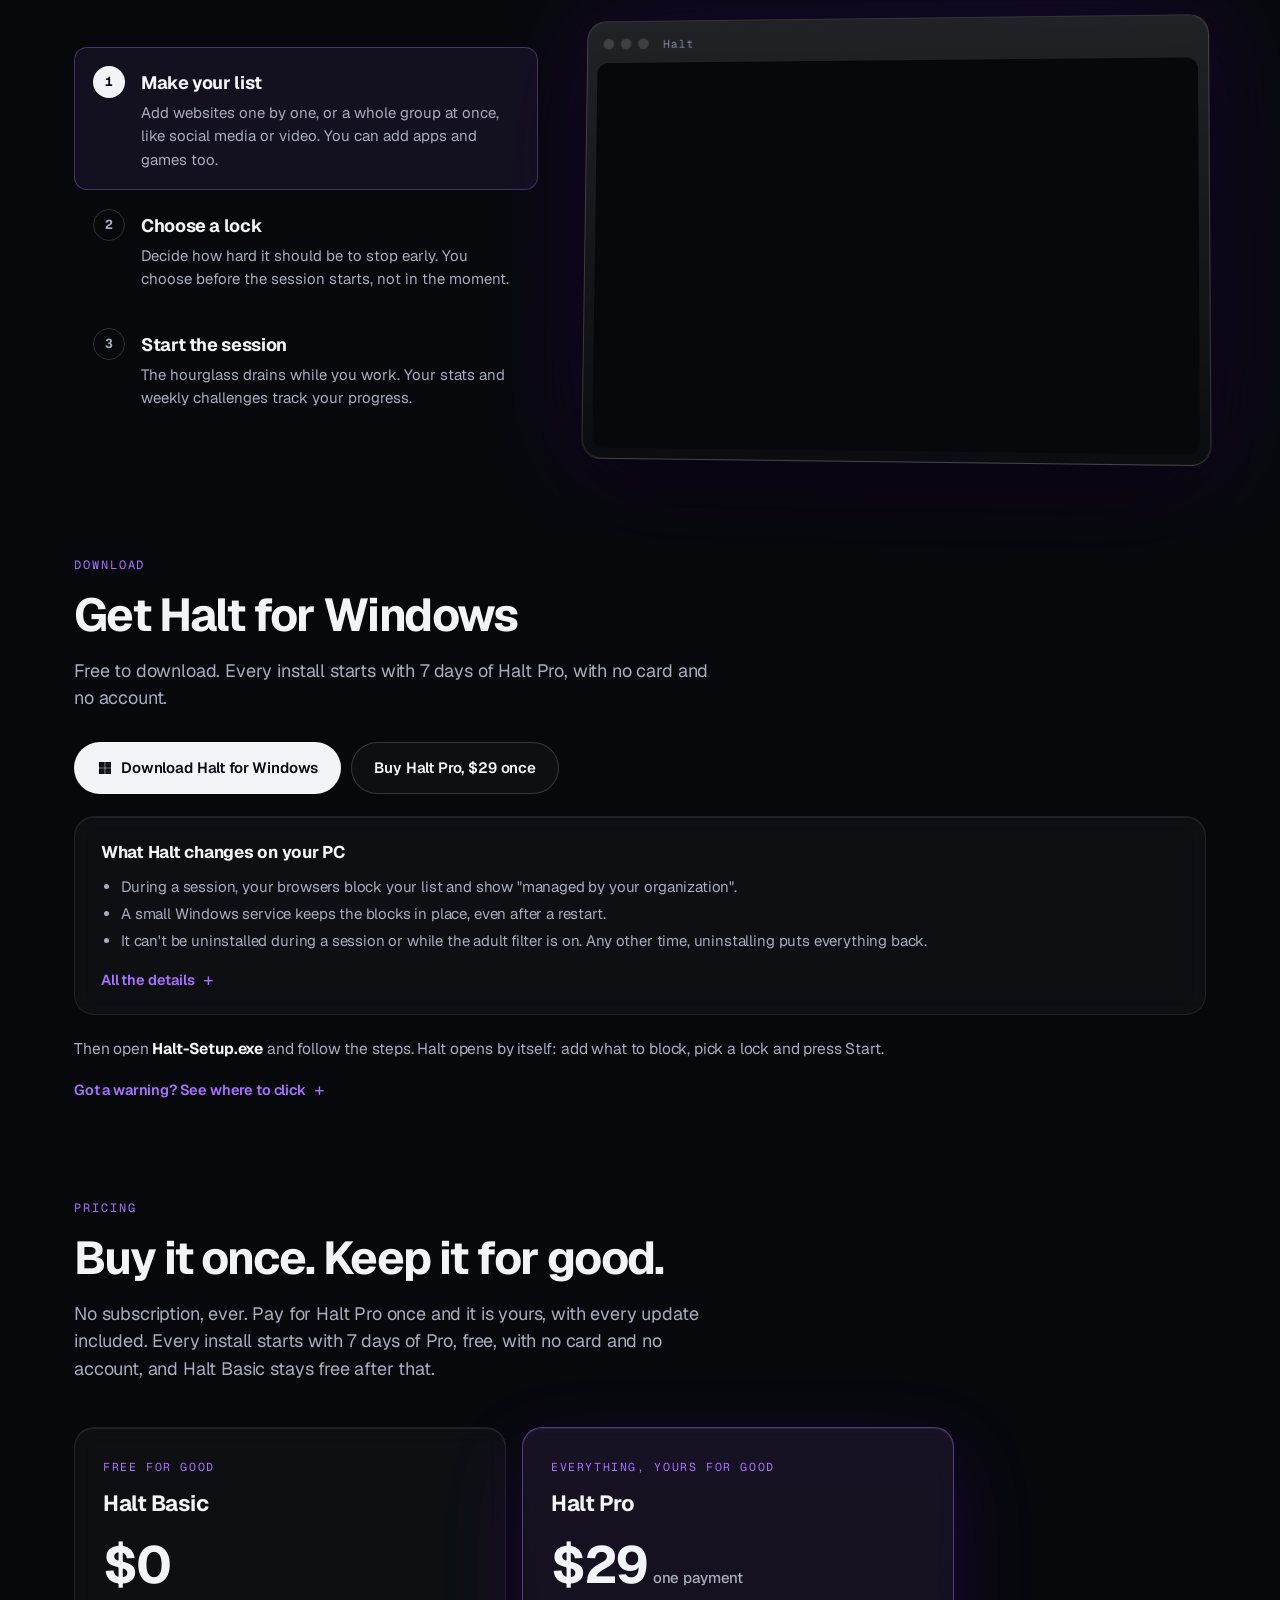
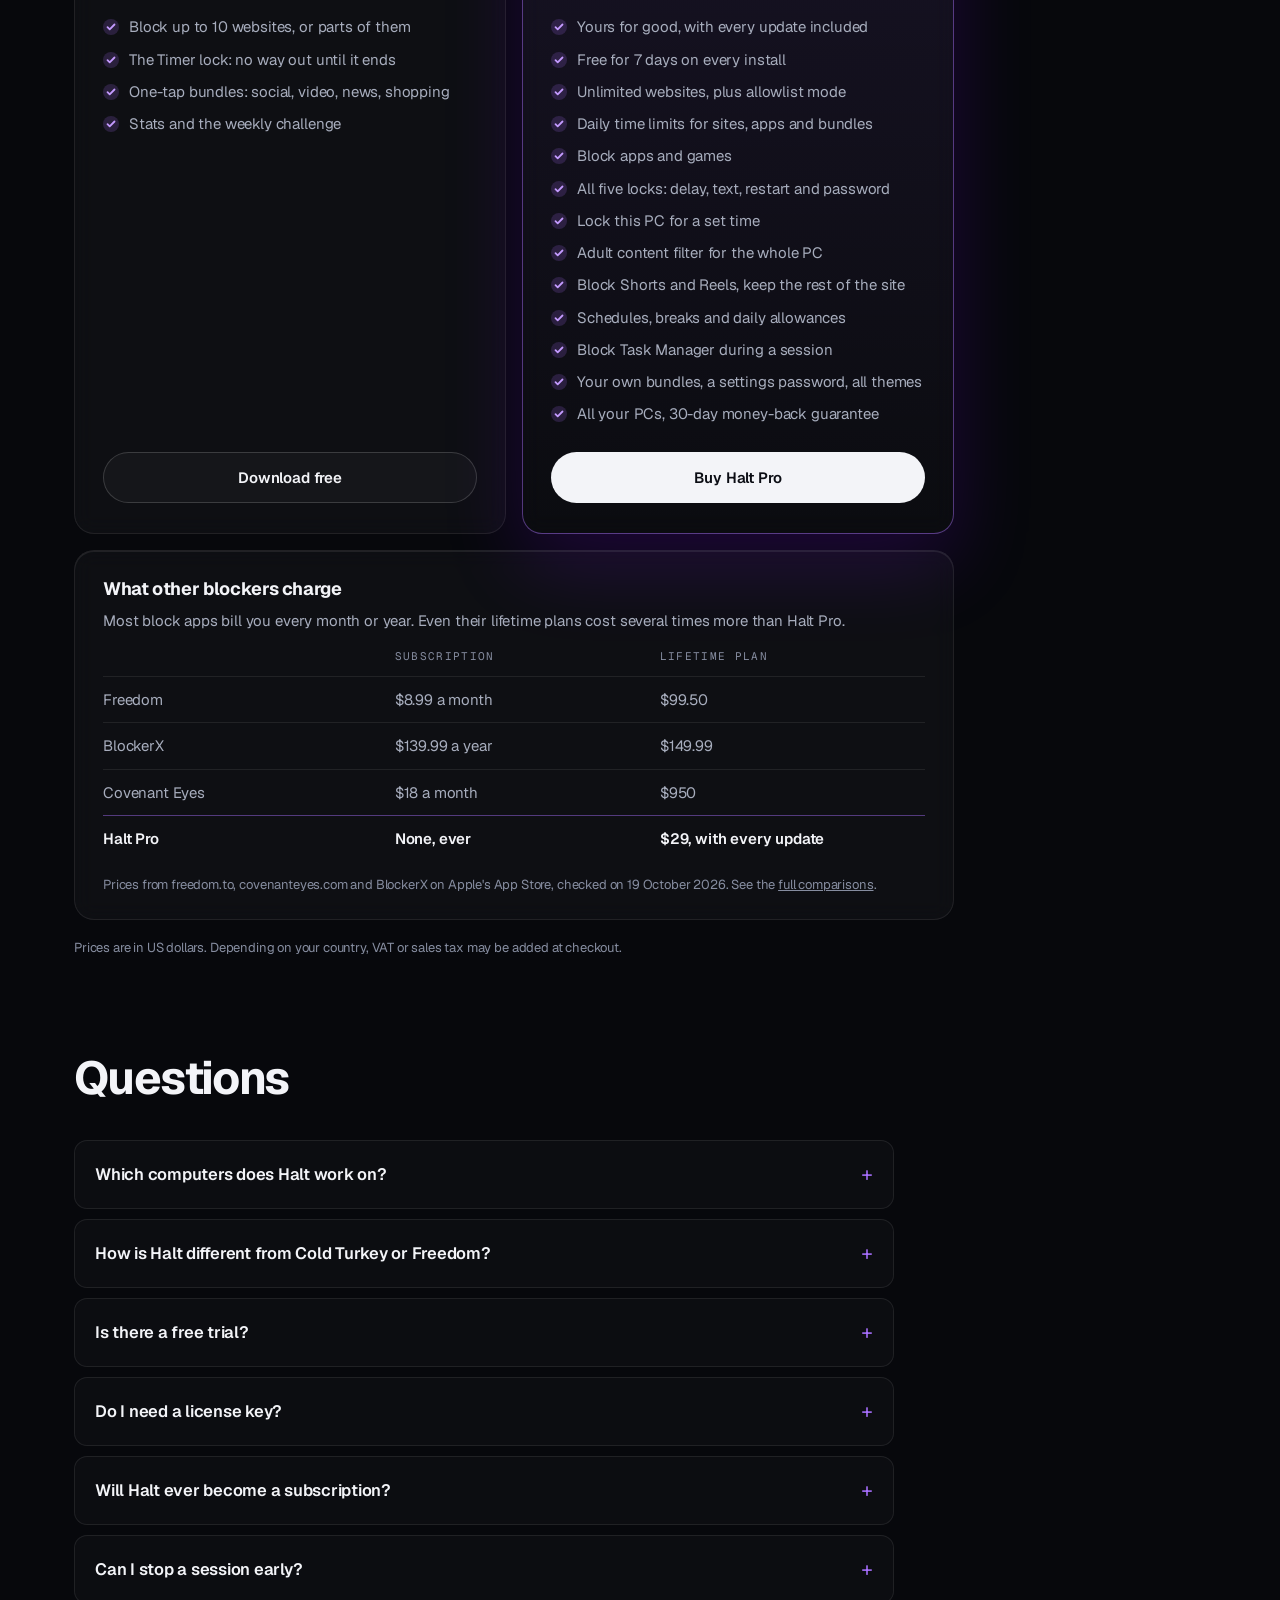
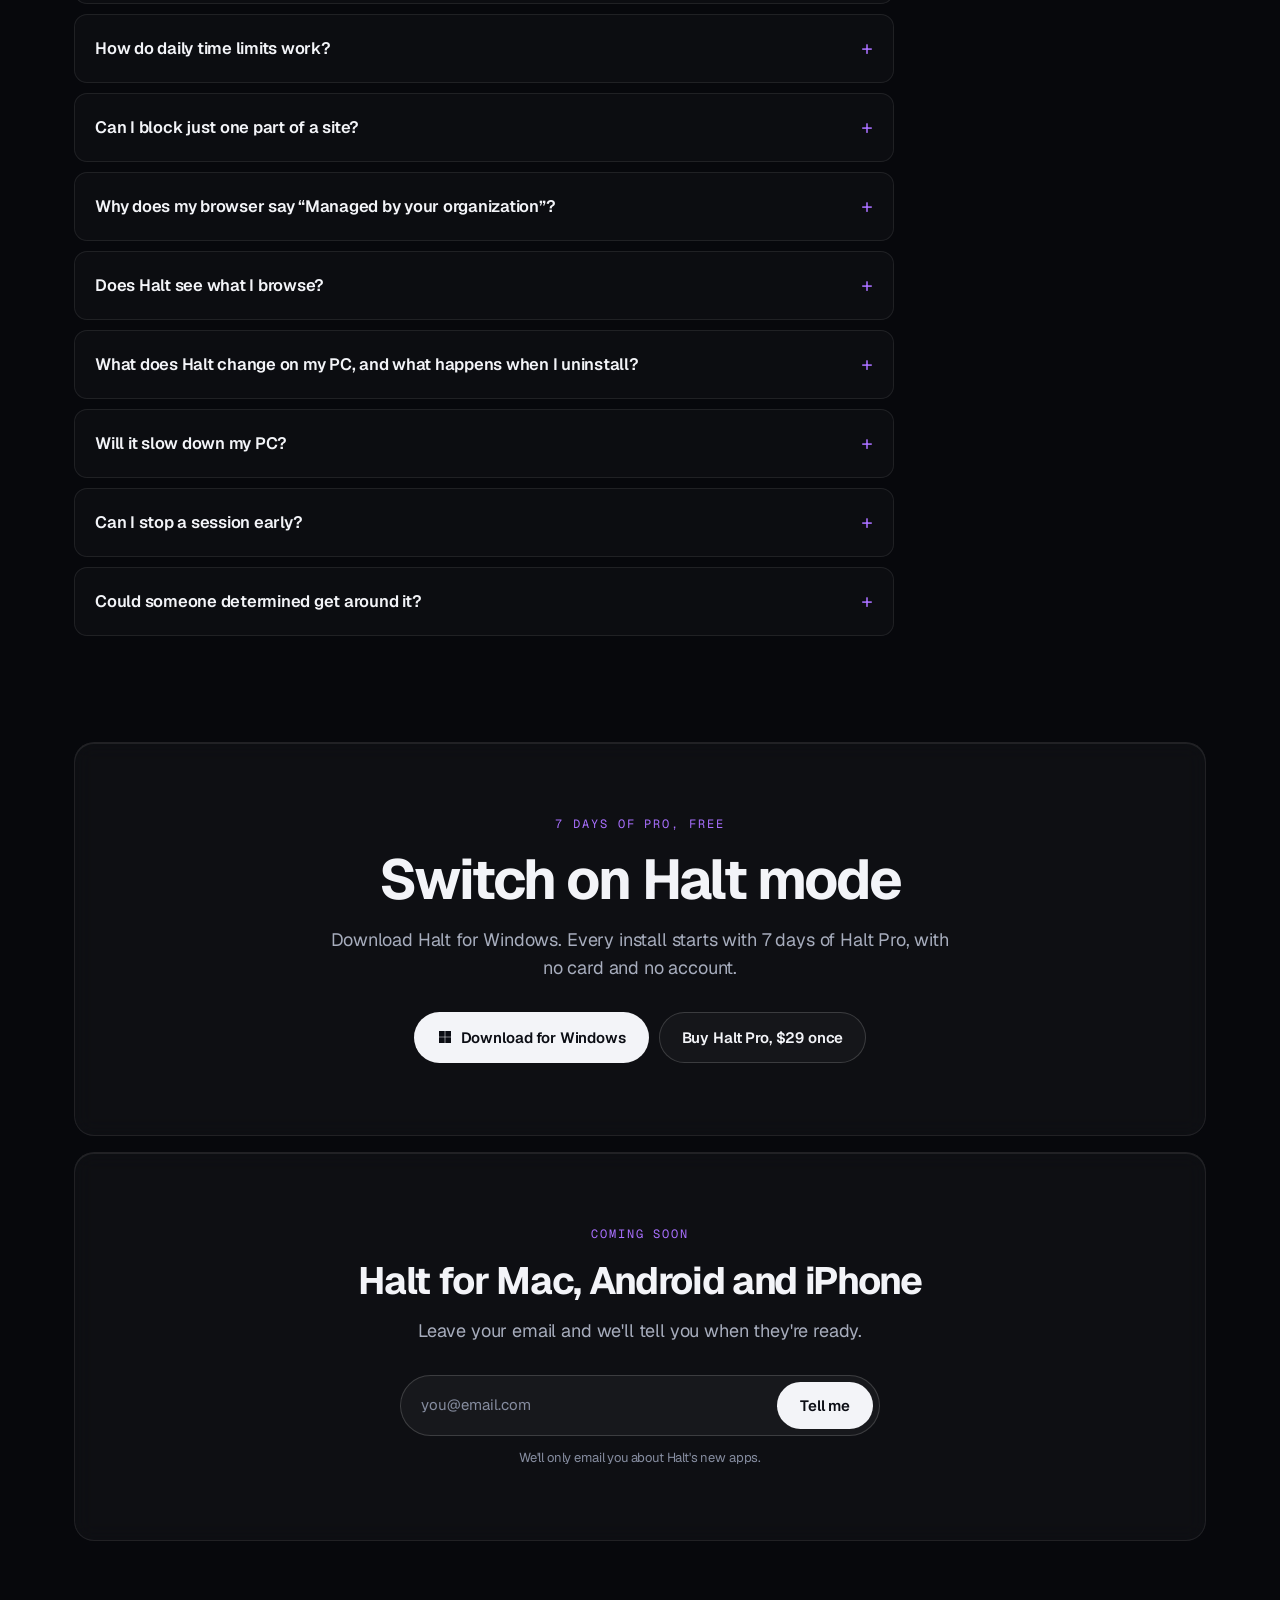
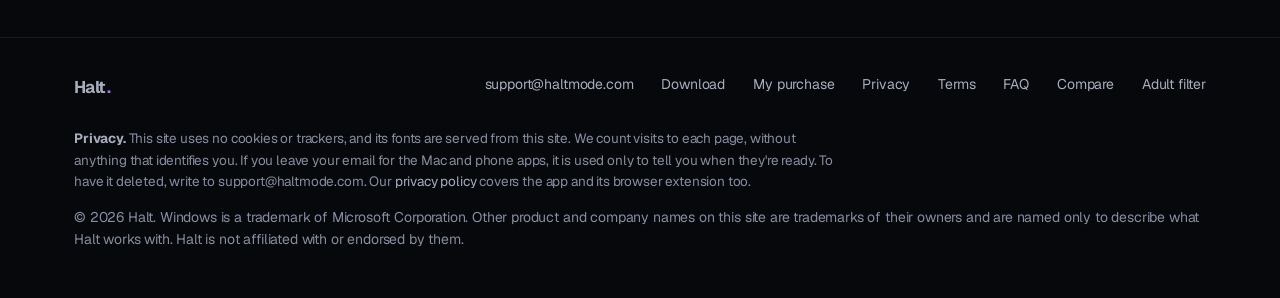
==== commit 90019899: "Download section: short by default, details one click away; llms.txt gets the install details Co-Aut" ====
--- a/index.html
+++ b/index.html
@@ -501,10 +501,15 @@
   .plan .btn{margin-top:auto}
   .herobtns{display:flex; gap:10px; flex-wrap:wrap; margin-top:30px}
   .btn svg.winlogo{width:16px; height:16px; flex:none}
-  .dlsteps{list-style:none; counter-reset:s; padding:0; margin:30px 0 0; display:grid; gap:14px; max-width:820px}
-  .dlsteps li{counter-increment:s; position:relative; padding:18px 22px 18px 64px; color:var(--tx-2); font-size:15.5px; line-height:1.55}
-  .dlsteps li b{color:var(--tx)}
-  .dlsteps li::before{content:counter(s); position:absolute; left:22px; top:18px; width:28px; height:28px; border-radius:50%; display:grid; place-items:center; font-weight:700; font-size:14px; background:rgba(var(--c2rgb),.18); color:#c49bff}
+  /* "show more" folds: the full text stays in the page for search engines and AI tools, one click away for people */
+  .more summary{cursor:pointer; list-style:none; display:inline-block; margin-top:12px; color:var(--c2); font-size:14.5px; font-weight:600}
+  .more summary::-webkit-details-marker{display:none}
+  .more summary::after{content:"+"; display:inline-block; margin-left:8px; font-family:var(--mono); font-weight:400; font-size:18px; line-height:1; vertical-align:-1px; transition:transform .25s var(--ease)}
+  .more[open] summary::after{transform:rotate(45deg)}
+  .more summary:hover{color:var(--tx)}
+  .more > ul{margin-top:10px}
+  .dlnext{margin:22px 0 0; max-width:820px; color:var(--tx-2); font-size:15.5px; line-height:1.55} .dlnext b{color:var(--tx)}
+  .warnmore{margin-top:6px; max-width:820px} .warnmore > p{margin:12px 0 0; color:var(--tx-2); font-size:15px; line-height:1.55}
   #download{scroll-margin-top:96px}
   .warnshots{display:grid; grid-template-columns:1fr 1fr; gap:18px; margin-top:22px} .warnshots figure{margin:0} .warnshots img{width:100%; height:auto; display:block; border-radius:16px; border:1px solid var(--line)} .warnshots figcaption{font-size:14.5px; line-height:1.55; color:var(--tx-2); margin-top:10px} .warnshots figcaption b{color:var(--tx)} @media(max-width:700px){ .warnshots{grid-template-columns:1fr} }
   .othercost{max-width:880px; margin-top:16px; padding:24px 28px}
@@ -892,30 +897,35 @@
     <div class="wrap">
       <p class="kicker reveal">Download</p>
       <h2 class="t reveal">Get Halt for Windows</h2>
-      <p class="lead reveal">Free to download. Every install starts with 7 days of Halt Pro, with no card and no account. Halt for Mac and apps for Android and iPhone are coming soon.</p>
+      <p class="lead reveal">Free to download. Every install starts with 7 days of Halt Pro, with no card and no account.</p>
       <div class="herobtns reveal"><a class="btn btn-primary" href="https://github.com/SeniorX52/haltmode-site/releases/latest/download/Halt-Setup.exe"><svg class="winlogo" viewBox="0 0 24 24" aria-hidden="true"><path fill="currentColor" d="M3 3h8.6v8.6H3zM12.4 3H21v8.6h-8.6zM3 12.4h8.6V21H3zM12.4 12.4H21V21h-8.6z"/></svg>Download Halt for Windows</a><a class="btn" href="#pricing">Buy Halt Pro, $29 once</a></div>
       <div class="card changes reveal">
         <h3>What Halt changes on your PC</h3>
         <ul>
-          <li>While a focus session runs, Chrome, Edge, Brave and Firefox block your list through their own policy settings, so they say they are "managed by your organization". Nothing is blocked until you choose what to block.</li>
-          <li>Halt's browser extension is added only if you agree to it in the app.</li>
-          <li>A small Windows service keeps a running session's blocks in place, also after a restart.</li>
-          <li>While a session runs, or the adult filter is on, Halt can't be uninstalled. Any other time, Settings &gt; Apps removes it completely.</li>
-          <li>Only if you turn them on: the adult filter changes your DNS, and the Task Manager guard turns off Task Manager during a session.</li>
+          <li>During a session, your browsers block your list and show "managed by your organization".</li>
+          <li>A small Windows service keeps the blocks in place, even after a restart.</li>
+          <li>It can't be uninstalled during a session or while the adult filter is on. Any other time, uninstalling puts everything back.</li>
         </ul>
-        <p>Uninstalling Halt puts all of it back.</p>
+        <details class="more"><summary>All the details</summary>
+          <ul>
+            <li>Chrome, Edge, Brave and Firefox block your list through their own policy settings, and only while a focus session runs. Nothing is blocked until you choose what to block.</li>
+            <li>Halt's browser extension is added only if you agree to it in the app.</li>
+            <li>Only if you turn them on: the adult filter changes your DNS, and the Task Manager guard turns off Task Manager during a session.</li>
+            <li>Settings &gt; Apps removes Halt completely whenever no session is running and the adult filter is off.</li>
+          </ul>
+        </details>
       </div>
-      <ol class="dlsteps reveal">
-        <li class="card"><b>Open Halt-Setup.exe</b> from your downloads and follow the steps. Halt installs a small Windows service, which keeps your blocks in place.</li>
-        <li class="card"><b>If Windows warns you.</b> Edge or Windows may hold back a new app until enough people have installed it. Halt is code-signed, so Windows shows who published it. The pictures below show where to click.</li>
-        <li class="card"><b>Halt opens by itself.</b> Add the sites and apps to block, pick a lock, and press Start. Already bought Halt Pro? In Settings, press <b>I already bought it</b> and enter the email you paid with.</li>
-      </ol>
-      <div class="warnshots" id="warnings">
+      <p class="dlnext reveal">Then open <b>Halt-Setup.exe</b> and follow the steps. Halt opens by itself: add what to block, pick a lock and press Start.</p>
+      <details class="more warnmore" id="warnings"><summary>Got a warning? See where to click</summary>
+        <p>Browsers and Windows hold back new apps until enough people have installed them. Halt is code-signed, so Windows shows who published it.</p>
+        <div class="warnshots">
         <figure><img src="/assets/help/edge-keep.svg" alt="Edge's Downloads panel: Halt-Setup.exe isn't commonly downloaded. The three dots next to it are marked 1, and Keep in the menu is marked 2." loading="lazy" width="520" height="310"><figcaption><b>In Edge:</b> click the three dots next to the file (1), then <b>Keep</b> (2).</figcaption></figure>
         <figure><img src="/assets/help/edge-keep-anyway.svg" alt="Edge asks to make sure you trust Halt-Setup.exe. Show more is marked 3, and Keep anyway is marked 4." loading="lazy" width="520" height="310"><figcaption>Click <b>Show more</b> (3), then <b>Keep anyway</b> (4). Browsers say this about new apps that few people have downloaded yet.</figcaption></figure>
         <figure><img src="/assets/help/smartscreen-more-info.svg" alt="The blue Windows protected your PC box, with More info marked 5." loading="lazy" width="520" height="310"><figcaption><b>When you open Halt-Setup.exe:</b> if Windows shows "Windows protected your PC", click <b>More info</b> (5).</figcaption></figure>
         <figure><img src="/assets/help/smartscreen-run-anyway.svg" alt="The same box now shows the app and its verified publisher, with Run anyway marked 6." loading="lazy" width="520" height="310"><figcaption>It now shows Halt's verified publisher. Click <b>Run anyway</b> (6). Windows does this for new apps until enough people have installed them.</figcaption></figure>
-      </div>    </div>
+      </div>
+      </details>
+    </div>
   </section>
 
   <section id="pricing" style="padding-top:0">
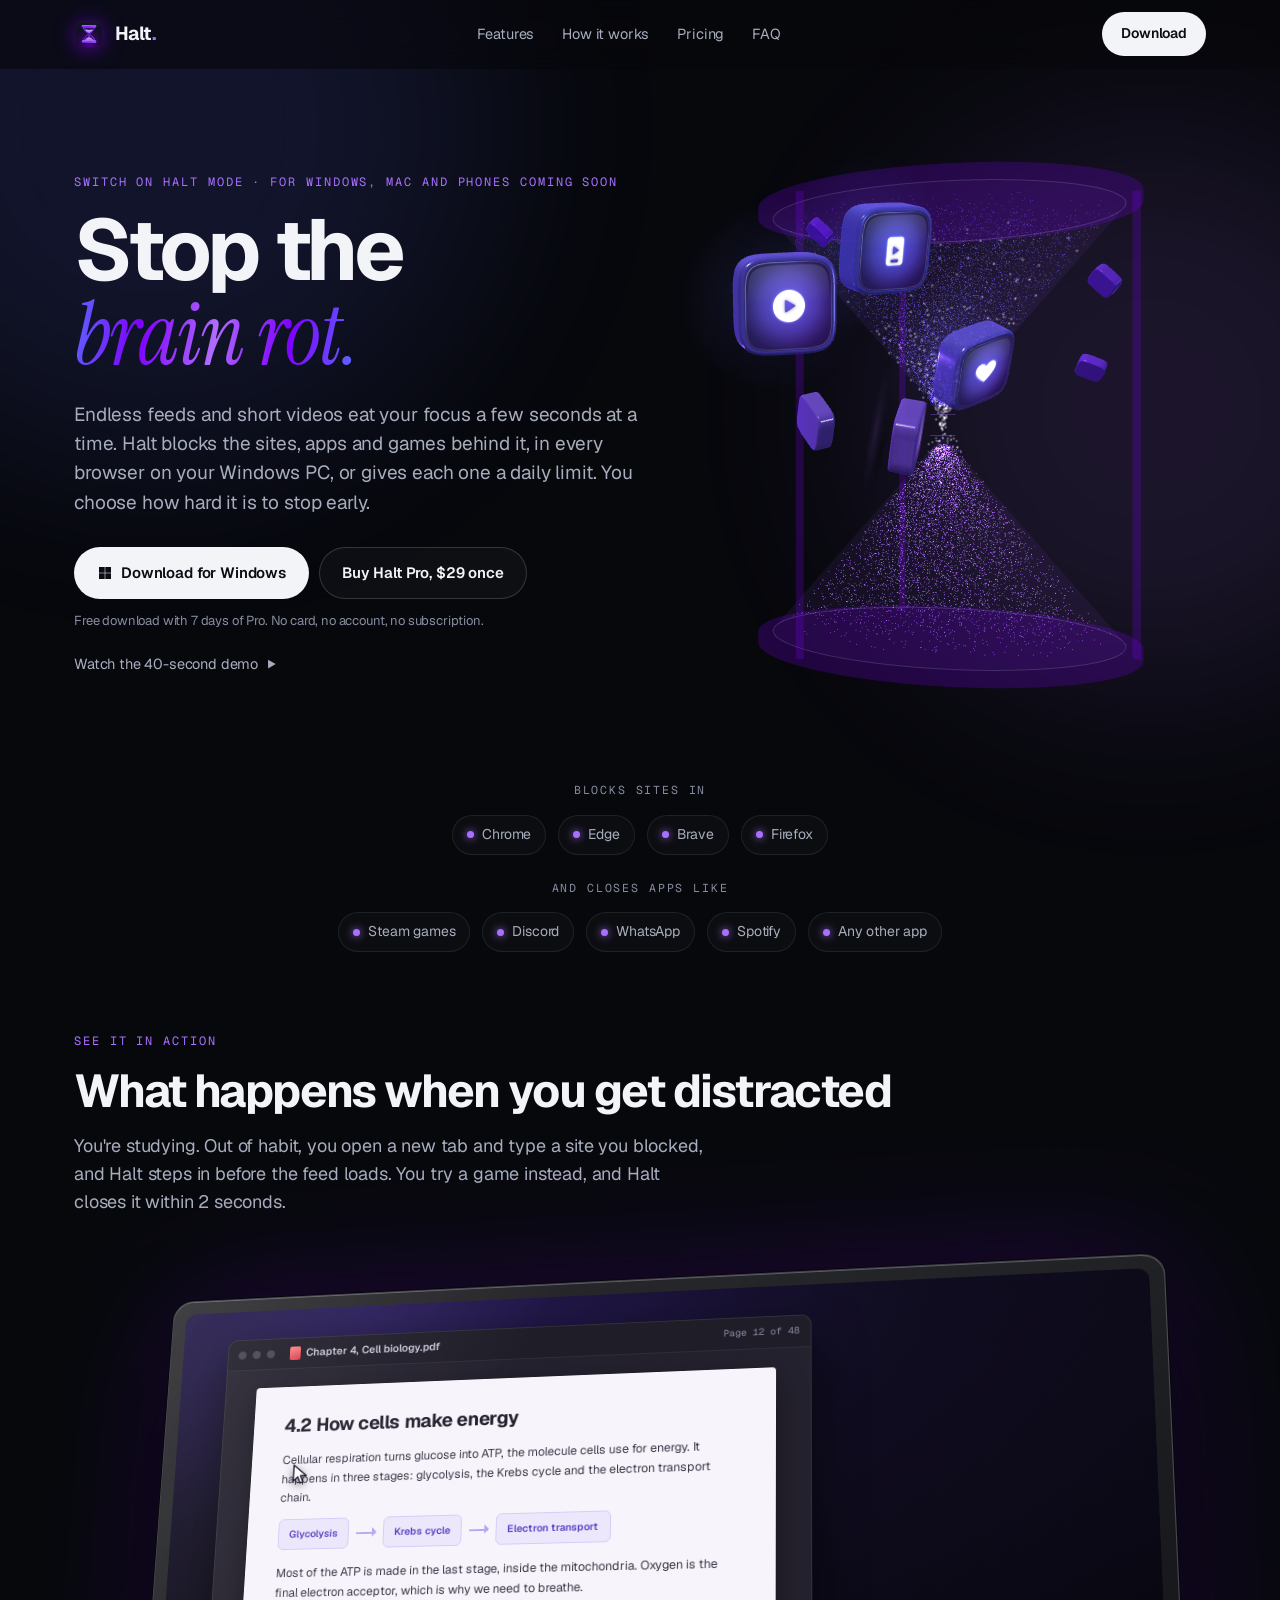
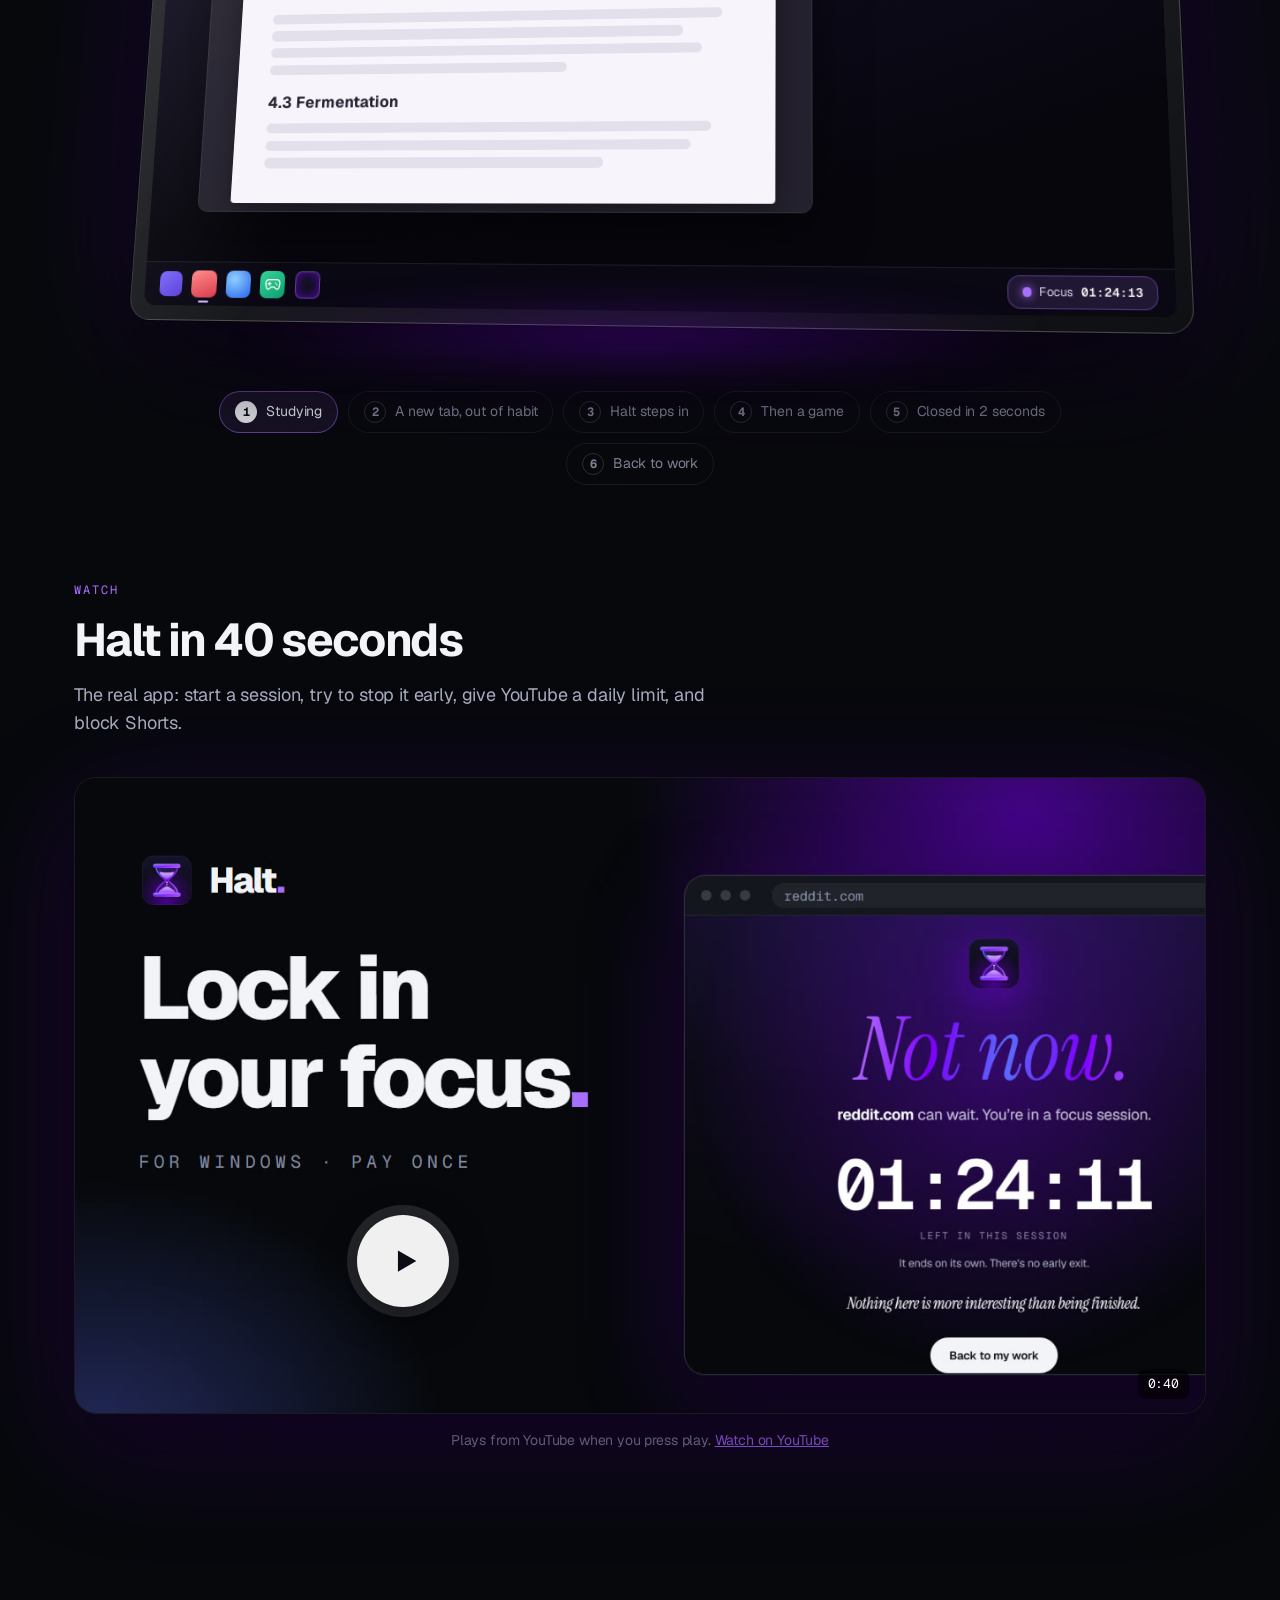
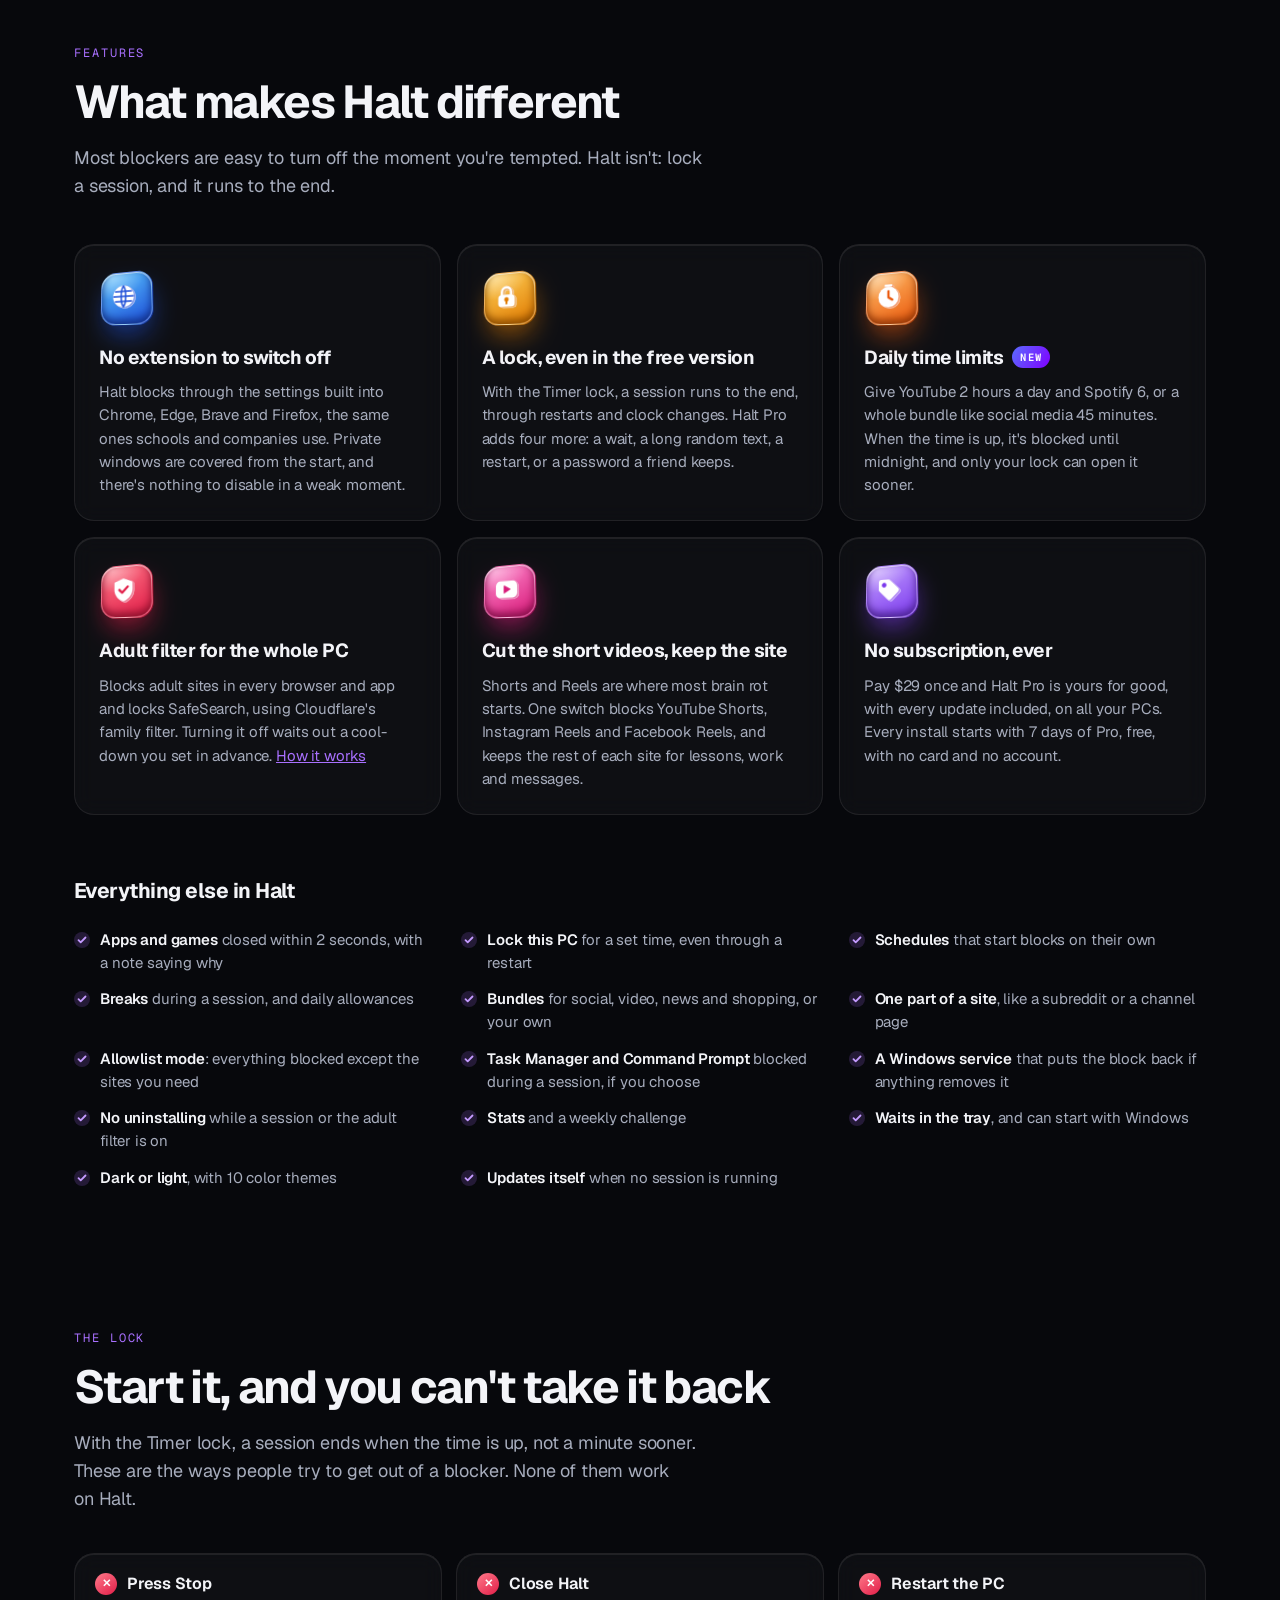
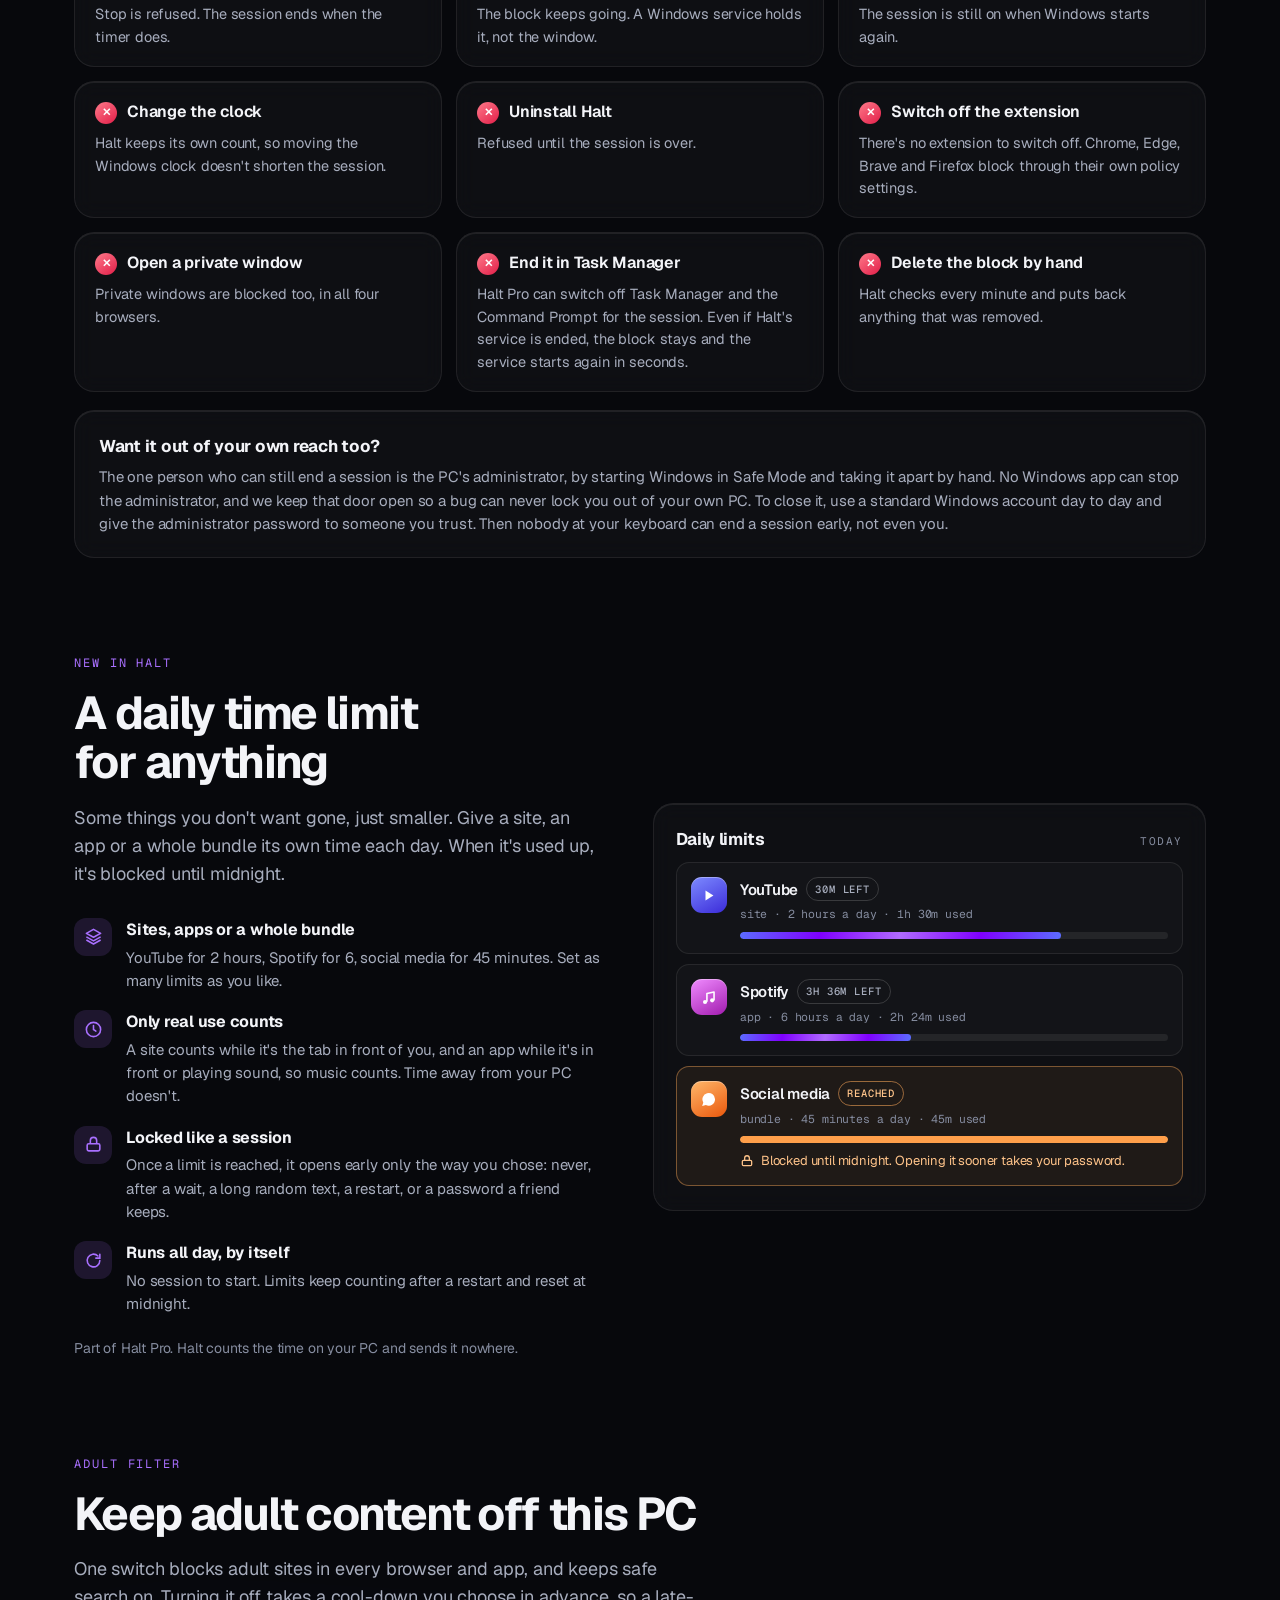
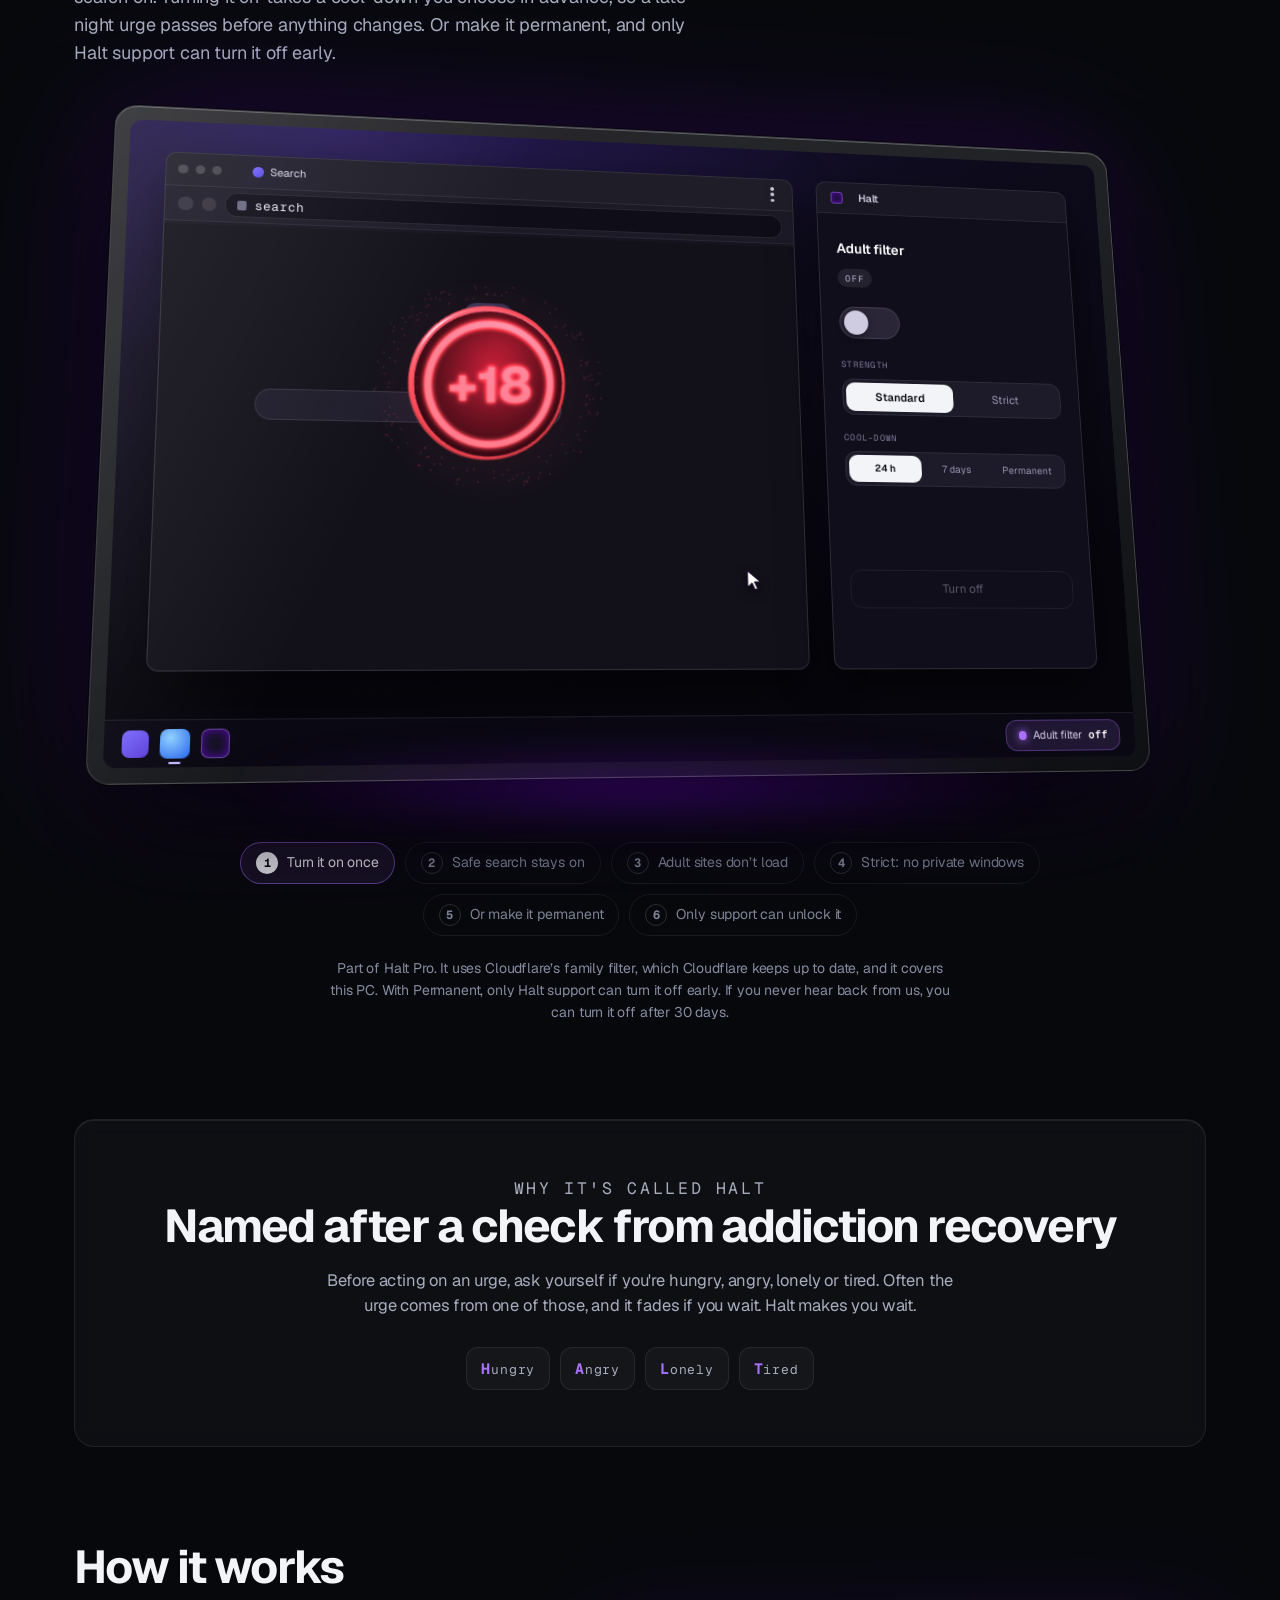
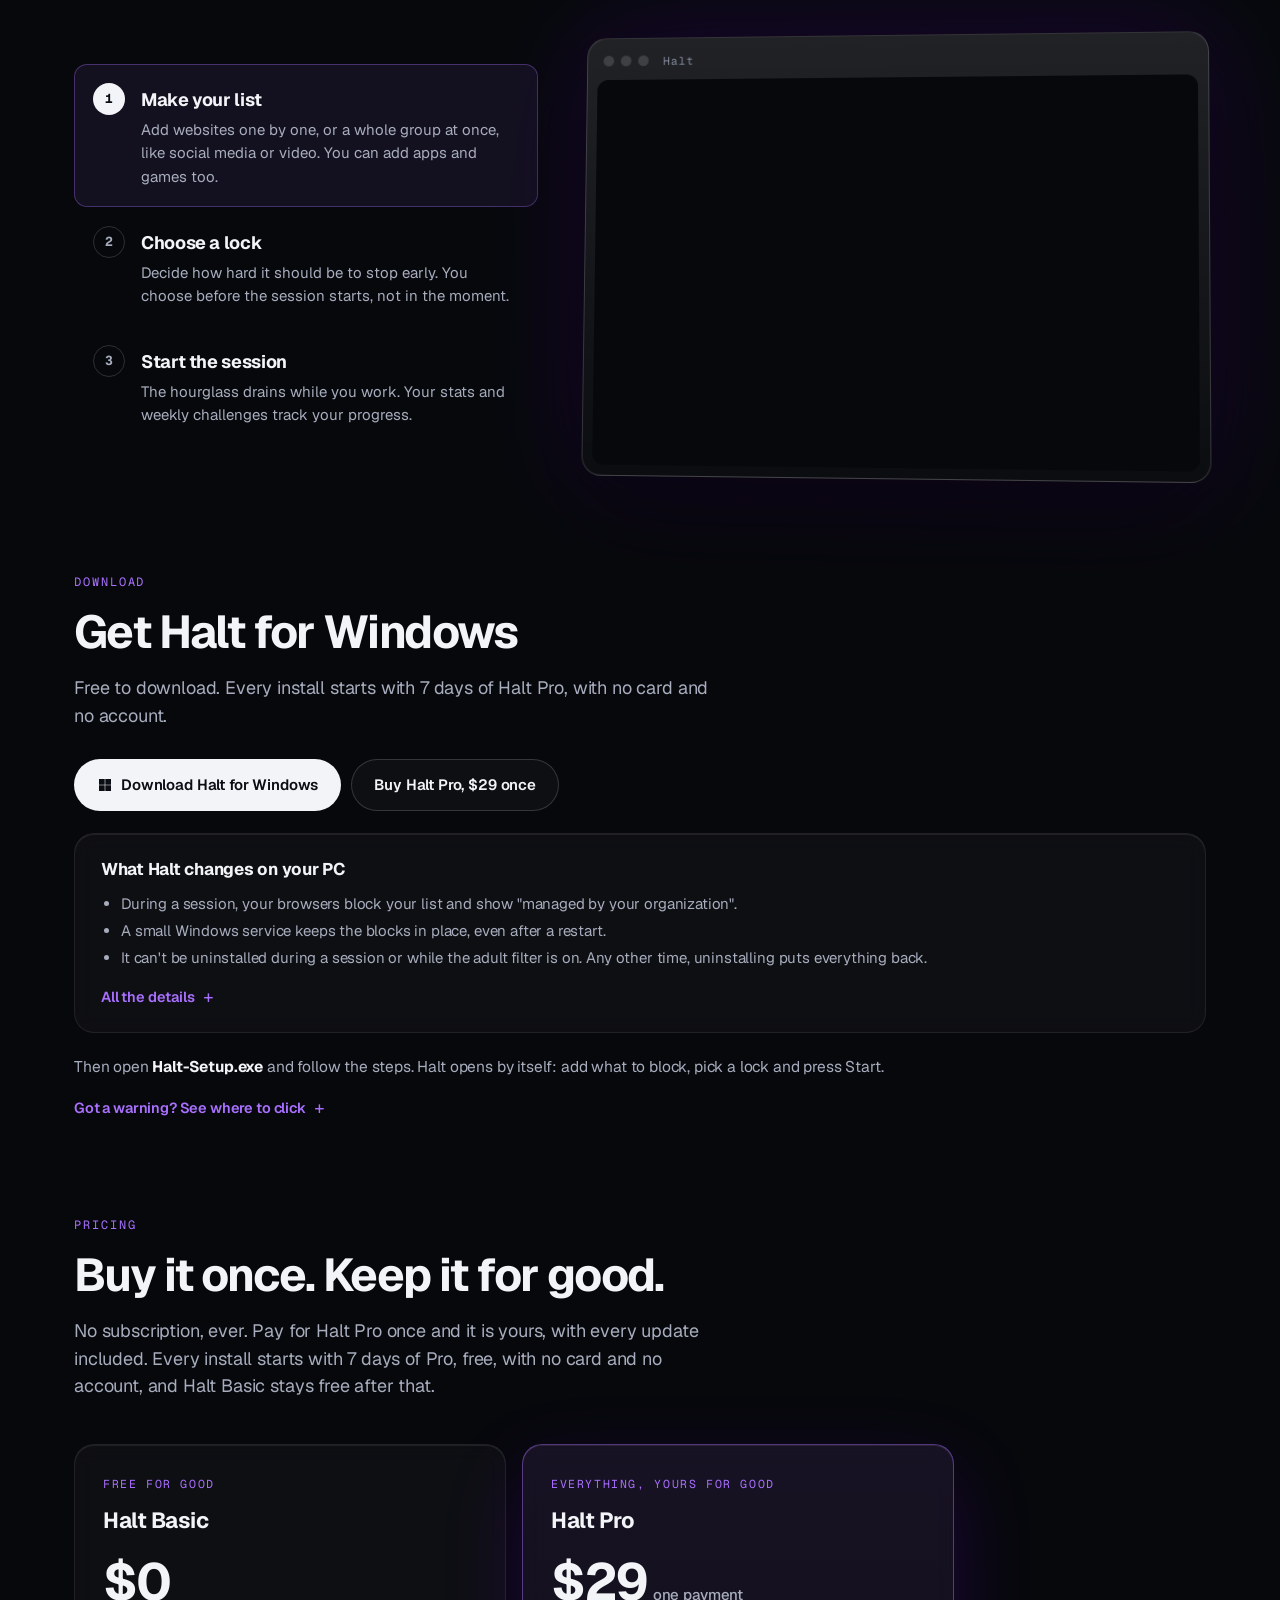
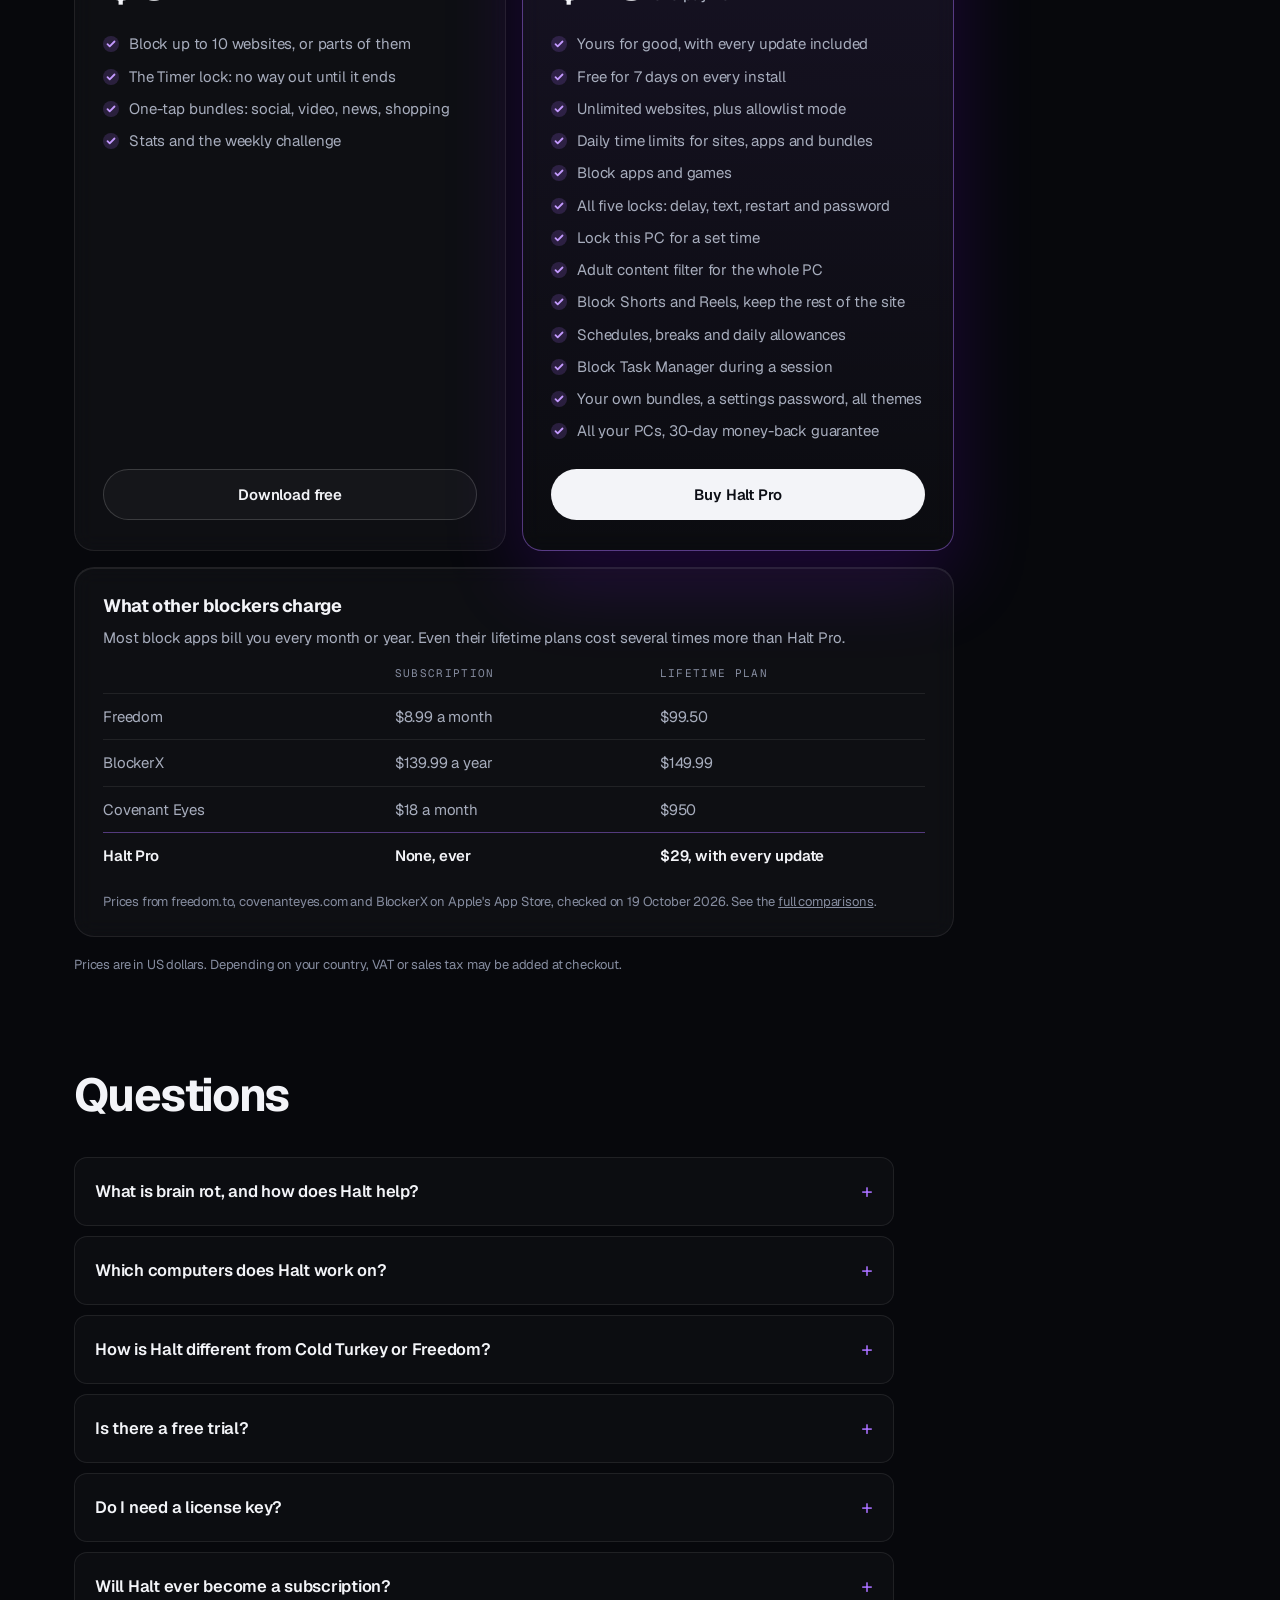
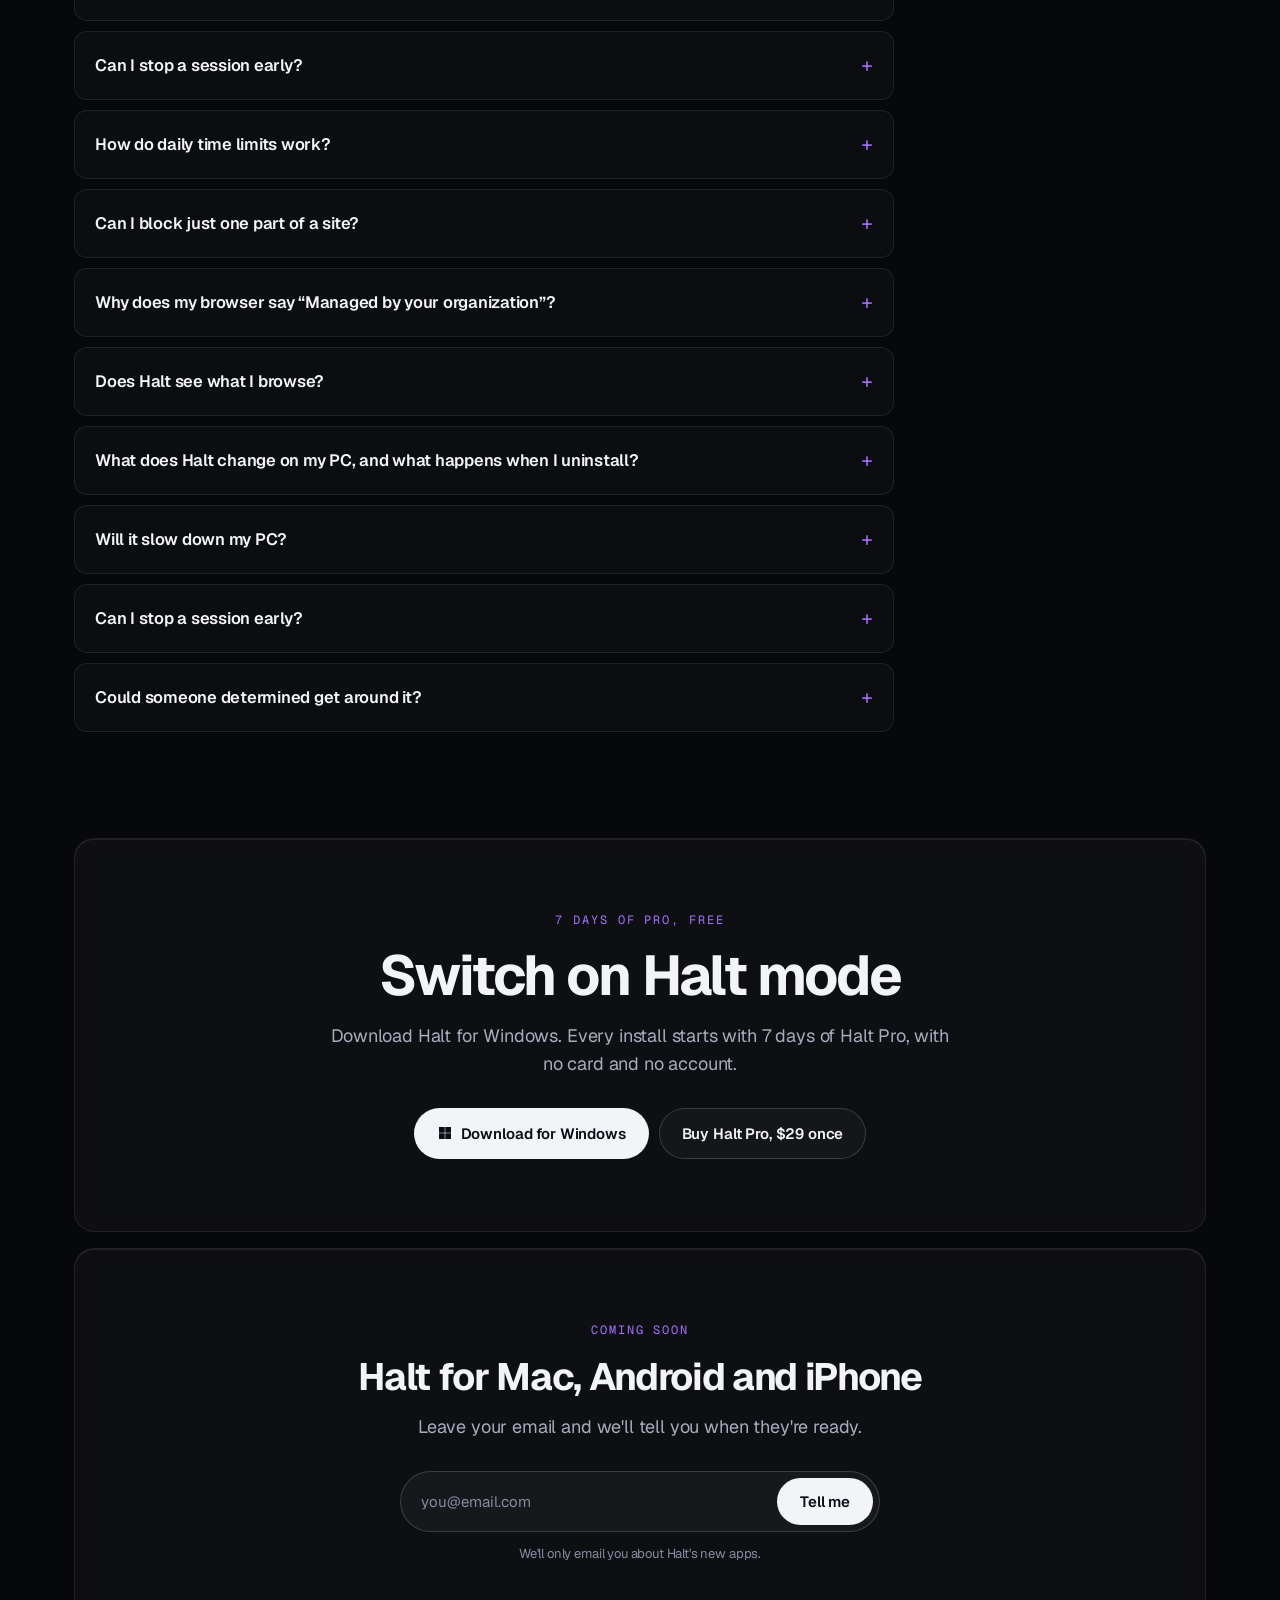
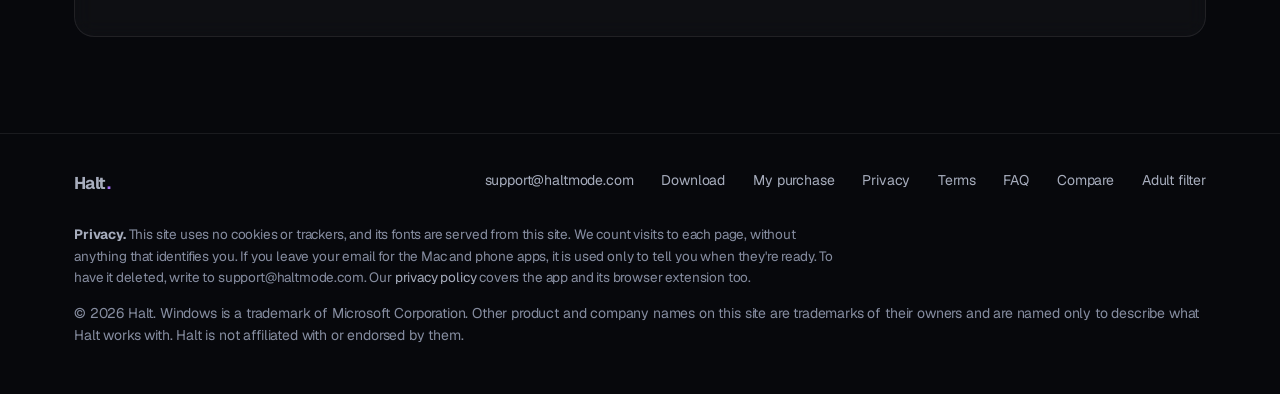
==== commit 5b2fc6ff: "Lead with fighting brain rot; hero tiles in the site's indigo-to-violet with shadows - Headline 'Sto" ====
--- a/index.html
+++ b/index.html
@@ -3,13 +3,13 @@
 <head>
 <meta charset="utf-8">
 <meta name="viewport" content="width=device-width, initial-scale=1">
-<title>Halt: website and app blocker for Windows, no subscription</title>
-<meta name="description" content="Block the websites, apps and games you waste time on, in every browser on your Windows PC, or give each a daily limit. Pay once and keep it for good. No subscription.">
+<title>Halt: stop the brain rot. Website and app blocker for Windows</title>
+<meta name="description" content="Fight brain rot on your Windows PC. Halt blocks endless feeds, short videos, sites, apps and games in every browser, or gives each a daily limit. Pay once, no subscription.">
 <meta name="theme-color" content="#07080c">
 <meta property="og:type" content="website">
 <meta property="og:url" content="https://haltmode.com/">
-<meta property="og:title" content="Halt: website and app blocker for Windows, no subscription">
-<meta property="og:description" content="Block distracting websites, apps and games on Windows, or give them a daily time limit. Pay once, no subscription. Free 7-day Pro trial.">
+<meta property="og:title" content="Halt: stop the brain rot on your Windows PC">
+<meta property="og:description" content="Block endless feeds, Shorts, Reels and the sites, apps and games you lose hours to on Windows, or give them a daily limit. Pay once, no subscription. Free 7-day Pro trial.">
 <meta property="og:image" content="https://haltmode.com/assets/og.jpg">
 <meta name="twitter:card" content="summary_large_image">
 <link rel="canonical" href="https://haltmode.com/">
@@ -19,7 +19,7 @@
  {"@type":"WebSite","@id":"https://haltmode.com/#website","url":"https://haltmode.com/","name":"Halt","alternateName":["Halt Mode","haltmode.com"],"publisher":{"@id":"https://haltmode.com/#org"}},
  {"@type":"Organization","@id":"https://haltmode.com/#org","name":"Halt","alternateName":"Halt Mode","url":"https://haltmode.com/","logo":"https://haltmode.com/assets/logo-300.png","email":"support@haltmode.com"},
  {"@type":"SoftwareApplication","@id":"https://haltmode.com/#app","name":"Halt","alternateName":"Halt Mode","url":"https://haltmode.com/","image":"https://haltmode.com/assets/og.jpg",
-  "description":"Halt is a website and app blocker for Windows. It blocks distracting websites in Chrome, Edge, Brave and Firefox through the browsers' own policy settings, closes blocked apps and games, gives sites and apps daily time limits, and includes an adult content filter for the whole PC. A lock decides how hard it is to stop a session early. Halt Pro is a one-time payment that includes every future update; Halt is never sold as a subscription.",
+  "description":"Halt is a website and app blocker for Windows, built to fight brain rot. It blocks distracting websites in Chrome, Edge, Brave and Firefox through the browsers' own policy settings, closes blocked apps and games, gives sites and apps daily time limits, and includes an adult content filter for the whole PC. A lock decides how hard it is to stop a session early. Halt Pro is a one-time payment that includes every future update; Halt is never sold as a subscription.",
   "applicationCategory":"UtilitiesApplication","applicationSubCategory":"Website and app blocker","operatingSystem":"Windows",
   "featureList":["Blocks websites in Chrome, Edge, Brave and Firefox, private windows included, without relying on a browser extension","Blocks a single page, channel or playlist instead of a whole site","Closes blocked apps and games within 2 seconds","Daily time limits for websites, apps and bundles","Five locks: timer, delay, random text, restart, or a password someone else keeps","Adult content filter for the whole PC with SafeSearch locked","Blocks YouTube Shorts, Instagram Reels and Facebook Reels and keeps the rest of the site","Schedules, breaks and daily allowances","Lock the whole PC for a set time","No account; lists, stats and settings stay on the PC"],
   "offers":[{"@type":"Offer","name":"Halt Basic","price":"0","priceCurrency":"USD","description":"Free for good: up to 10 websites with the Timer lock, bundles and stats."},{"@type":"Offer","name":"Halt Pro","price":"29","priceCurrency":"USD","description":"One payment, no subscription. Yours for good, with every update included, on all your PCs, with a 30-day money-back guarantee. Every install starts with 7 days of Halt Pro, free."}],
@@ -600,9 +600,9 @@
     <div class="herostage"><canvas id="scene" aria-hidden="true"></canvas>
     <div class="wrap herogrid">
       <div>
-        <p class="kicker">For Windows · macOS and mobile apps coming soon</p>
-        <h1>Switch on<br><span class="gt" style="white-space:nowrap">Halt mode.</span></h1>
-        <p class="lead">Halt blocks the websites, apps and games you waste time on, in every browser on your PC, or gives each one a daily time limit. You choose how hard it is to stop early.</p>
+        <p class="kicker">Switch on Halt mode · For Windows, Mac and phones coming soon</p>
+        <h1>Stop the<br><span class="gt" style="white-space:nowrap">brain rot.</span></h1>
+        <p class="lead">Endless feeds and short videos eat your focus a few seconds at a time. Halt blocks the sites, apps and games behind it, in every browser on your Windows PC, or gives each one a daily limit. You choose how hard it is to stop early.</p>
         <div class="herobtns"><a class="btn btn-primary" href="#download"><svg class="winlogo" viewBox="0 0 24 24" aria-hidden="true"><path fill="currentColor" d="M3 3h8.6v8.6H3zM12.4 3H21v8.6h-8.6zM3 12.4h8.6V21H3zM12.4 12.4H21V21h-8.6z"/></svg>Download for Windows</a><a class="btn" href="#pricing">Buy Halt Pro, $29 once</a></div>
         <p class="wlnote">Free download with 7 days of Pro. No card, no account, no subscription.</p>
         <a class="alt" href="#video">Watch the 40-second demo <svg width="14" height="14" viewBox="0 0 24 24" fill="currentColor"><path d="M7 4.5v15l13-7.5z"/></svg></a>
@@ -728,7 +728,7 @@
         <article class="card feat flipin"><span data-icon="lock"></span><h3>A lock, even in the free version</h3><p>With the Timer lock, a session runs to the end, through restarts and clock changes. Halt Pro adds four more: a wait, a long random text, a restart, or a password a friend keeps.</p></article>
         <article class="card feat flipin"><span data-icon="clock"></span><h3>Daily time limits<span class="newtag">New</span></h3><p>Give YouTube 2 hours a day and Spotify 6, or a whole bundle like social media 45 minutes. When the time is up, it's blocked until midnight, and only your lock can open it sooner.</p></article>
         <article class="card feat flipin"><span data-icon="shield"></span><h3>Adult filter for the whole PC</h3><p>Blocks adult sites in every browser and app and locks SafeSearch, using Cloudflare's family filter. Turning it off waits out a cool-down you set in advance. <a href="/adult-filter/" style="color:var(--c2)">How it works</a></p></article>
-        <article class="card feat flipin"><span data-icon="play"></span><h3>Shorts and Reels, not the whole site</h3><p>One switch blocks YouTube Shorts, Instagram Reels and Facebook Reels, and keeps the rest of each site for lessons, work and messages.</p></article>
+        <article class="card feat flipin"><span data-icon="play"></span><h3>Cut the short videos, keep the site</h3><p>Shorts and Reels are where most brain rot starts. One switch blocks YouTube Shorts, Instagram Reels and Facebook Reels, and keeps the rest of each site for lessons, work and messages.</p></article>
         <article class="card feat flipin"><span data-icon="tag"></span><h3>No subscription, ever</h3><p>Pay $29 once and Halt Pro is yours for good, with every update included, on all your PCs. Every install starts with 7 days of Pro, free, with no card and no account.</p></article>
       </div>
       <h3 class="alsohead reveal">Everything else in Halt</h3>
@@ -970,6 +970,7 @@
     <div class="wrap">
       <h2 class="t reveal">Questions</h2>
       <div class="faq">
+        <details><summary>What is brain rot, and how does Halt help?</summary><p>Brain rot is the dull, scattered feeling that comes from hours of trivial online content: endless feeds, short videos, autoplay. Oxford chose it as its Word of the Year for 2024. Halt cuts it off at the source. It blocks the sites, apps and games you lose time to, switches off Shorts and Reels while keeping the rest of each site, or gives each one a daily limit. Once a session starts with the Timer lock, Stop is refused until it ends, so you can't talk yourself out of it.</p></details>
         <details><summary>Which computers does Halt work on?</summary><p>Windows PCs. Halt for Mac and apps for Android and iPhone are coming soon.</p></details>
         <details><summary>How is Halt different from Cold Turkey or Freedom?</summary><p>Halt includes a lock even in its free version, blocks sites through the browsers' own settings instead of extensions, and has an adult filter that covers the whole PC with SafeSearch locked. Unlike Freedom, its daily time limits are built in and cover apps as well as sites. Halt Pro is $29, paid once, with no account and no subscription. See the <a href="/compare/" style="color:var(--c2)">side-by-side comparisons</a>.</p></details>
         <details><summary>Is there a free trial?</summary><p>Yes. Every install starts with 7 days of Halt Pro, with everything unlocked, no card and no account. After 7 days Halt keeps working as Halt Basic, free for good, and the Pro settings you made wait for a license. The trial runs once per PC.</p></details>
@@ -1386,8 +1387,8 @@
     let renderer; try{ renderer=new THREE.WebGLRenderer({canvas:cv, alpha:true, antialias:true}); }catch(e){ if(window.__dbg) __dbg.hero='3D not available: '+(e&&e.message); cv.style.display='none'; return; }
     const small=innerWidth<700, pr=Math.min(window.devicePixelRatio||1, small?1.25:2); renderer.setPixelRatio(pr); renderer.setClearColor(0,0);   // phones: fewer pixels to draw
     const scene=new THREE.Scene(), cam=new THREE.PerspectiveCamera(35,1,0.1,80); cam.position.set(0,0,10);
-    scene.add(new THREE.AmbientLight(0xffffff,0.55));
-    const key=new THREE.DirectionalLight(0xffffff,1.0); key.position.set(-4,5,8); scene.add(key);
+    scene.add(new THREE.AmbientLight(0xb9a8ff,0.5));   // a violet room light, like the page around it
+    const key=new THREE.DirectionalLight(0xffffff,0.95); key.position.set(-4,5,8); scene.add(key);
     const fill=new THREE.DirectionalLight(0x9db4ff,0.45); fill.position.set(5,-2,6); scene.add(fill);
     const rimL=new THREE.PointLight(0xa970ff,1.0,30); rimL.position.set(0,0,-2); scene.add(rimL);
     const back=new THREE.Group(), world=new THREE.Group(); scene.add(back); scene.add(world);
@@ -1446,6 +1447,10 @@
       {t:'#3d8bff',ops:[['s','M2.5 3.7h2.4l2.6 10.9',2.3],['f','M5.6 6.2h15.4l-2.2 8a1.8 1.8 0 0 1-1.7 1.4H8.7a1.8 1.8 0 0 1-1.7-1.4z'],['f','M7.4 19.4a1.9 1.9 0 1 0 3.8 0a1.9 1.9 0 1 0-3.8 0zM14.9 19.4a1.9 1.9 0 1 0 3.8 0a1.9 1.9 0 1 0-3.8 0z']]}
     ];
     const POS=[[-1.7,1.25,.25],[0,1.75,-.15],[1.7,1.3,.2],[-2.15,-.05,-.1],[2.15,0,.3],[-1.6,-1.35,.1],[0,-1.8,.25],[1.7,-1.3,-.2]], ADULT=4;
+    // every tile in the site's own colors: indigo at the top, through violet, to deep violet at the bottom,
+    // like the logo's gradient
+    const THEME=[new THREE.Color(0x5b6cff),new THREE.Color(0xa970ff),new THREE.Color(0x7f00ff)];
+    SPECS.forEach((sp,i)=>{ const u=clamp((1.8-POS[i][1])/3.6,0,1); sp.tone='#'+(u<0.5? THEME[0].clone().lerp(THEME[1],u*2) : THEME[1].clone().lerp(THEME[2],(u-0.5)*2)).getHexString(); });
     const rgba=(hex,a)=>{ const c=new THREE.Color(hex); return `rgba(${Math.round(c.r*255)},${Math.round(c.g*255)},${Math.round(c.b*255)},${a})`; };
     function rr(g,x,y,w,h,r){ g.beginPath(); g.moveTo(x+r,y); g.arcTo(x+w,y,x+w,y+h,r); g.arcTo(x+w,y+h,x,y+h,r); g.arcTo(x,y+h,x,y,r); g.arcTo(x,y,x+w,y,r); g.closePath(); }
     function drawGlyph(g,sp,color){   // the symbol in a 24-unit box, centered on a 256 canvas
@@ -1457,17 +1462,19 @@
     // a squircle, the shape of modern app icons: as a canvas path (centre, radius) or as the 3D outline
     function squircle(n,cb){ for(let i=0;i<=n;i++){ const a=i/n*Math.PI*2, c=Math.cos(a), s=Math.sin(a); cb(Math.sign(c)*Math.pow(Math.abs(c),0.4), Math.sign(s)*Math.pow(Math.abs(s),0.4), i); } }
     function sq(g,cx,cy,r){ g.beginPath(); squircle(96,(x,y,i)=>{ if(i) g.lineTo(cx+x*r,cy+y*r); else g.moveTo(cx+x*r,cy+y*r); }); g.closePath(); }
-    // the front surface: smoked glass with a light of the tile's color behind it, a highlight across the top
-    // and a bright rim, like the site's cards
+    // the front surface: smoked glass lit from inside by the tile's color, with the site's indigo-to-violet
+    // sheen, edges that fall gently into shadow, a highlight across the top and a bright rim, like the site's cards
     function faceCanvas(sp){ const c=document.createElement('canvas'); c.width=c.height=256; const g=c.getContext('2d');
       sq(g,128,128,124); g.save(); g.clip();
-      g.fillStyle='rgba(13,11,22,.82)'; g.fillRect(0,0,256,256);
-      const core=g.createRadialGradient(128,116,0,128,124,124); core.addColorStop(0,rgba(sp.t,0.96)); core.addColorStop(0.45,rgba(sp.t,0.7)); core.addColorStop(1,rgba(sp.t,0.18)); g.fillStyle=core; g.fillRect(0,0,256,256);
-      const hl=g.createLinearGradient(0,0,0,118); hl.addColorStop(0,'rgba(255,255,255,.20)'); hl.addColorStop(1,'rgba(255,255,255,0)'); g.fillStyle=hl; sq(g,128,128,114); g.fill();
+      g.fillStyle='rgba(12,10,22,.84)'; g.fillRect(0,0,256,256);
+      const core=g.createRadialGradient(128,108,0,128,124,132); core.addColorStop(0,rgba(sp.tone,0.9)); core.addColorStop(0.5,rgba(sp.tone,0.56)); core.addColorStop(1,rgba(sp.tone,0.14)); g.fillStyle=core; g.fillRect(0,0,256,256);
+      const sheen=g.createLinearGradient(0,0,256,256); sheen.addColorStop(0,'rgba(91,108,255,.22)'); sheen.addColorStop(1,'rgba(127,0,255,.22)'); g.fillStyle=sheen; g.fillRect(0,0,256,256);
+      const ao=g.createRadialGradient(128,120,84,128,128,160); ao.addColorStop(0,'rgba(0,0,0,0)'); ao.addColorStop(1,'rgba(0,0,0,.3)'); g.fillStyle=ao; g.fillRect(0,0,256,256);
+      const hl=g.createLinearGradient(0,0,0,118); hl.addColorStop(0,'rgba(255,255,255,.16)'); hl.addColorStop(1,'rgba(255,255,255,0)'); g.fillStyle=hl; sq(g,128,128,114); g.fill();
       g.restore();
-      const rim=g.createLinearGradient(0,0,256,256); rim.addColorStop(0,'rgba(255,255,255,.78)'); rim.addColorStop(0.5,'rgba(255,255,255,.16)'); rim.addColorStop(1,'rgba(255,255,255,.42)');
+      const rim=g.createLinearGradient(0,0,256,256); rim.addColorStop(0,'rgba(225,215,255,.66)'); rim.addColorStop(0.5,'rgba(255,255,255,.12)'); rim.addColorStop(1,'rgba(225,215,255,.32)');
       g.strokeStyle=rim; g.lineWidth=3; sq(g,128,128,122); g.stroke(); return c; }
-    function glyphCanvas(sp){ const c=document.createElement('canvas'); c.width=c.height=256; const g=c.getContext('2d'); g.shadowColor=rgba(sp.t,0.95); g.shadowBlur=14; drawGlyph(g,sp,'#fff'); return c; }
+    function glyphCanvas(sp){ const c=document.createElement('canvas'); c.width=c.height=256; const g=c.getContext('2d'); g.shadowColor=rgba(sp.tone,0.95); g.shadowBlur=13; drawGlyph(g,sp,'#fff'); return c; }
     const glowCanvas=(()=>{ const c=document.createElement('canvas'); c.width=c.height=128; const g=c.getContext('2d'), r=g.createRadialGradient(64,64,0,64,64,64); r.addColorStop(0,'rgba(255,255,255,.9)'); r.addColorStop(0.45,'rgba(255,255,255,.3)'); r.addColorStop(1,'rgba(255,255,255,0)'); g.fillStyle=r; g.fillRect(0,0,128,128); return c; })();
     const glowTex=new THREE.CanvasTexture(glowCanvas);
     // the face shader: the drawn surface, a shine that sweeps across now and then, and a gray-out for "blocked"
@@ -1479,8 +1486,8 @@
     const tileShape=new THREE.Shape(); squircle(120,(x,y,i)=>{ if(i) tileShape.lineTo(x*0.5,y*0.5); else tileShape.moveTo(x*0.5,y*0.5); });
     const DEPTH=0.3, bodyGeo=new THREE.ExtrudeGeometry(tileShape,{depth:DEPTH,bevelEnabled:true,bevelThickness:0.06,bevelSize:0.045,bevelSegments:5,curveSegments:1}); bodyGeo.translate(0,0,-(DEPTH+0.06));
     const plane=new THREE.PlaneGeometry(1,1), GRAY=new THREE.Color(0.42,0.42,0.48), WHITE=new THREE.Color(1,1,1);
-    // the block sign: a glossy red ring with a bar over a dark glass disc
-    const red=new THREE.MeshPhysicalMaterial({color:0xe0102e,emissive:0xb80a26,emissiveIntensity:0.6,metalness:0.1,roughness:0.24,clearcoat:1,clearcoatRoughness:0.12,envMapIntensity:0.25});
+    // the block sign: a deep red ring with a bar over a dark glass disc, satin rather than glossy
+    const red=new THREE.MeshPhysicalMaterial({color:0x8e1532,emissive:0x2c040d,emissiveIntensity:0.4,metalness:0.05,roughness:0.55,clearcoat:0.2,clearcoatRoughness:0.5,envMapIntensity:0.12});
     const ringG=new THREE.TorusGeometry(0.4,0.075,20,64), barG=new THREE.BoxGeometry(0.76,0.13,0.12), discG=new THREE.CircleGeometry(0.4,48);
     const discM=new THREE.MeshBasicMaterial({color:0x14060c,transparent:true,opacity:0.55,depthWrite:false});
     function makeSign(){ const s=new THREE.Group(), bar=new THREE.Mesh(barG,red); bar.rotation.z=-Math.PI/4; const d=new THREE.Mesh(discG,discM); d.position.z=-0.03; s.add(d,new THREE.Mesh(ringG,red),bar); s.scale.setScalar(0.0001); return s; }
@@ -1491,21 +1498,24 @@
       g.fillStyle='#ff5c7a'; g.beginPath(); g.arc(x+58,90,13,0,Math.PI*2); g.fill();
       g.fillStyle='#fff'; g.textAlign='left'; g.textBaseline='middle'; g.fillText('Blocked',x+88,93); return c; }
     const labelTex=new THREE.CanvasTexture(pillCanvas()), labelGeo=new THREE.PlaneGeometry(1.0,0.35);
-    const tiles=SPECS.map((sp,i)=>{ const g=new THREE.Group(), p=POS[i], tint=new THREE.Color(sp.t), light=tint.clone().lerp(WHITE,0.5);
-      const glow=new THREE.Mesh(plane,new THREE.MeshBasicMaterial({map:glowTex,color:tint.clone(),transparent:true,opacity:0.3,blending:THREE.AdditiveBlending,depthWrite:false})); glow.scale.setScalar(2.2); glow.position.z=-0.7; glow.renderOrder=0;
+    const tiles=SPECS.map((sp,i)=>{ const g=new THREE.Group(), p=POS[i], tint=new THREE.Color(sp.tone), light=tint.clone().lerp(WHITE,0.45);
+      // grounding: a soft dark shadow below and behind the tile, and a dim glow of its color around it
+      // (normal blending, so it tints the page instead of leaving a dull disc on the see-through canvas)
+      const shadow=new THREE.Mesh(plane,new THREE.MeshBasicMaterial({map:glowTex,color:0x000000,transparent:true,opacity:0.75,depthWrite:false})); shadow.scale.set(1.8,1.25,1); shadow.position.set(0.06,-0.42,-0.62); shadow.renderOrder=-1;
+      const glow=new THREE.Mesh(plane,new THREE.MeshBasicMaterial({map:glowTex,color:tint.clone(),transparent:true,opacity:0.28,depthWrite:false})); glow.scale.setScalar(2.3); glow.position.z=-0.75; glow.renderOrder=0;
       const gt=new THREE.CanvasTexture(glyphCanvas(sp)), layers=[];
-      for(let k=0;k<3;k++){ const m=new THREE.MeshBasicMaterial({map:gt,transparent:true,depthWrite:false,opacity:k<2? 0.22 : 1,color:k<2? light.clone() : WHITE.clone()});
+      for(let k=0;k<3;k++){ const m=new THREE.MeshBasicMaterial({map:gt,transparent:true,depthWrite:false,opacity:k<2? 0.2 : 1,color:k<2? light.clone() : WHITE.clone()});
         const l=new THREE.Mesh(plane,m); l.scale.setScalar(0.76); l.position.z=k<2? -0.16+k*0.06 : 0.012; l.renderOrder=k<2? 3+k : 10; g.add(l); layers.push(m); }   // two soft copies inside the glass, the crisp symbol on its face
-      const bodyMat=new THREE.MeshPhysicalMaterial({color:new THREE.Color(0x14111f).lerp(tint,0.22),metalness:0,roughness:0.14,clearcoat:1,clearcoatRoughness:0.08,transparent:true,opacity:0.86,envMapIntensity:1.6,depthWrite:false});
+      const bodyMat=new THREE.MeshPhysicalMaterial({color:new THREE.Color(0x14111f).lerp(tint,0.24),metalness:0,roughness:0.2,clearcoat:0.8,clearcoatRoughness:0.15,transparent:true,opacity:0.88,envMapIntensity:1.1,depthWrite:false});
       const body=new THREE.Mesh(bodyGeo,bodyMat); body.renderOrder=8;
       const faceMat=new THREE.ShaderMaterial({uniforms:{map:{value:new THREE.CanvasTexture(faceCanvas(sp))},uShine:{value:-1},uGray:{value:0}},vertexShader:faceVS,fragmentShader:faceFS,transparent:true,depthWrite:false});
       const face=new THREE.Mesh(plane,faceMat); face.position.z=0.003; face.renderOrder=9;
-      g.add(glow,body,face);
+      g.add(shadow,glow,body,face);
       const sign=makeSign(); sign.position.z=0.42; g.add(sign);
       const label=new THREE.Mesh(labelGeo,new THREE.MeshBasicMaterial({map:labelTex,transparent:true,opacity:0,depthWrite:false})); label.position.set(0,0.72,0.5); label.renderOrder=20; g.add(label);
       world.add(g);
       const sc=new THREE.Vector3((rnd()*2-1)*3.6,(rnd()*2-1)*3.2,-2.5-rnd()*2);   // where it flies in from
-      return {g,p,face,faceMat,bodyMat,layers,glow,sign,label,sc,base:[...layers.map(m=>m.color.clone())],bodyBase:bodyMat.color.clone(),
+      return {g,p,face,faceMat,bodyMat,layers,glow,shadow,sign,label,sc,base:[...layers.map(m=>m.color.clone())],bodyBase:bodyMat.color.clone(),
         ph:rnd()*6.28,rx:(rnd()-0.5)*0.35,ry:(rnd()-0.5)*0.5,rz:(rnd()-0.5)*0.16,lift:0,hov:0,bt:-1,sS:0.0001,sV:0,sG:0.0001,shineAt:1+rnd()*5};
     });
     if(document.fonts && document.fonts.ready) document.fonts.ready.then(()=>{ const t=tiles[ADULT]; t.layers[0].map.image=glyphCanvas(SPECS[ADULT]); t.layers[0].map.needsUpdate=true;
@@ -1530,7 +1540,7 @@
     layout(); addEventListener('resize',layout); if('ResizeObserver' in window) new ResizeObserver(layout).observe(stage);
 
     // a refusal: the tile shakes and grays out, the block sign springs up, "Blocked" shows, a red flash
-    function block(t){ if(t.bt>=0 && t.bt<0.7) return; t.bt=0; t.sG=1; flashI=2.4; flash.position.set(t.g.position.x,t.g.position.y,t.g.position.z+0.8); }
+    function block(t){ if(t.bt>=0 && t.bt<0.7) return; t.bt=0; t.sG=1; flashI=0.9; flash.position.set(t.g.position.x,t.g.position.y,t.g.position.z+0.8); }
 
     // visitors can try it: hovering lifts a tile, clicking it gets refused
     const ray=new THREE.Raycaster(), ndc=new THREE.Vector2(); let hoverTile=null, userAt=-1e9;
@@ -1562,7 +1572,8 @@
           lab=b<0.15? 0 : b<0.4? (b-0.15)/0.25 : b<1.45? 1 : Math.max(0,1-(b-1.45)/0.3); t.lift=Math.max(0,t.lift-dt*2);
           if(b>1.45) t.sG=0.0001; if(b>2.0) t.bt=-1; }
         t.layers.forEach((m,j)=>m.color.copy(t.base[j]).lerp(GRAY,0.6*gray)); t.bodyMat.color.copy(t.bodyBase).lerp(GRAY,0.6*gray);
-        t.faceMat.uniforms.uGray.value=gray; t.glow.material.opacity=(0.3+t.hov*0.22)*(1-0.7*gray)*Math.min(1,k);
+        t.faceMat.uniforms.uGray.value=gray; t.glow.material.opacity=(0.28+t.hov*0.18)*(1-0.6*gray)*Math.min(1,k);
+        const up=Math.min(1,t.hov+t.lift); t.shadow.material.opacity=0.75*Math.min(1,k)*(1-0.35*up); t.shadow.position.y=-0.42-0.14*up;   // a lifted tile casts a softer, farther shadow
         for(let rem=dt; rem>0; rem-=1/120){ const h=Math.min(1/120,rem); t.sV+=(t.sG-t.sS)*h*190; t.sV*=Math.max(0,1-h*11); t.sS+=t.sV*h; }
         t.sign.scale.setScalar(Math.max(0.0001,t.sS)); t.sign.rotation.set(0,Math.sin(time*2.2+t.ph)*0.18,0);
         t.label.material.opacity=lab; t.label.position.y=0.66+0.1*lab;
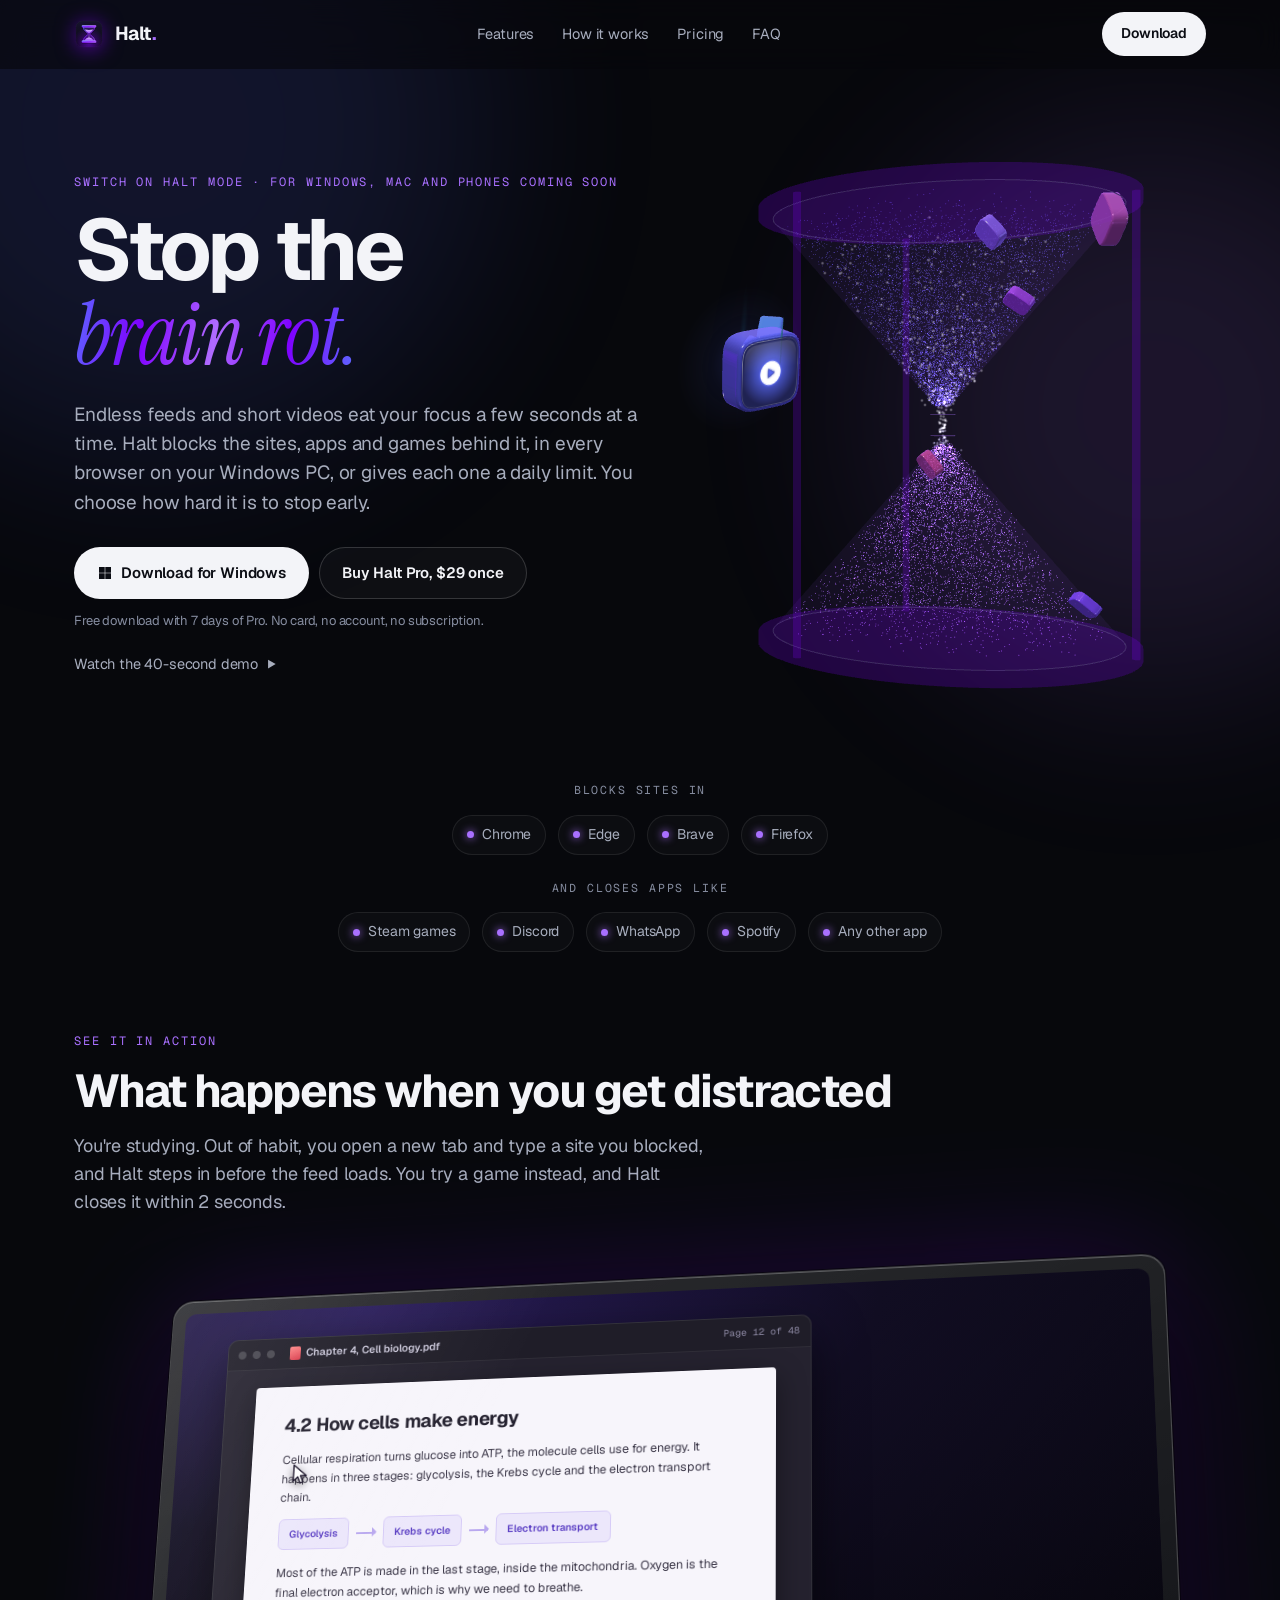
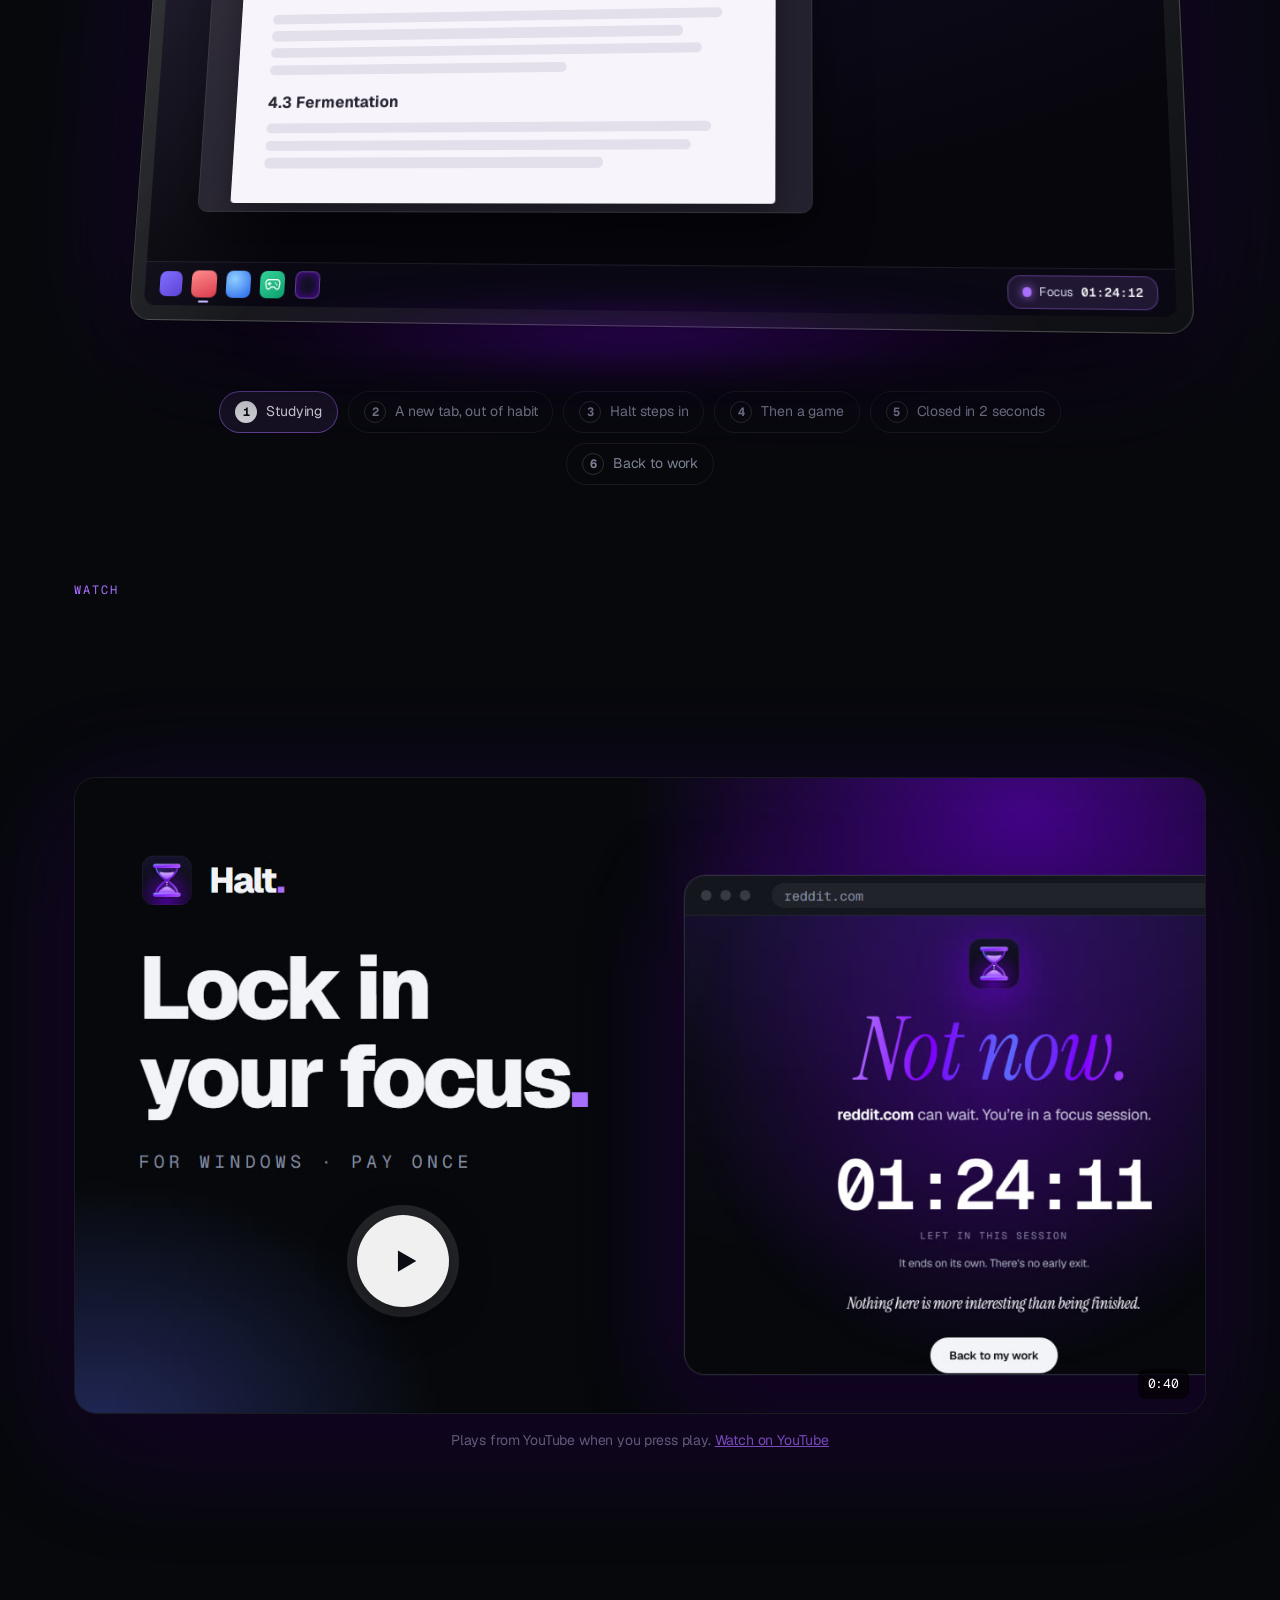
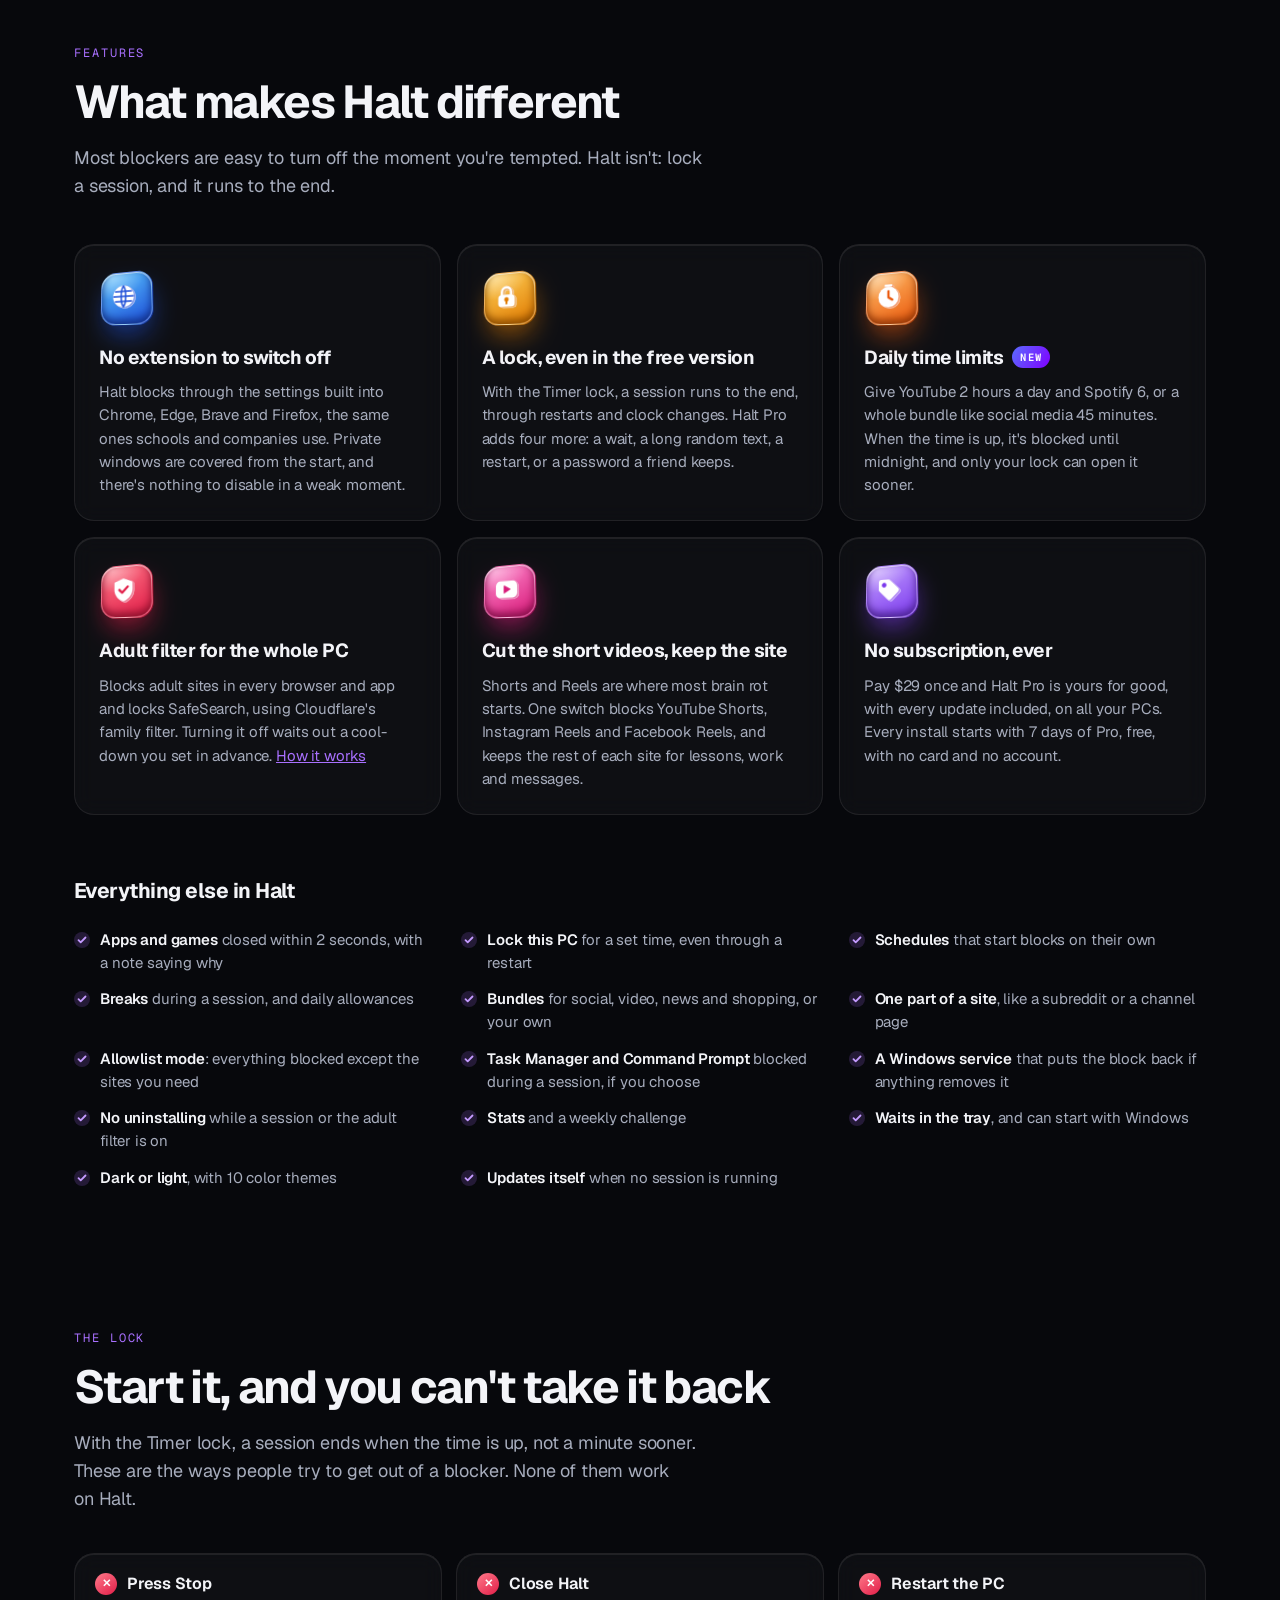
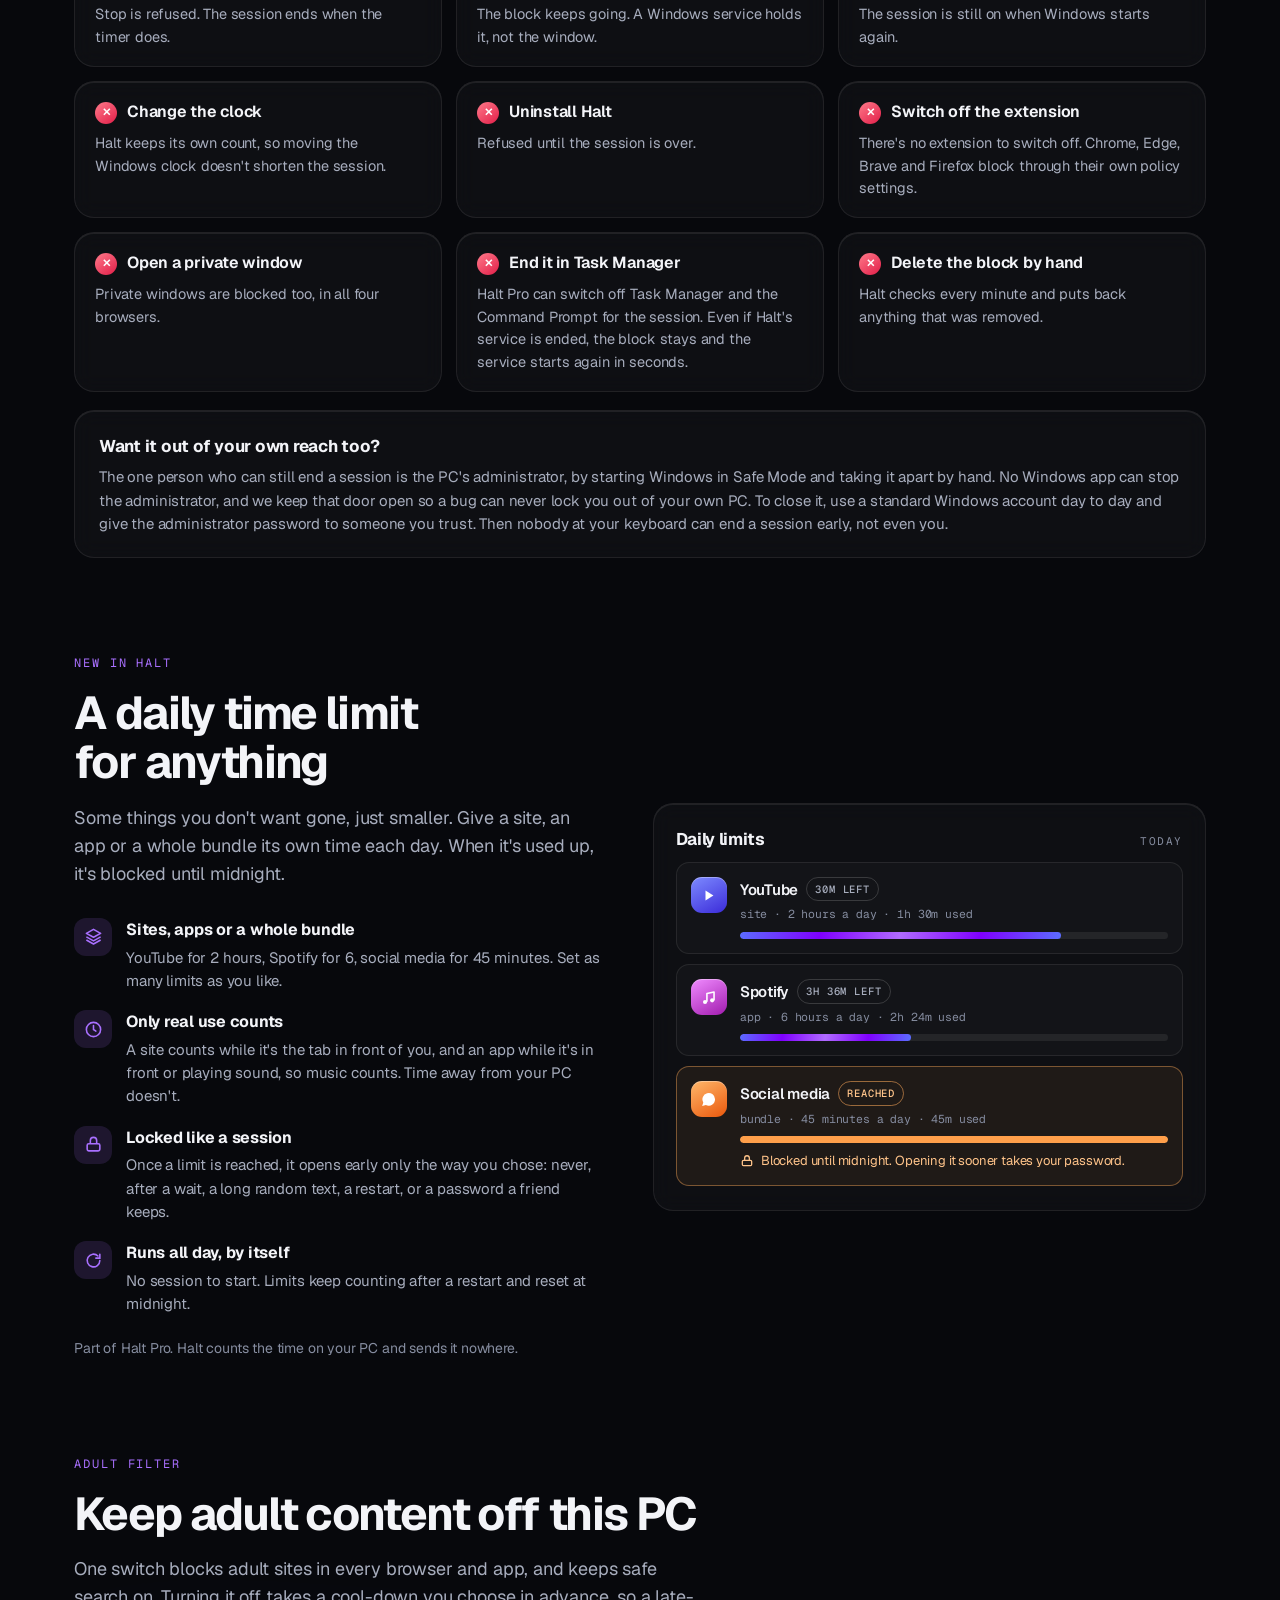
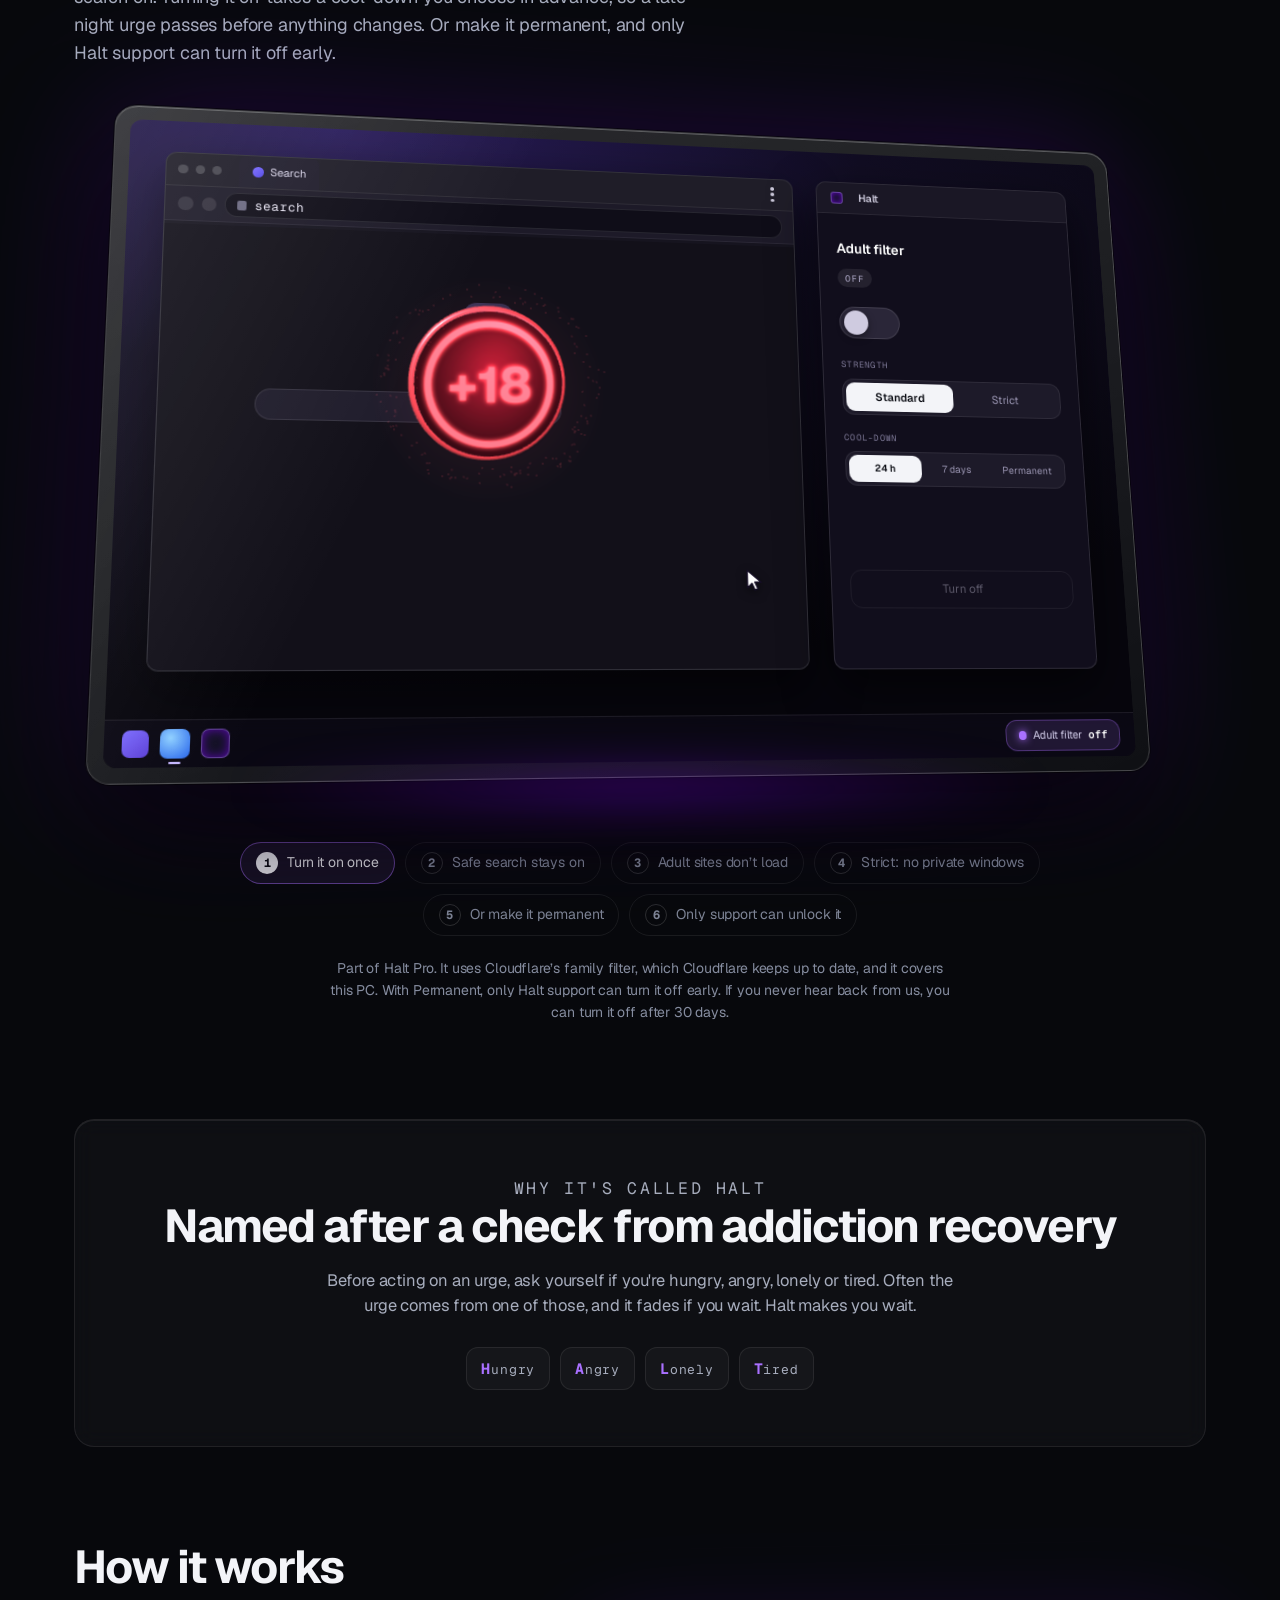
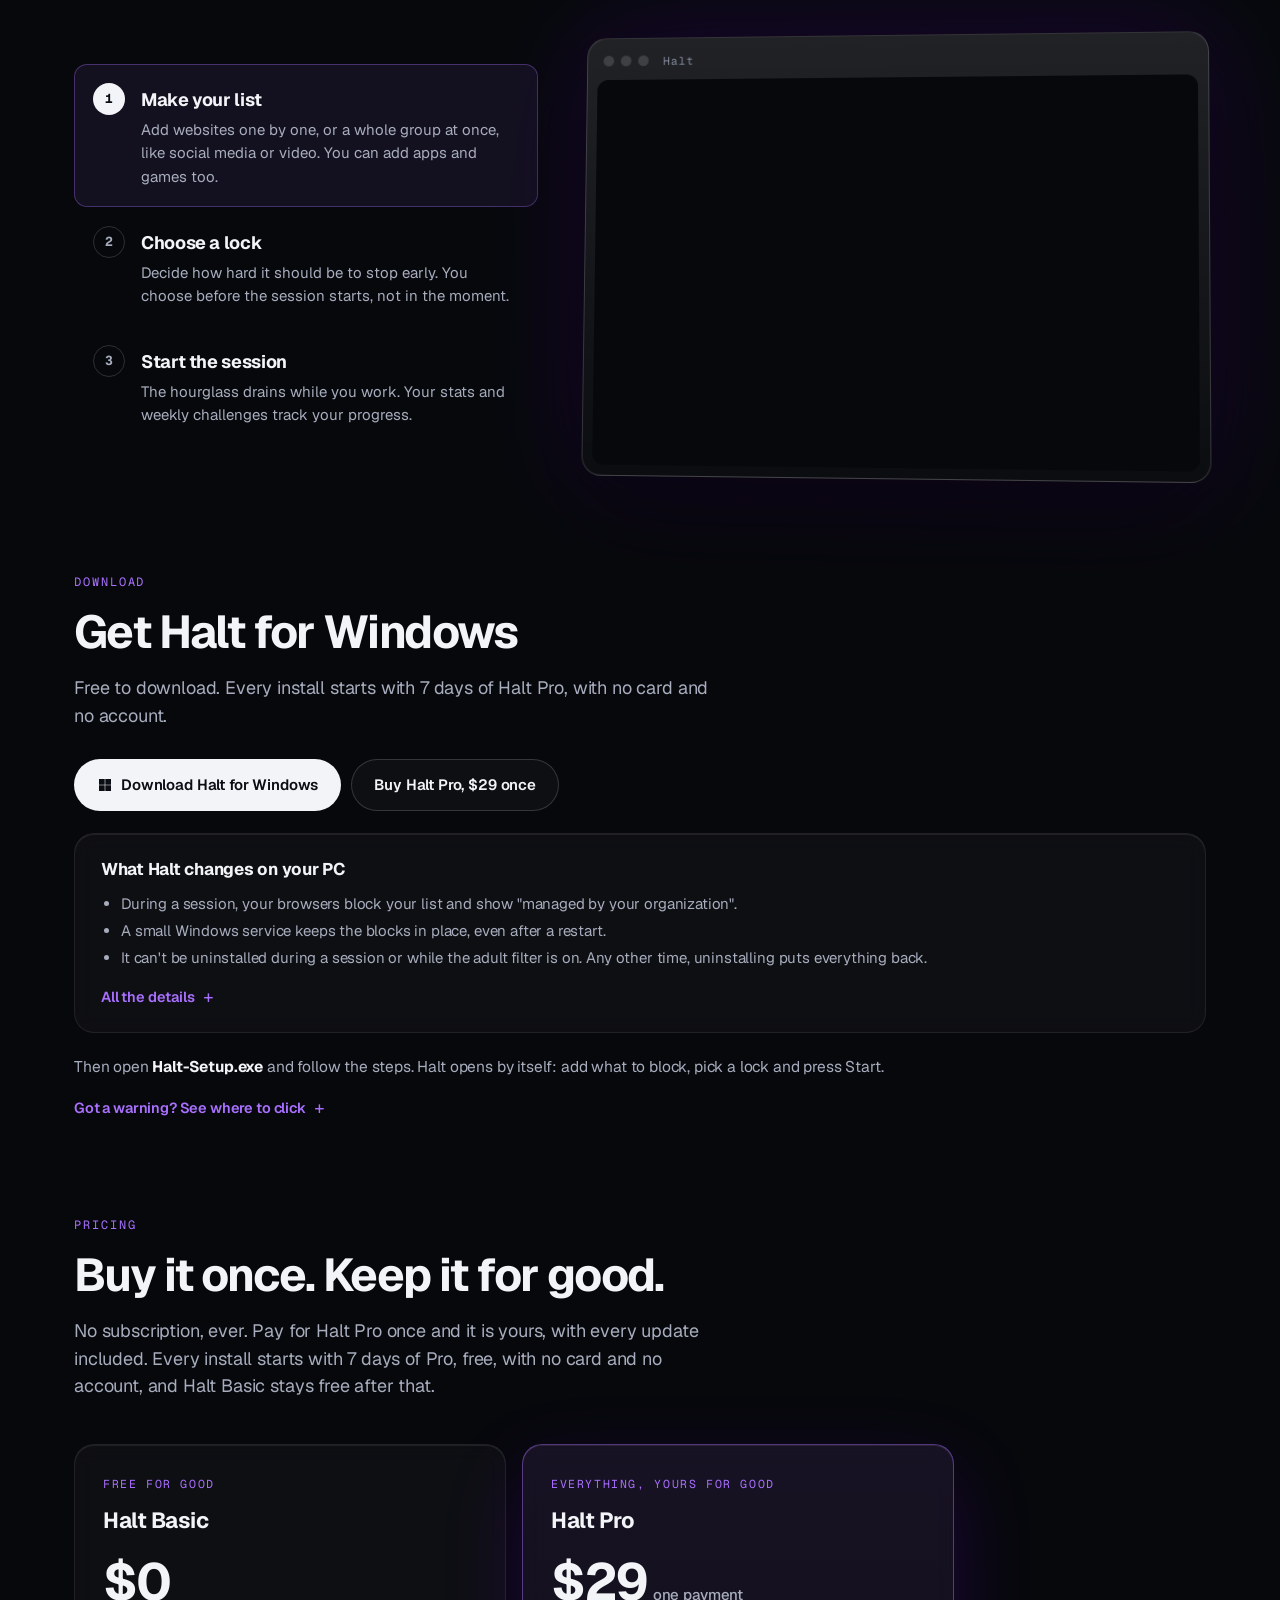
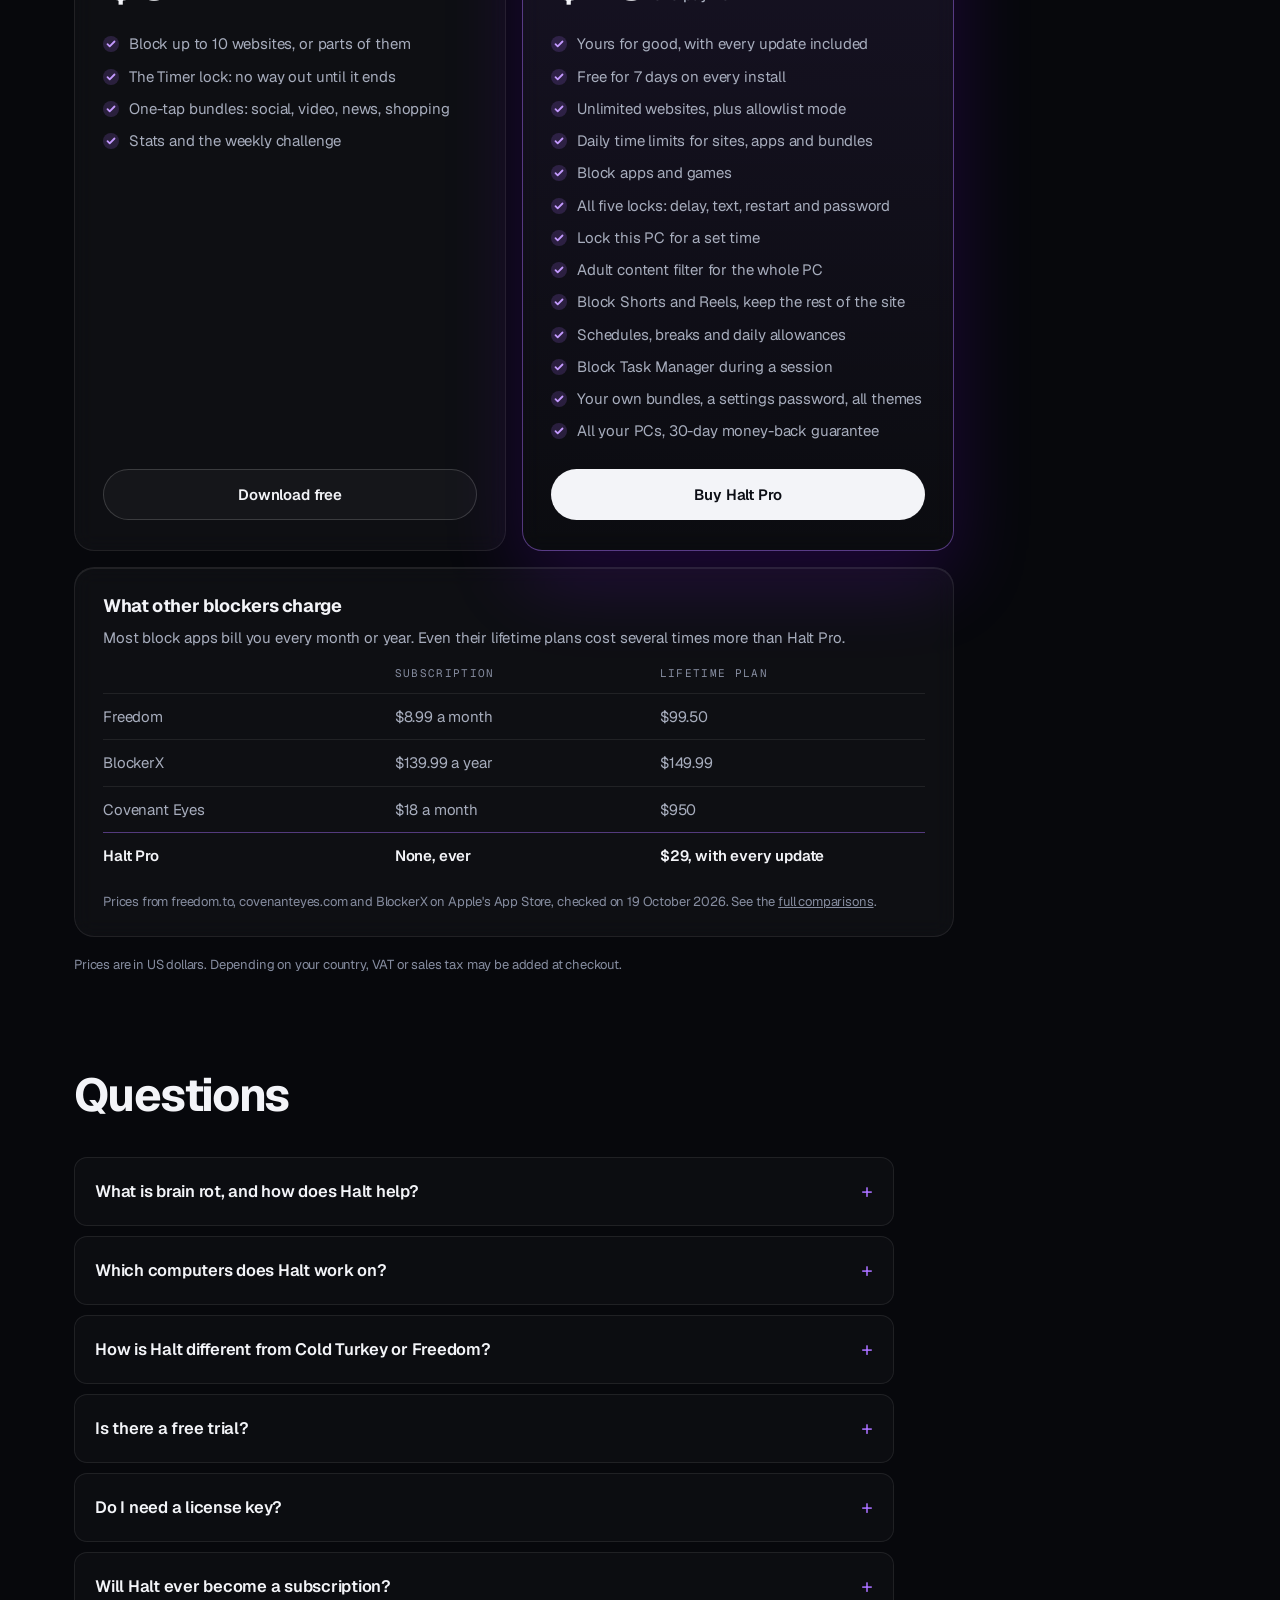
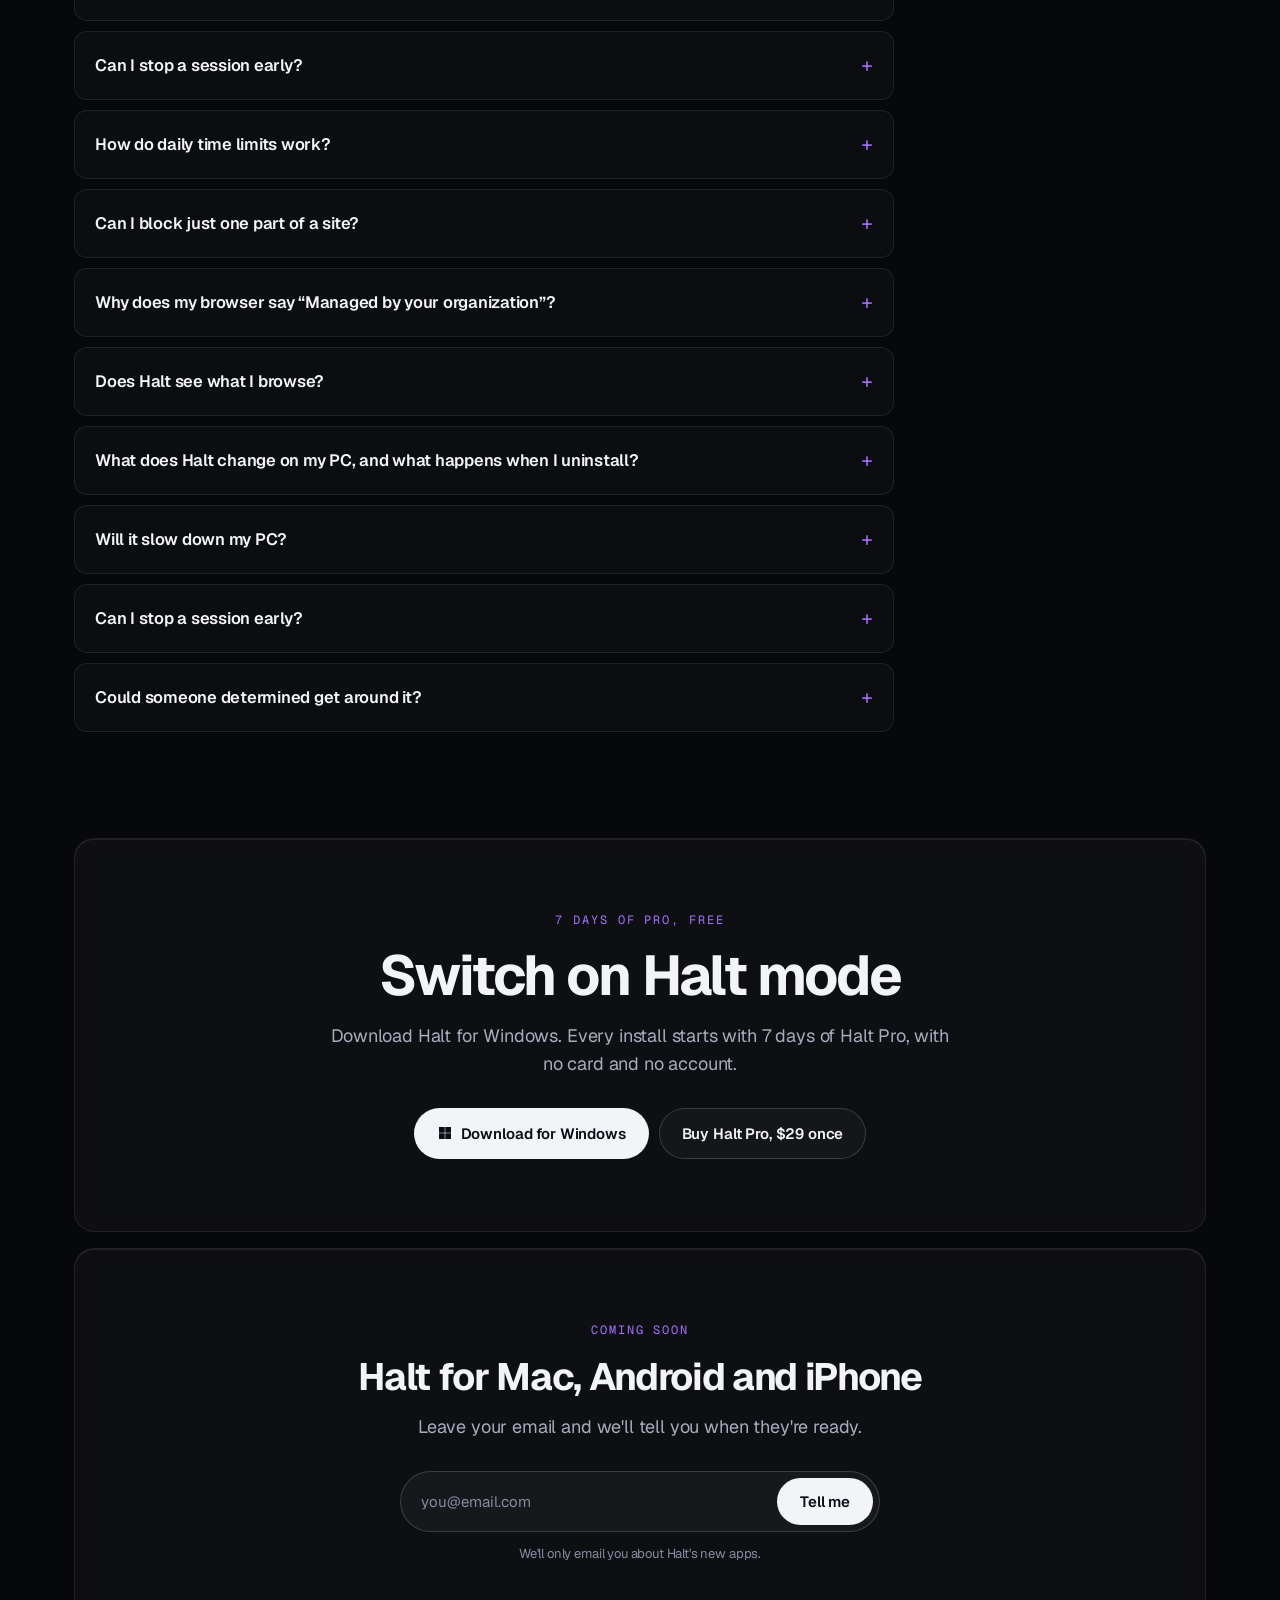
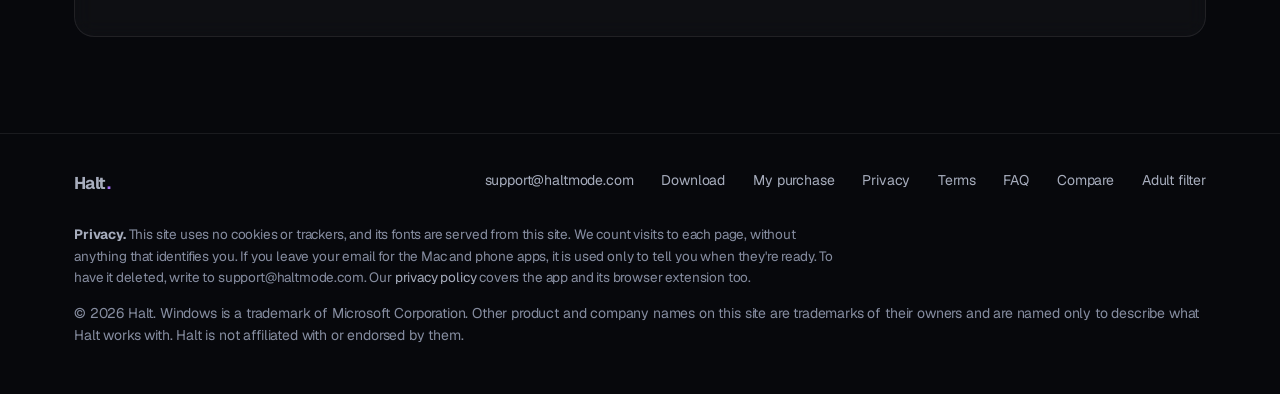
==== commit d4139be1: "Hero tiles back to the original look (the brain rot text stays) Co-Authored-By: Claude Opus 5.5 <nor" ====
--- a/index.html
+++ b/index.html
@@ -1387,8 +1387,8 @@
     let renderer; try{ renderer=new THREE.WebGLRenderer({canvas:cv, alpha:true, antialias:true}); }catch(e){ if(window.__dbg) __dbg.hero='3D not available: '+(e&&e.message); cv.style.display='none'; return; }
     const small=innerWidth<700, pr=Math.min(window.devicePixelRatio||1, small?1.25:2); renderer.setPixelRatio(pr); renderer.setClearColor(0,0);   // phones: fewer pixels to draw
     const scene=new THREE.Scene(), cam=new THREE.PerspectiveCamera(35,1,0.1,80); cam.position.set(0,0,10);
-    scene.add(new THREE.AmbientLight(0xb9a8ff,0.5));   // a violet room light, like the page around it
-    const key=new THREE.DirectionalLight(0xffffff,0.95); key.position.set(-4,5,8); scene.add(key);
+    scene.add(new THREE.AmbientLight(0xffffff,0.55));
+    const key=new THREE.DirectionalLight(0xffffff,1.0); key.position.set(-4,5,8); scene.add(key);
     const fill=new THREE.DirectionalLight(0x9db4ff,0.45); fill.position.set(5,-2,6); scene.add(fill);
     const rimL=new THREE.PointLight(0xa970ff,1.0,30); rimL.position.set(0,0,-2); scene.add(rimL);
     const back=new THREE.Group(), world=new THREE.Group(); scene.add(back); scene.add(world);
@@ -1447,10 +1447,6 @@
       {t:'#3d8bff',ops:[['s','M2.5 3.7h2.4l2.6 10.9',2.3],['f','M5.6 6.2h15.4l-2.2 8a1.8 1.8 0 0 1-1.7 1.4H8.7a1.8 1.8 0 0 1-1.7-1.4z'],['f','M7.4 19.4a1.9 1.9 0 1 0 3.8 0a1.9 1.9 0 1 0-3.8 0zM14.9 19.4a1.9 1.9 0 1 0 3.8 0a1.9 1.9 0 1 0-3.8 0z']]}
     ];
     const POS=[[-1.7,1.25,.25],[0,1.75,-.15],[1.7,1.3,.2],[-2.15,-.05,-.1],[2.15,0,.3],[-1.6,-1.35,.1],[0,-1.8,.25],[1.7,-1.3,-.2]], ADULT=4;
-    // every tile in the site's own colors: indigo at the top, through violet, to deep violet at the bottom,
-    // like the logo's gradient
-    const THEME=[new THREE.Color(0x5b6cff),new THREE.Color(0xa970ff),new THREE.Color(0x7f00ff)];
-    SPECS.forEach((sp,i)=>{ const u=clamp((1.8-POS[i][1])/3.6,0,1); sp.tone='#'+(u<0.5? THEME[0].clone().lerp(THEME[1],u*2) : THEME[1].clone().lerp(THEME[2],(u-0.5)*2)).getHexString(); });
     const rgba=(hex,a)=>{ const c=new THREE.Color(hex); return `rgba(${Math.round(c.r*255)},${Math.round(c.g*255)},${Math.round(c.b*255)},${a})`; };
     function rr(g,x,y,w,h,r){ g.beginPath(); g.moveTo(x+r,y); g.arcTo(x+w,y,x+w,y+h,r); g.arcTo(x+w,y+h,x,y+h,r); g.arcTo(x,y+h,x,y,r); g.arcTo(x,y,x+w,y,r); g.closePath(); }
     function drawGlyph(g,sp,color){   // the symbol in a 24-unit box, centered on a 256 canvas
@@ -1462,19 +1458,17 @@
     // a squircle, the shape of modern app icons: as a canvas path (centre, radius) or as the 3D outline
     function squircle(n,cb){ for(let i=0;i<=n;i++){ const a=i/n*Math.PI*2, c=Math.cos(a), s=Math.sin(a); cb(Math.sign(c)*Math.pow(Math.abs(c),0.4), Math.sign(s)*Math.pow(Math.abs(s),0.4), i); } }
     function sq(g,cx,cy,r){ g.beginPath(); squircle(96,(x,y,i)=>{ if(i) g.lineTo(cx+x*r,cy+y*r); else g.moveTo(cx+x*r,cy+y*r); }); g.closePath(); }
-    // the front surface: smoked glass lit from inside by the tile's color, with the site's indigo-to-violet
-    // sheen, edges that fall gently into shadow, a highlight across the top and a bright rim, like the site's cards
+    // the front surface: smoked glass with a light of the tile's color behind it, a highlight across the top
+    // and a bright rim, like the site's cards
     function faceCanvas(sp){ const c=document.createElement('canvas'); c.width=c.height=256; const g=c.getContext('2d');
       sq(g,128,128,124); g.save(); g.clip();
-      g.fillStyle='rgba(12,10,22,.84)'; g.fillRect(0,0,256,256);
-      const core=g.createRadialGradient(128,108,0,128,124,132); core.addColorStop(0,rgba(sp.tone,0.9)); core.addColorStop(0.5,rgba(sp.tone,0.56)); core.addColorStop(1,rgba(sp.tone,0.14)); g.fillStyle=core; g.fillRect(0,0,256,256);
-      const sheen=g.createLinearGradient(0,0,256,256); sheen.addColorStop(0,'rgba(91,108,255,.22)'); sheen.addColorStop(1,'rgba(127,0,255,.22)'); g.fillStyle=sheen; g.fillRect(0,0,256,256);
-      const ao=g.createRadialGradient(128,120,84,128,128,160); ao.addColorStop(0,'rgba(0,0,0,0)'); ao.addColorStop(1,'rgba(0,0,0,.3)'); g.fillStyle=ao; g.fillRect(0,0,256,256);
-      const hl=g.createLinearGradient(0,0,0,118); hl.addColorStop(0,'rgba(255,255,255,.16)'); hl.addColorStop(1,'rgba(255,255,255,0)'); g.fillStyle=hl; sq(g,128,128,114); g.fill();
+      g.fillStyle='rgba(13,11,22,.82)'; g.fillRect(0,0,256,256);
+      const core=g.createRadialGradient(128,116,0,128,124,124); core.addColorStop(0,rgba(sp.t,0.96)); core.addColorStop(0.45,rgba(sp.t,0.7)); core.addColorStop(1,rgba(sp.t,0.18)); g.fillStyle=core; g.fillRect(0,0,256,256);
+      const hl=g.createLinearGradient(0,0,0,118); hl.addColorStop(0,'rgba(255,255,255,.20)'); hl.addColorStop(1,'rgba(255,255,255,0)'); g.fillStyle=hl; sq(g,128,128,114); g.fill();
       g.restore();
-      const rim=g.createLinearGradient(0,0,256,256); rim.addColorStop(0,'rgba(225,215,255,.66)'); rim.addColorStop(0.5,'rgba(255,255,255,.12)'); rim.addColorStop(1,'rgba(225,215,255,.32)');
+      const rim=g.createLinearGradient(0,0,256,256); rim.addColorStop(0,'rgba(255,255,255,.78)'); rim.addColorStop(0.5,'rgba(255,255,255,.16)'); rim.addColorStop(1,'rgba(255,255,255,.42)');
       g.strokeStyle=rim; g.lineWidth=3; sq(g,128,128,122); g.stroke(); return c; }
-    function glyphCanvas(sp){ const c=document.createElement('canvas'); c.width=c.height=256; const g=c.getContext('2d'); g.shadowColor=rgba(sp.tone,0.95); g.shadowBlur=13; drawGlyph(g,sp,'#fff'); return c; }
+    function glyphCanvas(sp){ const c=document.createElement('canvas'); c.width=c.height=256; const g=c.getContext('2d'); g.shadowColor=rgba(sp.t,0.95); g.shadowBlur=14; drawGlyph(g,sp,'#fff'); return c; }
     const glowCanvas=(()=>{ const c=document.createElement('canvas'); c.width=c.height=128; const g=c.getContext('2d'), r=g.createRadialGradient(64,64,0,64,64,64); r.addColorStop(0,'rgba(255,255,255,.9)'); r.addColorStop(0.45,'rgba(255,255,255,.3)'); r.addColorStop(1,'rgba(255,255,255,0)'); g.fillStyle=r; g.fillRect(0,0,128,128); return c; })();
     const glowTex=new THREE.CanvasTexture(glowCanvas);
     // the face shader: the drawn surface, a shine that sweeps across now and then, and a gray-out for "blocked"
@@ -1486,8 +1480,8 @@
     const tileShape=new THREE.Shape(); squircle(120,(x,y,i)=>{ if(i) tileShape.lineTo(x*0.5,y*0.5); else tileShape.moveTo(x*0.5,y*0.5); });
     const DEPTH=0.3, bodyGeo=new THREE.ExtrudeGeometry(tileShape,{depth:DEPTH,bevelEnabled:true,bevelThickness:0.06,bevelSize:0.045,bevelSegments:5,curveSegments:1}); bodyGeo.translate(0,0,-(DEPTH+0.06));
     const plane=new THREE.PlaneGeometry(1,1), GRAY=new THREE.Color(0.42,0.42,0.48), WHITE=new THREE.Color(1,1,1);
-    // the block sign: a deep red ring with a bar over a dark glass disc, satin rather than glossy
-    const red=new THREE.MeshPhysicalMaterial({color:0x8e1532,emissive:0x2c040d,emissiveIntensity:0.4,metalness:0.05,roughness:0.55,clearcoat:0.2,clearcoatRoughness:0.5,envMapIntensity:0.12});
+    // the block sign: a glossy red ring with a bar over a dark glass disc
+    const red=new THREE.MeshPhysicalMaterial({color:0xe0102e,emissive:0xb80a26,emissiveIntensity:0.6,metalness:0.1,roughness:0.24,clearcoat:1,clearcoatRoughness:0.12,envMapIntensity:0.25});
     const ringG=new THREE.TorusGeometry(0.4,0.075,20,64), barG=new THREE.BoxGeometry(0.76,0.13,0.12), discG=new THREE.CircleGeometry(0.4,48);
     const discM=new THREE.MeshBasicMaterial({color:0x14060c,transparent:true,opacity:0.55,depthWrite:false});
     function makeSign(){ const s=new THREE.Group(), bar=new THREE.Mesh(barG,red); bar.rotation.z=-Math.PI/4; const d=new THREE.Mesh(discG,discM); d.position.z=-0.03; s.add(d,new THREE.Mesh(ringG,red),bar); s.scale.setScalar(0.0001); return s; }
@@ -1498,24 +1492,21 @@
       g.fillStyle='#ff5c7a'; g.beginPath(); g.arc(x+58,90,13,0,Math.PI*2); g.fill();
       g.fillStyle='#fff'; g.textAlign='left'; g.textBaseline='middle'; g.fillText('Blocked',x+88,93); return c; }
     const labelTex=new THREE.CanvasTexture(pillCanvas()), labelGeo=new THREE.PlaneGeometry(1.0,0.35);
-    const tiles=SPECS.map((sp,i)=>{ const g=new THREE.Group(), p=POS[i], tint=new THREE.Color(sp.tone), light=tint.clone().lerp(WHITE,0.45);
-      // grounding: a soft dark shadow below and behind the tile, and a dim glow of its color around it
-      // (normal blending, so it tints the page instead of leaving a dull disc on the see-through canvas)
-      const shadow=new THREE.Mesh(plane,new THREE.MeshBasicMaterial({map:glowTex,color:0x000000,transparent:true,opacity:0.75,depthWrite:false})); shadow.scale.set(1.8,1.25,1); shadow.position.set(0.06,-0.42,-0.62); shadow.renderOrder=-1;
-      const glow=new THREE.Mesh(plane,new THREE.MeshBasicMaterial({map:glowTex,color:tint.clone(),transparent:true,opacity:0.28,depthWrite:false})); glow.scale.setScalar(2.3); glow.position.z=-0.75; glow.renderOrder=0;
+    const tiles=SPECS.map((sp,i)=>{ const g=new THREE.Group(), p=POS[i], tint=new THREE.Color(sp.t), light=tint.clone().lerp(WHITE,0.5);
+      const glow=new THREE.Mesh(plane,new THREE.MeshBasicMaterial({map:glowTex,color:tint.clone(),transparent:true,opacity:0.3,blending:THREE.AdditiveBlending,depthWrite:false})); glow.scale.setScalar(2.2); glow.position.z=-0.7; glow.renderOrder=0;
       const gt=new THREE.CanvasTexture(glyphCanvas(sp)), layers=[];
-      for(let k=0;k<3;k++){ const m=new THREE.MeshBasicMaterial({map:gt,transparent:true,depthWrite:false,opacity:k<2? 0.2 : 1,color:k<2? light.clone() : WHITE.clone()});
+      for(let k=0;k<3;k++){ const m=new THREE.MeshBasicMaterial({map:gt,transparent:true,depthWrite:false,opacity:k<2? 0.22 : 1,color:k<2? light.clone() : WHITE.clone()});
         const l=new THREE.Mesh(plane,m); l.scale.setScalar(0.76); l.position.z=k<2? -0.16+k*0.06 : 0.012; l.renderOrder=k<2? 3+k : 10; g.add(l); layers.push(m); }   // two soft copies inside the glass, the crisp symbol on its face
-      const bodyMat=new THREE.MeshPhysicalMaterial({color:new THREE.Color(0x14111f).lerp(tint,0.24),metalness:0,roughness:0.2,clearcoat:0.8,clearcoatRoughness:0.15,transparent:true,opacity:0.88,envMapIntensity:1.1,depthWrite:false});
+      const bodyMat=new THREE.MeshPhysicalMaterial({color:new THREE.Color(0x14111f).lerp(tint,0.22),metalness:0,roughness:0.14,clearcoat:1,clearcoatRoughness:0.08,transparent:true,opacity:0.86,envMapIntensity:1.6,depthWrite:false});
       const body=new THREE.Mesh(bodyGeo,bodyMat); body.renderOrder=8;
       const faceMat=new THREE.ShaderMaterial({uniforms:{map:{value:new THREE.CanvasTexture(faceCanvas(sp))},uShine:{value:-1},uGray:{value:0}},vertexShader:faceVS,fragmentShader:faceFS,transparent:true,depthWrite:false});
       const face=new THREE.Mesh(plane,faceMat); face.position.z=0.003; face.renderOrder=9;
-      g.add(shadow,glow,body,face);
+      g.add(glow,body,face);
       const sign=makeSign(); sign.position.z=0.42; g.add(sign);
       const label=new THREE.Mesh(labelGeo,new THREE.MeshBasicMaterial({map:labelTex,transparent:true,opacity:0,depthWrite:false})); label.position.set(0,0.72,0.5); label.renderOrder=20; g.add(label);
       world.add(g);
       const sc=new THREE.Vector3((rnd()*2-1)*3.6,(rnd()*2-1)*3.2,-2.5-rnd()*2);   // where it flies in from
-      return {g,p,face,faceMat,bodyMat,layers,glow,shadow,sign,label,sc,base:[...layers.map(m=>m.color.clone())],bodyBase:bodyMat.color.clone(),
+      return {g,p,face,faceMat,bodyMat,layers,glow,sign,label,sc,base:[...layers.map(m=>m.color.clone())],bodyBase:bodyMat.color.clone(),
         ph:rnd()*6.28,rx:(rnd()-0.5)*0.35,ry:(rnd()-0.5)*0.5,rz:(rnd()-0.5)*0.16,lift:0,hov:0,bt:-1,sS:0.0001,sV:0,sG:0.0001,shineAt:1+rnd()*5};
     });
     if(document.fonts && document.fonts.ready) document.fonts.ready.then(()=>{ const t=tiles[ADULT]; t.layers[0].map.image=glyphCanvas(SPECS[ADULT]); t.layers[0].map.needsUpdate=true;
@@ -1540,7 +1531,7 @@
     layout(); addEventListener('resize',layout); if('ResizeObserver' in window) new ResizeObserver(layout).observe(stage);
 
     // a refusal: the tile shakes and grays out, the block sign springs up, "Blocked" shows, a red flash
-    function block(t){ if(t.bt>=0 && t.bt<0.7) return; t.bt=0; t.sG=1; flashI=0.9; flash.position.set(t.g.position.x,t.g.position.y,t.g.position.z+0.8); }
+    function block(t){ if(t.bt>=0 && t.bt<0.7) return; t.bt=0; t.sG=1; flashI=2.4; flash.position.set(t.g.position.x,t.g.position.y,t.g.position.z+0.8); }
 
     // visitors can try it: hovering lifts a tile, clicking it gets refused
     const ray=new THREE.Raycaster(), ndc=new THREE.Vector2(); let hoverTile=null, userAt=-1e9;
@@ -1572,8 +1563,7 @@
           lab=b<0.15? 0 : b<0.4? (b-0.15)/0.25 : b<1.45? 1 : Math.max(0,1-(b-1.45)/0.3); t.lift=Math.max(0,t.lift-dt*2);
           if(b>1.45) t.sG=0.0001; if(b>2.0) t.bt=-1; }
         t.layers.forEach((m,j)=>m.color.copy(t.base[j]).lerp(GRAY,0.6*gray)); t.bodyMat.color.copy(t.bodyBase).lerp(GRAY,0.6*gray);
-        t.faceMat.uniforms.uGray.value=gray; t.glow.material.opacity=(0.28+t.hov*0.18)*(1-0.6*gray)*Math.min(1,k);
-        const up=Math.min(1,t.hov+t.lift); t.shadow.material.opacity=0.75*Math.min(1,k)*(1-0.35*up); t.shadow.position.y=-0.42-0.14*up;   // a lifted tile casts a softer, farther shadow
+        t.faceMat.uniforms.uGray.value=gray; t.glow.material.opacity=(0.3+t.hov*0.22)*(1-0.7*gray)*Math.min(1,k);
         for(let rem=dt; rem>0; rem-=1/120){ const h=Math.min(1/120,rem); t.sV+=(t.sG-t.sS)*h*190; t.sV*=Math.max(0,1-h*11); t.sS+=t.sV*h; }
         t.sign.scale.setScalar(Math.max(0.0001,t.sS)); t.sign.rotation.set(0,Math.sin(time*2.2+t.ph)*0.18,0);
         t.label.material.opacity=lab; t.label.position.y=0.66+0.1*lab;
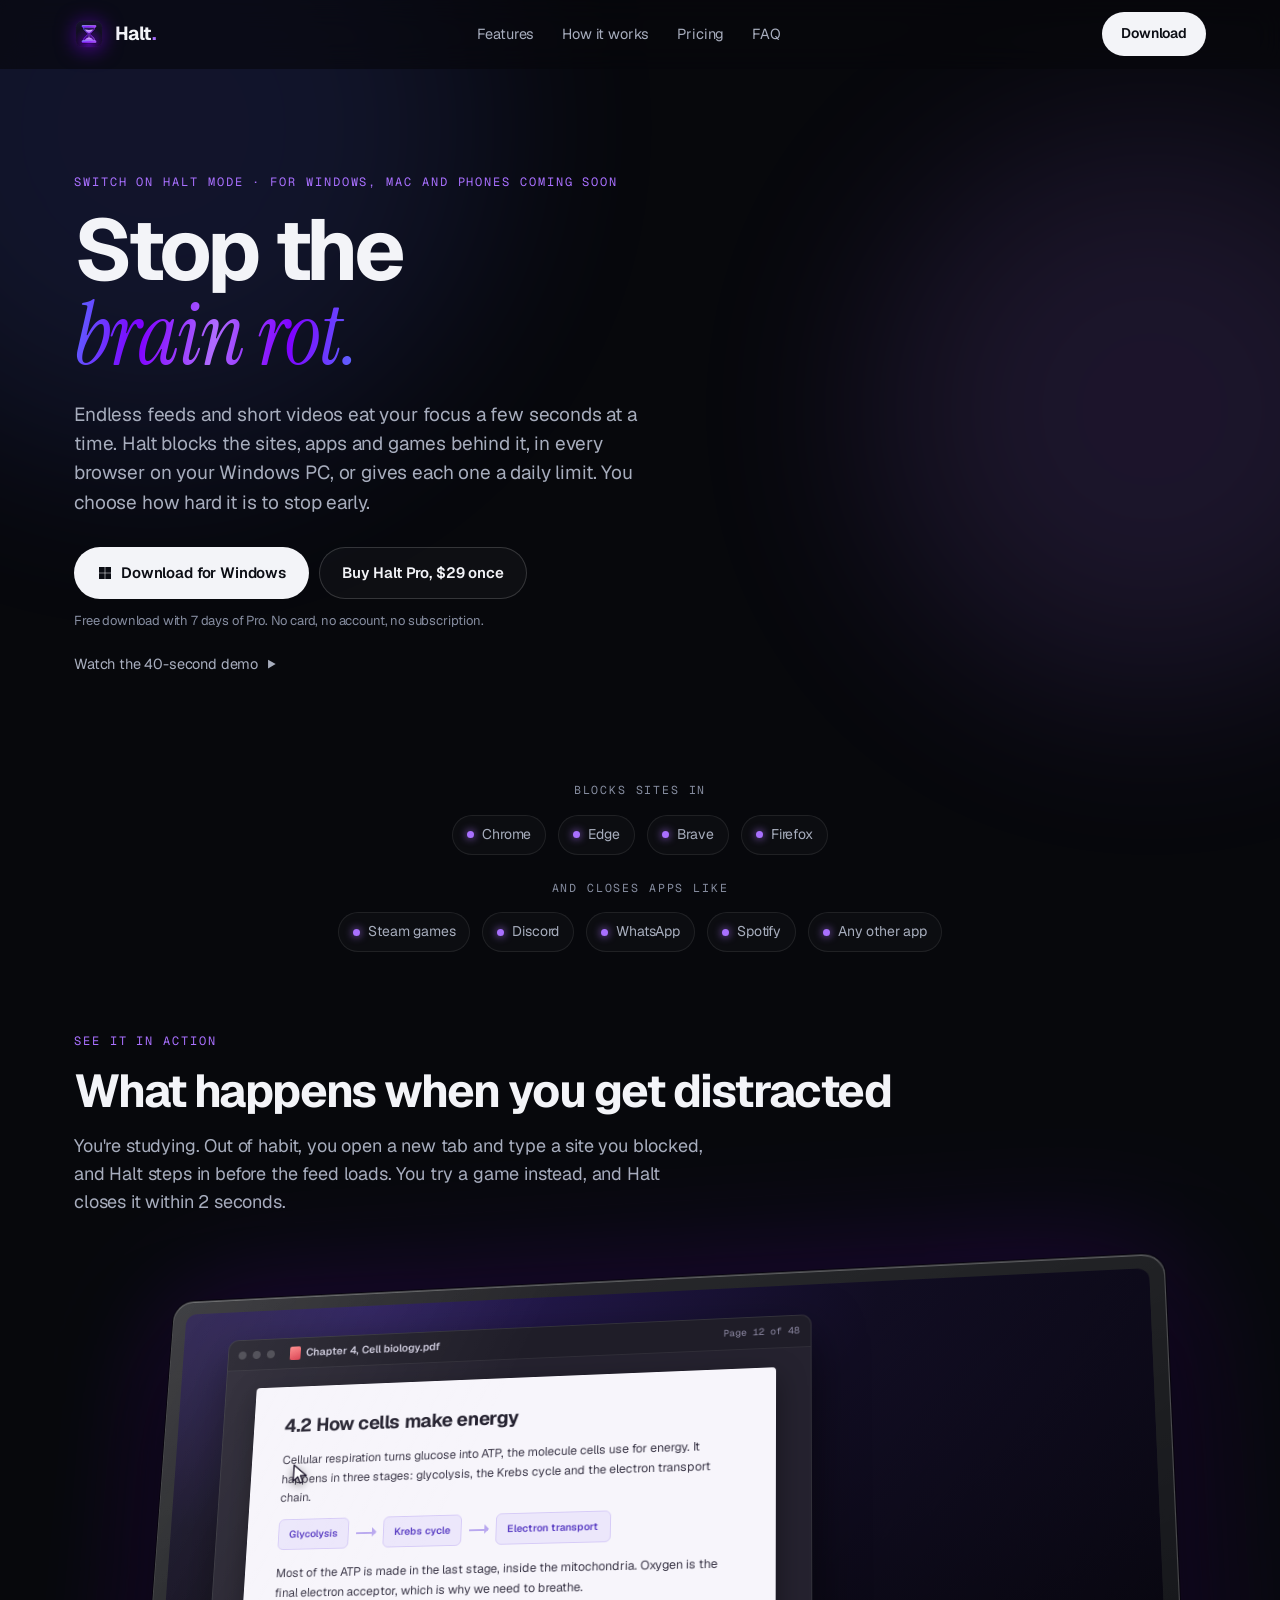
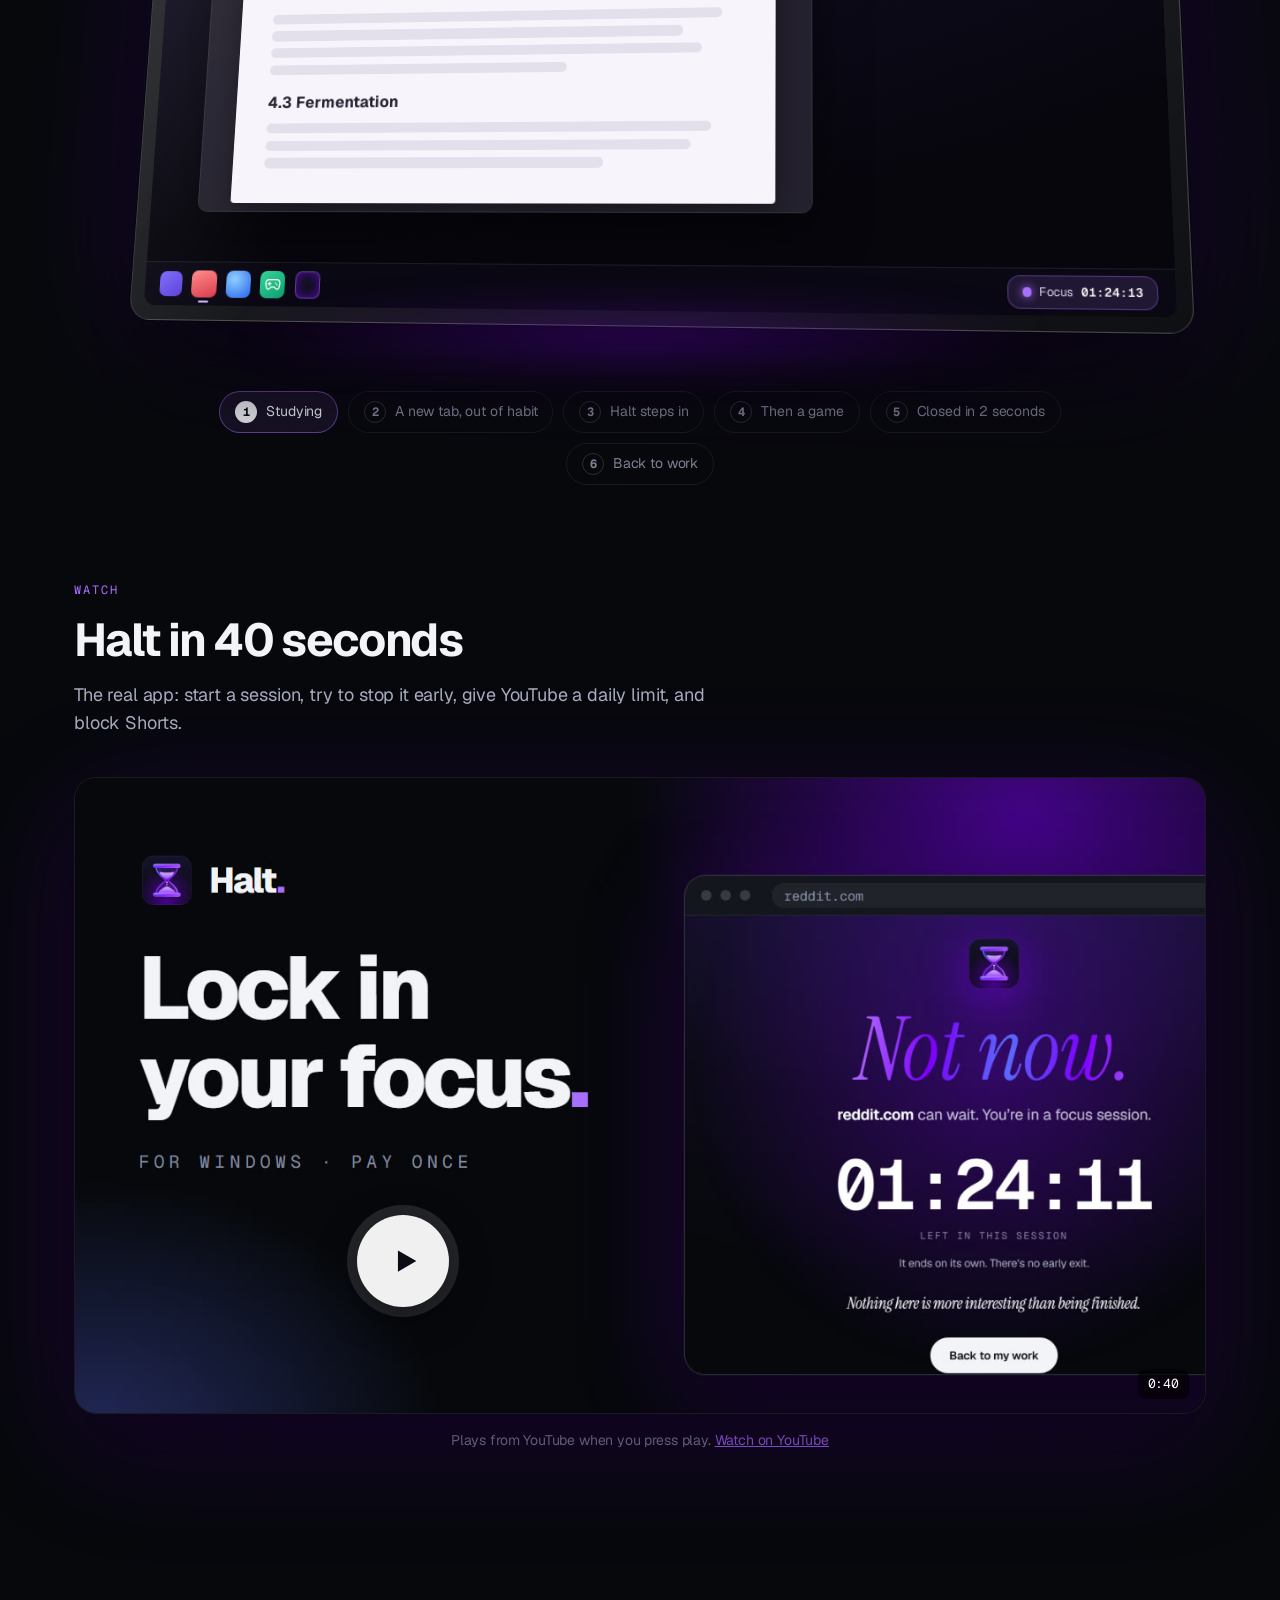
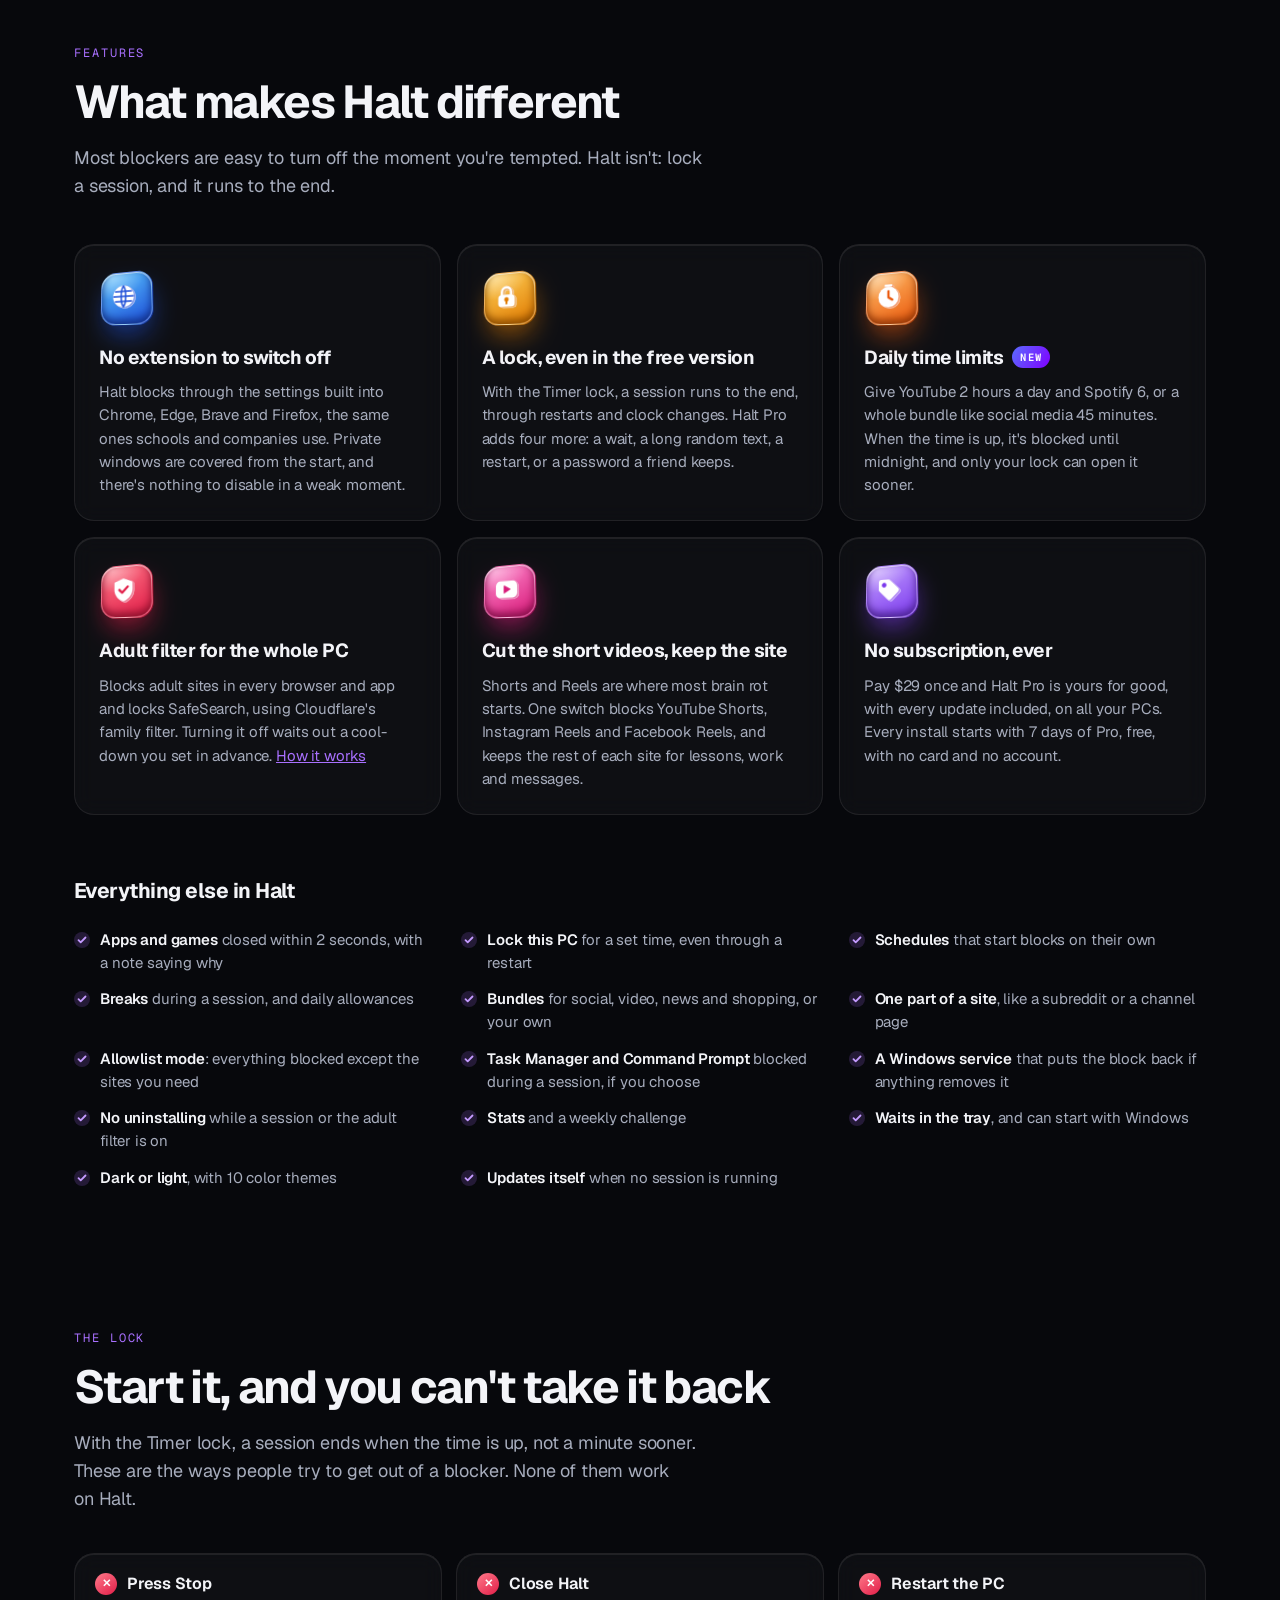
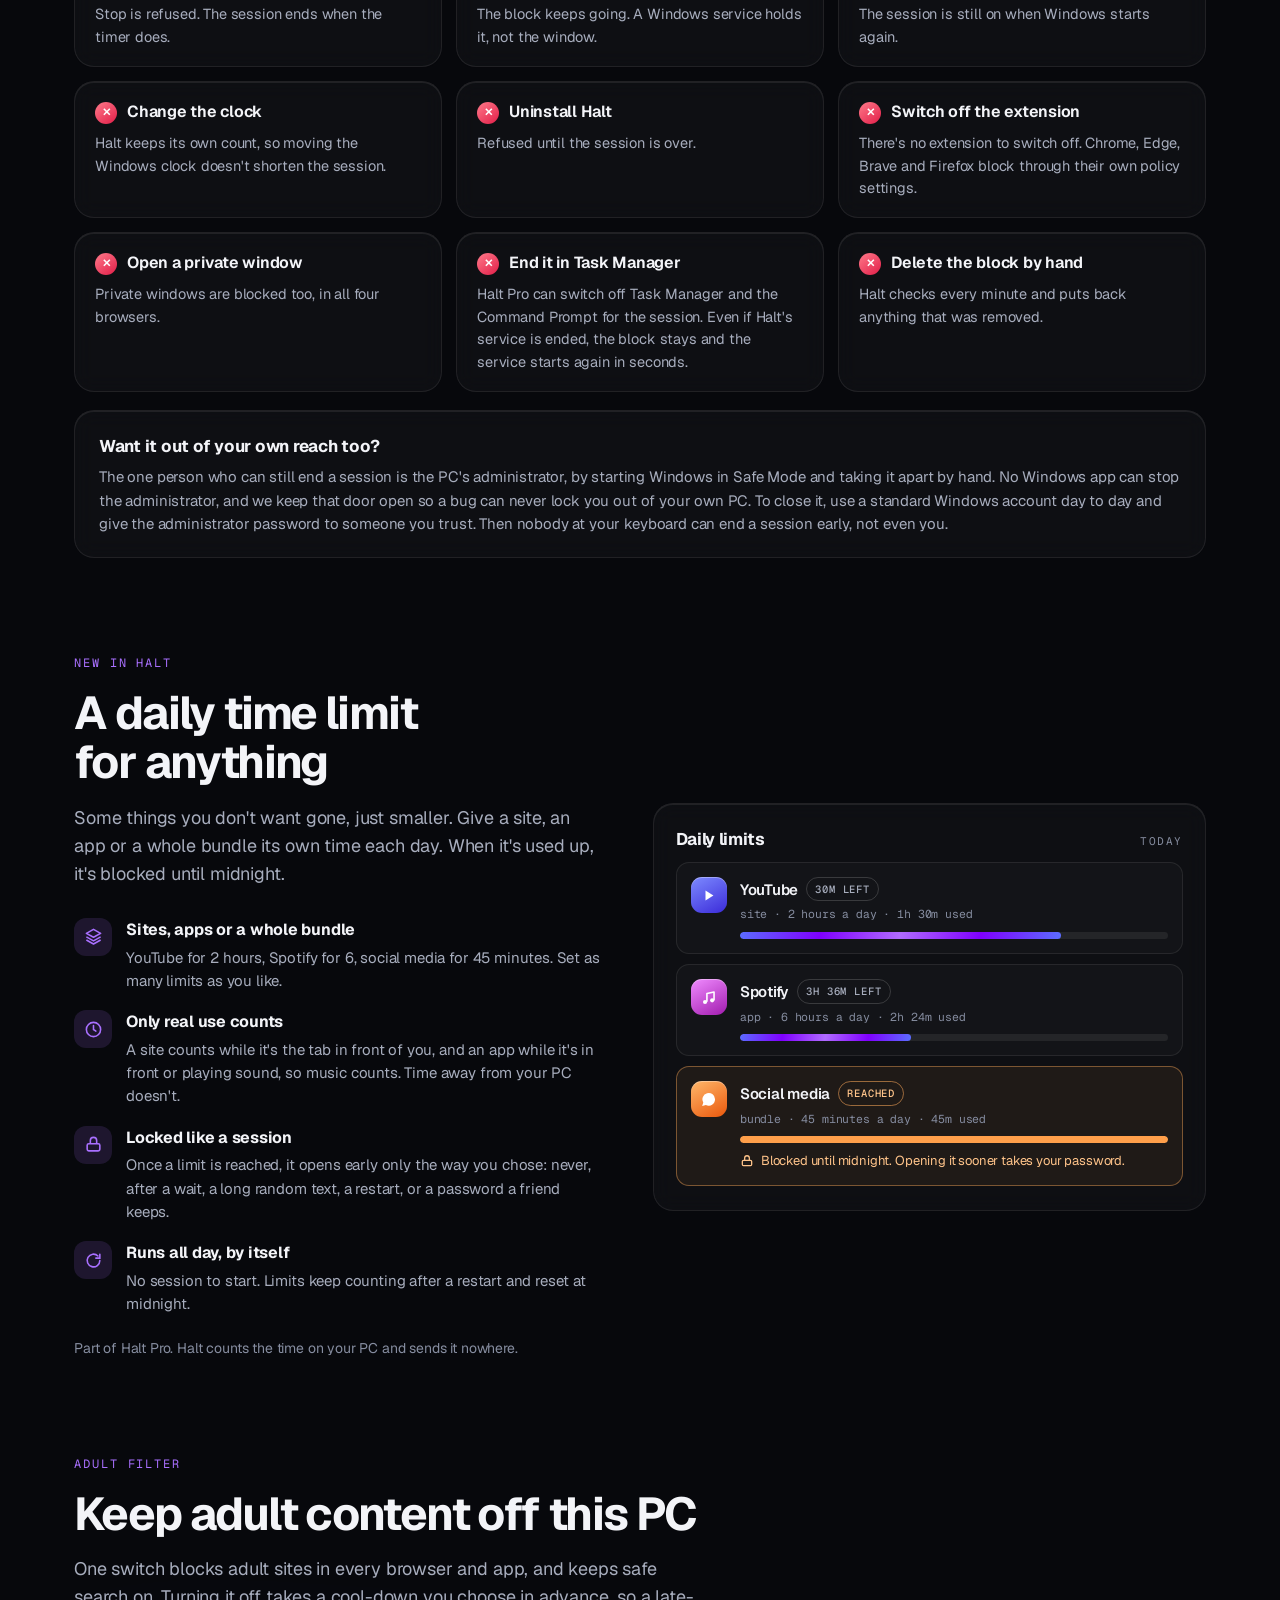
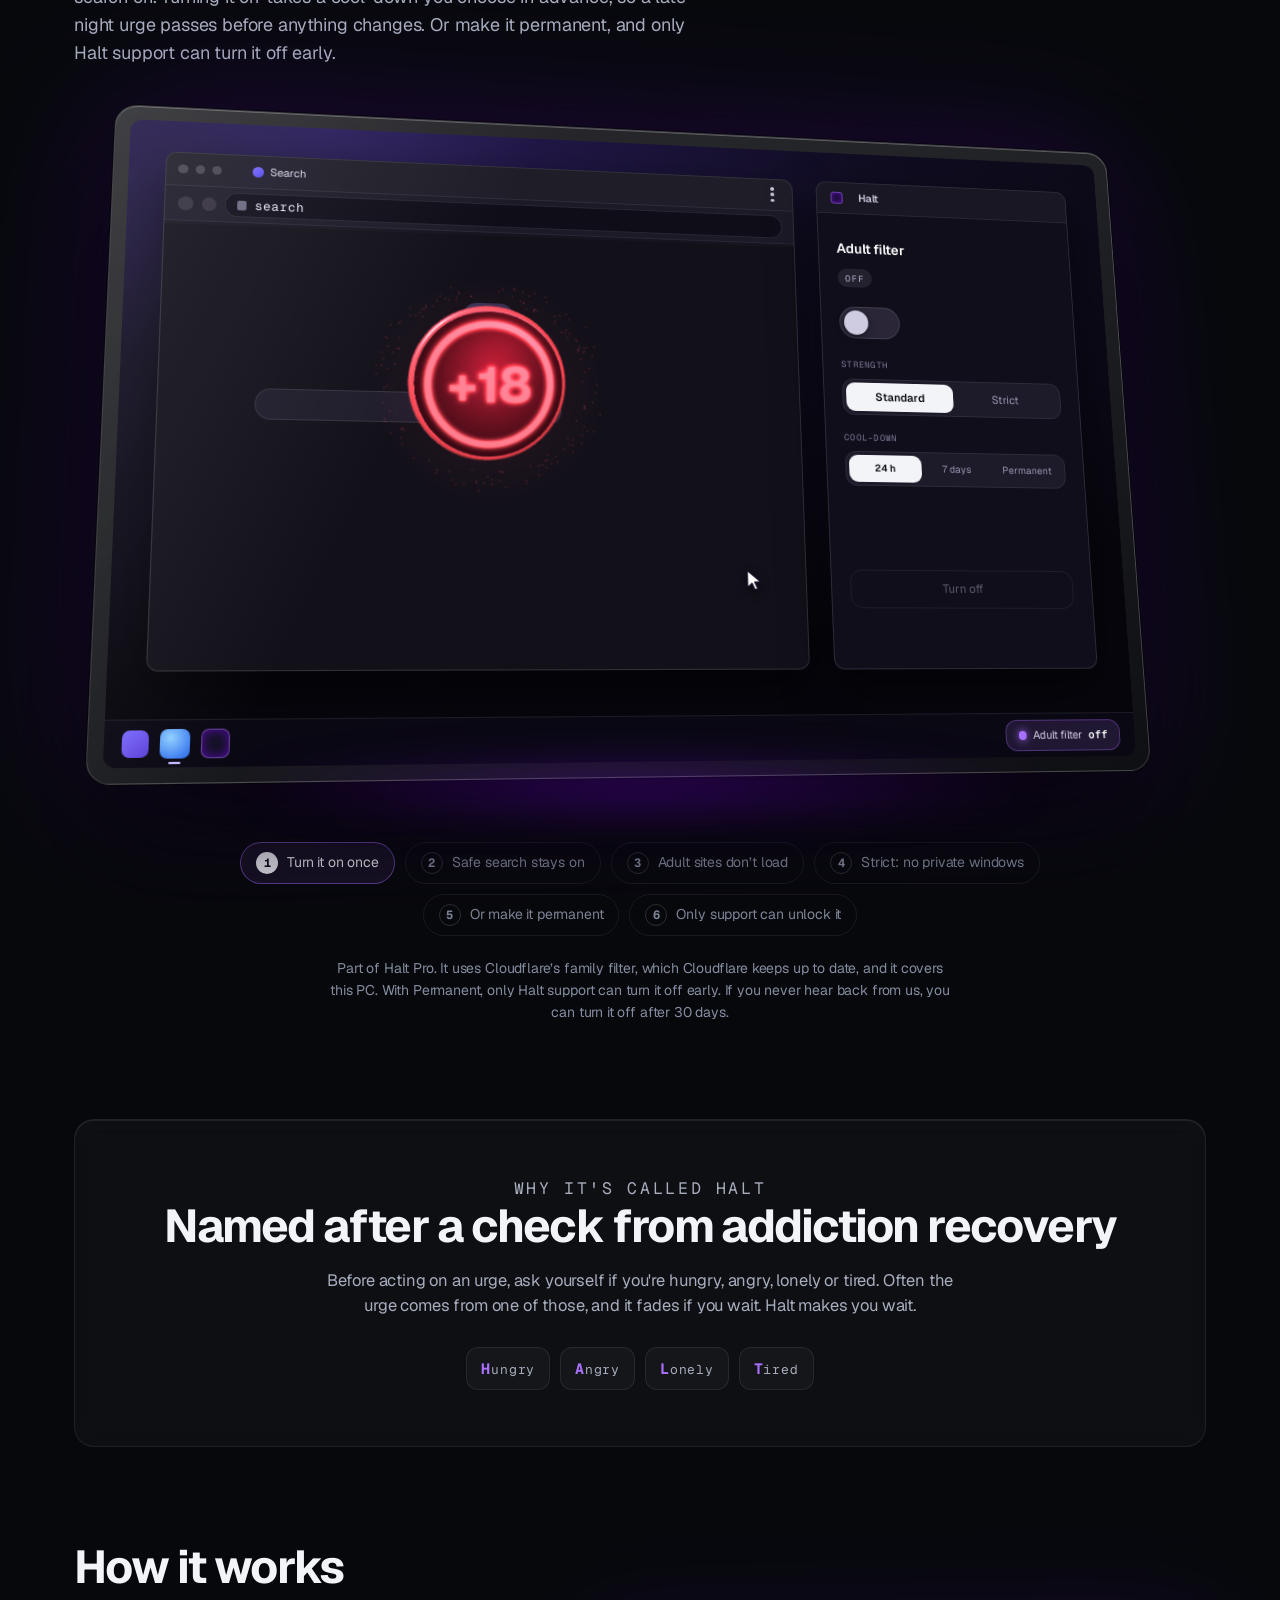
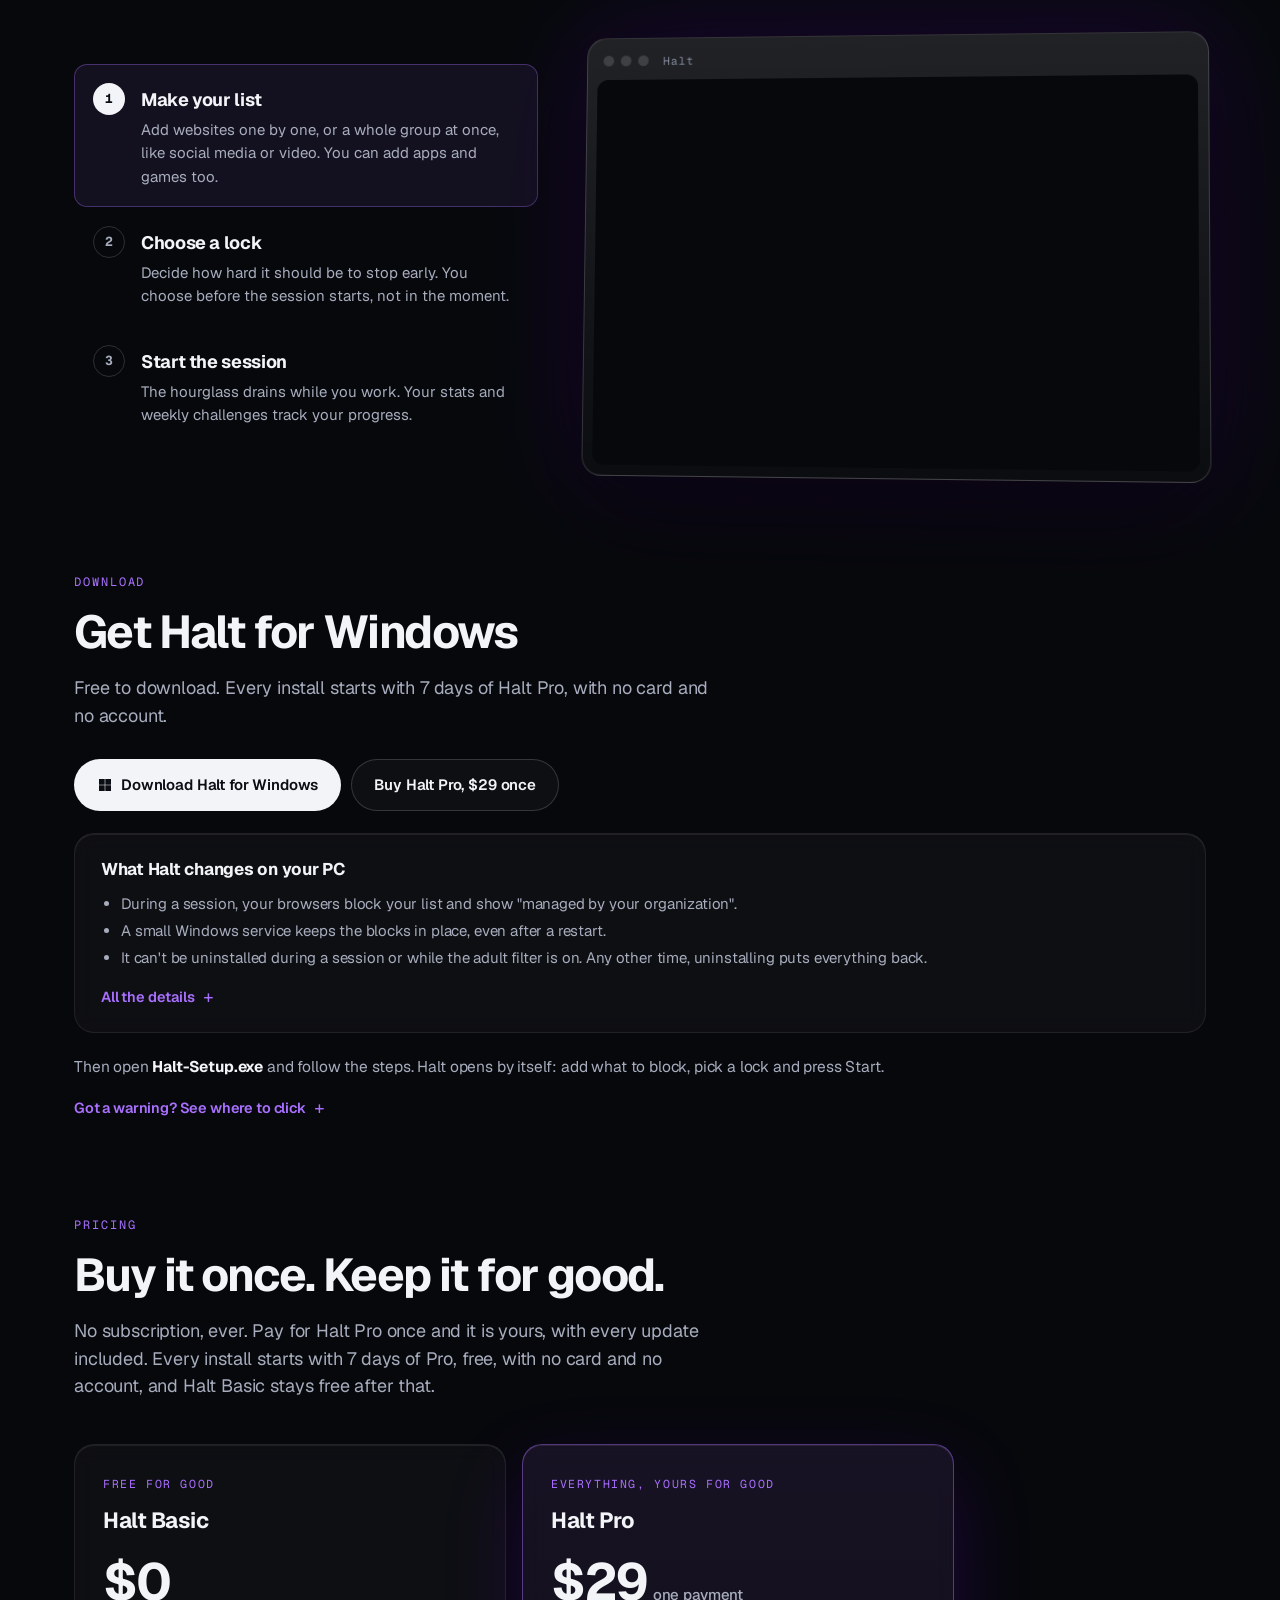
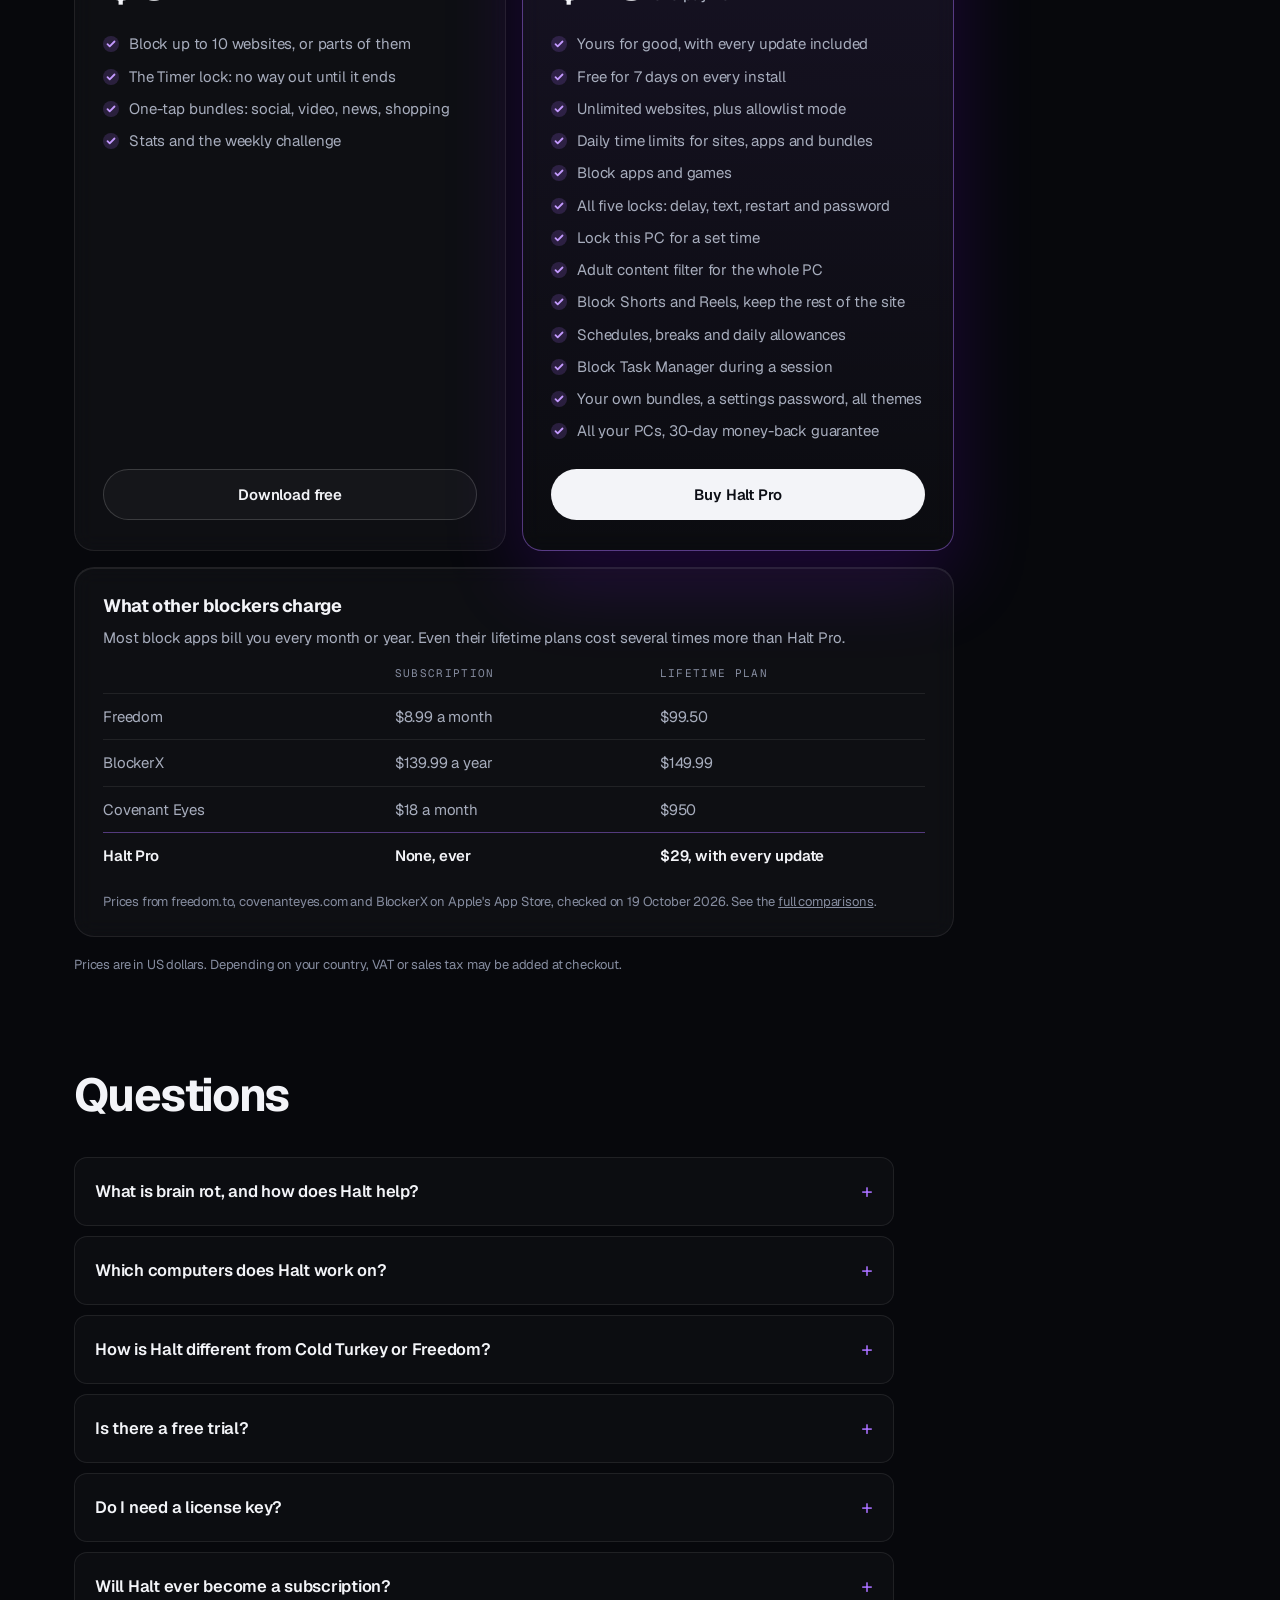
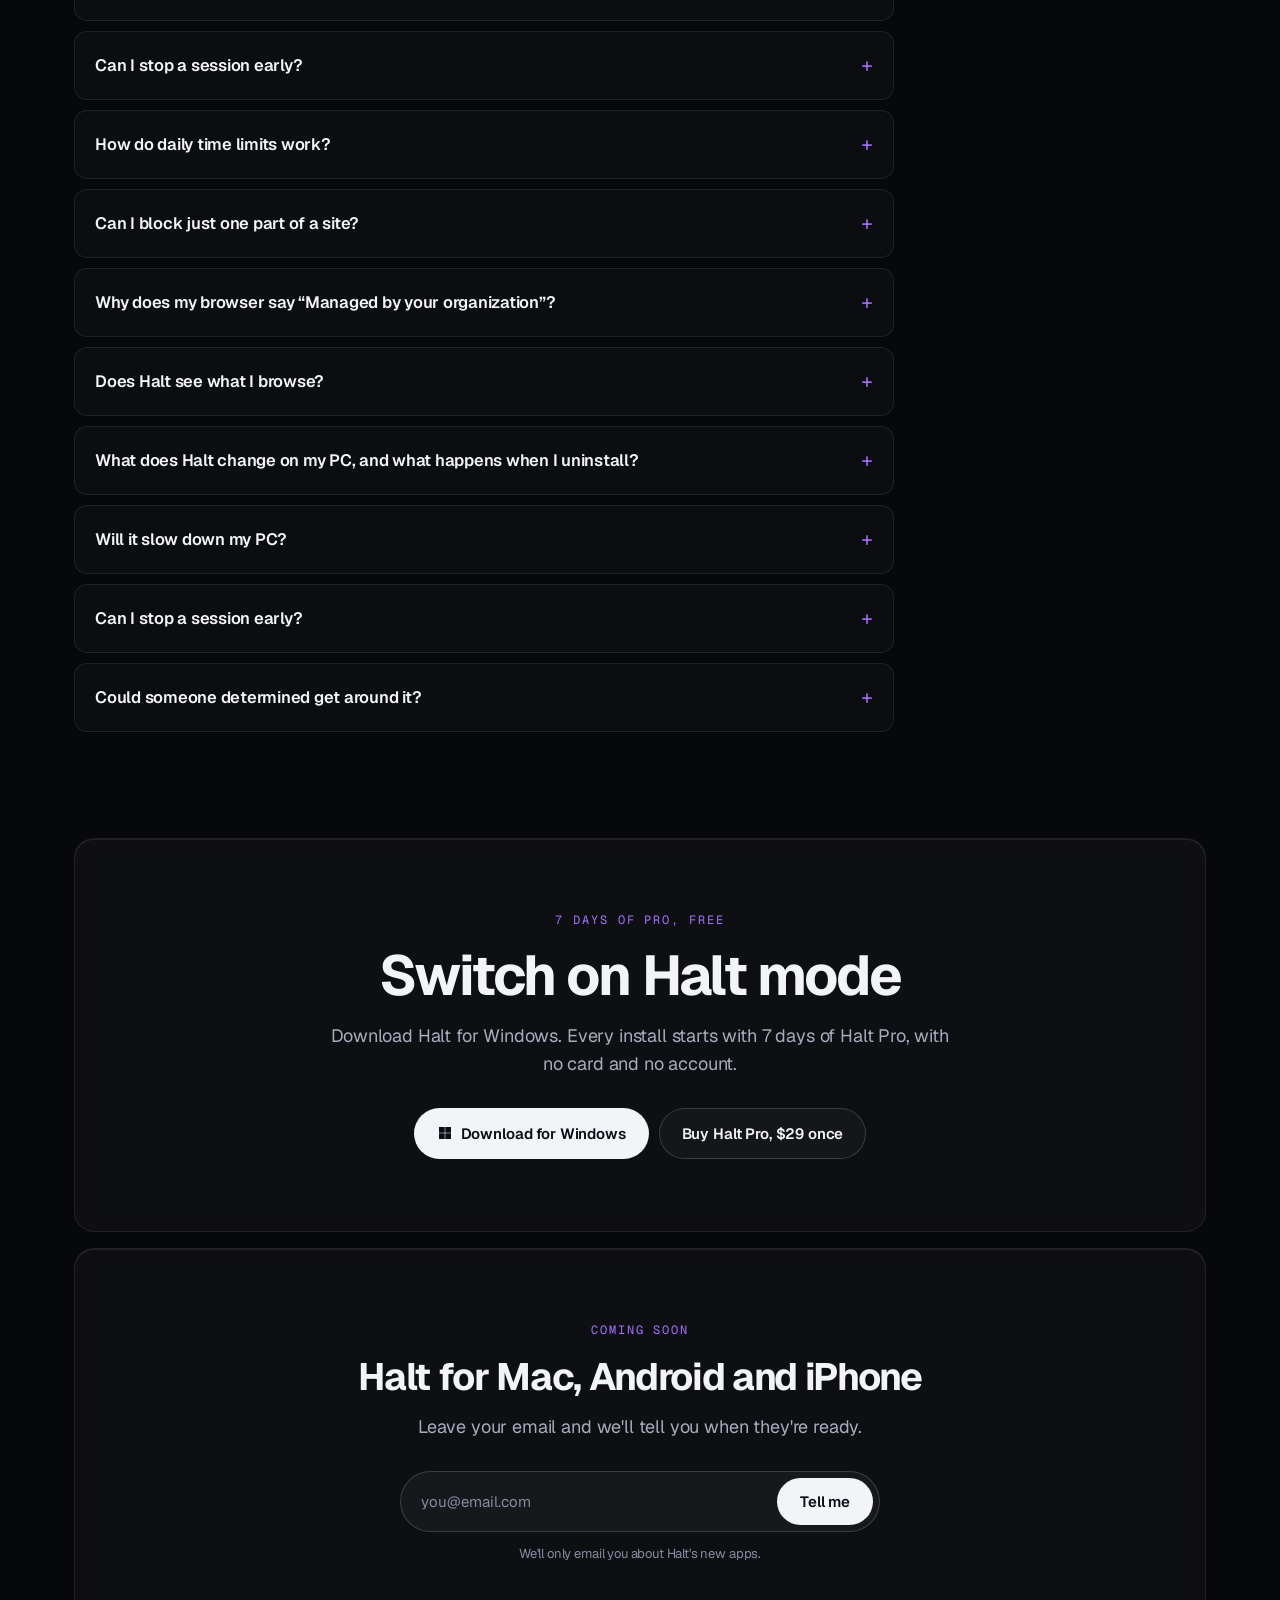
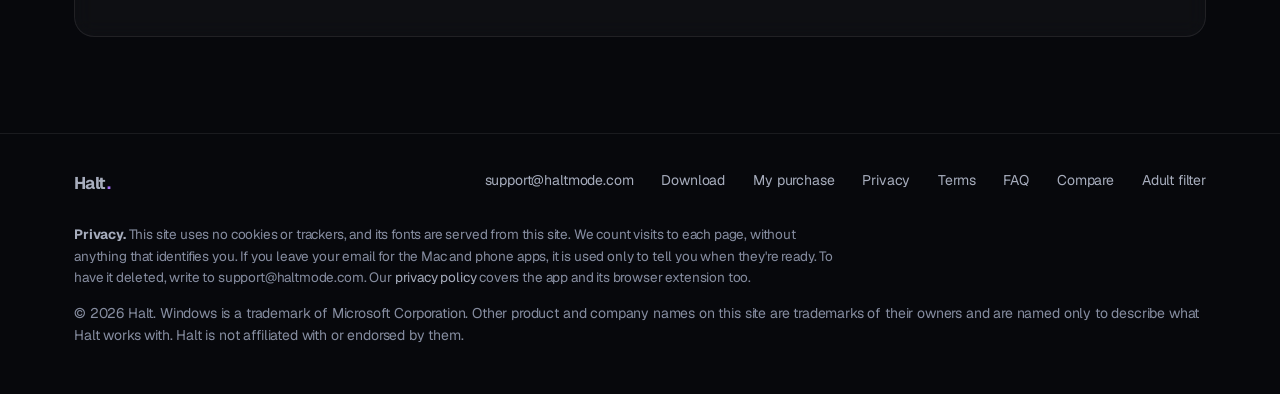
==== commit 267260b1: "Buy links: rel=nofollow, so search engines don't open checkouts Co-Authored-By: Claude Opus 5.5 <nor" ====
--- a/index.html
+++ b/index.html
@@ -946,7 +946,7 @@
           <h3>Halt Pro</h3>
           <div class="price">$29<small>one payment</small></div>
           <ul><li>Yours for good, with every update included</li><li>Free for 7 days on every install</li><li>Unlimited websites, plus allowlist mode</li><li>Daily time limits for sites, apps and bundles</li><li>Block apps and games</li><li>All five locks: delay, text, restart and password</li><li>Lock this PC for a set time</li><li>Adult content filter for the whole PC</li><li>Block Shorts and Reels, keep the rest of the site</li><li>Schedules, breaks and daily allowances</li><li>Block Task Manager during a session</li><li>Your own bundles, a settings password, all themes</li><li>All your PCs, 30-day money-back guarantee</li></ul>
-          <a class="btn btn-primary" href="https://halt-license.haltmode.workers.dev/v1/buy">Buy Halt Pro</a>
+          <a class="btn btn-primary" rel="nofollow" href="https://halt-license.haltmode.workers.dev/v1/buy">Buy Halt Pro</a>
         </div>
       </div>
       <div class="card othercost reveal">
@@ -995,7 +995,7 @@
         <p class="kicker" style="justify-content:center">7 days of Pro, free</p>
         <h2 class="t">Switch on Halt mode</h2>
         <p class="lead" style="margin:0 auto">Download Halt for Windows. Every install starts with 7 days of Halt Pro, with no card and no account.</p>
-        <div class="herobtns" style="justify-content:center"><a class="btn btn-primary" href="#download"><svg class="winlogo" viewBox="0 0 24 24" aria-hidden="true"><path fill="currentColor" d="M3 3h8.6v8.6H3zM12.4 3H21v8.6h-8.6zM3 12.4h8.6V21H3zM12.4 12.4H21V21h-8.6z"/></svg>Download for Windows</a><a class="btn" href="https://halt-license.haltmode.workers.dev/v1/buy">Buy Halt Pro, $29 once</a></div>
+        <div class="herobtns" style="justify-content:center"><a class="btn btn-primary" href="#download"><svg class="winlogo" viewBox="0 0 24 24" aria-hidden="true"><path fill="currentColor" d="M3 3h8.6v8.6H3zM12.4 3H21v8.6h-8.6zM3 12.4h8.6V21H3zM12.4 12.4H21V21h-8.6z"/></svg>Download for Windows</a><a class="btn" rel="nofollow" href="https://halt-license.haltmode.workers.dev/v1/buy">Buy Halt Pro, $29 once</a></div>
       </div>
       <div class="card final reveal" id="join" style="margin-top:16px">
         <p class="kicker" style="justify-content:center">Coming soon</p>
